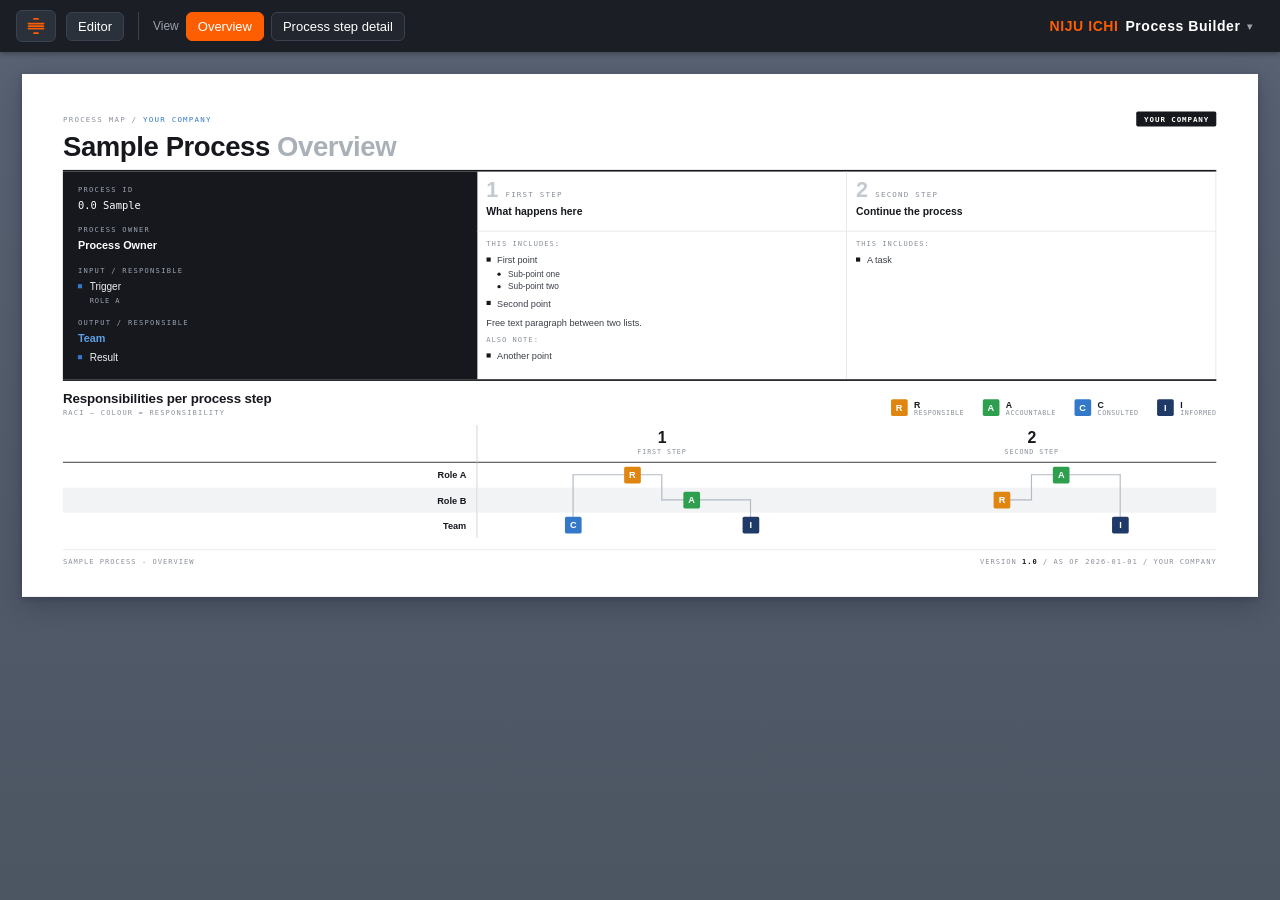
==== niju-ichi/modules/process-builder/index.html @ 5164ace5 "Add AI exports: Markdown + native Confluence storage format - Markdown export (single/batch + manife" ====
<!DOCTYPE html>
<html lang="en">
<head>
<meta charset="UTF-8">
<meta name="viewport" content="width=device-width, initial-scale=1.0">
<title>NIJU ICHI Process Builder — RACI Process Overview</title>
<link rel="stylesheet" href="../../shared/css/base.css">
<script src="../../shared/js/i18n.js"></script>
<script src="../../shared/lang/en.js"></script>
<script src="../../shared/lang/de.js"></script>
<script src="../../shared/lang/ja.js"></script>
<script src="../../shared/js/modules.js"></script>
<script src="../../shared/js/nav.js"></script>
<script src="../../shared/js/design.js"></script>
<script src="../../shared/design/swiss-modular.js"></script>
<script src="../../shared/design/teal-soft.js"></script>
<script src="../../shared/design/mono-slate.js"></script>
<script src="../../shared/design/strategy-editorial.js"></script>
<script src="../../shared/design/executive-dark.js"></script>
<script src="../../shared/js/config.js"></script>
<script src="../../shared/js/backup.js"></script>
<script src="../../shared/js/org.js"></script>
<style>
  /* ============================================================
     NIJU ICHI Process Builder — Layout "Swiss Modular"
     Komplett offline, kein Build-Schritt, keine externen Quellen.
     ============================================================ */

  :root {
    /* RACI-Badge-Farben (gemäß Vorlage) */
    --raci-R: #e0850f;   --raci-R-text: #ffffff;  /* orange  = Responsible */
    --raci-A: #2e9e4f;   --raci-A-text: #ffffff;  /* grün    = Accountable */
    --raci-C: #3479c9;   --raci-C-text: #ffffff;  /* blau    = Consulted   */
    --raci-I: #1f3a66;   --raci-I-text: #ffffff;  /* navy    = Informed    */

    --ink:        #16181d;   /* Headlines, Regeln, Chip, dunkle Seitenleiste */
    --paper:      #ffffff;
    --sidebar:    #16181d;   /* dunkle Meta-Seitenleiste */
    --muted:      #8b919b;   /* Mikro-Labels auf Weiß */
    --muted-dark: #9aa3b1;   /* Mikro-Labels auf Dunkel */
    --body:       #3a3f47;   /* Fließtext */
    --akzent:     #3479c9;   /* Akzentblau (Chip-Wort, Output-Owner, Bullets) */

    --rule:        #e3e6ea;  /* feine Linien (Spalten/Zeilen) */
    --rule-mid:    #c7ccd3;  /* Rollen-/Meta-Trenner */
    --rule-strong: #16181d;  /* schwere schwarze Trennregeln */
    --zebra:       #f1f3f5;
    --num-soft:    #c4c9d0;  /* große, dezente Schrittnummer (Prozessbereich) */
    --verbinder:   #b3bbc5;  /* RACI-Verbinderlinien */

    --mono: ui-monospace, "SF Mono", "Roboto Mono", Menlo, Consolas, monospace;
    --sans: "Helvetica Neue", Helvetica, Arial, "Segoe UI", sans-serif;

    /* UI-Akzent (Chrome): aktive Buttons, SATS-Menü, NIJU-ICHI-Schriftzug.
       Marken-Orange aus der Startgrafik — getrennt vom RACI-„R"-Badge. */
    --ui-akzent: #fd5e02;  --ui-akzent-text: #ffffff;
  }

  * { box-sizing: border-box; }

  html, body {
    margin: 0; padding: 0;
    color: var(--ink);
    font-family: var(--sans);
    font-size: 14px;
    -webkit-font-smoothing: antialiased;
    text-rendering: optimizeLegibility;
  }
  body {
    height: 100vh; overflow: hidden;
    display: flex; flex-direction: column;
  }
  /* Arbeitsbereich: optionales Editor-Panel links, Vorschau rechts */
  .app { flex: 1; display: flex; min-height: 0; }

  /* ---------- Werkzeugleiste (nur Bildschirm) ---------- */
  .toolbar {
    position: sticky; top: 0; z-index: 50;
    display: flex; align-items: center; gap: 10px; flex-wrap: wrap;
    padding: 10px 16px; background: #1b1f25; color: #fff;
    box-shadow: 0 2px 6px rgba(0,0,0,.3);
  }
  .toolbar .spacer { flex: 1; }
  .btn {
    appearance: none; border: 1px solid #3a4250; background: #2a313b; color: #fff;
    padding: 6px 11px; border-radius: 6px; cursor: pointer; font-size: 13px; font-family: inherit;
    white-space: nowrap;
  }
  .btn:hover { background: #353d48; }
  /* Aktiver/hervorgehobener Button = Marken-Orange (UI-Akzent) */
  .btn.primary { background: var(--ui-akzent); border-color: var(--ui-akzent); }
  .btn.primary:hover { filter: brightness(1.08); }
  .toolbar .marke { font-size: 14px; font-weight: 700; letter-spacing: .04em; color: #fff; white-space: nowrap; }
  .toolbar .marke-akz { color: var(--ui-akzent); }

  /* Hamburger-Menü oben links */
  .menu-wrap { position: relative; display: flex; }
  .btn.icon { padding: 5px 9px; line-height: 0; color: var(--ui-akzent); }
  .sats-icon { display: block; }
  .menu-dropdown {
    position: absolute; top: calc(100% + 6px); left: 0; z-index: 60;
    background: #2a313b; border: 1px solid #3a4250; border-radius: 8px;
    box-shadow: 0 8px 24px rgba(0,0,0,.4); padding: 6px; min-width: 170px;
    display: flex; flex-direction: column; gap: 3px;
  }
  .menu-dropdown[hidden] { display: none; }
  .menu-item {
    appearance: none; text-align: left; background: transparent; border: 0; color: #fff;
    padding: 8px 11px; border-radius: 6px; cursor: pointer; font-size: 13px; font-family: inherit;
  }
  .menu-item:hover { background: #353d48; }
  /* Untermenüs (Flyout nach rechts) */
  .menu-sub { position: relative; display: flex; flex-direction: column; }
  .menu-item.has-sub { display: flex; align-items: center; justify-content: space-between; gap: 12px; }
  .menu-item.has-sub::after { content: "▸"; font-size: 11px; color: #9aa1ad; }
  .submenu {
    position: absolute; left: 100%; top: -6px; z-index: 70;
    background: #2a313b; border: 1px solid #3a4250; border-radius: 8px;
    box-shadow: 0 8px 24px rgba(0,0,0,.4); padding: 6px; min-width: 150px;
    display: none; flex-direction: column; gap: 3px;
  }
  .menu-sub:hover > .submenu, .menu-sub.auf > .submenu { display: flex; }

  /* Ansichts-Navigation + Schritt-Dropdown */
  .tb-trenner { width: 1px; align-self: stretch; background: #3a4250; margin: 2px 4px; }
  .tb-nav { display: flex; align-items: center; gap: 7px; }
  .tb-lab { font-size: 12px; color: #9aa1ad; white-space: nowrap; }
  .btn.seg { background: #22272f; }
  .btn.seg.aktiv { background: var(--ui-akzent); border-color: var(--ui-akzent); }
  .toolbar select {
    appearance: none; background: #2a313b; color: #fff; border: 1px solid #3a4250;
    border-radius: 6px; padding: 6px 10px; font-size: 13px; font-family: inherit; max-width: 230px;
  }
  .toolbar select:disabled { opacity: .4; cursor: default; }

  /* ---------- Bühne / Blatt ---------- */
  .buehne {
    flex: 1; min-width: 0;
    padding: 22px; overflow: auto;
    background: linear-gradient(180deg,#586272 0%,#4c5562 100%);
  }

  /* Skalierungs-Hülle: nimmt die *skalierte* Größe ein (per JS gesetzt),
     zentriert das Blatt und vermeidet Layout-Überlauf. */
  .blatt-wrap { position: relative; margin: 0 auto; }

  /* A3 quer; Inhalt oben ausgerichtet, viel Weißraum (Swiss-Stil).
     Bildschirm-Skalierung über transform:scale (browserstabil, skaliert
     das SVG der Verbinder 1:1 mit) statt des nicht-standardisierten zoom. */
  .blatt {
    background: var(--paper);
    width: 392mm;
    min-height: 120mm;
    position: absolute; top: 0; left: 0;
    padding: 12mm 13mm 10mm;
    box-shadow: 0 10px 30px rgba(15,23,42,.28), 0 2px 6px rgba(15,23,42,.18);
    display: flex; flex-direction: column;
    transform-origin: top left;
  }

  /* SVG-Ebene mit den RACI-Verbindern (über den Feldern, unter den Badges). */
  #verbinder {
    position: absolute; inset: 0; width: 100%; height: 100%;
    z-index: 1; pointer-events: none; overflow: visible;
  }
  #verbinder line {
    stroke: var(--verbinder); stroke-width: 1.4; stroke-linecap: round;
    vector-effect: non-scaling-stroke;
  }

  /* ---------- Eyebrow / Top-Strip ---------- */
  .topbar {
    display: flex; align-items: center; justify-content: space-between;
    font-family: var(--mono);
    font-size: 9px; letter-spacing: .16em; text-transform: uppercase;
    color: var(--muted);
    padding-bottom: 7px;
    position: relative;  /* Anker für absolut positioniertes Firma-Logo */
  }
  .topbar .ak { color: var(--akzent); }
  .topbar .tb-r { display: flex; align-items: center; gap: 14px; }
  .topbar .vinfo b { color: var(--ink); font-weight: 700; }
  .topbar .chip {
    background: var(--sidebar); color: #fff; font-weight: 700;
    letter-spacing: .12em; padding: 4px 9px; border-radius: 2px;
  }

  /* ---------- Titel ---------- */
  .titel { border-bottom: 2.5px solid var(--ink); padding-bottom: 10px; margin-bottom: 0; }
  .titel h1 { margin: 0; font-size: 33px; font-weight: 800; letter-spacing: -.015em; line-height: 1.04; }
  .titel .t1 { color: var(--ink); }
  .titel .t2 { color: #aab0b8; font-weight: 700; }

  /* ============================================================
     Haupt-Raster
     ============================================================ */
  .raster { display: grid; }  /* Spalten per JS */

  .zelle { padding: 9px 11px; overflow-wrap: anywhere; }

  /* ----- dunkle Meta-Seitenleiste -----
     Ein durchgehendes Panel über beide Bänder (grid-row 1/3).
     Die vier Gruppen (ID, Owner, Input, Output) werden über die volle
     Höhe verteilt -> kein Leerraum am unteren Ende, gleichmäßiger Rhythmus. */
  .meta {
    background: var(--sidebar); color: #fff;
    padding: 17px 18px;
    display: flex; flex-direction: column;
    justify-content: space-between; gap: 16px;
  }
  .mgroup { display: block; }
  .mlabel {
    font-family: var(--mono);
    font-size: 8.5px; letter-spacing: .18em; text-transform: uppercase;
    color: var(--muted-dark); margin: 0 0 5px;
  }
  .mval-id { font-family: var(--mono); font-size: 12.5px; color: #fff; line-height: 1.4; }
  .mval { font-size: 13px; font-weight: 700; color: #fff; line-height: 1.35; }
  .mval.akzent { color: #5fa0e6; margin-bottom: 6px; }

  ul.mliste { list-style: none; margin: 0; padding: 0; }
  ul.mliste > li { position: relative; padding-left: 14px; margin-bottom: 9px; }
  ul.mliste > li:last-child { margin-bottom: 0; }
  ul.mliste > li::before {
    content: ""; position: absolute; left: 0; top: .46em;
    width: 5px; height: 5px; background: var(--akzent);
  }
  ul.mliste .mtext { font-size: 12px; color: #eef1f5; line-height: 1.4; }
  ul.mliste .mtag {
    display: block; font-family: var(--mono); font-size: 8.5px;
    letter-spacing: .12em; text-transform: uppercase; color: var(--muted-dark); margin-top: 3px;
  }

  /* ----- Schritt-Kopf ----- */
  .schritt-kopf {
    border-right: 1px solid var(--rule);
    border-bottom: 1px solid var(--rule);
    padding-bottom: 9px;
  }
  .sk-top { display: flex; align-items: baseline; gap: 9px; }
  .sk-num { font-size: 26px; font-weight: 800; color: var(--num-soft); line-height: 1; letter-spacing: -.02em; }
  .sk-lab { font-family: var(--mono); font-size: 9px; letter-spacing: .16em; text-transform: uppercase; color: var(--muted); }
  .sk-sub { margin-top: 6px; font-size: 12.5px; font-weight: 700; color: var(--ink); line-height: 1.22; }

  /* ----- Schritt-Inhalt ----- */
  .schritt-inhalt { border-right: 1px solid var(--rule); }
  .si-lab {
    font-family: var(--mono); font-size: 8.5px; letter-spacing: .14em;
    text-transform: uppercase; color: var(--muted); margin-bottom: 6px;
  }
  ul.liste { list-style: none; margin: 0; padding: 0; }
  ul.liste > li { position: relative; padding-left: 13px; margin-bottom: 5px; }
  ul.liste > li::before {
    content: ""; position: absolute; left: 0; top: .42em;
    width: 5px; height: 5px; background: var(--ink);
  }
  ul.liste > li > .txt { font-size: 11px; color: var(--body); line-height: 1.32; }
  ul.liste ul { list-style: none; margin: 3px 0 0; padding: 0; }
  ul.liste ul li { position: relative; padding-left: 13px; margin-bottom: 2px; }
  ul.liste ul li::before {
    content: ""; position: absolute; left: 0; top: .45em;
    width: 4px; height: 4px; border-radius: 50%; background: var(--ink);
  }
  ul.liste ul li { font-size: 10px; color: var(--body); line-height: 1.3; }
  /* Block-Folge im Schritt (Phase B): Abstand zwischen Blöcken + freier Textabsatz */
  .si-block + .si-block { margin-top: 8px; }
  .si-absatz { font-size: 11px; color: var(--body); line-height: 1.32; }

  /* ============================================================
     RACI-Bereich
     ============================================================ */
  .raci-head {
    grid-column: 1 / -1;
    border-top: 2.5px solid var(--ink);
    padding: 12px 0 10px;
    display: flex; align-items: flex-end; justify-content: space-between; gap: 24px;
  }
  .rh-titel { font-size: 16px; font-weight: 800; color: var(--ink); letter-spacing: -.01em; }
  .rh-sub {
    display: block; margin-top: 3px;
    font-family: var(--mono); font-size: 8.5px; letter-spacing: .16em;
    text-transform: uppercase; color: var(--muted); font-weight: 400;
  }
  .legende { display: flex; gap: 22px; flex-wrap: wrap; }
  .legende .leg-item { display: flex; align-items: center; gap: 8px; }
  .legende .leg-txt { display: flex; flex-direction: column; line-height: 1.15; }
  .legende .leg-txt b { font-size: 10.5px; font-weight: 700; color: var(--ink); }
  .legende .leg-txt i {
    font-family: var(--mono); font-style: normal; font-size: 8px;
    letter-spacing: .08em; text-transform: uppercase; color: var(--muted);
  }

  /* RACI-Spaltenkopf (00–04 schwarz) */
  .raci-num {
    text-align: center; padding: 6px 4px 7px;
    border-bottom: 1.5px solid var(--ink);
  }
  .rn-num { display: block; font-size: 19px; font-weight: 800; color: var(--ink); line-height: 1; letter-spacing: -.02em; }
  .rn-lab { display: block; margin-top: 3px; font-family: var(--mono); font-size: 8px; letter-spacing: .14em; text-transform: uppercase; color: var(--muted); }
  .raci-corner { border-bottom: 1.5px solid var(--ink); border-right: 1px solid var(--rule-mid); }

  /* Rollen-Spalte + Matrix-Zellen */
  .raci-rolle {
    display: flex; align-items: center; justify-content: flex-end; text-align: right;
    font-size: 11px; font-weight: 700; color: var(--ink);
    padding: 0 12px; border-right: 1px solid var(--rule-mid);
  }
  .raci-zelle { position: relative; min-height: 30px; padding: 0; }
  .rrow-1 .raci-zelle, .raci-zelle.rrow-1 { background: var(--zebra); }
  .rrow-1.raci-rolle { background: var(--zebra); }

  /* Badges (quadratisch, flach) */
  .badge {
    display: inline-flex; align-items: center; justify-content: center;
    width: 20px; height: 20px; border-radius: 2px;
    font-size: 11px; font-weight: 700; line-height: 1;
  }
  .raci-zelle .badge { position: absolute; top: 50%; transform: translate(-50%, -50%); z-index: 3; }
  .raci-zelle .slot-C { left: 26%; }
  .raci-zelle .slot-R { left: 42%; }
  .raci-zelle .slot-A { left: 58%; }
  .raci-zelle .slot-I { left: 74%; }
  .badge-R { background: var(--raci-R); color: var(--raci-R-text); }
  .badge-A { background: var(--raci-A); color: var(--raci-A-text); }
  .badge-C { background: var(--raci-C); color: var(--raci-C-text); }
  .badge-I { background: var(--raci-I); color: var(--raci-I-text); }

  /* ---------- Fuß ---------- */
  .footer {
    margin-top: 14px; padding-top: 8px; border-top: 1px solid var(--rule);
    display: flex; align-items: center; justify-content: space-between; gap: 16px;
    font-family: var(--mono); font-size: 8.5px; letter-spacing: .14em;
    text-transform: uppercase; color: var(--muted);
  }
  .footer b { color: var(--ink); font-weight: 700; }

  .leer-hinweis { text-align: center; color: var(--muted); padding: 60px 20px; font-size: 15px; }

  /* ============================================================
     Editor-Panel (nur Bildschirm)
     ============================================================ */
  .editor {
    flex: 0 0 440px; width: 440px; overflow-y: auto;
    background: #eef1f4; border-right: 1px solid #cfd5dc;
    color: var(--ink); font-size: 13px;
    /* Editor-Formular ist Bedienoberfläche auf hellem Grund: Standard-Ink
       beibehalten, auch wenn ein dunkles Design --ink global auf hell setzt
       (das Blatt #blatt liegt außerhalb von .editor und folgt dem Design). */
    --ink: #16181d;
  }
  .editor[hidden] { display: none; }
  body.bearbeiten .btn#btnBearbeiten { background: var(--ui-akzent); border-color: var(--ui-akzent); }

  .ed-inner { padding: 14px 16px 60px; }
  .ed-section { margin-bottom: 18px; border: 1px solid #d6dbe1; border-radius: 8px; background: #fff; overflow: hidden; }
  .ed-h {
    margin: 0; padding: 9px 12px; cursor: pointer;
    font-size: 11px; letter-spacing: .1em; text-transform: uppercase; font-weight: 700;
    color: #fff; background: var(--sidebar);
    display: flex; align-items: center; justify-content: space-between;
  }
  .ed-h .pfeil { transition: transform .15s; font-size: 10px; }
  .ed-section.zu .pfeil { transform: rotate(-90deg); }
  .ed-section.zu .ed-body { display: none; }
  .ed-body { padding: 12px; }

  .ed-field { margin-bottom: 10px; }
  .ed-field:last-child { margin-bottom: 0; }
  .ed-field > label {
    display: block; margin-bottom: 3px;
    font-size: 10px; letter-spacing: .08em; text-transform: uppercase; color: var(--muted);
  }
  .ed-field input[type=text], .ed-field textarea {
    width: 100%; padding: 6px 8px; border: 1px solid #c7ccd3; border-radius: 5px;
    font-family: inherit; font-size: 13px; color: var(--ink); background: #fff;
  }
  .ed-field input:focus, .ed-field textarea:focus, .ed-select:focus { outline: none; border-color: var(--akzent); }
  .ed-field textarea { resize: vertical; min-height: 34px; line-height: 1.35; }
  .ed-select {
    width: 100%; padding: 6px 8px; border: 1px solid #c7ccd3; border-radius: 5px;
    font-family: inherit; font-size: 13px; color: var(--ink); background: #fff;
  }
  .ed-check { display: flex; align-items: center; gap: 7px; font-size: 11px; color: var(--muted); margin: 4px 0 8px; cursor: pointer; }
  .ed-file { width: 100%; font-size: 12px; }
  .logo-vorschau { display: flex; align-items: center; gap: 12px; margin-top: 8px; }
  .logo-vorschau img { max-height: 44px; max-width: 150px; border: 1px solid #d6dbe1; border-radius: 4px; background: #fff; padding: 3px; object-fit: contain; }

  /* Firma-Logo oben rechts in der Kopfzeile (Blatt)
     Absolut positioniert → nimmt keinen Platz im Flex-Flow ein, das Seiten-Layout
     (Titel, Raster usw.) wird nicht verschoben.
     - right:0 → bündig mit der rechten Inhaltskante.
     - Höhe bewusst kleiner als die Kopfzeile; per top-Offset so platziert, dass die
       UNTERKANTE des Logos mit der Unterkante des Titels (h1) fluchtet, ohne darüber
       hinauszuragen. Übersicht: Titelunterkante liegt 60 px unter der Topbar-Oberkante
       → top:16 + height:44 = 60. Detail: 55 px → top:15 + height:40 = 55.
     - object-fit:contain + object-position:right top → nicht-quadratische Logos werden
       ohne Verzerrung oben/rechts ausgerichtet (Rest-Weißraum fällt nach unten/links). */
  .topbar .firma-logo {
    position: absolute; right: 0; top: 16px;
    height: 44px; width: 44px;
    display: block; object-fit: contain; object-position: right top;
  }
  .blatt.detail .topbar .firma-logo { top: 15px; height: 40px; width: 40px; }

  /* ============================================================
     draw.io-Import — Bestätigungs-Dialog (nur Bildschirm)
     ============================================================ */
  .import-overlay {
    position: fixed; inset: 0; z-index: 300; background: rgba(20,24,30,.55);
    display: flex; align-items: center; justify-content: center; padding: 24px;
  }
  .import-overlay[hidden] { display: none; }
  .import-dialog {
    background: #fff; border-radius: 12px; width: min(960px, 94vw); max-height: 88vh;
    display: flex; flex-direction: column; box-shadow: 0 20px 60px rgba(0,0,0,.4); color: var(--ink);
  }
  .import-kopf { padding: 16px 22px; border-bottom: 1px solid var(--rule); }
  .import-kopf h2 { margin: 0; font-size: 18px; font-weight: 800; }
  .import-kopf p { margin: 6px 0 0; font-size: 12.5px; color: var(--muted); line-height: 1.4; }
  .import-body { padding: 6px 22px 12px; overflow: auto; }
  .import-tabelle { width: 100%; border-collapse: collapse; font-size: 12.5px; }
  .import-tabelle th {
    text-align: left; position: sticky; top: 0; background: #fff; z-index: 1;
    font-size: 10px; letter-spacing: .08em; text-transform: uppercase; color: var(--muted);
    padding: 8px 8px; border-bottom: 1.5px solid var(--ink);
  }
  .import-tabelle td { border-bottom: 1px solid var(--rule); padding: 6px 8px; vertical-align: middle; }
  .import-tabelle td.pos { font-family: var(--mono); font-size: 11px; color: var(--muted); white-space: nowrap; }
  .import-tabelle td.txt { max-width: 360px; overflow-wrap: anywhere; }
  .import-tabelle tr.ist-raci td.txt { font-weight: 700; }
  .import-fuss { padding: 14px 22px; border-top: 1px solid var(--rule); display: flex; align-items: center; gap: 10px; }
  .import-fuss .summe { flex: 1; font-size: 12px; color: var(--muted); }
  .import-fuss .btn-akt {
    appearance: none; border: 1px solid var(--ui-akzent); background: var(--ui-akzent); color: #fff;
    padding: 8px 16px; border-radius: 6px; cursor: pointer; font-size: 13px; font-weight: 700; font-family: inherit;
  }
  .import-fuss .btn-akt:hover { filter: brightness(1.08); }
  .import-fuss .btn-sek {
    appearance: none; border: 1px solid #c7ccd3; background: #f5f7f9; color: var(--ink);
    padding: 8px 16px; border-radius: 6px; cursor: pointer; font-size: 13px; font-family: inherit;
  }
  .import-fuss .btn-sek:hover { background: #e7ebef; }

  /* HTML-Stapel-Auswahl (Liste mit Checkboxen) */
  .batch-liste { max-height: 46vh; overflow: auto; border: 1px solid var(--rule); border-radius: 7px; }
  .batch-row {
    display: flex; align-items: center; gap: 11px; padding: 9px 12px; cursor: pointer;
    border-bottom: 1px solid var(--rule);
  }
  .batch-row:last-child { border-bottom: 0; }
  .batch-row:hover { background: #f5f7f9; }
  .batch-row input[type=checkbox] { width: 16px; height: 16px; flex: none; }
  .batch-txt { min-width: 0; }
  .batch-titel { font-size: 13px; font-weight: 700; color: var(--ink); line-height: 1.25; overflow: hidden; text-overflow: ellipsis; white-space: nowrap; }
  .batch-datei { font-family: var(--mono); font-size: 10.5px; color: var(--muted); margin-top: 1px; overflow: hidden; text-overflow: ellipsis; white-space: nowrap; }

  .ed-row { display: flex; gap: 6px; align-items: flex-start; margin-bottom: 6px; }
  .ed-row .grow { flex: 1; min-width: 0; }
  .ed-2col { display: flex; gap: 8px; }
  .ed-2col > * { flex: 1; }

  .mini {
    appearance: none; border: 1px solid #c7ccd3; background: #f5f7f9; color: var(--ink);
    border-radius: 5px; cursor: pointer; font-size: 12px; font-family: inherit;
    padding: 5px 9px; line-height: 1; white-space: nowrap;
  }
  .mini:hover { background: #e7ebef; }
  .mini.del { color: #b3261e; border-color: #e3b9b5; background: #fbeeed; }
  .mini.del:hover { background: #f6dedb; }
  .mini.add { color: var(--akzent); border-color: #b8d0ec; background: #eef5fc; font-weight: 600; }
  .mini.add:hover { background: #e0edfa; }
  .mini:disabled { opacity: .35; cursor: default; }

  .ed-item { border: 1px solid #dfe3e8; border-radius: 7px; padding: 10px; margin-bottom: 10px; background: #fafbfc; }
  .ed-item-kopf { display: flex; align-items: center; justify-content: space-between; margin-bottom: 8px; }
  .ed-item-kopf .titel { font-size: 11px; font-weight: 700; letter-spacing: .06em; text-transform: uppercase; color: var(--akzent); }
  .ed-item-kopf .werkz { display: flex; gap: 4px; }

  .ed-punkt { border-left: 2px solid #d6dbe1; padding-left: 8px; margin-bottom: 8px; }
  .ed-unter { margin: 4px 0 0 10px; }
  .ed-unter .ed-row input { font-size: 12px; }
  .ed-hint { font-size: 11px; color: var(--muted); margin: 2px 0 8px; }

  /* RACI im Blatt anklickbar machen */
  .blatt.bearbeiten .raci-zelle.editierbar {
    cursor: pointer; box-shadow: inset 0 0 0 1px transparent;
  }
  .blatt.bearbeiten .raci-zelle.editierbar:hover { background: #eaf2fc; box-shadow: inset 0 0 0 1px var(--akzent); }

  /* RACI-Popover */
  .raci-menu {
    position: fixed; z-index: 200; background: #fff; border: 1px solid #c7ccd3;
    border-radius: 8px; box-shadow: 0 8px 24px rgba(15,23,42,.22); padding: 8px;
    display: flex; gap: 6px;
  }
  .raci-menu .rm-btn {
    width: 34px; height: 34px; border-radius: 6px; border: 2px solid transparent;
    cursor: pointer; font-weight: 700; font-size: 13px; color: #fff; opacity: .32;
    font-family: inherit; transition: opacity .1s;
  }
  .raci-menu .rm-btn:hover { opacity: .7; }
  .raci-menu .rm-btn.an { opacity: 1; border-color: var(--ink); }
  .raci-menu .rm-R { background: var(--raci-R); }
  .raci-menu .rm-A { background: var(--raci-A); }
  .raci-menu .rm-C { background: var(--raci-C); }
  .raci-menu .rm-I { background: var(--raci-I); }

  /* ============================================================
     Detailseite (A4 quer) — alles unter .blatt.detail gescoped,
     damit es nicht mit dem Übersichts-Layout kollidiert.
     ============================================================ */
  .blatt.detail {
    width: 281mm; min-height: 188mm; padding: 9mm 13mm 7mm;
  }
  .blatt.detail .titel { padding-bottom: 8px; }
  .blatt.detail .titel h1 {
    font-size: 28px; font-weight: 800; letter-spacing: -.015em; line-height: 1.05; color: var(--ink);
  }
  .blatt.detail .badge { width: 22px; height: 22px; font-size: 12px; }

  .koerper {
    flex: 1; display: grid;
    grid-template-columns: minmax(0, 0.86fr) minmax(0, 1.14fr);
    margin-top: 11px;
  }
  .spalte-links  { padding-right: 26px; display: flex; flex-direction: column; }
  .spalte-rechts { padding-left: 28px; border-left: 1.5px solid var(--ink); }

  .abschnitt-lab {
    font-family: var(--mono); font-size: 9px; letter-spacing: .16em;
    text-transform: uppercase; color: var(--akzent); margin-bottom: 11px;
  }
  .abschnitt-lab .dim { color: var(--muted); }

  .raci-matrix { position: relative; display: grid; grid-template-columns: minmax(110px, 1fr) minmax(150px, 1.15fr); }
  .rm-corner { border-bottom: 1.5px solid var(--ink); }
  .rm-kopf { text-align: center; padding: 2px 4px 7px; border-bottom: 1.5px solid var(--ink); }
  .rm-rolle {
    display: flex; align-items: center; justify-content: flex-end; text-align: right;
    font-size: 11.5px; font-weight: 700; color: var(--ink);
    padding: 0 14px; border-right: 1px solid var(--rule-mid);
  }
  .rm-zelle { position: relative; min-height: 38px; }
  .rm-rolle.stripe, .rm-zelle.stripe { background: var(--zebra); }
  .rm-zelle .badge { position: absolute; top: 50%; transform: translate(-50%, -50%); z-index: 3; }
  .rm-zelle .slot-C { left: 26%; }
  .rm-zelle .slot-R { left: 42%; }
  .rm-zelle .slot-A { left: 58%; }
  .rm-zelle .slot-I { left: 74%; }

  .blatt.detail.bearbeiten .rm-zelle.editierbar { cursor: pointer; box-shadow: inset 0 0 0 1px transparent; }
  .blatt.detail.bearbeiten .rm-zelle.editierbar:hover { background: #eaf2fc; box-shadow: inset 0 0 0 1px var(--akzent); }

  .leg-trenner { border: 0; border-top: 1px solid var(--rule); margin: auto 0 14px; }
  .blatt.detail .legende { display: grid; grid-template-columns: 1fr 1fr; gap: 12px 22px; }
  .blatt.detail .legende .leg-item { align-items: flex-start; gap: 9px; }
  .blatt.detail .legende .leg-txt b { font-size: 11px; }
  .blatt.detail .legende .leg-txt i { font-size: 8.5px; letter-spacing: .04em; text-transform: none; }

  .beschr-block { display: grid; grid-template-columns: 46px 1fr; gap: 16px; padding: 11px 0; }
  .beschr-block:first-of-type { padding-top: 0; }
  .beschr-block + .beschr-block { border-top: 1px solid var(--rule); }
  .bb-badge {
    width: 38px; height: 38px; border-radius: 3px;
    display: flex; align-items: center; justify-content: center;
    font-size: 21px; font-weight: 800; line-height: 1;
  }
  .bb-badge.R { background: var(--raci-R); color: var(--raci-R-text); }
  .bb-badge.A { background: var(--raci-A); color: var(--raci-A-text); }
  .bb-badge.C { background: var(--raci-C); color: var(--raci-C-text); }
  .bb-badge.I { background: var(--raci-I); color: var(--raci-I-text); }
  .bb-eyebrow { font-family: var(--mono); font-size: 8.5px; letter-spacing: .14em; text-transform: uppercase; margin-bottom: 4px; }
  .bb-eyebrow.R { color: var(--raci-R); } .bb-eyebrow.A { color: var(--raci-A); }
  .bb-eyebrow.C { color: var(--raci-C); } .bb-eyebrow.I { color: var(--raci-I); }
  .bb-eyebrow .dim { color: var(--muted); }
  .bb-titel { font-size: 15.5px; font-weight: 800; color: var(--ink); letter-spacing: -.01em; line-height: 1.12; margin-bottom: 5px; }
  .bb-p { font-size: 11px; color: var(--body); line-height: 1.4; margin: 0 0 5px; }
  .bb-p:last-child { margin-bottom: 0; }
  .bb-p strong { color: var(--ink); font-weight: 700; }
  ul.bb-liste { list-style: none; margin: 4px 0 7px; padding: 0; }
  ul.bb-liste.spalten2 { column-count: 2; column-gap: 26px; }
  ul.bb-liste > li { position: relative; padding-left: 14px; margin-bottom: 4px; break-inside: avoid; font-size: 11px; color: var(--body); line-height: 1.34; }
  ul.bb-liste > li::before { content: ""; position: absolute; left: 0; top: .42em; width: 5px; height: 5px; background: var(--ink); }
  ul.bb-liste ul { list-style: none; margin: 2px 0 0; padding: 0; }
  ul.bb-liste ul li { position: relative; padding-left: 13px; margin-bottom: 2px; font-size: 10px; color: var(--body); line-height: 1.3; }
  ul.bb-liste ul li::before { content: ""; position: absolute; left: 0; top: .45em; width: 4px; height: 4px; border-radius: 50%; background: var(--ink); }

  /* ============================================================
     Druck / PDF — Seitengröße wird per JS gesetzt (#druckGroesse):
     Übersicht = A3 quer, Detail = A4 quer.
     ============================================================ */
  @media print {
    html, body { background: #fff; height: auto; overflow: visible; display: block; }
    .toolbar, .editor, .raci-menu { display: none !important; }
    .app { display: block; min-height: 0; }
    .buehne { padding: 0; overflow: visible; background: #fff; }
    /* Im Druck: natürliche Größe, kein transform/keine Hüllen-Maße. */
    .blatt-wrap { width: auto !important; height: auto !important; overflow: visible; }
    .blatt {
      position: static !important; transform: none !important;
      box-shadow: none; min-height: auto;
    }
    * { -webkit-print-color-adjust: exact !important; print-color-adjust: exact !important; }
    .raster, .beschr-block { break-inside: avoid; }
  }
</style>
<style id="druckGroesse">@page { size: A3 landscape; margin: 8mm; }</style>
</head>
<body>

  <div class="toolbar">
    <div class="menu-wrap">
      <button class="btn icon" id="btnMenu" data-i18n-aria="menu.aria" aria-label="Menu" aria-expanded="false">
        <svg class="sats-icon" viewBox="0 0 24 24" width="20" height="20" aria-hidden="true">
          <g stroke="currentColor" stroke-width="2.1" stroke-linecap="round">
            <line x1="9.5" y1="3.5" x2="14.5" y2="3.5"/>
            <line x1="3" y1="9" x2="21" y2="9"/>
            <line x1="3" y1="12" x2="21" y2="12"/>
            <line x1="3" y1="15" x2="21" y2="15"/>
            <line x1="9.5" y1="20.5" x2="14.5" y2="20.5"/>
          </g>
        </svg>
      </button>
      <div class="menu-dropdown" id="menuDropdown" hidden>
        <button class="menu-item" id="btnAbout" data-i18n="menu.about">About</button>
        <hr class="menu-sep">
        <button class="menu-item" id="btnNeu" data-i18n="menu.new">New process</button>
        <button class="menu-item" id="btnLaden" data-i18n="menu.open">Open</button>
        <button class="menu-item" id="btnSave" data-i18n="menu.download">Download</button>
        <button class="menu-item" id="btnSaveAs" data-i18n="menu.saveAs">Save as…</button>
        <div class="menu-sub">
          <button class="menu-item has-sub" type="button" data-i18n="menu.template">Template</button>
          <div class="submenu">
            <button class="menu-item" id="btnTemplateLaden" data-i18n="menu.templateLoad">Load template…</button>
            <button class="menu-item" id="btnTemplateSpeichern" data-i18n="menu.templateSave">Save as template…</button>
          </div>
        </div>
        <div class="menu-sub">
          <button class="menu-item has-sub" type="button" data-i18n="menu.import">Import</button>
          <div class="submenu">
            <button class="menu-item" id="btnImport" data-i18n="menu.importDrawio">Draw.io</button>
            <button class="menu-item" id="btnLadeOrg" data-i18n="org.menuLoadOrg">Load organisation…</button>
          </div>
        </div>
        <div class="menu-sub">
          <button class="menu-item has-sub" type="button" data-i18n="menu.export">Export</button>
          <div class="submenu">
            <button class="menu-item" id="btnDrucken" data-i18n="menu.exportPdf">PDF / Print</button>
            <button class="menu-item" id="btnSpeichern" data-i18n="menu.exportJson">JSON</button>
            <button class="menu-item" id="btnJpeg" data-i18n="menu.exportJpeg">JPEG</button>
            <div class="menu-sub">
              <button class="menu-item has-sub" type="button" data-i18n="menu.exportHtml">HTML</button>
              <div class="submenu">
                <button class="menu-item" id="btnHtml" data-i18n="menu.exportHtmlPage">HTML page</button>
                <button class="menu-item" id="btnHtmlBatch" data-i18n="menu.exportHtmlBatch">HTML batch</button>
              </div>
            </div>
            <div class="menu-sub">
              <button class="menu-item has-sub" type="button" data-i18n="menu.exportCf">Confluence (AI)</button>
              <div class="submenu">
                <button class="menu-item" id="btnCf" data-i18n="menu.exportCfPage">Confluence page</button>
                <button class="menu-item" id="btnCfBatch" data-i18n="menu.exportCfBatch">Confluence batch</button>
              </div>
            </div>
            <div class="menu-sub">
              <button class="menu-item has-sub" type="button" data-i18n="menu.exportMd">Markdown (AI)</button>
              <div class="submenu">
                <button class="menu-item" id="btnMd" data-i18n="menu.exportMdPage">Markdown page</button>
                <button class="menu-item" id="btnMdBatch" data-i18n="menu.exportMdBatch">Markdown batch</button>
              </div>
            </div>
          </div>
        </div>
        <button class="menu-item" id="btnConfig" data-i18n="menu.config">Configuration</button>
      </div>
    </div>
    <button class="btn" id="btnBearbeiten" data-i18n="toolbar.edit">Edit</button>
    <input type="file" id="dateiInput" accept=".json,application/json" style="display:none">
    <input type="file" id="templateInput" accept=".json,application/json" style="display:none">
    <input type="file" id="drawioInput" accept=".drawio,.xml,application/xml,text/xml" style="display:none">
    <input type="file" id="orgInput" accept=".json,application/json" style="display:none">
    <input type="file" id="htmlBatchInput" multiple accept=".json,application/json" style="display:none">
    <input type="file" id="mdBatchInput" multiple accept=".json,application/json" style="display:none">
    <input type="file" id="confluenceBatchInput" multiple accept=".json,application/json" style="display:none">
    <datalist id="orgNamen"></datalist>

    <span class="tb-trenner"></span>
    <div class="tb-nav">
      <span class="tb-lab" data-i18n="toolbar.view">View</span>
      <button class="btn seg" id="btnAnsichtUebersicht" data-i18n="toolbar.overview">Overview</button>
      <button class="btn seg" id="btnAnsichtDetail" data-i18n="toolbar.stepDetail">Process step detail</button>
      <label class="tb-lab" for="schrittWahl" id="schrittLab" data-i18n="toolbar.step">Step:</label>
      <select id="schrittWahl"></select>
    </div>

    <span class="spacer"></span>
    <div class="nav-wrap" id="navWrap"></div>
  </div>

  <div class="app">
    <aside class="editor" id="editor" hidden></aside>
    <div class="buehne">
      <div class="blatt-wrap" id="blattWrap">
        <div class="blatt" id="blatt">
          <div class="leer-hinweis" data-i18n="empty.loadHint">Load a process JSON…</div>
        </div>
      </div>
    </div>
    <div class="stage cfg-stage" id="cfgHost" hidden></div>
  </div>

<script>
/* Kurzform für Übersetzungen (UI-Texte); Inhalte des Nutzers werden NIE übersetzt. */
const t = (k, vars) => NIJU.I18N.t(k, vars);

/* ============================================================
   Embedded sample data (neutral default — released build)
   ============================================================ */
const BEISPIEL_DATEN = {
  "meta": {
    "titel": "Sample Process - Overview",
    "firma": "Your Company",
    "firmaModus": "text",
    "logo": "",
    "prozessId": "0.0 Sample",
    "version": "1.0",
    "datum": "2026-01-01",
    "processOwner": "Process Owner",
    "fusstext": "Sample process - overview"
  },
  "input": {
    "label": "Input [Responsible]",
    "punkte": [
      "Trigger [Role A]"
    ]
  },
  "output": {
    "label": "Output [Responsible]",
    "verantwortlich": "Team",
    "punkte": [
      "Result"
    ]
  },
  "schritte": [
    {
      "id": "step1",
      "kopfId": "1",
      "titel": "First step",
      "untertitel": "What happens here",
      "bloecke": [
        {
          "typ": "liste",
          "stil": "eckig",
          "ueberschrift": "This includes:",
          "punkte": [
            {
              "text": "First point",
              "unterpunkte": [
                "Sub-point one",
                "Sub-point two"
              ]
            },
            {
              "text": "Second point"
            }
          ]
        },
        {
          "typ": "absatz",
          "text": "Free text paragraph between two lists."
        },
        {
          "typ": "liste",
          "stil": "eckig",
          "ueberschrift": "Also note:",
          "punkte": [
            {
              "text": "Another point"
            }
          ]
        }
      ],
      "beschreibung": []
    },
    {
      "id": "step2",
      "kopfId": "2",
      "titel": "Second step",
      "untertitel": "Continue the process",
      "bloecke": [
        {
          "typ": "liste",
          "stil": "eckig",
          "ueberschrift": "This includes:",
          "punkte": [
            {
              "text": "A task"
            }
          ]
        }
      ],
      "beschreibung": []
    }
  ],
  "rollen": [
    "Role A",
    "Role B",
    "Team"
  ],
  "raci": {
    "step1": {
      "Role A": [
        "R"
      ],
      "Role B": [
        "A"
      ],
      "Team": [
        "C",
        "I"
      ]
    },
    "step2": {
      "Role A": [
        "A"
      ],
      "Role B": [
        "R"
      ],
      "Team": [
        "I"
      ]
    }
  },
  "legende": {
    "R": "Responsible",
    "A": "Accountable",
    "C": "Consulted",
    "I": "Informed"
  }
};

/* Eingebettetes Standard-Template (inhaltsgleich zu data/templates/standard.json),
   damit "Neuer Prozess" auch per Doppelklick ohne Server offline funktioniert.
   Bei Änderungen beide synchron halten. */
const TEMPLATE_LEER = {
  "meta": { "titel": "New process overview", "firma": "", "firmaModus": "text", "logo": "", "prozessId": "", "version": "1.0", "datum": "", "processOwner": "", "fusstext": "" },
  "input": { "label": "Input [Responsible]", "punkte": [""] },
  "output": { "label": "Output [Responsible]", "verantwortlich": "", "punkte": [""] },
  "schritte": [
    { "id": "standards", "kopfId": "", "titel": "Standards", "untertitel": "", "punkteUeberschrift": "Standards to develop:", "punkte": [{ "text": "" }], "beschreibung": [] },
    { "id": "schritt1", "kopfId": "", "titel": "Process step 1", "untertitel": "", "punkteUeberschrift": "This includes:", "punkte": [{ "text": "" }], "beschreibung": [] },
    { "id": "schritt2", "kopfId": "", "titel": "Process step 2", "untertitel": "", "punkteUeberschrift": "This includes:", "punkte": [{ "text": "" }], "beschreibung": [] },
    { "id": "schritt3", "kopfId": "", "titel": "Process step 3", "untertitel": "", "punkteUeberschrift": "This includes:", "punkte": [{ "text": "" }], "beschreibung": [] },
    { "id": "schritt4", "kopfId": "", "titel": "Process step 4", "untertitel": "", "punkteUeberschrift": "This includes:", "punkte": [{ "text": "" }], "beschreibung": [] }
  ],
  "rollen": [],
  "raci": { "standards": {}, "schritt1": {}, "schritt2": {}, "schritt3": {}, "schritt4": {} },
  "legende": {
    "R": "Concept responsibility (Responsible)",
    "A": "Decision responsibility (Accountable)",
    "C": "Contribution responsibility (Consulted)",
    "I": "Right to be informed (Informed)"
  }
};

const RACI_REIHENFOLGE = ["R", "A", "C", "I"];   /* Legende-Reihenfolge */
const SLOT_REIHENFOLGE = ["C", "R", "A", "I"];   /* feste Plätze im RACI-Feld */
const SVG_NS = "http://www.w3.org/2000/svg";

/* Zentraler Zustand: die aktuell bearbeiteten Daten + Editor-Modus + Ansicht.
   ansicht: "uebersicht" | "detail"; detailIndex = angezeigter Schritt im Detail. */
const STATE = { daten: null, bearbeiten: false, zuKlappen: {}, ansicht: "uebersicht", detailIndex: 0 };

function tiefKopie(obj) { return JSON.parse(JSON.stringify(obj)); }

/* Daten setzen = Vorschau rendern und (falls offen) Editor neu aufbauen. */
function setDaten(daten) {
  STATE.daten = daten;
  render(STATE.daten);
  if (STATE.bearbeiten) baueEditor();
}

/* ---------- kleine Helfer ---------- */
function el(tag, klasse, text) {
  const e = document.createElement(tag);
  if (klasse) e.className = klasse;
  if (text !== undefined && text !== null) e.textContent = text;
  return e;
}
/* Im Badge angezeigter Text je RACI-Buchstabe (aus dem aktiven/Prozess-Design;
   Fallback = Buchstabe selbst). So lassen sich die Badges im Design umbenennen. */
function raciLabel(b) { return (window.NIJU && NIJU.DESIGN && NIJU.DESIGN.labelFor) ? NIJU.DESIGN.labelFor(b) : b; }
function badge(buchstabe) { return el("span", "badge badge-" + buchstabe, raciLabel(buchstabe)); }

/* "Input [Verantwortlich]" -> "INPUT / VERANTWORTLICH" */
function labelFormat(text) {
  return (text || "").toUpperCase().replace(/\s*\[/, " / ").replace(/\]/g, "");
}
/* "Unternehmensstrategie [CEO]" -> {text, tag} */
function tagSplit(s) {
  const m = String(s).match(/^(.*?)\s*\[([^\]]+)\]\s*$/);
  if (m) return { text: m[1], tag: m[2] };
  return { text: String(s), tag: null };
}
/* "Konzeptverantwortung (Responsible)" -> {titel:"Responsible", sub:"Konzeptverantwortung"} */
function legendeTeile(text) {
  const m = String(text).match(/^(.*?)\s*\(([^)]+)\)\s*$/);
  if (m) return { sub: m[1], titel: m[2] };
  return { sub: text, titel: "" };
}
/* "1.4.3 Organisationsentwicklung" -> {num:"1.4.3", name:"Organisationsentwicklung"} */
function prozessIdTeile(text) {
  const m = String(text || "").match(/^\s*([\d.]+)\s+(.*)$/);
  if (m) return { num: m[1], name: m[2] };
  return { num: "", name: String(text || "") };
}
/* Sichere Rich-Text-Ausgabe (Detailseite): HTML escapen, **fett** zulassen */
function richHTML(s) {
  const esc = String(s).replace(/&/g, "&amp;").replace(/</g, "&lt;").replace(/>/g, "&gt;");
  return esc.replace(/\*\*(.+?)\*\*/g, "<strong>$1</strong>");
}

/* Firma oben rechts in der Kopfzeile: als Text-Chip oder als Logo-Bild.
   meta.firmaModus = "text" | "logo"; meta.logo = Data-URL (PNG/JPEG). */
function firmaElement(m) {
  if (m.firmaModus === "logo" && m.logo) {
    const img = el("img", "firma-logo");
    img.src = m.logo;
    img.alt = m.firma || "Logo";
    return img;
  }
  if (m.firma) return el("span", "chip", m.firma);
  return null;
}

/* Aufzählung für die dunkle Meta-Seitenleiste (mit [Tag]-Unterzeile) */
function metaListe(punkte) {
  const ul = el("ul", "mliste");
  (punkte || []).forEach(p => {
    const { text, tag } = tagSplit(typeof p === "string" ? p : (p.text || ""));
    const li = el("li");
    li.appendChild(el("span", "mtext", text));
    if (tag) li.appendChild(el("span", "mtag", tag));
    ul.appendChild(li);
  });
  return ul;
}

/* Aufzählung für Schritt-Inhalt (mit optionalen Unterpunkten) */
function punkteListe(punkte) {
  const ul = el("ul", "liste");
  (punkte || []).forEach(p => {
    const li = el("li");
    const text = (typeof p === "string") ? p : (p.text || "");
    li.appendChild(el("span", "txt", text));
    const unter = (typeof p === "object" && p.unterpunkte) ? p.unterpunkte : null;
    if (unter && unter.length) {
      const subUl = el("ul");
      unter.forEach(u => subUl.appendChild(el("li", null, u)));
      li.appendChild(subUl);
    }
    ul.appendChild(li);
  });
  return ul;
}

/* ---- Schritt-Inhalt: flexibles Block-Modell (Phase B) ----------------------
   Ein Schritt hat eine geordnete Block-Folge `bloecke[]`:
     { typ:"liste", stil:"eckig", ueberschrift?, punkte:[{text,unterpunkte?}] }
     { typ:"absatz", text }
   Das alte Modell (punkteUeberschrift + punkte) wird beim Laden migriert.
   `schrittBloecke` liest beide Modelle (Fallback, ohne zu mutieren) — so
   funktionieren Renderer/Export auch ohne vorherige Migration. -------------- */
function schrittBloecke(s) {
  if (s && Array.isArray(s.bloecke)) return s.bloecke;
  return [{ typ: "liste", stil: "eckig", ueberschrift: (s && s.punkteUeberschrift) || "", punkte: (s && s.punkte) || [] }];
}
function normalisiereSchritte(daten) {
  ((daten && daten.schritte) || []).forEach(s => {
    if (Array.isArray(s.bloecke)) return;            /* schon migriert */
    const bl = [];
    if ((s.punkteUeberschrift && String(s.punkteUeberschrift).trim()) || (s.punkte && s.punkte.length)) {
      bl.push({ typ: "liste", stil: "eckig", ueberschrift: s.punkteUeberschrift || "", punkte: s.punkte || [] });
    }
    s.bloecke = bl;
    delete s.punkteUeberschrift; delete s.punkte;    /* eine Quelle der Wahrheit */
  });
  return daten;
}
/* Ersten eckigen Listen-Block liefern (Glue für den noch unveränderten Editor;
   der volle Block-Editor mit Drag&Drop kommt in Phase C). */
function ersterListenBlock(s) {
  if (!Array.isArray(s.bloecke)) s.bloecke = [];
  let b = s.bloecke.find(x => x && x.typ === "liste");
  if (!b) { b = { typ: "liste", stil: "eckig", ueberschrift: "", punkte: [] }; s.bloecke.unshift(b); }
  if (!Array.isArray(b.punkte)) b.punkte = [];
  return b;
}

/* ============================================================
   Render-Dispatcher: wählt Übersicht oder Detailseite
   ============================================================ */
function render(daten) {
  normalisiereSchritte(daten);
  const blatt = document.getElementById("blatt");
  if (window.NIJU.DESIGN) window.NIJU.DESIGN.applyForProcess(daten);
  blatt.classList.toggle("detail", STATE.ansicht === "detail");
  if (STATE.ansicht === "detail") renderDetail(daten);
  else renderUebersicht(daten);
  aktualisiereSchrittWahl();
}

/* ============================================================
   Render-Funktion: Prozessübersicht (A3 quer)
   ============================================================ */
function renderUebersicht(daten) {
  const blatt = document.getElementById("blatt");
  blatt.innerHTML = "";
  blatt.classList.toggle("bearbeiten", STATE.bearbeiten);
  if (!daten || !daten.meta) {
    blatt.innerHTML = '<div class="leer-hinweis"></div>'; blatt.firstChild.textContent = t("msg.invalidData");
    return;
  }

  const m = daten.meta;
  const schritte = daten.schritte || [];
  const rollen = daten.rollen || [];
  const n = schritte.length;
  const versStand = "VERSION " + " "; // Platzhalter (wird unten zusammengebaut)

  /* ----- Eyebrow / Top-Strip ----- */
  const topbar = el("div", "topbar");
  const tbl = el("div", "tb-l");
  tbl.appendChild(document.createTextNode(t("render.processMap") + " "));
  if (m.firma) { tbl.appendChild(document.createTextNode("/ ")); tbl.appendChild(el("span", "ak", m.firma)); }
  topbar.appendChild(tbl);
  const tbr = el("div", "tb-r");
  const firmaEl = firmaElement(m);   /* Firma oben rechts: Text-Chip oder Logo */
  if (firmaEl) tbr.appendChild(firmaEl);
  topbar.appendChild(tbr);
  blatt.appendChild(topbar);

  /* ----- Titel (zweifarbig: vor "-" fett, danach hell) ----- */
  const titelWrap = el("div", "titel");
  const h1 = el("h1");
  const teile = (m.titel || "").split(/\s[-–]\s/);
  h1.appendChild(el("span", "t1", teile[0] || ""));
  if (teile.length > 1) { h1.appendChild(document.createTextNode(" ")); h1.appendChild(el("span", "t2", teile.slice(1).join(" – "))); }
  titelWrap.appendChild(h1);
  blatt.appendChild(titelWrap);

  /* ----- Raster ----- */
  const raster = el("div", "raster");
  raster.style.gridTemplateColumns = "minmax(205px, 1.12fr) repeat(" + n + ", 1fr)";

  /* Dunkles Meta-Panel: ein Block über Band 1 + 2 (grid-row 1/3).
     Vier Gruppen werden über die volle Höhe gleichmäßig verteilt. */
  const meta = el("div", "zelle meta");
  meta.style.gridColumn = "1";
  meta.style.gridRow = "1 / span 2";
  const mgruppe = (bauen) => { const g = el("div", "mgroup"); bauen(g); meta.appendChild(g); };
  mgruppe(g => {
    g.appendChild(el("div", "mlabel", t("field.processId")));
    g.appendChild(el("div", "mval-id", m.prozessId || "—"));
  });
  mgruppe(g => {
    g.appendChild(el("div", "mlabel", t("field.processOwner")));
    g.appendChild(el("div", "mval", m.processOwner || "—"));
  });
  if (daten.input) mgruppe(g => {
    g.appendChild(el("div", "mlabel", labelFormat(daten.input.label || t("field.input"))));
    g.appendChild(metaListe(daten.input.punkte));
  });
  if (daten.output) mgruppe(g => {
    g.appendChild(el("div", "mlabel", labelFormat(daten.output.label || t("field.output"))));
    if (daten.output.verantwortlich) g.appendChild(el("div", "mval akzent", daten.output.verantwortlich));
    g.appendChild(metaListe(daten.output.punkte));
  });
  raster.appendChild(meta);

  /* Band 1: Schritt-Köpfe (Zeile 1) */
  schritte.forEach((s, i) => {
    const k = el("div", "zelle schritt-kopf");
    k.style.gridColumn = String(i + 2);
    k.style.gridRow = "1";
    const top = el("div", "sk-top");
    /* Spaltenkopf-ID (frei wählbar). Ohne ID beginnt der Titel linksbündig. */
    if (s.kopfId) top.appendChild(el("span", "sk-num", s.kopfId));
    top.appendChild(el("span", "sk-lab", (s.titel || "").toUpperCase()));
    k.appendChild(top);
    if (s.untertitel) k.appendChild(el("div", "sk-sub", s.untertitel));
    raster.appendChild(k);
  });

  /* Band 2: Schritt-Inhalte (Zeile 2) */
  schritte.forEach((s, i) => {
    const c = el("div", "zelle schritt-inhalt");
    c.style.gridColumn = String(i + 2);
    c.style.gridRow = "2";
    schrittBloecke(s).forEach(block => {
      const bd = el("div", "si-block");
      if (block.typ === "absatz") {
        const p = el("div", "si-absatz"); p.innerHTML = richHTML(block.text || ""); bd.appendChild(p);
      } else {
        if (block.ueberschrift) bd.appendChild(el("div", "si-lab", block.ueberschrift));
        bd.appendChild(punkteListe(block.punkte));
      }
      c.appendChild(bd);
    });
    raster.appendChild(c);
  });

  /* ----- RACI: Kopf mit Titel + Legende (volle Breite) ----- */
  const rhead = el("div", "raci-head");
  const rht = el("div");
  rht.appendChild(el("div", "rh-titel", t("render.raciTitle")));
  rht.appendChild(el("span", "rh-sub", t("render.raciSub")));
  rhead.appendChild(rht);
  const legende = el("div", "legende");
  const leg = daten.legende || {};
  RACI_REIHENFOLGE.forEach(b => {
    if (!leg[b]) return;
    const t = legendeTeile(leg[b]);
    const item = el("div", "leg-item");
    item.appendChild(badge(b));
    const txt = el("div", "leg-txt");
    txt.appendChild(el("b", null, t.titel || raciLabel(b)));
    if (t.sub) txt.appendChild(el("i", null, t.sub));
    item.appendChild(txt);
    legende.appendChild(item);
  });
  rhead.appendChild(legende);
  raster.appendChild(rhead);

  /* ----- RACI: Spaltenkopf (00–04) ----- */
  raster.appendChild(el("div", "raci-corner"));
  schritte.forEach((s, i) => {
    const c = el("div", "raci-num");
    if (s.kopfId) c.appendChild(el("span", "rn-num", s.kopfId));
    c.appendChild(el("span", "rn-lab", (s.titel || "").toUpperCase()));
    raster.appendChild(c);
  });

  /* ----- RACI: Matrix-Zeilen ----- */
  rollen.forEach((rolle, ri) => {
    const stripe = "rrow-" + (ri % 2);
    raster.appendChild(el("div", "raci-rolle " + stripe, rolle));
    schritte.forEach(s => {
      const zelle = el("div", "raci-zelle " + stripe);
      const eintrag = (daten.raci && daten.raci[s.id]) ? daten.raci[s.id][rolle] : null;
      if (eintrag && eintrag.length) {
        SLOT_REIHENFOLGE.forEach(b => {
          if (eintrag.includes(b)) {
            const bel = badge(b);
            bel.classList.add("slot-" + b);
            bel.dataset.step = s.id;
            bel.dataset.letter = b;
            zelle.appendChild(bel);
          }
        });
      }
      if (STATE.bearbeiten) {
        zelle.classList.add("editierbar");
        zelle.title = t("raci.clickHint");
        zelle.addEventListener("click", (ev) => { ev.stopPropagation(); oeffneRaciMenu(zelle, s.id, rolle); });
      }
      raster.appendChild(zelle);
    });
  });

  blatt.appendChild(raster);

  /* ----- Fuß ----- */
  const footer = el("div", "footer");
  footer.appendChild(el("div", "f-l", m.fusstext || ""));
  const fr = el("div", "f-r");
  if (m.version) { fr.appendChild(document.createTextNode(t("render.version") + " ")); fr.appendChild(el("b", null, m.version)); }
  if (m.datum)   fr.appendChild(document.createTextNode("  /  " + t("render.asOf") + " " + m.datum));
  if (m.firma)   fr.appendChild(document.createTextNode("  /  " + m.firma));
  footer.appendChild(fr);
  blatt.appendChild(footer);

  requestAnimationFrame(() => { zeichneVerbinder(); passeBildschirmEin(); });
}

/* ============================================================
   RACI-Verbinder zeichnen — Dispatcher je Ansicht
   ============================================================ */
function zeichneVerbinder() {
  if (STATE.ansicht === "detail") zeichneVerbinderDetail();
  else zeichneVerbinderUebersicht();
}

/* ----- Verbinder für die Übersicht (alle Schritt-Spalten) ----- */
function zeichneVerbinderUebersicht() {
  const blatt = document.getElementById("blatt");
  if (!blatt) return;
  /* Während der Messung das transform:scale neutralisieren, damit
     getBoundingClientRect natürliche (unskalierte) Koordinaten liefert. */
  const altTransform = blatt.style.transform;
  blatt.style.transform = "none";

  let svg = document.getElementById("verbinder");
  if (!svg) { svg = document.createElementNS(SVG_NS, "svg"); svg.id = "verbinder"; blatt.appendChild(svg); }
  while (svg.firstChild) svg.removeChild(svg.firstChild);

  const bRect = blatt.getBoundingClientRect();
  const w = blatt.clientWidth, h = blatt.clientHeight;
  svg.setAttribute("viewBox", "0 0 " + w + " " + h);
  svg.setAttribute("preserveAspectRatio", "none");

  function linie(x1, y1, x2, y2) {
    const l = document.createElementNS(SVG_NS, "line");
    l.setAttribute("x1", x1); l.setAttribute("y1", y1);
    l.setAttribute("x2", x2); l.setAttribute("y2", y2);
    svg.appendChild(l);
  }
  function elbow(x1, y1, x2, y2) {
    if (Math.abs(y1 - y2) < 0.5) { linie(x1, y1, x2, y2); return; }
    const xm = (x1 + x2) / 2;
    linie(x1, y1, xm, y1); linie(xm, y1, xm, y2); linie(xm, y2, x2, y2);
  }
  const zentrum = (b) => {
    const r = b.getBoundingClientRect();
    return { x: r.left + r.width / 2 - bRect.left, y: r.top + r.height / 2 - bRect.top };
  };

  const proSchritt = {};
  Array.from(blatt.querySelectorAll(".raci-zelle .badge")).forEach(b => {
    (proSchritt[b.dataset.step] = proSchritt[b.dataset.step] || []).push(b);
  });

  Object.keys(proSchritt).forEach(stepId => {
    const cs = [], is = []; let R = null, A = null;
    proSchritt[stepId].forEach(b => {
      const p = zentrum(b), L = b.dataset.letter;
      if (L === "C") cs.push(p); else if (L === "I") is.push(p);
      else if (L === "R") R = p; else if (L === "A") A = p;
    });
    cs.sort((a, b) => a.y - b.y); is.sort((a, b) => a.y - b.y);
    const xC = cs.length ? cs[0].x : null;
    const xI = is.length ? is[0].x : null;
    const cExtra = [], iExtra = [];

    let prev = null;
    if (xC != null) prev = { kind: "col", x: xC, extra: cExtra };
    if (R) {
      if (prev && prev.kind === "col") { linie(prev.x, R.y, R.x, R.y); prev.extra.push(R.y); }
      prev = { kind: "pt", x: R.x, y: R.y };
    }
    if (A) {
      if (prev && prev.kind === "pt") elbow(prev.x, prev.y, A.x, A.y);
      else if (prev && prev.kind === "col") { linie(prev.x, A.y, A.x, A.y); prev.extra.push(A.y); }
      prev = { kind: "pt", x: A.x, y: A.y };
    }
    if (xI != null) {
      if (prev && prev.kind === "pt") { linie(prev.x, prev.y, xI, prev.y); iExtra.push(prev.y); }
      else if (prev && prev.kind === "col") { const y = cs[0].y; linie(prev.x, y, xI, y); iExtra.push(y); prev.extra.push(y); }
    }

    function vert(items, x, extra) {
      if (x == null) return;
      const ys = items.map(p => p.y).concat(extra);
      if (ys.length < 2) return;
      const y1 = Math.min.apply(null, ys), y2 = Math.max.apply(null, ys);
      if (y2 - y1 > 0.5) linie(x, y1, x, y2);
    }
    vert(cs, xC, cExtra);
    vert(is, xI, iExtra);
  });

  blatt.style.transform = altTransform;
}

/* ============================================================
   Render-Funktion: Prozessschritt-Detailseite (A4 quer)
   Liest dieselben Daten wie die Übersicht; die RACI-Matrix zeigt
   die Spalte dieses Schritts und ist damit 1:1 gespiegelt.
   ============================================================ */
function renderDetail(daten) {
  const blatt = document.getElementById("blatt");
  blatt.innerHTML = "";
  blatt.classList.toggle("bearbeiten", STATE.bearbeiten);
  if (!daten || !daten.meta || !daten.schritte || !daten.schritte.length) {
    blatt.innerHTML = '<div class="leer-hinweis"></div>'; blatt.firstChild.textContent = t("msg.invalidData");
    return;
  }
  const index = Math.max(0, Math.min(STATE.detailIndex || 0, daten.schritte.length - 1));
  STATE.detailIndex = index;

  const m = daten.meta;
  const schritt = daten.schritte[index];
  const rollen = daten.rollen || [];
  const leg = daten.legende || {};
  const pid = prozessIdTeile(m.prozessId);
  const nr = String(index).padStart(2, "0");

  /* ----- Eyebrow / Top-Strip ----- */
  const topbar = el("div", "topbar");
  const tbl = el("div", "tb-l");
  tbl.appendChild(document.createTextNode((pid.name || "").toUpperCase() + (pid.num ? "  ·  " + pid.num + "  /  " : "  /  ")));
  tbl.appendChild(el("span", "ak", t("render.processStep") + " " + nr));
  topbar.appendChild(tbl);
  const tbr = el("div", "tb-r");
  const firmaEl = firmaElement(m);   /* Firma oben rechts: Text-Chip oder Logo */
  if (firmaEl) tbr.appendChild(firmaEl);
  topbar.appendChild(tbr);
  blatt.appendChild(topbar);

  /* ----- Titel = Untertitel des Schritts ----- */
  const titelWrap = el("div", "titel");
  titelWrap.appendChild(el("h1", null, schritt.untertitel || schritt.titel || t("render.stepFallback", { n: index })));
  blatt.appendChild(titelWrap);

  /* ----- Körper: zwei Spalten ----- */
  const koerper = el("div", "koerper");
  koerper.appendChild(baueDetailLinks(daten, schritt, rollen, leg));
  koerper.appendChild(baueDetailRechts(schritt, leg));
  blatt.appendChild(koerper);

  /* ----- Fuß ----- */
  const footer = el("div", "footer");
  footer.appendChild(el("div", "f-l", m.fusstext || ""));
  const fr = el("div", "f-r");
  if (m.version) { fr.appendChild(document.createTextNode(t("render.version") + " ")); fr.appendChild(el("b", null, m.version)); }
  if (m.datum)   fr.appendChild(document.createTextNode("  /  " + t("render.asOf") + " " + m.datum));
  if (m.firma)   fr.appendChild(document.createTextNode("  /  " + m.firma));
  footer.appendChild(fr);
  blatt.appendChild(footer);

  requestAnimationFrame(() => { zeichneVerbinder(); passeBildschirmEin(); });
}

/* ---------- Detail: linke Spalte — RACI-Mini-Matrix + Legende ---------- */
function baueDetailLinks(daten, schritt, rollen, leg) {
  const sp = el("div", "spalte-links");
  const lab = el("div", "abschnitt-lab");
  lab.appendChild(document.createTextNode(t("detail.responsibilities") + " "));
  lab.appendChild(el("span", "dim", t("detail.raciThisStep")));
  sp.appendChild(lab);

  const matrix = el("div", "raci-matrix");
  matrix.appendChild(el("div", "rm-corner"));
  matrix.appendChild(el("div", "rm-kopf"));

  const eintragProRolle = (daten.raci && daten.raci[schritt.id]) ? daten.raci[schritt.id] : {};
  rollen.forEach((rolle, ri) => {
    const stripe = (ri % 2 === 0) ? " stripe" : "";
    matrix.appendChild(el("div", "rm-rolle" + stripe, rolle));
    const zelle = el("div", "rm-zelle" + stripe);
    const eintrag = eintragProRolle[rolle];
    if (eintrag && eintrag.length) {
      SLOT_REIHENFOLGE.forEach(b => {
        if (eintrag.includes(b)) {
          const bel = badge(b);
          bel.classList.add("slot-" + b);
          bel.dataset.letter = b;
          zelle.appendChild(bel);
        }
      });
    }
    if (STATE.bearbeiten) {
      zelle.classList.add("editierbar");
      zelle.title = t("raci.clickHint");
      zelle.addEventListener("click", (ev) => { ev.stopPropagation(); oeffneRaciMenu(zelle, schritt.id, rolle); });
    }
    matrix.appendChild(zelle);
  });
  sp.appendChild(matrix);

  sp.appendChild(el("hr", "leg-trenner"));
  const legende = el("div", "legende");
  RACI_REIHENFOLGE.forEach(b => {
    if (!leg[b]) return;
    const t = legendeTeile(leg[b]);
    const item = el("div", "leg-item");
    item.appendChild(badge(b));
    const txt = el("div", "leg-txt");
    txt.appendChild(el("b", null, t.titel || raciLabel(b)));
    if (t.sub) txt.appendChild(el("i", null, t.sub));
    item.appendChild(txt);
    legende.appendChild(item);
  });
  sp.appendChild(legende);
  return sp;
}

/* ---------- Detail: rechte Spalte — Beschreibungs-Blöcke je RACI-Buchstabe ---------- */
function baueDetailRechts(schritt, leg) {
  const sp = el("div", "spalte-rechts");
  const lab = el("div", "abschnitt-lab");
  lab.appendChild(document.createTextNode(t("detail.description") + " "));
  lab.appendChild(el("span", "dim", t("detail.assignmentRaci")));
  sp.appendChild(lab);

  const bloecke = schritt.beschreibung || [];
  if (!bloecke.length) {
    sp.appendChild(el("div", "leer-hinweis", t("detail.noDescription")));
    return sp;
  }

  bloecke.forEach(block => {
    const b = (block.raci || "").toUpperCase();
    const wrap = el("div", "beschr-block");
    wrap.appendChild(el("div", "bb-badge " + b, raciLabel(b)));
    const inhalt = el("div", "bb-inhalt");
    const t = legendeTeile(leg[b] || "");
    const eyebrow = el("div", "bb-eyebrow " + b);
    eyebrow.appendChild(document.createTextNode((t.titel || raciLabel(b)).toUpperCase() + " "));
    if (t.sub) eyebrow.appendChild(el("span", "dim", "· " + t.sub.toUpperCase()));
    inhalt.appendChild(eyebrow);
    if (block.titel) inhalt.appendChild(el("div", "bb-titel", block.titel));
    (block.inhalt || []).forEach(teil => {
      if (typeof teil === "string") {
        const p = el("p", "bb-p");
        p.innerHTML = richHTML(teil);
        inhalt.appendChild(p);
      } else if (teil && teil.liste) {
        const ul = el("ul", "bb-liste" + (teil.spalten === 2 ? " spalten2" : ""));
        teil.liste.forEach(li => {
          const item = el("li");
          const txt = (typeof li === "string") ? li : (li.text || "");
          item.innerHTML = richHTML(txt);
          const unter = (typeof li === "object" && li && li.unterpunkte) ? li.unterpunkte : null;
          if (unter && unter.length) {
            const sub = el("ul");
            unter.forEach(u => { const sl = el("li"); sl.innerHTML = richHTML(u); sub.appendChild(sl); });
            item.appendChild(sub);
          }
          ul.appendChild(item);
        });
        inhalt.appendChild(ul);
      }
    });
    wrap.appendChild(inhalt);
    sp.appendChild(wrap);
  });
  return sp;
}

/* ----- Verbinder für die Detail-Mini-Matrix (eine Schritt-Spalte) ----- */
function zeichneVerbinderDetail() {
  const matrix = document.querySelector(".raci-matrix");
  const blatt = document.getElementById("blatt");
  if (!matrix || !blatt) return;
  const altTransform = blatt.style.transform;
  blatt.style.transform = "none";

  let svg = document.getElementById("verbinder");
  if (!svg) { svg = document.createElementNS(SVG_NS, "svg"); svg.id = "verbinder"; matrix.appendChild(svg); }
  while (svg.firstChild) svg.removeChild(svg.firstChild);

  const mRect = matrix.getBoundingClientRect();
  const w = matrix.clientWidth, h = matrix.clientHeight;
  svg.setAttribute("viewBox", "0 0 " + w + " " + h);
  svg.setAttribute("preserveAspectRatio", "none");

  function linie(x1, y1, x2, y2) {
    const l = document.createElementNS(SVG_NS, "line");
    l.setAttribute("x1", x1); l.setAttribute("y1", y1);
    l.setAttribute("x2", x2); l.setAttribute("y2", y2);
    svg.appendChild(l);
  }
  function elbow(x1, y1, x2, y2) {
    if (Math.abs(y1 - y2) < 0.5) { linie(x1, y1, x2, y2); return; }
    const xm = (x1 + x2) / 2;
    linie(x1, y1, xm, y1); linie(xm, y1, xm, y2); linie(xm, y2, x2, y2);
  }
  const zentrum = (b) => {
    const r = b.getBoundingClientRect();
    return { x: r.left + r.width / 2 - mRect.left, y: r.top + r.height / 2 - mRect.top };
  };

  const badges = Array.from(matrix.querySelectorAll(".rm-zelle .badge"));
  const cs = [], is = []; let R = null, A = null;
  badges.forEach(b => {
    const p = zentrum(b), L = b.dataset.letter;
    if (L === "C") cs.push(p); else if (L === "I") is.push(p);
    else if (L === "R") R = p; else if (L === "A") A = p;
  });
  cs.sort((a, b) => a.y - b.y); is.sort((a, b) => a.y - b.y);
  const xC = cs.length ? cs[0].x : null;
  const xI = is.length ? is[0].x : null;
  const cExtra = [], iExtra = [];

  let prev = null;
  if (xC != null) prev = { kind: "col", x: xC, extra: cExtra };
  if (R) {
    if (prev && prev.kind === "col") { linie(prev.x, R.y, R.x, R.y); prev.extra.push(R.y); }
    prev = { kind: "pt", x: R.x, y: R.y };
  }
  if (A) {
    if (prev && prev.kind === "pt") elbow(prev.x, prev.y, A.x, A.y);
    else if (prev && prev.kind === "col") { linie(prev.x, A.y, A.x, A.y); prev.extra.push(A.y); }
    prev = { kind: "pt", x: A.x, y: A.y };
  }
  if (xI != null) {
    if (prev && prev.kind === "pt") { linie(prev.x, prev.y, xI, prev.y); iExtra.push(prev.y); }
    else if (prev && prev.kind === "col") { const y = cs[0].y; linie(prev.x, y, xI, y); iExtra.push(y); prev.extra.push(y); }
  }

  function vert(items, x, extra) {
    if (x == null) return;
    const ys = items.map(p => p.y).concat(extra);
    if (ys.length < 2) return;
    const y1 = Math.min.apply(null, ys), y2 = Math.max.apply(null, ys);
    if (y2 - y1 > 0.5) linie(x, y1, x, y2);
  }
  vert(cs, xC, cExtra);
  vert(is, xI, iExtra);

  blatt.style.transform = altTransform;
}

/* ----- Schritt-Dropdown (Detail-Navigation) füllen/aktualisieren ----- */
function aktualisiereSchrittWahl() {
  const sel = document.getElementById("schrittWahl");
  if (!sel) return;
  const schritte = (STATE.daten && STATE.daten.schritte) || [];
  sel.innerHTML = "";
  schritte.forEach((s, i) => {
    const o = el("option", null, String(i).padStart(2, "0") + " — " + (s.untertitel || s.titel || t("render.stepFallback", { n: i })));
    o.value = String(i);
    sel.appendChild(o);
  });
  sel.value = String(STATE.detailIndex);
  sel.disabled = (STATE.ansicht !== "detail");
}

/* ============================================================
   Bildschirm-Einpassung (komplett sichtbar, kein Scrollen)
   Skalierung über transform:scale + Hülle, die die skalierte
   Größe einnimmt. Das SVG der Verbinder skaliert 1:1 mit.
   ============================================================ */
function passeBildschirmEin() {
  const blatt = document.getElementById("blatt");
  const wrap  = document.getElementById("blattWrap");
  if (!blatt || !wrap) return;
  const buehne = document.querySelector(".buehne");
  const stil = getComputedStyle(buehne);
  const padX = parseFloat(stil.paddingLeft) + parseFloat(stil.paddingRight);
  const padY = parseFloat(stil.paddingTop) + parseFloat(stil.paddingBottom);
  /* Verfügbarer Platz = innere Maße der Bühne (berücksichtigt das Editor-Panel
     automatisch, da die Bühne der Flex-Rest ist). */
  const verfBreite = buehne.clientWidth - padX;
  const verfHoehe  = buehne.clientHeight - padY;

  blatt.style.transform = "none";              // natürliche Maße messen
  const w = blatt.offsetWidth, h = blatt.offsetHeight;
  let skala = Math.min(verfBreite / w, verfHoehe / h, 1);
  if (!(skala > 0)) skala = 1;

  blatt.style.transform = "scale(" + skala + ")";
  wrap.style.width  = (w * skala) + "px";
  wrap.style.height = (h * skala) + "px";
}

let _einpassTimer = null;
window.addEventListener("resize", () => {
  clearTimeout(_einpassTimer);
  _einpassTimer = setTimeout(passeBildschirmEin, 120);
});

/* ============================================================
   Editor (Phase 2) — Formular, RACI-Klick, Neu, Speichern
   ============================================================ */

/* Nach einer Struktur-Änderung (hinzufügen/entfernen/umsortieren):
   Vorschau neu rendern UND das Formular neu aufbauen. */
function nachStruktur() { render(STATE.daten); baueEditor(); }

/* ----- DOM-Helfer für Formularfelder ----- */
function feld(label, wert, onChange, opts) {
  opts = opts || {};
  const f = el("div", "ed-field");
  if (label) f.appendChild(el("label", null, label));
  const inp = opts.mehrzeilig ? document.createElement("textarea") : document.createElement("input");
  if (!opts.mehrzeilig) inp.type = "text";
  inp.value = (wert == null) ? "" : wert;
  if (opts.platzhalter) inp.placeholder = opts.platzhalter;
  inp.addEventListener("input", () => onChange(inp.value));
  f.appendChild(inp);
  return f;
}
function knopf(text, klasse, onClick, titel) {
  const b = el("button", "mini " + (klasse || ""), text);
  if (titel) b.title = titel;
  b.addEventListener("click", (e) => { e.preventDefault(); onClick(); });
  return b;
}
function pfeilWerkzeuge(arr, i, struktur) {
  const w = el("div"); w.style.display = "flex"; w.style.gap = "4px";
  const up = knopf("↑", "", () => { if (i > 0) { [arr[i-1], arr[i]] = [arr[i], arr[i-1]]; struktur(); } }, t("editor.moveUpLeft"));
  const dn = knopf("↓", "", () => { if (i < arr.length-1) { [arr[i+1], arr[i]] = [arr[i], arr[i+1]]; struktur(); } }, t("editor.moveDownRight"));
  if (i === 0) up.disabled = true;
  if (i === arr.length-1) dn.disabled = true;
  w.appendChild(up); w.appendChild(dn);
  return w;
}

/* aufklappbarer Abschnitt */
function abschnitt(titel, key, bauen) {
  const sec = el("div", "ed-section");
  if (STATE.zuKlappen[key]) sec.classList.add("zu");
  const h = el("h3", "ed-h");
  h.appendChild(el("span", null, titel));
  h.appendChild(el("span", "pfeil", "▾"));
  h.addEventListener("click", () => {
    sec.classList.toggle("zu");
    STATE.zuKlappen[key] = sec.classList.contains("zu");
  });
  const body = el("div", "ed-body");
  bauen(body);
  sec.appendChild(h); sec.appendChild(body);
  return sec;
}

/* ----- Gemeinsame Editor-Abschnitte (Kopf-/Fußzeile) für beide Ansichten ----- */

/* Kopfzeile: Firma oben rechts als Text oder Logo wählen */
function firmaAnzeigeEditor(m) {
  const box = el("div");
  box.appendChild(auswahl(t("editor.companyDisplayAs"),
    [["text", t("editor.companyText")], ["logo", t("editor.companyLogo")]],
    m.firmaModus || "text",
    v => { m.firmaModus = v; render(STATE.daten); baueEditor(); }));

  if ((m.firmaModus || "text") === "logo") {
    const f = el("div", "ed-field");
    f.appendChild(el("label", null, t("editor.logoUpload")));
    const inp = document.createElement("input");
    inp.type = "file"; inp.accept = "image/png,image/jpeg,image/jpg"; inp.className = "ed-file";
    inp.addEventListener("change", () => {
      const datei = inp.files[0];
      if (!datei) return;
      const r = new FileReader();
      r.onload = e => { m.logo = e.target.result; render(STATE.daten); baueEditor(); };
      r.readAsDataURL(datei);
    });
    f.appendChild(inp);
    box.appendChild(f);

    if (m.logo) {
      const prev = el("div", "logo-vorschau");
      const img = document.createElement("img"); img.src = m.logo; img.alt = t("editor.logoPreview");
      prev.appendChild(img);
      prev.appendChild(knopf(t("editor.logoRemove"), "del", () => { m.logo = ""; render(STATE.daten); baueEditor(); }));
      box.appendChild(prev);
    } else {
      box.appendChild(el("div", "ed-hint", t("editor.logoNone")));
    }
  }
  return box;
}

function abschnittKopfzeile() {
  return abschnitt(t("editor.secHeader"), "kopf", body => {
    body.appendChild(el("div", "ed-hint", t("editor.headerHint")));
    body.appendChild(firmaAnzeigeEditor(STATE.daten.meta));
  });
}

function abschnittFusszeile() {
  return abschnitt(t("editor.secFooter"), "fuss", body => {
    body.appendChild(el("div", "ed-hint", t("editor.footerHint")));
    body.appendChild(feld(t("editor.footerText"), STATE.daten.meta.fusstext, v => { STATE.daten.meta.fusstext = v; render(STATE.daten); }));
  });
}

/* Editor für eine einfache String-Liste (Input-/Output-Punkte) */
function stringListe(arr, addLabel) {
  const wrap = el("div");
  arr.forEach((s, i) => {
    const row = el("div", "ed-row");
    const inp = document.createElement("input");
    inp.type = "text"; inp.className = "grow"; inp.value = s || "";
    inp.addEventListener("input", () => { arr[i] = inp.value; render(STATE.daten); });
    row.appendChild(inp);
    row.appendChild(knopf("✕", "del", () => { arr.splice(i, 1); nachStruktur(); }, t("editor.remove")));
    wrap.appendChild(row);
  });
  wrap.appendChild(knopf("+ " + addLabel, "add", () => { arr.push(""); nachStruktur(); }));
  return wrap;
}

/* Editor für die Aufzählungspunkte (inkl. Unterpunkten) EINES Listen-Blocks.
   Phase-B-Glue: arbeitet auf block.punkte (erster Listen-Block des Schritts).
   Der volle Block-Editor (mehrere Blöcke, Drag&Drop) folgt in Phase C. */
function punkteEditor(block) {
  const wrap = el("div");
  (block.punkte || []).forEach((p, pi) => {
    const pbox = el("div", "ed-punkt");
    const row = el("div", "ed-row");
    const ta = document.createElement("textarea");
    ta.className = "grow"; ta.value = p.text || ""; ta.rows = 2;
    ta.addEventListener("input", () => { p.text = ta.value; render(STATE.daten); });
    row.appendChild(ta);
    const w = el("div"); w.style.display = "flex"; w.style.flexDirection = "column"; w.style.gap = "4px";
    const up = knopf("↑", "", () => { if (pi > 0) { [block.punkte[pi-1], block.punkte[pi]] = [block.punkte[pi], block.punkte[pi-1]]; nachStruktur(); } }, t("editor.moveUp"));
    const dn = knopf("↓", "", () => { if (pi < block.punkte.length-1) { [block.punkte[pi+1], block.punkte[pi]] = [block.punkte[pi], block.punkte[pi+1]]; nachStruktur(); } }, t("editor.moveDown"));
    if (pi === 0) up.disabled = true;
    if (pi === block.punkte.length-1) dn.disabled = true;
    w.appendChild(up); w.appendChild(dn);
    w.appendChild(knopf("✕", "del", () => { block.punkte.splice(pi, 1); nachStruktur(); }, t("editor.removePoint")));
    row.appendChild(w);
    pbox.appendChild(row);

    const ubox = el("div", "ed-unter");
    const unter = p.unterpunkte || [];
    unter.forEach((u, ui) => {
      const urow = el("div", "ed-row");
      const uin = document.createElement("input");
      uin.type = "text"; uin.className = "grow"; uin.value = u;
      uin.addEventListener("input", () => { p.unterpunkte[ui] = uin.value; render(STATE.daten); });
      urow.appendChild(uin);
      urow.appendChild(knopf("✕", "del", () => {
        p.unterpunkte.splice(ui, 1);
        if (!p.unterpunkte.length) delete p.unterpunkte;
        nachStruktur();
      }, t("editor.removeSubpoint")));
      ubox.appendChild(urow);
    });
    ubox.appendChild(knopf(t("editor.addSubpoint"), "add", () => {
      if (!p.unterpunkte) p.unterpunkte = [];
      p.unterpunkte.push(""); nachStruktur();
    }));
    pbox.appendChild(ubox);
    wrap.appendChild(pbox);
  });
  wrap.appendChild(knopf(t("editor.addPoint"), "add", () => { block.punkte.push({ text: "" }); nachStruktur(); }));
  return wrap;
}

/* neue, eindeutige Schritt-ID */
function neueSchrittId(d) {
  const vorhanden = new Set((d.schritte || []).map(s => s.id));
  let i = 1, id;
  do { id = "schritt_" + Date.now().toString(36) + "_" + (i++); } while (vorhanden.has(id));
  return id;
}

/* ----- Editor-Dispatcher: Übersicht oder Detailseite ----- */
function baueEditor() {
  const ed = document.getElementById("editor");
  ed.innerHTML = "";
  if (!STATE.daten || !STATE.daten.meta) {
    ed.innerHTML = '<div class="ed-inner"></div>'; ed.firstChild.textContent = t("editor.noEditData");
    return;
  }
  if (STATE.ansicht === "detail") baueEditorDetail();
  else baueEditorUebersicht();
  if (typeof aktualisiereOrgNamen === "function") aktualisiereOrgNamen();
}

/* ----- Editor: Prozessübersicht ----- */
function baueEditorUebersicht() {
  const ed = document.getElementById("editor");
  ed.innerHTML = "";
  const d = STATE.daten;
  const m = d.meta;
  const inner = el("div", "ed-inner");

  /* Allgemein / Metadaten */
  inner.appendChild(abschnitt(t("editor.secGeneral"), "meta", body => {
    body.appendChild(feld(t("editor.title"), m.titel, v => { m.titel = v; render(d); }, { platzhalter: t("editor.titlePh") }));
    body.appendChild(el("div", "ed-hint", t("editor.titleHint")));
    const z1 = el("div", "ed-2col");
    z1.appendChild(feld(t("editor.company"), m.firma, v => { m.firma = v; render(d); }));
    z1.appendChild(feld(t("editor.version"), m.version, v => { m.version = v; render(d); }));
    body.appendChild(z1);
    const z2 = el("div", "ed-2col");
    z2.appendChild(feld(t("field.processId"), m.prozessId, v => { m.prozessId = v; render(d); }));
    z2.appendChild(feld(t("editor.date"), m.datum, v => { m.datum = v; render(d); }));
    body.appendChild(z2);
    body.appendChild(feld(t("field.processOwner"), m.processOwner, v => { m.processOwner = v; render(d); }));
  }));

  /* Kopfzeile (Firma als Text/Logo) */
  inner.appendChild(abschnittKopfzeile());

  /* Input */
  inner.appendChild(abschnitt(t("editor.secInput"), "input", body => {
    if (!d.input) d.input = { label: "Input [Responsible]", punkte: [] };
    body.appendChild(feld(t("editor.label"), d.input.label, v => { d.input.label = v; render(d); }));
    body.appendChild(el("div", "ed-hint", t("editor.inputHint")));
    if (!d.input.punkte) d.input.punkte = [];
    body.appendChild(stringListe(d.input.punkte, t("editor.inputPoint")));
  }));

  /* Output */
  inner.appendChild(abschnitt(t("editor.secOutput"), "output", body => {
    if (!d.output) d.output = { label: "Output [Responsible]", verantwortlich: "", punkte: [] };
    body.appendChild(feld(t("editor.label"), d.output.label, v => { d.output.label = v; render(d); }));
    body.appendChild(feld(t("editor.responsible"), d.output.verantwortlich, v => { d.output.verantwortlich = v; render(d); }));
    if (!d.output.punkte) d.output.punkte = [];
    body.appendChild(stringListe(d.output.punkte, t("editor.outputPoint")));
  }));

  /* Prozessschritte (Spalten) */
  inner.appendChild(abschnitt(t("editor.secSteps", { n: d.schritte.length }), "schritte", body => {
    d.schritte.forEach((s, si) => {
      const it = el("div", "ed-item");
      const kopf = el("div", "ed-item-kopf");
      kopf.appendChild(el("span", "titel", t("editor.stepSection", { n: si + 1 })));
      const werkz = el("div", "werkz");
      const pf = pfeilWerkzeuge(d.schritte, si, nachStruktur);
      Array.from(pf.children).forEach(c => werkz.appendChild(c));
      werkz.appendChild(knopf("✕", "del", () => {
        if (confirm(t("msg.confirmDeleteStep", { titel: s.titel || "" }))) {
          const id = s.id;
          d.schritte.splice(si, 1);
          if (d.raci) delete d.raci[id];
          nachStruktur();
        }
      }, t("editor.deleteStep")));
      kopf.appendChild(werkz);
      it.appendChild(kopf);
      it.appendChild(feld(t("editor.colId"), s.kopfId || "", v => { s.kopfId = v; render(d); }, { platzhalter: t("editor.colIdPh") }));
      it.appendChild(feld(t("editor.colTitle"), s.titel, v => { s.titel = v; render(d); }));
      it.appendChild(feld(t("editor.subtitle"), s.untertitel, v => { s.untertitel = v; render(d); }));
      const b0 = ersterListenBlock(s);   /* Phase-B-Glue: Editor bearbeitet den ersten Listen-Block */
      it.appendChild(feld(t("editor.listHeading"), b0.ueberschrift, v => { b0.ueberschrift = v; render(d); }));
      it.appendChild(el("div", "ed-hint", t("editor.bulletPoints")));
      it.appendChild(punkteEditor(b0));
      body.appendChild(it);
    });
    body.appendChild(knopf(t("editor.addStep"), "add", () => {
      const id = neueSchrittId(d);
      /* beschreibung[] = automatische Detailseite für den neuen Schritt */
      d.schritte.push({ id: id, kopfId: "", titel: t("content.newStep"), untertitel: "", bloecke: [{ typ: "liste", stil: "eckig", ueberschrift: t("content.thisIncludes"), punkte: [{ text: "" }] }], beschreibung: [] });
      if (!d.raci) d.raci = {};
      d.raci[id] = {};
      nachStruktur();
    }));
  }));

  /* Rollen (Zeilen) */
  inner.appendChild(abschnitt(t("editor.secRoles", { n: d.rollen.length }), "rollen", body => {
    body.appendChild(el("div", "ed-hint", t("editor.rolesHint")));
    d.rollen.forEach((r, ri) => {
      const row = el("div", "ed-row");
      const inp = document.createElement("input");
      inp.type = "text"; inp.className = "grow"; inp.value = r;
      inp.setAttribute("list", "orgNamen");   /* Vorschläge aus Organisation + Prozess */
      inp.addEventListener("input", () => {
        const alt = d.rollen[ri], neu = inp.value;
        d.rollen[ri] = neu;
        if (alt !== neu && d.raci) {
          Object.keys(d.raci).forEach(sid => {
            const zeile = d.raci[sid];
            if (zeile && Object.prototype.hasOwnProperty.call(zeile, alt)) { zeile[neu] = zeile[alt]; delete zeile[alt]; }
          });
        }
        render(d);
      });
      row.appendChild(inp);
      const pf = pfeilWerkzeuge(d.rollen, ri, nachStruktur);
      Array.from(pf.children).forEach(c => row.appendChild(c));
      row.appendChild(knopf("✕", "del", () => {
        const name = d.rollen[ri];
        d.rollen.splice(ri, 1);
        if (d.raci) Object.keys(d.raci).forEach(sid => { if (d.raci[sid]) delete d.raci[sid][name]; });
        nachStruktur();
      }, t("editor.removeRole")));
      body.appendChild(row);
    });
    body.appendChild(knopf(t("editor.addRole"), "add", () => { d.rollen.push(t("content.newRole")); nachStruktur(); }));
  }));

  /* RACI-Hinweis (Bearbeitung erfolgt direkt in der Vorschau) */
  inner.appendChild(abschnitt(t("editor.secRaci"), "raci", body => {
    body.appendChild(el("div", "ed-hint", t("editor.raciHintOverview")));
  }));

  /* Legende */
  inner.appendChild(abschnitt(t("editor.secLegend"), "legende", body => {
    if (!d.legende) d.legende = {};
    RACI_REIHENFOLGE.forEach(b => {
      body.appendChild(feld(t("editor.legendMeaning", { b: b }), d.legende[b] || "", v => { d.legende[b] = v; render(d); }, { platzhalter: t("editor.legendPh") }));
    });
  }));

  /* Fußzeile (Freitext unten links) */
  inner.appendChild(abschnittFusszeile());

  ed.appendChild(inner);
}

/* Auswahl-Feld (Dropdown) für den Editor */
function auswahl(label, optionen, wert, onChange) {
  const f = el("div", "ed-field");
  if (label) f.appendChild(el("label", null, label));
  const sel = document.createElement("select");
  sel.className = "ed-select";
  optionen.forEach(o => { const op = document.createElement("option"); op.value = o[0]; op.textContent = o[1]; sel.appendChild(op); });
  sel.value = (wert == null) ? "" : wert;
  sel.addEventListener("change", () => onChange(sel.value));
  f.appendChild(sel);
  return f;
}

/* ----- Editor: Prozessschritt-Detailseite ----- */
function baueEditorDetail() {
  const ed = document.getElementById("editor");
  ed.innerHTML = "";
  const d = STATE.daten;
  const schritte = d.schritte || [];
  if (!schritte.length) { ed.innerHTML = '<div class="ed-inner"></div>'; ed.firstChild.textContent = t("editor.noSteps"); return; }
  const index = Math.max(0, Math.min(STATE.detailIndex || 0, schritte.length - 1));
  const s = schritte[index];
  const inner = el("div", "ed-inner");

  /* Schritt-Kopf */
  inner.appendChild(abschnitt(t("editor.stepSection", { n: index + 1 }), "d-schritt", body => {
    body.appendChild(el("div", "ed-hint", t("editor.detailHint")));
    body.appendChild(feld(t("editor.colId"), s.kopfId || "", v => { s.kopfId = v; render(d); }, { platzhalter: t("editor.colIdPh") }));
    body.appendChild(feld(t("editor.colTitle"), s.titel, v => { s.titel = v; render(d); }));
    body.appendChild(feld(t("editor.subtitlePage"), s.untertitel, v => { s.untertitel = v; render(d); }));
  }));

  /* Kopfzeile (Firma als Text/Logo) */
  inner.appendChild(abschnittKopfzeile());

  /* RACI-Hinweis (Bearbeitung in der Vorschau, gespiegelt zur Übersicht) */
  inner.appendChild(abschnitt(t("editor.secRaci"), "d-raci", body => {
    body.appendChild(el("div", "ed-hint", t("editor.raciHintDetail")));
  }));

  /* Beschreibungs-Blöcke (eine Detailseite) */
  inner.appendChild(abschnitt(t("editor.secDescription", { n: (s.beschreibung || []).length }), "d-beschr", body => {
    if (!s.beschreibung) s.beschreibung = [];
    body.appendChild(el("div", "ed-hint", t("editor.descHint")));
    s.beschreibung.forEach((block, bi) => body.appendChild(beschreibungBlockEditor(s, block, bi)));
    body.appendChild(knopf(t("editor.addDescBlock"), "add", () => {
      s.beschreibung.push({ raci: "R", titel: "", inhalt: [""] });
      nachStruktur();
    }));
  }));

  /* Fußzeile (Freitext unten links) */
  inner.appendChild(abschnittFusszeile());

  ed.appendChild(inner);
}

/* Editor für einen Beschreibungs-Block (RACI-Buchstabe, Titel, Inhalt) */
function beschreibungBlockEditor(schritt, block, bi) {
  const d = STATE.daten;
  const liste = schritt.beschreibung;
  const it = el("div", "ed-item");
  const kopf = el("div", "ed-item-kopf");
  kopf.appendChild(el("span", "titel", t("editor.block", { n: bi + 1, raci: block.raci || "?" })));
  const werkz = el("div", "werkz");
  const pf = pfeilWerkzeuge(liste, bi, nachStruktur);
  Array.from(pf.children).forEach(c => werkz.appendChild(c));
  werkz.appendChild(knopf("✕", "del", () => { liste.splice(bi, 1); nachStruktur(); }, t("editor.removeBlock")));
  kopf.appendChild(werkz);
  it.appendChild(kopf);

  const opt = RACI_REIHENFOLGE.map(b => {
    const teile = legendeTeile((d.legende && d.legende[b]) || "");
    return [b, b + " — " + (teile.titel || b)];
  });
  it.appendChild(auswahl(t("editor.responsibilityRaci"), opt, block.raci, v => { block.raci = v; render(d); }));
  it.appendChild(feld(t("editor.heading"), block.titel, v => { block.titel = v; render(d); }));
  it.appendChild(el("div", "ed-hint", t("editor.contentHint")));
  it.appendChild(inhaltEditor(block));
  return it;
}

/* Editor für den gemischten Inhalt eines Blocks (String=Absatz | {liste,spalten}) */
function inhaltEditor(block) {
  const wrap = el("div");
  if (!block.inhalt) block.inhalt = [];
  block.inhalt.forEach((teil, ti) => {
    const istListe = (typeof teil === "object" && teil && teil.liste);
    const box = el("div", "ed-punkt");
    const kopf = el("div", "ed-row");
    kopf.appendChild(el("span", "ed-hint", istListe ? t("editor.list") : t("editor.paragraph")));
    const sp = el("div"); sp.style.flex = "1"; kopf.appendChild(sp);
    const pf = pfeilWerkzeuge(block.inhalt, ti, nachStruktur);
    Array.from(pf.children).forEach(c => kopf.appendChild(c));
    kopf.appendChild(knopf("✕", "del", () => { block.inhalt.splice(ti, 1); nachStruktur(); }, t("editor.remove")));
    box.appendChild(kopf);

    if (istListe) {
      const optRow = el("label", "ed-check");
      const chk = document.createElement("input"); chk.type = "checkbox"; chk.checked = (teil.spalten === 2);
      chk.addEventListener("change", () => { teil.spalten = chk.checked ? 2 : 1; render(STATE.daten); });
      optRow.appendChild(chk); optRow.appendChild(document.createTextNode(t("editor.twoColumns")));
      box.appendChild(optRow);
      if (!teil.liste) teil.liste = [];
      teil.liste.forEach((li, lii) => {
        const row = el("div", "ed-row");
        const inp = document.createElement("input"); inp.type = "text"; inp.className = "grow"; inp.value = li;
        inp.addEventListener("input", () => { teil.liste[lii] = inp.value; render(STATE.daten); });
        row.appendChild(inp);
        row.appendChild(knopf("✕", "del", () => { teil.liste.splice(lii, 1); nachStruktur(); }, t("editor.removeListItem")));
        box.appendChild(row);
      });
      box.appendChild(knopf(t("editor.addListItem"), "add", () => { teil.liste.push(""); nachStruktur(); }));
    } else {
      const ta = document.createElement("textarea");
      ta.className = "grow"; ta.value = (typeof teil === "string" ? teil : ""); ta.rows = 3; ta.style.width = "100%";
      ta.addEventListener("input", () => { block.inhalt[ti] = ta.value; render(STATE.daten); });
      box.appendChild(ta);
    }
    wrap.appendChild(box);
  });
  const addRow = el("div", "ed-row");
  addRow.appendChild(knopf(t("editor.addParagraph"), "add", () => { block.inhalt.push(""); nachStruktur(); }));
  addRow.appendChild(knopf(t("editor.addList"), "add", () => { block.inhalt.push({ liste: [""], spalten: 1 }); nachStruktur(); }));
  wrap.appendChild(addRow);
  return wrap;
}

/* ----- RACI-Popover (Vorschau) ----- */
function schliesseRaciMenu() {
  const m = document.querySelector(".raci-menu");
  if (m) m.remove();
  document.removeEventListener("click", schliesseRaciMenu);
}
function toggleRaci(stepId, rolle, letter) {
  const d = STATE.daten;
  if (!d.raci) d.raci = {};
  const zeile = d.raci[stepId] || (d.raci[stepId] = {});
  let arr = zeile[rolle] ? zeile[rolle].slice() : [];
  if (arr.includes(letter)) arr = arr.filter(x => x !== letter);
  else arr.push(letter);
  arr.sort((a, b) => RACI_REIHENFOLGE.indexOf(a) - RACI_REIHENFOLGE.indexOf(b));
  if (arr.length) zeile[rolle] = arr; else delete zeile[rolle];
  render(d);
}
function oeffneRaciMenu(zelle, stepId, rolle) {
  schliesseRaciMenu();
  const d = STATE.daten;
  const menu = el("div", "raci-menu");
  RACI_REIHENFOLGE.forEach(b => {
    const btn = el("button", "rm-btn rm-" + b, raciLabel(b));
    const aktiv = d.raci && d.raci[stepId] && d.raci[stepId][rolle] && d.raci[stepId][rolle].includes(b);
    if (aktiv) btn.classList.add("an");
    btn.addEventListener("click", (e) => {
      e.stopPropagation();
      toggleRaci(stepId, rolle, b);
      btn.classList.toggle("an");
    });
    menu.appendChild(btn);
  });
  menu.addEventListener("click", (e) => e.stopPropagation());
  document.body.appendChild(menu);
  const r = zelle.getBoundingClientRect();
  let left = r.left, top = r.bottom + 6;
  const mw = menu.offsetWidth, mh = menu.offsetHeight;
  if (left + mw > window.innerWidth - 8) left = window.innerWidth - 8 - mw;
  if (top + mh > window.innerHeight - 8) top = r.top - 6 - mh;
  menu.style.left = Math.max(8, left) + "px";
  menu.style.top = Math.max(8, top) + "px";
  setTimeout(() => document.addEventListener("click", schliesseRaciMenu), 0);
}

/* ----- Bearbeiten-Modus an/aus ----- */
function setzeBearbeiten(an) {
  STATE.bearbeiten = an;
  document.body.classList.toggle("bearbeiten", an);
  const ed = document.getElementById("editor");
  ed.hidden = !an;
  if (an) baueEditor();
  else { ed.innerHTML = ""; schliesseRaciMenu(); }
  render(STATE.daten);
  requestAnimationFrame(passeBildschirmEin);
}

/* ----- Speichern (JSON-Download) ----- */
function dateiName() {
  const m = (STATE.daten && STATE.daten.meta) || {};
  let basis = m.prozessId || m.titel || "prozess";
  basis = basis.toLowerCase().replace(/[^a-z0-9äöüß]+/gi, "-").replace(/^-+|-+$/g, "");
  return (basis || "prozess") + ".json";
}
function dateiNameTemplate() {
  const m = (STATE.daten && STATE.daten.meta) || {};
  let basis = m.titel || "template";
  basis = basis.toLowerCase().replace(/[^a-z0-9äöüß]+/gi, "-").replace(/^-+|-+$/g, "");
  return (basis || "template") + ".json";
}

/* JSON-Text der aktuellen Daten + Design-Snapshot (reist mit der Datei, Hub). */
function baueJsonText() {
  if (window.NIJU.DESIGN) STATE.daten.design = STATE.daten.design || window.NIJU.DESIGN.effektiv();
  return JSON.stringify(STATE.daten, null, 2);
}

/* ---- Zuletzt benutzte Speicherorte merken (FileSystem-Handle in IndexedDB) ----
   Separate Schlüssel für Prozesse ("proc") und Templates ("tpl"), damit der
   Speichern-Dialog beim nächsten Mal wieder im passenden Ordner aufgeht.
   Alles defensiv: schlägt etwas fehl (z. B. file://-IndexedDB), läuft die
   Funktion ohne Merken weiter. */
function idbHandleLaden(key) {
  return new Promise(res => {
    try {
      const r = indexedDB.open("niju", 1);
      r.onupgradeneeded = () => { try { r.result.createObjectStore("handles"); } catch (e) {} };
      r.onsuccess = () => {
        try {
          const req = r.result.transaction("handles", "readonly").objectStore("handles").get(key);
          req.onsuccess = () => res(req.result || null);
          req.onerror = () => res(null);
        } catch (e) { res(null); }
      };
      r.onerror = () => res(null);
    } catch (e) { res(null); }
  });
}
function idbHandleSpeichern(key, val) {
  try {
    const r = indexedDB.open("niju", 1);
    r.onupgradeneeded = () => { try { r.result.createObjectStore("handles"); } catch (e) {} };
    r.onsuccess = () => { try { r.result.transaction("handles", "readwrite").objectStore("handles").put(val, key); } catch (e) {} };
  } catch (e) {}
}

/* Klassischer Download in den Download-Ordner (Fallback). */
function downloadJson(txt, name) {
  const blob = new Blob([txt], { type: "application/json" });
  const url = URL.createObjectURL(blob);
  const a = document.createElement("a");
  a.href = url; a.download = name;
  document.body.appendChild(a); a.click(); a.remove();
  setTimeout(() => URL.revokeObjectURL(url), 1000);
}

/* Speichern über den Datei-Dialog (File System Access API, wo verfügbar).
   startIn = zuletzt gespeicherte Datei desselben Typs → Dialog öffnet im
   gemerkten Ordner. Rückgabe: true = erledigt (gespeichert ODER abgebrochen),
   false = API nicht verfügbar → Aufrufer soll downloaden. */
async function speichereMitDialog(txt, suggestedName, key) {
  if (!window.showSaveFilePicker) return false;
  const opts = { suggestedName: suggestedName, types: [{ description: "JSON", accept: { "application/json": [".json"] } }] };
  try { const last = await idbHandleLaden(key); if (last) opts.startIn = last; } catch (e) {}
  try {
    const handle = await window.showSaveFilePicker(opts);
    const w = await handle.createWritable();
    await w.write(txt);
    await w.close();
    idbHandleSpeichern(key, handle);   /* Ordner für nächstes Mal merken */
    return true;
  } catch (e) {
    if (e && e.name === "AbortError") return true;   /* Nutzer hat abgebrochen */
    return false;                                    /* sonst Download-Fallback */
  }
}

/* Klassischer Download (Menü: Export → JSON). */
function speichern() {
  if (!STATE.daten) { alert(t("msg.noSaveData")); return; }
  downloadJson(baueJsonText(), dateiName());
}
/* "Speichern…": Ordner-/Dateiauswahl, sonst Download. */
async function speichernAls() {
  if (!STATE.daten) { alert(t("msg.noSaveData")); return; }
  const txt = baueJsonText();
  if (!await speichereMitDialog(txt, dateiName(), "proc")) downloadJson(txt, dateiName());
}
/* "Als Vorlage speichern…": wie Speichern, aber eigener Ordner-Merker (tpl)
   und Template-Dateiname. Dieselbe JSON-Struktur wie ein Prozess. */
async function templateSpeichern() {
  if (!STATE.daten) { alert(t("msg.noSaveData")); return; }
  const txt = baueJsonText();
  if (!await speichereMitDialog(txt, dateiNameTemplate(), "tpl")) downloadJson(txt, dateiNameTemplate());
}

/* ============================================================
   JPEG-Export (offline, ohne Bibliothek)
   Das Blatt wird über ein SVG-<foreignObject> in ein Bild gerendert
   (kein fetch/D3/html2canvas) und auf einer Canvas in der gewünschten
   Pixelgröße als JPEG ausgegeben. Die DPI-Zahl wird in den JFIF-Header
   geschrieben (Druckauflösung). Speicherort: File-System-Access-Dialog,
   sonst klassischer Download.
   ============================================================ */
function jpegName() {
  const m = (STATE.daten && STATE.daten.meta) || {};
  let basis = m.prozessId || m.titel || "prozess";
  basis = basis.toLowerCase().replace(/[^a-z0-9äöüß]+/gi, "-").replace(/^-+|-+$/g, "");
  return (basis || "prozess") + (STATE.ansicht === "detail" ? "-detail" : "") + ".jpg";
}

/* Alle Seiten-CSS einsammeln: die eingebetteten <style>-Blöcke (enthalten das
   komplette Blatt-Layout inkl. ::before-Aufzählungspunkte) + die aktiven
   Design-Variablen von :root. base.css (nur Toolbar/Chrome) wird nicht benötigt. */
function sammleSeitenCss() {
  let css = "";
  document.querySelectorAll("style").forEach(s => { css += s.textContent + "\n"; });
  const rs = getComputedStyle(document.documentElement);
  const vars = ["--ink","--paper","--muted","--akzent","--rule","--rule-mid","--rule-strong",
    "--sidebar","--body","--zebra","--verbinder","--num-soft","--sans","--mono",
    "--raci-R","--raci-R-text","--raci-A","--raci-A-text","--raci-C","--raci-C-text","--raci-I","--raci-I-text"];
  let root = ":root{";
  vars.forEach(v => { const val = rs.getPropertyValue(v); if (val) root += v + ":" + val + ";"; });
  root += "}";
  return root + "\n" + css;
}

/* Rendert das aktuelle Blatt als JPEG-Blob in (outW × outH) Pixeln. */
function blattAlsJpeg(outW, outH, dpi, quality) {
  return new Promise((resolve, reject) => {
    const blatt = document.getElementById("blatt");
    if (!blatt) { reject(new Error("no sheet")); return; }
    const natW = blatt.offsetWidth, natH = blatt.offsetHeight;

    /* Klon ohne Bildschirm-Transform/Schatten, an 0/0 in natürlicher Größe */
    const klon = blatt.cloneNode(true);
    klon.style.transform = "none";
    klon.style.boxShadow = "none";
    klon.style.margin = "0";
    klon.style.position = "static";
    klon.style.width = natW + "px";

    const wrap = document.createElement("div");
    wrap.setAttribute("xmlns", "http://www.w3.org/1999/xhtml");
    wrap.style.width = natW + "px"; wrap.style.height = natH + "px"; wrap.style.background = "#ffffff";
    const styleEl = document.createElement("style");
    styleEl.textContent = sammleSeitenCss();
    wrap.appendChild(styleEl);
    wrap.appendChild(klon);

    const xhtml = new XMLSerializer().serializeToString(wrap);
    const svg = '<svg xmlns="http://www.w3.org/2000/svg" width="' + natW + '" height="' + natH + '">' +
                '<foreignObject x="0" y="0" width="' + natW + '" height="' + natH + '">' + xhtml +
                '</foreignObject></svg>';
    const url = "data:image/svg+xml;charset=utf-8," + encodeURIComponent(svg);

    const img = new Image();
    img.onload = function () {
      try {
        const cv = document.createElement("canvas");
        cv.width = outW; cv.height = outH;
        const ctx = cv.getContext("2d");
        ctx.fillStyle = "#ffffff"; ctx.fillRect(0, 0, outW, outH);
        ctx.drawImage(img, 0, 0, outW, outH);
        cv.toBlob(function (blob) {
          if (!blob) { reject(new Error("toBlob failed")); return; }
          blob.arrayBuffer().then(buf => {
            const bytes = setJpegDpi(new Uint8Array(buf), dpi);
            resolve(new Blob([bytes], { type: "image/jpeg" }));
          }).catch(reject);
        }, "image/jpeg", quality);
      } catch (e) { reject(e); }
    };
    img.onerror = function () { reject(new Error("SVG image load failed")); };
    img.src = url;
  });
}

/* DPI in den JFIF-APP0-Header schreiben (units=1 = dots per inch). */
function setJpegDpi(bytes, dpi) {
  if (bytes[0] !== 0xFF || bytes[1] !== 0xD8) return bytes; /* kein JPEG */
  for (let i = 2; i < bytes.length - 1; i++) {
    if (bytes[i] === 0xFF && bytes[i + 1] === 0xE0) { /* APP0 */
      const seg = i + 4; /* nach Marker(2)+Länge(2): "JFIF\0"(5) version(2) units(1) X(2) Y(2) */
      if (bytes[seg] === 0x4A && bytes[seg + 1] === 0x46 && bytes[seg + 2] === 0x49 && bytes[seg + 3] === 0x46) {
        const u = seg + 7;
        bytes[u] = 1;                          /* units = DPI */
        bytes[u + 1] = (dpi >> 8) & 0xFF; bytes[u + 2] = dpi & 0xFF;   /* Xdensity */
        bytes[u + 3] = (dpi >> 8) & 0xFF; bytes[u + 4] = dpi & 0xFF;   /* Ydensity */
      }
      break;
    }
  }
  return bytes;
}

/* Blob über den Datei-Dialog speichern (FSA), sonst Download. */
async function speichereBlobMitDialog(blob, suggestedName, key) {
  if (window.showSaveFilePicker) {
    const opts = { suggestedName: suggestedName, types: [{ description: "JPEG", accept: { "image/jpeg": [".jpg", ".jpeg"] } }] };
    try { const last = await idbHandleLaden(key); if (last) opts.startIn = last; } catch (e) {}
    try {
      const handle = await window.showSaveFilePicker(opts);
      const w = await handle.createWritable(); await w.write(blob); await w.close();
      idbHandleSpeichern(key, handle);
      return true;
    } catch (e) { if (e && e.name === "AbortError") return true; /* sonst Download */ }
  }
  const url = URL.createObjectURL(blob);
  const a = document.createElement("a"); a.href = url; a.download = suggestedName;
  document.body.appendChild(a); a.click(); a.remove();
  setTimeout(() => URL.revokeObjectURL(url), 1000);
  return true;
}

/* Dialog: Breite/Höhe (px) + DPI, dann exportieren + Speicherort wählen. */
function zeigeJpegDialog() {
  if (!STATE.daten) { alert(t("msg.noSaveData")); return; }
  const blatt = document.getElementById("blatt");
  if (!blatt) { alert(t("msg.invalidData")); return; }
  const natW = Math.round(blatt.offsetWidth), natH = Math.round(blatt.offsetHeight);
  const ratio = natW / natH;
  const alt = document.getElementById("jpegOverlay"); if (alt) alt.remove();

  const overlay = el("div", "import-overlay"); overlay.id = "jpegOverlay";
  const dialog = el("div", "import-dialog"); dialog.style.width = "min(440px, 94vw)";
  const kopf = el("div", "import-kopf");
  kopf.appendChild(el("h2", null, t("jpeg.title")));
  kopf.appendChild(el("p", null, t("jpeg.intro")));
  dialog.appendChild(kopf);

  const body = el("div", "import-body");
  function num(labelKey, val) {
    const f = el("div", "ed-field"); f.style.marginBottom = "12px";
    f.appendChild(el("label", null, t(labelKey)));
    const inp = document.createElement("input"); inp.type = "number"; inp.min = "1"; inp.value = String(val);
    f.appendChild(inp); body.appendChild(f); return inp;
  }
  const inW = num("jpeg.width", natW);
  const inH = num("jpeg.height", natH);
  const inDpi = num("jpeg.dpi", 150);
  inDpi.min = "1";
  const inQ = num("jpeg.quality", 92); inQ.min = "10"; inQ.max = "100";

  /* Seitenverhältnis koppeln */
  const ratioWrap = el("label", "ed-check");
  const chk = document.createElement("input"); chk.type = "checkbox"; chk.checked = true;
  ratioWrap.appendChild(chk); ratioWrap.appendChild(document.createTextNode(" " + t("jpeg.keepRatio")));
  body.appendChild(ratioWrap);
  inW.addEventListener("input", () => { if (chk.checked) { const w = parseFloat(inW.value); if (w > 0) inH.value = String(Math.round(w / ratio)); } });
  inH.addEventListener("input", () => { if (chk.checked) { const h = parseFloat(inH.value); if (h > 0) inW.value = String(Math.round(h * ratio)); } });
  dialog.appendChild(body);

  const fuss = el("div", "import-fuss");
  const hinweis = el("div", "summe"); fuss.appendChild(hinweis);
  const abbrechen = el("button", "btn-sek", t("jpeg.cancel"));
  abbrechen.addEventListener("click", () => overlay.remove());
  const exportieren = el("button", "btn-akt", t("jpeg.export"));
  exportieren.addEventListener("click", async () => {
    const w = parseInt(inW.value, 10), h = parseInt(inH.value, 10), dpi = parseInt(inDpi.value, 10);
    let q = parseInt(inQ.value, 10); if (!(q > 0)) q = 92; q = Math.max(10, Math.min(100, q));
    if (!(w > 0) || !(h > 0) || !(dpi > 0)) { alert(t("jpeg.badSize")); return; }
    exportieren.disabled = true; abbrechen.disabled = true; hinweis.textContent = t("jpeg.rendering");
    try {
      const blob = await blattAlsJpeg(w, h, dpi, q / 100);
      overlay.remove();
      await speichereBlobMitDialog(blob, jpegName(), "jpeg");
    } catch (e) {
      exportieren.disabled = false; abbrechen.disabled = false; hinweis.textContent = "";
      alert(t("jpeg.failed", { err: (e && e.message) || String(e) }));
    }
  });
  fuss.appendChild(abbrechen); fuss.appendChild(exportieren);
  dialog.appendChild(fuss);

  overlay.appendChild(dialog);
  document.body.appendChild(overlay);
}

/* ============================================================
   HTML-Export (offline, statisch — ohne JavaScript zum Anzeigen)
   Erzeugt EINE in sich geschlossene .html-Datei: Prozessübersicht +
   ALLE Detailseiten, fertig gerendert wie im NIJU-Viewer. Kein JS, kein
   Nachladen — Blatt-CSS inline, Logos als Data-URL, RACI-Verbinder als
   eingebackenes SVG, das aktive Design als :root-Variablen. Zusätzlich ist
   die Original-JSON eingebettet (verlustfreier Rück-Import). Jede Seite wird
   als ECHTES HTML ausgegeben (KEIN SVG-<foreignObject> — das verrutscht in
   Safari/Firefox/Chrome, v. a. Badges + Verbinder) → rendert 1:1 mit der CSS-
   Engine wie im Viewer. Ein winziges Inline-Skript skaliert jede Seite per
   transform:scale auf die Spaltenbreite (wie der Viewer-„fit"); ohne Skript
   zeigt sie sich in natürlicher Größe (scrollbar) — Inhalt bleibt vollständig.
   Einbetten: Datei anhängen und per iframe einbinden, oder standalone öffnen.
   ============================================================ */
function htmlName(daten) {
  const m = ((daten || STATE.daten) || {}).meta || {};
  let basis = m.prozessId || m.titel || "prozess";
  basis = basis.toLowerCase().replace(/[^a-z0-9äöüß]+/gi, "-").replace(/^-+|-+$/g, "");
  return (basis || "prozess") + ".html";
}

/* Aktuelles #blatt klonen → HTML-String. KEINE festen Pixel-Maße einbacken:
   das Blatt behält seine mm-Breite (über Browser konstant) und natürliche Höhe.
   Größe + Verbinder werden im Export pro Browser frisch gemessen/gezeichnet —
   so passen Layout und RACI-Linien überall (auch Safari), nicht nur im Browser,
   in dem exportiert wurde. */
function blattSeiteSerialisieren() {
  const blatt = document.getElementById("blatt");
  const klon = blatt.cloneNode(true);
  klon.style.transform = "none";
  klon.style.boxShadow = "none";
  klon.style.margin = "0";
  /* relative (NICHT static): #verbinder ist position:absolute;inset:0 und muss
     das Blatt als positionierten Vorfahren überlagern (sonst verrutschen die
     RACI-Verbinderlinien). top/left=0 = normaler Fluss-Platz. */
  klon.style.position = "relative";
  klon.style.left = "0"; klon.style.top = "0";
  return klon.outerHTML;
}

/* Vollständiges, statisches HTML-Dokument bauen (Übersicht + alle Details).
   zielDaten = zu exportierender Prozess (Default: aktueller). Für den Stapel
   wird STATE.daten kurz auf den Zielprozess umgeschaltet und danach wieder
   zurückgesetzt — der Editor-Zustand bleibt unverändert. */
function baueHtmlDokument(zielDaten) {
  const daten = zielDaten || STATE.daten;
  const sichern = { daten: STATE.daten, ansicht: STATE.ansicht, idx: STATE.detailIndex, bearb: STATE.bearbeiten };
  STATE.daten = daten;
  STATE.bearbeiten = false;   /* read-only Look (keine Editier-Affordances) */

  const seiten = [];
  /* Übersicht */
  STATE.ansicht = "uebersicht";
  render(daten); zeichneVerbinder();
  seiten.push(blattSeiteSerialisieren());
  /* alle Detailseiten */
  const n = (daten.schritte || []).length;
  for (let i = 0; i < n; i++) {
    STATE.ansicht = "detail"; STATE.detailIndex = i;
    render(daten); zeichneVerbinder();
    seiten.push(blattSeiteSerialisieren());
  }

  /* ALLES, was den Live-Zustand liest (Design am :root, body-Klassen, JSON des
     Zielprozesses), VOR dem Restore erfassen — sonst bekäme der Stapel das
     Design/JSON des falschen (zurückgesetzten) Prozesses. */
  const sheetCss = sammleSeitenCss();
  const optClasses = Array.from(document.body.classList).filter(c => /^opt-/.test(c)).join(" ");
  const rs = getComputedStyle(document.documentElement);
  const designVars = ["--ink","--paper","--muted","--akzent","--rule","--rule-mid","--rule-strong",
    "--sidebar","--body","--zebra","--verbinder","--num-soft","--sans","--mono",
    "--raci-R","--raci-R-text","--raci-A","--raci-A-text","--raci-C","--raci-C-text","--raci-I","--raci-I-text"];
  let rootStyle = "";
  designVars.forEach(v => { const val = rs.getPropertyValue(v); if (val) rootStyle += v + ":" + val.trim() + ";"; });
  /* Original-JSON als Daten-Insel (nicht ausgeführt) → Rück-Import / Datenträger */
  const jsonText = baueJsonText().replace(/<\//g, "<\\/");

  /* Zustand wiederherstellen (Daten + Ansicht) */
  STATE.daten = sichern.daten; STATE.bearbeiten = sichern.bearb;
  setAnsicht(sichern.ansicht === "detail" ? "detail" : "uebersicht", sichern.idx);

  /* Design-Options-Regeln (liegen sonst in base.css = Chrome, hier nicht geladen) */
  const optRules =
    "body.opt-no-connectors #verbinder{display:none!important}" +
    "body.opt-badge-round .badge,body.opt-badge-round .bb-badge{border-radius:50%}" +
    "body.opt-no-zebra .rrow-1 .raci-zelle,body.opt-no-zebra .raci-zelle.rrow-1," +
    "body.opt-no-zebra .rrow-1.raci-rolle,body.opt-no-zebra .rm-rolle.stripe," +
    "body.opt-no-zebra .rm-zelle.stripe{background:transparent!important}";
  /* Dokument-Layout. WICHTIG: das eingebettete Builder-CSS setzt
     body{height:100vh;overflow:hidden;display:flex} (App-Shell) — unten
     überschrieben. .niju-doc-scale = inline-block, schrumpft auf die natürliche
     Blattgröße; das Skript skaliert sie per transform und setzt die Seitengröße.
     Ohne Skript: natürliche Größe, .niju-doc-page scrollt statt zu beschneiden. */
  const docCss =
    "html{margin:0;padding:0}" +
    "body{margin:0;padding:0;display:block;height:auto;min-height:0;overflow:visible;" +
      "background:#e9ecef;font-family:var(--sans,\"Helvetica Neue\",Arial,sans-serif)}" +
    ".niju-doc{display:block;box-sizing:border-box;max-width:1200px;margin:0 auto;padding:20px 14px 44px}" +
    ".niju-doc-page{box-sizing:content-box;margin:0 auto 22px;background:var(--paper,#fff);" +
      "box-shadow:0 6px 22px rgba(15,23,42,.20);border-radius:4px;overflow:auto}" +
    ".niju-doc-page:last-child{margin-bottom:0}" +
    ".niju-doc-scale{display:inline-block;vertical-align:top;transform-origin:top left}" +
    "@media print{body{background:#fff}@page{size:A3 landscape;margin:6mm}" +
    ".niju-doc{max-width:none;margin:0;padding:0}" +
    ".niju-doc-page{margin:0;width:auto!important;height:auto!important;overflow:visible;" +
    "box-shadow:none;border-radius:0;break-after:page}" +
    ".niju-doc-page:last-child{break-after:auto}" +
    ".niju-doc-scale{transform:none!important}}";
  const css = sheetCss + "\n" + optRules + "\n" + docCss;

  const seitenHtml = seiten.map(h =>
    '<div class="niju-doc-page"><div class="niju-doc-scale">' + h + '</div></div>'
  ).join("\n");

  /* Inline-Skript: (1) zeichnet die RACI-Verbinder im Export-Browser NEU gegen
     die echten Badge-Positionen (1:1, in jedem Browser deckungsgleich), (2)
     skaliert jede Seite per transform:scale auf die Spaltenbreite (wie der
     Viewer-„fit"). Wird bei jedem fit() in natürlicher Größe gemessen → robust
     gegen Font-/Reflow-Unterschiede. Inhalt steht auch ohne das Skript. */
  const fitScript =
    '<script>(function(){' +
    'var NS="http://www.w3.org/2000/svg";' +
    'function draw(blatt){' +
      'var svg=blatt.querySelector("#verbinder");if(!svg)return;' +
      'var ref=svg.parentNode;while(svg.firstChild)svg.removeChild(svg.firstChild);' +
      'var w=ref.clientWidth,h=ref.clientHeight;' +
      'svg.setAttribute("viewBox","0 0 "+w+" "+h);svg.setAttribute("preserveAspectRatio","none");' +
      'var rr=ref.getBoundingClientRect();' +
      'function L(a,b,c,d){var l=document.createElementNS(NS,"line");l.setAttribute("x1",a);l.setAttribute("y1",b);l.setAttribute("x2",c);l.setAttribute("y2",d);svg.appendChild(l);}' +
      'function E(a,b,c,d){if(Math.abs(b-d)<0.5){L(a,b,c,d);return;}var xm=(a+c)/2;L(a,b,xm,b);L(xm,b,xm,d);L(xm,d,c,d);}' +
      'function C(el){var r=el.getBoundingClientRect();return{x:r.left+r.width/2-rr.left,y:r.top+r.height/2-rr.top};}' +
      'function tree(bs){var cs=[],is=[],R=null,A=null,i;' +
        'for(i=0;i<bs.length;i++){var p=C(bs[i]),l=bs[i].getAttribute("data-letter");' +
          'if(l==="C")cs.push(p);else if(l==="I")is.push(p);else if(l==="R")R=p;else if(l==="A")A=p;}' +
        'cs.sort(function(a,b){return a.y-b.y;});is.sort(function(a,b){return a.y-b.y;});' +
        'var xC=cs.length?cs[0].x:null,xI=is.length?is[0].x:null,cE=[],iE=[],prev=null;' +
        'if(xC!=null)prev={k:"col",x:xC,e:cE};' +
        'if(R){if(prev&&prev.k==="col"){L(prev.x,R.y,R.x,R.y);prev.e.push(R.y);}prev={k:"pt",x:R.x,y:R.y};}' +
        'if(A){if(prev&&prev.k==="pt")E(prev.x,prev.y,A.x,A.y);else if(prev&&prev.k==="col"){L(prev.x,A.y,A.x,A.y);prev.e.push(A.y);}prev={k:"pt",x:A.x,y:A.y};}' +
        'if(xI!=null){if(prev&&prev.k==="pt"){L(prev.x,prev.y,xI,prev.y);iE.push(prev.y);}else if(prev&&prev.k==="col"){var y=cs[0].y;L(prev.x,y,xI,y);iE.push(y);prev.e.push(y);}}' +
        'function V(items,x,e){if(x==null)return;var ys=[],i;for(i=0;i<items.length;i++)ys.push(items[i].y);ys=ys.concat(e);if(ys.length<2)return;var y1=Math.min.apply(null,ys),y2=Math.max.apply(null,ys);if(y2-y1>0.5)L(x,y1,x,y2);}' +
        'V(cs,xC,cE);V(is,xI,iE);}' +
      'if(blatt.className.indexOf("detail")>=0){tree([].slice.call(ref.querySelectorAll(".rm-zelle .badge")));}' +
      'else{var g={},bs=blatt.querySelectorAll(".raci-zelle .badge"),i;' +
        'for(i=0;i<bs.length;i++){var st=bs[i].getAttribute("data-step")||"";(g[st]=g[st]||[]).push(bs[i]);}' +
        'for(var k in g)if(g.hasOwnProperty(k))tree(g[k]);}' +
    '}' +
    'function fit(){var doc=document.querySelector(".niju-doc");if(!doc)return;' +
      'var avail=doc.clientWidth-28;if(avail<1)return;' +
      'var ps=document.querySelectorAll(".niju-doc-page"),i;' +
      'for(i=0;i<ps.length;i++){var p=ps[i],sc=p.firstElementChild;if(!sc)continue;' +
        'sc.style.transform="none";' +
        'var bl=sc.querySelector(".blatt");if(bl)draw(bl);' +
        'var w=sc.offsetWidth,h=sc.offsetHeight;var s=avail/w;if(s>1)s=1;' +
        'sc.style.transform="scale("+s+")";' +
        'p.style.width=Math.round(w*s)+"px";p.style.height=Math.round(h*s)+"px";p.style.overflow="hidden";}}' +
    'if(document.readyState!=="loading")fit();else document.addEventListener("DOMContentLoaded",fit);' +
    'window.addEventListener("load",fit);window.addEventListener("resize",fit);' +
    '})();</scr' + 'ipt>';

  const m = daten.meta || {};
  const esc = s => String(s == null ? "" : s).replace(/[<>&"]/g, c => ({ "<": "&lt;", ">": "&gt;", "&": "&amp;", '"': "&quot;" }[c]));
  const lang = (window.NIJU.I18N && NIJU.I18N.get()) || "en";

  return '<!DOCTYPE html>\n<html lang="' + esc(lang) + '" style="' + esc(rootStyle) + '">\n<head>\n<meta charset="utf-8">\n' +
    '<meta name="viewport" content="width=device-width, initial-scale=1">\n' +
    '<meta name="generator" content="NIJU ICHI Process Builder">\n' +
    '<title>' + esc(m.titel || "Prozess") + '</title>\n' +
    '<style>\n' + css + '\n</style>\n</head>\n' +
    '<body class="' + optClasses + '">\n' +
    '<div class="niju-doc">\n' + seitenHtml + '\n</div>\n' +
    fitScript + '\n' +
    '<script type="application/json" id="niju-process">' + jsonText + '</scr' + 'ipt>\n' +
    '</body>\n</html>\n';
}

/* Klassischer HTML-Download (Blob, text/html). */
function downloadHtml(html, name) {
  const blob = new Blob([html], { type: "text/html;charset=utf-8" });
  const url = URL.createObjectURL(blob);
  const a = document.createElement("a");
  a.href = url; a.download = name;
  document.body.appendChild(a); a.click(); a.remove();
  setTimeout(() => URL.revokeObjectURL(url), 1500);
}

/* „HTML page": aktueller Prozess → eine HTML-Datei. */
function exportiereHtml() {
  if (!STATE.daten || !STATE.daten.meta) { alert(t("msg.noSaveData")); return; }
  let html;
  try { html = baueHtmlDokument(STATE.daten); }
  catch (e) { alert(t("html.failed", { err: (e && e.message) || String(e) })); return; }
  downloadHtml(html, htmlName(STATE.daten));
}

/* ============================================================
   „HTML batch": mehrere Prozessdateien wählen → Auswahlfenster →
   pro ausgewähltem Prozess EINE HTML-Datei. Quelle = vom Nutzer
   gewählte JSON-Dateien (Mehrfachauswahl), nichts wird wahllos
   exportiert. Ausgabe: Zielordner (File System Access) oder Downloads.
   ============================================================ */
const htmlBatchInput = document.getElementById("htmlBatchInput");
function htmlBatchStart() { htmlBatchInput.value = ""; htmlBatchInput.click(); }

htmlBatchInput.addEventListener("change", (ev) => {
  const files = Array.from(ev.target.files || []);
  if (!files.length) return;
  const kandidaten = [];
  let rest = files.length;
  const fertig = () => { if (--rest === 0) zeigeHtmlBatchDialog(kandidaten); };
  files.forEach(f => {
    const r = new FileReader();
    r.onload = e => {
      try {
        const d = JSON.parse(e.target.result);
        if (d && d.meta && Array.isArray(d.schritte)) kandidaten.push({ file: f.name, daten: d });
      } catch (err) {}
      fertig();
    };
    r.onerror = fertig;
    r.readAsText(f, "utf-8");
  });
});

function batchTitel(k) { return (k.daten.meta && k.daten.meta.titel) || k.file; }

function zeigeHtmlBatchDialog(kandidaten) {
  const alt = document.getElementById("htmlBatchOverlay"); if (alt) alt.remove();
  if (!kandidaten.length) { alert(t("htmlBatch.none")); return; }
  kandidaten.sort((a, b) => batchTitel(a).localeCompare(batchTitel(b)));

  const overlay = el("div", "import-overlay"); overlay.id = "htmlBatchOverlay";
  const dialog = el("div", "import-dialog"); dialog.style.width = "min(540px, 94vw)";
  const kopf = el("div", "import-kopf");
  kopf.appendChild(el("h2", null, t("htmlBatch.title")));
  kopf.appendChild(el("p", null, t("htmlBatch.intro")));
  dialog.appendChild(kopf);

  const body = el("div", "import-body");
  const liste = el("div", "batch-liste");
  const checks = [];
  kandidaten.forEach(k => {
    const row = el("label", "batch-row");
    const cb = document.createElement("input"); cb.type = "checkbox"; cb.checked = true;
    cb.addEventListener("change", aktualisiere);
    const txt = el("div", "batch-txt");
    txt.appendChild(el("div", "batch-titel", batchTitel(k)));
    txt.appendChild(el("div", "batch-datei", k.file));
    row.appendChild(cb); row.appendChild(txt);
    liste.appendChild(row);
    checks.push({ cb: cb, k: k });
  });
  body.appendChild(liste);
  dialog.appendChild(body);

  const fuss = el("div", "import-fuss");
  const summe = el("div", "summe"); fuss.appendChild(summe);
  const alleBtn = el("button", "btn-sek", "");
  alleBtn.addEventListener("click", () => {
    const an = checks.some(c => !c.cb.checked);
    checks.forEach(c => c.cb.checked = an); aktualisiere();
  });
  const abbrechen = el("button", "btn-sek", t("htmlBatch.cancel"));
  abbrechen.addEventListener("click", () => overlay.remove());
  const exportBtn = el("button", "btn-akt", "");
  exportBtn.addEventListener("click", async () => {
    const auswahl = checks.filter(c => c.cb.checked).map(c => c.k);
    if (!auswahl.length) return;
    exportBtn.disabled = abbrechen.disabled = alleBtn.disabled = true;
    summe.textContent = t("htmlBatch.working");
    try {
      const res = await fuehreHtmlBatchAus(auswahl);
      overlay.remove();
      if (res && !res.aborted) {
        alert(res.folder ? t("htmlBatch.writtenFolder", { n: res.written })
                         : t("htmlBatch.done", { n: res.written }));
      }
    } catch (e) {
      exportBtn.disabled = abbrechen.disabled = alleBtn.disabled = false;
      summe.textContent = "";
      alert(t("html.failed", { err: (e && e.message) || String(e) }));
    }
  });

  function aktualisiere() {
    const n = checks.filter(c => c.cb.checked).length;
    summe.textContent = t("htmlBatch.count", { n: n });
    exportBtn.textContent = t("htmlBatch.export", { n: n });
    exportBtn.disabled = (n === 0);
    alleBtn.textContent = checks.some(c => !c.cb.checked) ? t("htmlBatch.selectAll") : t("htmlBatch.deselectAll");
  }

  fuss.appendChild(alleBtn); fuss.appendChild(abbrechen); fuss.appendChild(exportBtn);
  dialog.appendChild(fuss);
  overlay.appendChild(dialog);
  document.body.appendChild(overlay);
  aktualisiere();
}

function htmlDelay(ms) { return new Promise(r => setTimeout(r, ms)); }

async function fuehreHtmlBatchAus(auswahl) {
  /* Pro Prozess eine Datei bauen; bei Namensgleichheit eindeutig machen. */
  const gesehen = {};
  const dateien = auswahl.map(k => {
    let name = htmlName(k.daten);
    if (gesehen[name]) { const basis = name.replace(/\.html$/, ""); let i = 2; while (gesehen[basis + "-" + i + ".html"]) i++; name = basis + "-" + i + ".html"; }
    gesehen[name] = true;
    return { name: name, html: baueHtmlDokument(k.daten) };
  });
  return await batchSpeichern(dateien);
}

/* Ausgabe: bevorzugt Zielordner (File System Access), sonst Einzel-Downloads. */
async function batchSpeichern(dateien) {
  if (window.showDirectoryPicker) {
    let dir = null;
    try {
      const opts = { mode: "readwrite" };
      try { const last = await idbHandleLaden("htmlout"); if (last) opts.startIn = last; } catch (e) {}
      dir = await window.showDirectoryPicker(opts);
    } catch (e) { if (e && e.name === "AbortError") return { aborted: true }; }
    if (dir) {
      for (const d of dateien) {
        const fh = await dir.getFileHandle(d.name, { create: true });
        const w = await fh.createWritable(); await w.write(d.html); await w.close();
      }
      idbHandleSpeichern("htmlout", dir);
      return { written: dateien.length, folder: true };
    }
  }
  for (const d of dateien) { downloadHtml(d.html, d.name); await htmlDelay(180); }
  return { written: dateien.length, folder: false };
}

/* ============================================================
   Markdown-Export („Markdown (AI)") — maschinenlesbare Prosa-Fassung
   für KI/RAG (M365-Copilot, Atlassian-Rovo, Custom-RAG). REIN ADDITIV:
   nutzt dieselben Prozessdaten wie der JSON-/HTML-Export und ändert KEINE
   bestehende Funktion. Inhalt je Prozess: YAML-Front-Matter (Metadaten) ·
   Steckbrief · Input/Output · je Schritt Klartext + ausgeschriebenes RACI +
   stabiler Anker · konsolidierte RACI-Matrix (Tabelle) · Glossar (aus der
   prozess-eigenen Legende). RACI-Buchstaben werden in Klartext-Sätze
   aufgelöst — genau das, was ein Retrieval-System (RAG) lesen kann.
   - „Markdown page": aktueller Prozess → eine .md-Datei (Download).
   - „Markdown batch": gewählte JSON-Dateien → je eine .md + manifest.json
     (Korpus-Index) in einen Zielordner (File System Access) oder Downloads.
   ============================================================ */

/* Lokalisierte STRUKTUR-Labels (nur das Gerüst, KEIN Nutzer-Inhalt — der
   bleibt unübersetzt). Fällt auf Englisch zurück. */
const MD_LABELS = {
  en: { step: "Step", input: "Input", output: "Output", responsible: "Responsible",
        owner: "Process owner", version: "Version", date: "Date", company: "Company",
        id: "Process ID", anchor: "Anchor", profile: "At a glance",
        raciHead: "RACI for this step", matrix: "RACI matrix (roles × steps)",
        role: "Role", glossary: "Glossary",
        R: "Responsible (R)", A: "Accountable (A)", C: "Consulted (C)", I: "Informed (I)",
        legend: { R: "Responsible — does the work",
                  A: "Accountable — owns the decision / sign-off",
                  C: "Consulted — gives input", I: "Informed — kept up to date" } },
  de: { step: "Schritt", input: "Input", output: "Output", responsible: "Verantwortlich",
        owner: "Process Owner", version: "Version", date: "Stand", company: "Firma",
        id: "Prozess-ID", anchor: "Anker", profile: "Steckbrief",
        raciHead: "RACI für diesen Schritt", matrix: "RACI-Matrix (Rollen × Schritte)",
        role: "Rolle", glossary: "Glossar",
        R: "Verantwortlich (R)", A: "Rechenschaftspflichtig (A)", C: "Konsultiert (C)", I: "Informiert (I)",
        legend: { R: "Verantwortlich — führt die Arbeit aus",
                  A: "Rechenschaftspflichtig — trägt Entscheidung / Freigabe",
                  C: "Konsultiert — wird um Input gebeten", I: "Informiert — wird auf dem Laufenden gehalten" } },
  ja: { step: "ステップ", input: "インプット", output: "アウトプット", responsible: "担当",
        owner: "プロセスオーナー", version: "バージョン", date: "日付", company: "会社",
        id: "プロセスID", anchor: "アンカー", profile: "概要",
        raciHead: "このステップのRACI", matrix: "RACIマトリクス（役割 × ステップ）",
        role: "役割", glossary: "用語集",
        R: "実行責任 (R)", A: "説明責任 (A)", C: "協業 (C)", I: "報告 (I)",
        legend: { R: "実行責任 — 作業を行う",
                  A: "説明責任 — 決定・承認を持つ",
                  C: "協業 — 意見を提供する", I: "報告 — 情報を共有される" } }
};
function mdLabels() {
  const lang = (window.NIJU && NIJU.I18N && NIJU.I18N.get && NIJU.I18N.get()) || "en";
  return MD_LABELS[lang] || MD_LABELS.en;
}

/* slug aus beliebigem Text — für Dateiname + Anker (stabiler Deep-Link). */
function mdSlug(s) {
  return String(s || "").toLowerCase().replace(/[^a-z0-9äöüß]+/gi, "-").replace(/^-+|-+$/g, "");
}
function mdName(daten) {
  const m = ((daten || STATE.daten) || {}).meta || {};
  return (mdSlug(m.prozessId || m.titel) || "prozess") + ".md";
}
/* YAML-Wert sicher quoten. */
function mdYaml(v) {
  return '"' + String(v == null ? "" : v).replace(/\\/g, "\\\\").replace(/"/g, '\\"') + '"';
}
/* Tabellenzelle: Pipe maskieren, Zeilenumbrüche zu Leerzeichen. */
function mdCell(v) {
  return String(v == null ? "" : v).replace(/\|/g, "\\|").replace(/\s*\n\s*/g, " ").trim();
}

/* RACI eines Schritts nach Buchstabe gruppieren → { R:[rollen], A:[…], C:[…], I:[…] }. */
function mdRaciGruppen(daten, stepId) {
  const out = { R: [], A: [], C: [], I: [] };
  const row = (daten.raci && daten.raci[stepId]) || {};
  (daten.rollen || []).forEach(rolle => {
    (row[rolle] || []).forEach(b => { if (out[b]) out[b].push(rolle); });
  });
  return out;
}
/* Aufzählungspunkte eines Schritts (mit optionalen Unterpunkten). */
function mdPunkte(punkte) {
  let s = "";
  (punkte || []).forEach(p => {
    const text = (typeof p === "string") ? p : (p.text || "");
    s += "- " + String(text).trim() + "\n";
    const unter = (typeof p === "object" && p && p.unterpunkte) ? p.unterpunkte : null;
    if (unter && unter.length) unter.forEach(u => { s += "  - " + String(u).trim() + "\n"; });
  });
  return s;
}
/* Optionale RACI-gruppierte Narrative („beschreibung"). **fett** bleibt erhalten. */
function mdBeschreibung(beschr, L) {
  let s = "";
  (beschr || []).forEach(b => {
    const tag = L[b.raci] || b.raci || "";
    s += "\n**" + (tag ? tag + " · " : "") + String(b.titel || "").replace(/\n/g, " ") + "**\n\n";
    (b.inhalt || []).forEach(it => {
      if (typeof it === "string") { s += String(it).trim() + "\n\n"; }
      else if (it && it.liste) {
        it.liste.forEach(li => { s += "- " + String(li).trim() + "\n"; });
        s += "\n";
      }
    });
  });
  return s;
}

/* KERN: ein Prozess-Objekt → vollständiges Markdown (rein, ohne Seiteneffekte). */
function prozessNachMarkdown(daten, L, heute) {
  if (!daten) return "";
  const m = daten.meta || {};
  const schritte = daten.schritte || [];
  const rollen = daten.rollen || [];
  const leg = daten.legende || {};
  const NL = "\n";
  let s = "";

  /* --- YAML-Front-Matter (Metadaten für Retrieval) --- */
  s += "---" + NL;
  s += "prozess_id: " + mdYaml(m.prozessId || "") + NL;
  s += "titel: " + mdYaml(m.titel || "") + NL;
  s += "owner: " + mdYaml(m.processOwner || "") + NL;
  s += "version: " + mdYaml(m.version || "") + NL;
  s += "stand: " + mdYaml(m.datum || "") + NL;
  if (m.firma) s += "firma: " + mdYaml(m.firma) + NL;
  s += "schritte: " + schritte.length + NL;
  s += "rollen: [" + rollen.map(mdYaml).join(", ") + "]" + NL;
  s += "quelle: " + mdYaml("") + NL;
  s += "generator: " + mdYaml("NIJU ICHI Process Builder") + NL;
  s += "exportiert: " + mdYaml(heute) + NL;
  s += "---" + NL + NL;

  /* --- Titel + Steckbrief --- */
  s += "# " + (m.titel || "Prozess") + NL + NL;
  const steck = [];
  if (m.prozessId) steck.push(L.id + ": " + m.prozessId);
  if (m.processOwner) steck.push(L.owner + ": " + m.processOwner);
  if (m.version) steck.push(L.version + ": " + m.version);
  if (m.datum) steck.push(L.date + ": " + m.datum);
  if (steck.length) s += "**" + L.profile + ":** " + steck.join(" · ") + NL + NL;

  /* --- Input --- */
  const inp = (daten.input && daten.input.punkte) || [];
  if (inp.length) {
    s += "## " + L.input + NL + NL;
    inp.forEach(p => { s += "- " + String(typeof p === "string" ? p : (p.text || "")).trim() + NL; });
    s += NL;
  }

  /* --- Schritte: Klartext + ausgeschriebenes RACI + stabiler Anker --- */
  schritte.forEach((sch, i) => {
    const anker = "schritt-" + (sch.id ? mdSlug(sch.id) : (i + 1));
    s += "## " + L.step + " " + (i + 1) + ": " + String(sch.titel || "").trim() + NL;
    if (sch.untertitel) s += "*" + String(sch.untertitel).trim() + "*" + NL;
    s += NL + "`" + L.anchor + ": #" + anker + "`" + NL + NL;

    schrittBloecke(sch).forEach(block => {
      if (block.typ === "absatz") {
        if (block.text && String(block.text).trim()) s += String(block.text).trim() + NL + NL;
      } else {
        if (block.ueberschrift) s += "**" + String(block.ueberschrift).trim() + "**" + NL + NL;
        const pk = mdPunkte(block.punkte);
        if (pk) s += pk + NL;
      }
    });

    const g = mdRaciGruppen(daten, sch.id);
    const zeilen = ["R", "A", "C", "I"].filter(k => g[k].length);
    if (zeilen.length) {
      s += "**" + L.raciHead + ":**" + NL + NL;
      zeilen.forEach(k => { s += "- **" + L[k] + ":** " + g[k].join(", ") + NL; });
      s += NL;
    }
    if (sch.beschreibung && sch.beschreibung.length) s += mdBeschreibung(sch.beschreibung, L);
  });

  /* --- Output --- */
  const outp = (daten.output && daten.output.punkte) || [];
  if (outp.length) {
    s += "## " + L.output + NL + NL;
    if (daten.output.verantwortlich) s += "**" + L.responsible + ":** " + daten.output.verantwortlich + NL + NL;
    outp.forEach(p => { s += "- " + String(typeof p === "string" ? p : (p.text || "")).trim() + NL; });
    s += NL;
  }

  /* --- Konsolidierte RACI-Matrix als Tabelle (LLM-freundlich) --- */
  if (rollen.length && schritte.length) {
    s += "## " + L.matrix + NL + NL;
    s += "| " + L.role + " | " + schritte.map((sc, i) => "S" + (i + 1)).join(" | ") + " |" + NL;
    s += "| --- |" + schritte.map(() => " :-: |").join("") + NL;
    rollen.forEach(rolle => {
      const cells = schritte.map(sc => {
        const b = (daten.raci && daten.raci[sc.id] && daten.raci[sc.id][rolle]) || [];
        return b.join(", ") || "–";
      });
      s += "| " + mdCell(rolle) + " | " + cells.join(" | ") + " |" + NL;
    });
    s += NL;
    s += schritte.map((sc, i) => "S" + (i + 1) + " = " + String(sc.titel || sc.id || "")).join(" · ") + NL + NL;
  }

  /* --- Glossar: prozess-eigene Legende (sonst Default) → gibt der KI den Rahmen --- */
  s += "## " + L.glossary + NL + NL;
  ["R", "A", "C", "I"].forEach(k => {
    const def = leg[k] || (L.legend && L.legend[k]) || "";
    s += "- **" + k + "** — " + def + NL;
  });
  s += NL;

  if (m.fusstext) s += "---" + NL + NL + "*" + m.fusstext + "*" + NL;
  return s;
}

/* Wrapper: aktueller/Ziel-Prozess → Markdown-Text (wählt Sprache + Datum). */
function baueMarkdownDokument(zielDaten) {
  return prozessNachMarkdown(zielDaten || STATE.daten, mdLabels(), new Date().toISOString().slice(0, 10));
}
/* Klassischer Download (text/markdown). */
function downloadMd(text, name) {
  const blob = new Blob([text], { type: "text/markdown;charset=utf-8" });
  const url = URL.createObjectURL(blob);
  const a = document.createElement("a");
  a.href = url; a.download = name;
  document.body.appendChild(a); a.click(); a.remove();
  setTimeout(() => URL.revokeObjectURL(url), 1500);
}
/* „Markdown page": aktueller Prozess → eine .md-Datei. */
function exportiereMarkdown() {
  if (!STATE.daten || !STATE.daten.meta) { alert(t("msg.noSaveData")); return; }
  let md;
  try { md = baueMarkdownDokument(STATE.daten); }
  catch (e) { alert(t("html.failed", { err: (e && e.message) || String(e) })); return; }
  downloadMd(md, mdName(STATE.daten));
}

/* ---- „Markdown batch": gewählte JSONs → je .md + manifest.json ---- */
const mdBatchInput = document.getElementById("mdBatchInput");
function mdBatchStart() { mdBatchInput.value = ""; mdBatchInput.click(); }
mdBatchInput.addEventListener("change", (ev) => {
  const files = Array.from(ev.target.files || []);
  if (!files.length) return;
  const kandidaten = [];
  let rest = files.length;
  const fertig = () => { if (--rest === 0) zeigeMdBatchDialog(kandidaten); };
  files.forEach(f => {
    const r = new FileReader();
    r.onload = e => {
      try {
        const d = JSON.parse(e.target.result);
        if (d && d.meta && Array.isArray(d.schritte)) kandidaten.push({ file: f.name, daten: d });
      } catch (err) {}
      fertig();
    };
    r.onerror = fertig;
    r.readAsText(f, "utf-8");
  });
});

/* manifest.json = Korpus-Index für die RAG-Pipeline (eine Zeile je Prozess). */
function baueManifest(dateien, heute) {
  return JSON.stringify({
    "niju.manifest": 1,
    generator: "NIJU ICHI Process Builder",
    erstellt: heute,
    anzahl: dateien.length,
    prozesse: dateien.map(d => {
      const m = d.daten.meta || {};
      return {
        datei: d.name,
        prozessId: m.prozessId || "",
        titel: m.titel || "",
        owner: m.processOwner || "",
        version: m.version || "",
        stand: m.datum || "",
        schritte: (d.daten.schritte || []).length,
        rollen: d.daten.rollen || []
      };
    })
  }, null, 2);
}

async function fuehreMdBatchAus(auswahl) {
  const heute = new Date().toISOString().slice(0, 10);
  const L = mdLabels();
  const gesehen = {};
  const dateien = auswahl.map(k => {
    let name = mdName(k.daten);
    if (gesehen[name]) { const basis = name.replace(/\.md$/, ""); let i = 2; while (gesehen[basis + "-" + i + ".md"]) i++; name = basis + "-" + i + ".md"; }
    gesehen[name] = true;
    return { name: name, text: prozessNachMarkdown(k.daten, L, heute), daten: k.daten };
  });
  return await batchSpeichernMd(dateien, heute);
}

/* Ausgabe: bevorzugt Zielordner (File System Access) inkl. manifest.json,
   sonst Einzel-Downloads (+ manifest.json). Eigener Ordner-Merker „mdout". */
async function batchSpeichernMd(dateien, heute) {
  const manifest = baueManifest(dateien, heute);
  if (window.showDirectoryPicker) {
    let dir = null;
    try {
      const opts = { mode: "readwrite" };
      try { const last = await idbHandleLaden("mdout"); if (last) opts.startIn = last; } catch (e) {}
      dir = await window.showDirectoryPicker(opts);
    } catch (e) { if (e && e.name === "AbortError") return { aborted: true }; }
    if (dir) {
      for (const d of dateien) {
        const fh = await dir.getFileHandle(d.name, { create: true });
        const w = await fh.createWritable(); await w.write(d.text); await w.close();
      }
      const mh = await dir.getFileHandle("manifest.json", { create: true });
      const mw = await mh.createWritable(); await mw.write(manifest); await mw.close();
      idbHandleSpeichern("mdout", dir);
      return { written: dateien.length, folder: true };
    }
  }
  for (const d of dateien) { downloadMd(d.text, d.name); await htmlDelay(180); }
  downloadMd(manifest, "manifest.json");
  return { written: dateien.length, folder: false };
}

/* Auswahl-Dialog (eigenständig — lässt die HTML-Stapel-Variante unberührt). */
function zeigeMdBatchDialog(kandidaten) {
  const alt = document.getElementById("mdBatchOverlay"); if (alt) alt.remove();
  if (!kandidaten.length) { alert(t("mdBatch.none")); return; }
  kandidaten.sort((a, b) => batchTitel(a).localeCompare(batchTitel(b)));

  const overlay = el("div", "import-overlay"); overlay.id = "mdBatchOverlay";
  const dialog = el("div", "import-dialog"); dialog.style.width = "min(540px, 94vw)";
  const kopf = el("div", "import-kopf");
  kopf.appendChild(el("h2", null, t("mdBatch.title")));
  kopf.appendChild(el("p", null, t("mdBatch.intro")));
  dialog.appendChild(kopf);

  const body = el("div", "import-body");
  const liste = el("div", "batch-liste");
  const checks = [];
  kandidaten.forEach(k => {
    const row = el("label", "batch-row");
    const cb = document.createElement("input"); cb.type = "checkbox"; cb.checked = true;
    cb.addEventListener("change", aktualisiere);
    const txt = el("div", "batch-txt");
    txt.appendChild(el("div", "batch-titel", batchTitel(k)));
    txt.appendChild(el("div", "batch-datei", k.file));
    row.appendChild(cb); row.appendChild(txt);
    liste.appendChild(row);
    checks.push({ cb: cb, k: k });
  });
  body.appendChild(liste);
  dialog.appendChild(body);

  const fuss = el("div", "import-fuss");
  const summe = el("div", "summe"); fuss.appendChild(summe);
  const alleBtn = el("button", "btn-sek", "");
  alleBtn.addEventListener("click", () => {
    const an = checks.some(c => !c.cb.checked);
    checks.forEach(c => c.cb.checked = an); aktualisiere();
  });
  const abbrechen = el("button", "btn-sek", t("mdBatch.cancel"));
  abbrechen.addEventListener("click", () => overlay.remove());
  const exportBtn = el("button", "btn-akt", "");
  exportBtn.addEventListener("click", async () => {
    const auswahl = checks.filter(c => c.cb.checked).map(c => c.k);
    if (!auswahl.length) return;
    exportBtn.disabled = abbrechen.disabled = alleBtn.disabled = true;
    summe.textContent = t("mdBatch.working");
    try {
      const res = await fuehreMdBatchAus(auswahl);
      overlay.remove();
      if (res && !res.aborted) {
        alert(res.folder ? t("mdBatch.writtenFolder", { n: res.written })
                         : t("mdBatch.done", { n: res.written }));
      }
    } catch (e) {
      exportBtn.disabled = abbrechen.disabled = alleBtn.disabled = false;
      summe.textContent = "";
      alert(t("html.failed", { err: (e && e.message) || String(e) }));
    }
  });

  function aktualisiere() {
    const nn = checks.filter(c => c.cb.checked).length;
    summe.textContent = t("mdBatch.count", { n: nn });
    exportBtn.textContent = t("mdBatch.export", { n: nn });
    exportBtn.disabled = (nn === 0);
    alleBtn.textContent = checks.some(c => !c.cb.checked) ? t("mdBatch.selectAll") : t("mdBatch.deselectAll");
  }

  fuss.appendChild(alleBtn); fuss.appendChild(abbrechen); fuss.appendChild(exportBtn);
  dialog.appendChild(fuss);
  overlay.appendChild(dialog);
  document.body.appendChild(overlay);
  aktualisiere();
}

/* ============================================================
   Confluence-Export („Confluence (AI)") — NATIVE Confluence-Seiten im
   Storage-Format (XHTML + ac:-Makros) statt eingebettetem HTML-Blob.
   Der Inhalt wird so Teil des INDEXIERTEN, durchsuchbaren Seitenkörpers
   (Confluence-Suche + M365-Copilot-Connector + Atlassian Rovo lesen echten
   Text — keine iframe-/Attachment-Blackbox). REIN ADDITIV; teilt die
   lokalisierten Labels (MD_LABELS/mdLabels) und Helfer (mdSlug,
   mdRaciGruppen, idbHandle*, htmlDelay, batchTitel) mit dem Markdown-Export.
   Ausgabe je Prozess: <slug>.confluence.xml = der Wert für `body.storage.value`
   der Confluence-REST-API (POST /wiki/rest/api/content). Inhalt: TOC-Makro,
   Info-Panel (Metadaten), je Schritt Anker-Makro + Überschrift + Punkte +
   ausgeschriebenes RACI + Narrative, echte RACI-Matrix als <table> mit <th>,
   Glossar. „Confluence page" = aktueller Prozess; „Confluence batch" = je
   .xml + manifest.json (Seiten-/Korpus-Index für das Hochladen).
   ============================================================ */

/* XML-/XHTML-Escape für Text-Inhalt. */
function cfEsc(s) { return String(s == null ? "" : s).replace(/&/g, "&amp;").replace(/</g, "&lt;").replace(/>/g, "&gt;"); }
/* Wie cfEsc, aber **fett** → <strong> (Confluence-XHTML). */
function cfRich(s) { return cfEsc(s).replace(/\*\*(.+?)\*\*/g, "<strong>$1</strong>"); }
/* Confluence-Anker-Makro: stabiler Deep-Link, unabhängig vom Überschriftstext. */
function cfAnchor(name) {
  return '<ac:structured-macro ac:name="anchor" ac:schema-version="1"><ac:parameter ac:name="">' + cfEsc(name) + '</ac:parameter></ac:structured-macro>';
}
function confluenceName(daten) {
  const m = ((daten || STATE.daten) || {}).meta || {};
  return (mdSlug(m.prozessId || m.titel) || "prozess") + ".confluence.xml";
}
/* Aufzählung (mit optionalen Unterpunkten) → <ul>. */
function cfPunkte(punkte) {
  let s = "";
  (punkte || []).forEach(p => {
    const text = (typeof p === "string") ? p : (p.text || "");
    const unter = (typeof p === "object" && p && p.unterpunkte) ? p.unterpunkte : null;
    s += "<li>" + cfRich(String(text).trim());
    if (unter && unter.length) { s += "<ul>"; unter.forEach(u => { s += "<li>" + cfRich(String(u).trim()) + "</li>"; }); s += "</ul>"; }
    s += "</li>";
  });
  return s ? ("<ul>" + s + "</ul>") : "";
}
/* Optionale RACI-gruppierte Narrative („beschreibung") → Absätze/Listen. */
function cfBeschreibung(beschr, L) {
  let s = "";
  (beschr || []).forEach(b => {
    const tag = L[b.raci] || b.raci || "";
    s += "<p><strong>" + cfEsc((tag ? tag + " · " : "") + String(b.titel || "").replace(/\n/g, " ")) + "</strong></p>";
    (b.inhalt || []).forEach(it => {
      if (typeof it === "string") { s += "<p>" + cfRich(String(it).trim()) + "</p>"; }
      else if (it && it.liste) { s += "<ul>"; it.liste.forEach(li => { s += "<li>" + cfRich(String(li).trim()) + "</li>"; }); s += "</ul>"; }
    });
  });
  return s;
}

/* KERN: ein Prozess-Objekt → Confluence-Storage-XHTML (rein, ohne Seiteneffekte). */
function prozessNachConfluence(daten, L, heute) {
  if (!daten) return "";
  const m = daten.meta || {};
  const schritte = daten.schritte || [];
  const rollen = daten.rollen || [];
  const leg = daten.legende || {};
  let s = "";

  /* Inhaltsverzeichnis-Makro (listet die Schritt-Überschriften nativ). */
  s += '<ac:structured-macro ac:name="toc" ac:schema-version="1"/>';

  /* Metadaten als Info-Panel (sichtbar + durchsuchbar/indexierbar). */
  const info = [];
  if (m.prozessId)   info.push("<strong>" + cfEsc(L.id) + ":</strong> " + cfEsc(m.prozessId));
  if (m.processOwner) info.push("<strong>" + cfEsc(L.owner) + ":</strong> " + cfEsc(m.processOwner));
  if (m.version)     info.push("<strong>" + cfEsc(L.version) + ":</strong> " + cfEsc(m.version));
  if (m.datum)       info.push("<strong>" + cfEsc(L.date) + ":</strong> " + cfEsc(m.datum));
  if (m.firma)       info.push("<strong>" + cfEsc(L.company) + ":</strong> " + cfEsc(m.firma));
  if (info.length) s += '<ac:structured-macro ac:name="info" ac:schema-version="1"><ac:rich-text-body><p>' + info.join("<br/>") + '</p></ac:rich-text-body></ac:structured-macro>';

  /* Input */
  const inp = (daten.input && daten.input.punkte) || [];
  if (inp.length) s += "<h2>" + cfEsc(L.input) + "</h2>" + cfPunkte(inp);

  /* Schritte: Anker + Überschrift + Punkte + ausgeschriebenes RACI + Narrative */
  schritte.forEach((sch, i) => {
    const anker = "schritt-" + (sch.id ? mdSlug(sch.id) : (i + 1));
    s += cfAnchor(anker);
    s += "<h2>" + cfEsc(L.step + " " + (i + 1) + ": " + String(sch.titel || "").trim()) + "</h2>";
    if (sch.untertitel) s += "<p><em>" + cfEsc(String(sch.untertitel).trim()) + "</em></p>";
    schrittBloecke(sch).forEach(block => {
      if (block.typ === "absatz") {
        if (block.text && String(block.text).trim()) s += "<p>" + cfRich(String(block.text).trim()) + "</p>";
      } else {
        if (block.ueberschrift) s += "<p><strong>" + cfEsc(String(block.ueberschrift).trim()) + "</strong></p>";
        s += cfPunkte(block.punkte);
      }
    });
    const g = mdRaciGruppen(daten, sch.id);
    const zeilen = ["R", "A", "C", "I"].filter(k => g[k].length);
    if (zeilen.length) {
      s += "<p><strong>" + cfEsc(L.raciHead) + ":</strong></p><ul>";
      zeilen.forEach(k => { s += "<li><strong>" + cfEsc(L[k]) + ":</strong> " + cfEsc(g[k].join(", ")) + "</li>"; });
      s += "</ul>";
    }
    if (sch.beschreibung && sch.beschreibung.length) s += cfBeschreibung(sch.beschreibung, L);
  });

  /* Output */
  const outp = (daten.output && daten.output.punkte) || [];
  if (outp.length) {
    s += "<h2>" + cfEsc(L.output) + "</h2>";
    if (daten.output.verantwortlich) s += "<p><strong>" + cfEsc(L.responsible) + ":</strong> " + cfEsc(daten.output.verantwortlich) + "</p>";
    s += cfPunkte(outp);
  }

  /* Konsolidierte RACI-Matrix als echte Confluence-Tabelle (mit Kopfzellen). */
  if (rollen.length && schritte.length) {
    s += "<h2>" + cfEsc(L.matrix) + "</h2><table><tbody><tr><th>" + cfEsc(L.role) + "</th>";
    schritte.forEach(sc => { s += "<th>" + cfEsc(String(sc.titel || sc.id || "").trim()) + "</th>"; });
    s += "</tr>";
    rollen.forEach(rolle => {
      s += "<tr><th>" + cfEsc(rolle) + "</th>";
      schritte.forEach(sc => {
        const b = (daten.raci && daten.raci[sc.id] && daten.raci[sc.id][rolle]) || [];
        s += "<td>" + cfEsc(b.join(", ") || "–") + "</td>";
      });
      s += "</tr>";
    });
    s += "</tbody></table>";
  }

  /* Glossar aus der prozess-eigenen Legende (sonst Default). */
  s += "<h2>" + cfEsc(L.glossary) + "</h2><ul>";
  ["R", "A", "C", "I"].forEach(k => { s += "<li><strong>" + cfEsc(k) + "</strong> — " + cfEsc(leg[k] || (L.legend && L.legend[k]) || "") + "</li>"; });
  s += "</ul>";

  if (m.fusstext) s += "<hr/><p><em>" + cfEsc(m.fusstext) + "</em></p>";
  return s;
}

/* Wrapper: aktueller/Ziel-Prozess → Storage-XHTML (Sprache + Datum). */
function baueConfluenceDokument(zielDaten) {
  return prozessNachConfluence(zielDaten || STATE.daten, mdLabels(), new Date().toISOString().slice(0, 10));
}
/* Klassischer Download (application/xml). */
function downloadCf(text, name) {
  const blob = new Blob([text], { type: "application/xml;charset=utf-8" });
  const url = URL.createObjectURL(blob);
  const a = document.createElement("a");
  a.href = url; a.download = name;
  document.body.appendChild(a); a.click(); a.remove();
  setTimeout(() => URL.revokeObjectURL(url), 1500);
}
/* „Confluence page": aktueller Prozess → eine .confluence.xml. */
function exportiereConfluence() {
  if (!STATE.daten || !STATE.daten.meta) { alert(t("msg.noSaveData")); return; }
  let xml;
  try { xml = baueConfluenceDokument(STATE.daten); }
  catch (e) { alert(t("html.failed", { err: (e && e.message) || String(e) })); return; }
  downloadCf(xml, confluenceName(STATE.daten));
}

/* ---- „Confluence batch": gewählte JSONs → je .confluence.xml + manifest.json ---- */
const confluenceBatchInput = document.getElementById("confluenceBatchInput");
function confluenceBatchStart() { confluenceBatchInput.value = ""; confluenceBatchInput.click(); }
confluenceBatchInput.addEventListener("change", (ev) => {
  const files = Array.from(ev.target.files || []);
  if (!files.length) return;
  const kandidaten = [];
  let rest = files.length;
  const fertig = () => { if (--rest === 0) zeigeCfBatchDialog(kandidaten); };
  files.forEach(f => {
    const r = new FileReader();
    r.onload = e => {
      try {
        const d = JSON.parse(e.target.result);
        if (d && d.meta && Array.isArray(d.schritte)) kandidaten.push({ file: f.name, daten: d });
      } catch (err) {}
      fertig();
    };
    r.onerror = fertig;
    r.readAsText(f, "utf-8");
  });
});

/* manifest.json = Seiten-/Korpus-Index für das Hochladen via Confluence-REST-API. */
function baueCfManifest(dateien, heute) {
  return JSON.stringify({
    "niju.manifest": 1,
    format: "confluence-storage",
    generator: "NIJU ICHI Process Builder",
    erstellt: heute,
    anzahl: dateien.length,
    prozesse: dateien.map(d => {
      const m = d.daten.meta || {};
      return {
        datei: d.name,
        titel: m.titel || "",
        prozessId: m.prozessId || "",
        owner: m.processOwner || "",
        version: m.version || "",
        stand: m.datum || "",
        schritte: (d.daten.schritte || []).length,
        rollen: d.daten.rollen || []
      };
    })
  }, null, 2);
}

async function fuehreCfBatchAus(auswahl) {
  const heute = new Date().toISOString().slice(0, 10);
  const L = mdLabels();
  const gesehen = {};
  const dateien = auswahl.map(k => {
    let name = confluenceName(k.daten);
    if (gesehen[name]) { const basis = name.replace(/\.confluence\.xml$/, ""); let i = 2; while (gesehen[basis + "-" + i + ".confluence.xml"]) i++; name = basis + "-" + i + ".confluence.xml"; }
    gesehen[name] = true;
    return { name: name, text: prozessNachConfluence(k.daten, L, heute), daten: k.daten };
  });
  return await batchSpeichernCf(dateien, heute);
}

/* Ausgabe: bevorzugt Zielordner (File System Access) inkl. manifest.json,
   sonst Einzel-Downloads (+ manifest.json). Eigener Ordner-Merker „cfout". */
async function batchSpeichernCf(dateien, heute) {
  const manifest = baueCfManifest(dateien, heute);
  if (window.showDirectoryPicker) {
    let dir = null;
    try {
      const opts = { mode: "readwrite" };
      try { const last = await idbHandleLaden("cfout"); if (last) opts.startIn = last; } catch (e) {}
      dir = await window.showDirectoryPicker(opts);
    } catch (e) { if (e && e.name === "AbortError") return { aborted: true }; }
    if (dir) {
      for (const d of dateien) {
        const fh = await dir.getFileHandle(d.name, { create: true });
        const w = await fh.createWritable(); await w.write(d.text); await w.close();
      }
      const mh = await dir.getFileHandle("manifest.json", { create: true });
      const mw = await mh.createWritable(); await mw.write(manifest); await mw.close();
      idbHandleSpeichern("cfout", dir);
      return { written: dateien.length, folder: true };
    }
  }
  for (const d of dateien) { downloadCf(d.text, d.name); await htmlDelay(180); }
  downloadCf(manifest, "manifest.json");
  return { written: dateien.length, folder: false };
}

/* Auswahl-Dialog (eigenständig — lässt HTML-/Markdown-Stapel unberührt). */
function zeigeCfBatchDialog(kandidaten) {
  const alt = document.getElementById("cfBatchOverlay"); if (alt) alt.remove();
  if (!kandidaten.length) { alert(t("cfBatch.none")); return; }
  kandidaten.sort((a, b) => batchTitel(a).localeCompare(batchTitel(b)));

  const overlay = el("div", "import-overlay"); overlay.id = "cfBatchOverlay";
  const dialog = el("div", "import-dialog"); dialog.style.width = "min(540px, 94vw)";
  const kopf = el("div", "import-kopf");
  kopf.appendChild(el("h2", null, t("cfBatch.title")));
  kopf.appendChild(el("p", null, t("cfBatch.intro")));
  dialog.appendChild(kopf);

  const body = el("div", "import-body");
  const liste = el("div", "batch-liste");
  const checks = [];
  kandidaten.forEach(k => {
    const row = el("label", "batch-row");
    const cb = document.createElement("input"); cb.type = "checkbox"; cb.checked = true;
    cb.addEventListener("change", aktualisiere);
    const txt = el("div", "batch-txt");
    txt.appendChild(el("div", "batch-titel", batchTitel(k)));
    txt.appendChild(el("div", "batch-datei", k.file));
    row.appendChild(cb); row.appendChild(txt);
    liste.appendChild(row);
    checks.push({ cb: cb, k: k });
  });
  body.appendChild(liste);
  dialog.appendChild(body);

  const fuss = el("div", "import-fuss");
  const summe = el("div", "summe"); fuss.appendChild(summe);
  const alleBtn = el("button", "btn-sek", "");
  alleBtn.addEventListener("click", () => {
    const an = checks.some(c => !c.cb.checked);
    checks.forEach(c => c.cb.checked = an); aktualisiere();
  });
  const abbrechen = el("button", "btn-sek", t("cfBatch.cancel"));
  abbrechen.addEventListener("click", () => overlay.remove());
  const exportBtn = el("button", "btn-akt", "");
  exportBtn.addEventListener("click", async () => {
    const auswahl = checks.filter(c => c.cb.checked).map(c => c.k);
    if (!auswahl.length) return;
    exportBtn.disabled = abbrechen.disabled = alleBtn.disabled = true;
    summe.textContent = t("cfBatch.working");
    try {
      const res = await fuehreCfBatchAus(auswahl);
      overlay.remove();
      if (res && !res.aborted) {
        alert(res.folder ? t("cfBatch.writtenFolder", { n: res.written })
                         : t("cfBatch.done", { n: res.written }));
      }
    } catch (e) {
      exportBtn.disabled = abbrechen.disabled = alleBtn.disabled = false;
      summe.textContent = "";
      alert(t("html.failed", { err: (e && e.message) || String(e) }));
    }
  });

  function aktualisiere() {
    const nn = checks.filter(c => c.cb.checked).length;
    summe.textContent = t("cfBatch.count", { n: nn });
    exportBtn.textContent = t("cfBatch.export", { n: nn });
    exportBtn.disabled = (nn === 0);
    alleBtn.textContent = checks.some(c => !c.cb.checked) ? t("cfBatch.selectAll") : t("cfBatch.deselectAll");
  }

  fuss.appendChild(alleBtn); fuss.appendChild(abbrechen); fuss.appendChild(exportBtn);
  dialog.appendChild(fuss);
  overlay.appendChild(dialog);
  document.body.appendChild(overlay);
  aktualisiere();
}

/* ============================================================
   Ansicht umschalten (Übersicht / Prozessschritt-Detail)
   ============================================================ */
/* Seitengröße für den Druck setzen: Übersicht = A3, Detail = A4 (je quer). */
function setzeDruckGroesse() {
  const st = document.getElementById("druckGroesse");
  if (st) st.textContent = "@page { size: " + (STATE.ansicht === "detail" ? "A4" : "A3") + " landscape; margin: 8mm; }";
}
function aktualisiereAnsichtKnoepfe() {
  const bu = document.getElementById("btnAnsichtUebersicht");
  const bd = document.getElementById("btnAnsichtDetail");
  if (bu) bu.classList.toggle("aktiv", STATE.ansicht === "uebersicht");
  if (bd) bd.classList.toggle("aktiv", STATE.ansicht === "detail");
  const sichtbar = (STATE.ansicht === "detail");
  const lab = document.getElementById("schrittLab");
  const sel = document.getElementById("schrittWahl");
  if (lab) lab.style.display = sichtbar ? "" : "none";
  if (sel) sel.style.display = sichtbar ? "" : "none";
}
function setAnsicht(name, index) {
  STATE.ansicht = (name === "detail") ? "detail" : "uebersicht";
  if (typeof index === "number") STATE.detailIndex = index;
  setzeDruckGroesse();
  aktualisiereAnsichtKnoepfe();
  schliesseRaciMenu();
  render(STATE.daten);
  if (STATE.bearbeiten) baueEditor();
  requestAnimationFrame(passeBildschirmEin);
}

/* ============================================================
   Hamburger-Menü (oben links): Neu / Laden
   ============================================================ */
const btnMenu = document.getElementById("btnMenu");
const menuDropdown = document.getElementById("menuDropdown");
function schliesseMenu() {
  menuDropdown.hidden = true;
  btnMenu.setAttribute("aria-expanded", "false");
  menuDropdown.querySelectorAll(".menu-sub.auf").forEach(s => s.classList.remove("auf"));
  document.removeEventListener("click", aufMenuAussenklick);
}
function aufMenuAussenklick(e) {
  if (!menuDropdown.contains(e.target) && e.target !== btnMenu) schliesseMenu();
}
btnMenu.addEventListener("click", (e) => {
  e.stopPropagation();
  if (!menuDropdown.hidden) { schliesseMenu(); return; }
  menuDropdown.hidden = false;
  btnMenu.setAttribute("aria-expanded", "true");
  setTimeout(() => document.addEventListener("click", aufMenuAussenklick), 0);
});
/* Untermenüs (Import/Export) per Klick auf-/zuklappen */
Array.from(menuDropdown.querySelectorAll(".has-sub")).forEach(btn => {
  btn.addEventListener("click", (e) => {
    e.stopPropagation();
    const sub = btn.parentElement;
    const auf = sub.classList.contains("auf");
    menuDropdown.querySelectorAll(".menu-sub.auf").forEach(s => s.classList.remove("auf"));
    if (!auf) sub.classList.add("auf");
  });
});

/* ============================================================
   draw.io-Import (Phase 3) — .drawio / .xml (mxGraph)
   Liest alle Textfelder + Koordinaten, schlägt eine Zuordnung vor
   und zeigt einen Bestätigungs-Dialog (semi-automatisch).
   ============================================================ */

/* draw.io-Wert (oft HTML) → reiner Text mit Zeilenumbrüchen */
function textAusWert(wert) {
  if (wert == null) return "";
  let s = String(wert).replace(/<br\s*\/?>/gi, "\n").replace(/<\/p>/gi, "\n").replace(/<\/div>/gi, "\n");
  const tmp = document.createElement("div");
  tmp.innerHTML = s;
  let txt = tmp.textContent || "";
  return txt.replace(/ /g, " ").replace(/[ \t]+/g, " ").replace(/\s*\n\s*/g, "\n").replace(/\n{2,}/g, "\n").trim();
}

/* Base64 → Uint8Array */
function base64ZuBytes(b64) {
  const bin = atob(b64.replace(/\s+/g, ""));
  const a = new Uint8Array(bin.length);
  for (let i = 0; i < bin.length; i++) a[i] = bin.charCodeAt(i);
  return a;
}

/* Raw-Deflate entpacken über die Browser-API (offline, ohne Bibliothek) */
async function entpackeRaw(bytes) {
  if (typeof DecompressionStream === "undefined") throw new Error(t("msg.decompressUnsupported"));
  const ds = new DecompressionStream("deflate-raw");
  const stream = new Blob([bytes]).stream().pipeThrough(ds);
  const buf = await new Response(stream).arrayBuffer();
  return new TextDecoder().decode(new Uint8Array(buf));
}

/* Geometrie einer Zelle (eigene, relativ zum Eltern) */
function geomVon(cell) {
  const g = Array.from(cell.children).find(ch => ch.nodeName === "mxGeometry");
  if (!g) return null;
  const num = a => { const v = parseFloat(g.getAttribute(a)); return isNaN(v) ? 0 : v; };
  return { x: num("x"), y: num("y"), w: num("width"), h: num("height") };
}
/* Absolute Position (Eltern-Gruppen aufsummieren) */
function absPos(cell, byId) {
  let x = 0, y = 0, cur = cell;
  while (cur && cur.getAttribute && cur.getAttribute("vertex") === "1") {
    const g = geomVon(cur); if (g) { x += g.x; y += g.y; }
    cur = byId[cur.getAttribute("parent")];
  }
  return { x, y };
}

/* Datei-Text → Liste von Text-Knoten {text,x,y,w,h,cx,cy} (async wegen Entpacken) */
async function leseDrawio(text) {
  let xmlText = text;
  if (!/<mxGraphModel/i.test(xmlText)) {
    const m = xmlText.match(/<diagram[^>]*>([\s\S]*?)<\/diagram>/i);
    if (m && m[1].trim()) {
      xmlText = decodeURIComponent(await entpackeRaw(base64ZuBytes(m[1].trim())));
    }
  }
  const doc = new DOMParser().parseFromString(xmlText, "text/xml");
  if (doc.querySelector("parsererror")) throw new Error(t("msg.notXml"));
  const cells = Array.from(doc.getElementsByTagName("mxCell"));
  const byId = {};
  cells.forEach(c => { byId[c.getAttribute("id")] = c; });
  const nodes = [];
  cells.forEach(c => {
    if (c.getAttribute("vertex") !== "1") return;
    const txt = textAusWert(c.getAttribute("value") || "");
    if (!txt) return;
    const g = geomVon(c); if (!g) return;
    const p = absPos(c, byId);
    nodes.push({ id: c.getAttribute("id"), text: txt, x: p.x, y: p.y, w: g.w, h: g.h, cx: p.x + g.w / 2, cy: p.y + g.h / 2 });
  });
  return nodes;
}

/* Heuristische Erst-Zuordnung anhand der Lage */
function klassifiziere(nodes) {
  const raciRe = /^[\s]*[raciRACI]([\s,\/.;|·]*[raciRACI])*[\s]*$/;
  nodes.forEach(n => { n.kat = (raciRe.test(n.text) && n.text.length <= 14) ? "raci" : null; });
  const raci = nodes.filter(n => n.kat === "raci");
  const rest = nodes.filter(n => n.kat !== "raci");
  if (rest.length) {
    let titel = rest[0];
    rest.forEach(n => { if (n.y < titel.y - 2 || (Math.abs(n.y - titel.y) <= 2 && n.w > titel.w)) titel = n; });
    titel.kat = "titel";
  }
  if (raci.length) {
    const minX = Math.min.apply(null, raci.map(n => n.x));
    const maxX = Math.max.apply(null, raci.map(n => n.x + n.w));
    const minY = Math.min.apply(null, raci.map(n => n.y));
    const maxY = Math.max.apply(null, raci.map(n => n.y + n.h));
    nodes.forEach(n => {
      if (n.kat) return;
      if (n.cy >= minY - 6 && n.cy <= maxY + 6 && n.cx < minX) n.kat = "rolle";
      else if (n.cx >= minX - 6 && n.cx <= maxX + 6 && n.cy < minY) n.kat = "schritt";
    });
  }
  nodes.forEach(n => { if (!n.kat) n.kat = "ignore"; });
}

/* Kategorien für die Dropdowns */
const IMPORT_KATEGORIEN = [
  ["ignore", "import.catIgnore"],
  ["titel", "import.catTitle"],
  ["prozessId", "import.catProcessId"],
  ["firma", "import.catCompany"],
  ["owner", "import.catOwner"],
  ["schritt", "import.catStep"],
  ["rolle", "import.catRole"],
  ["raci", "import.catRaci"],
  ["input", "import.catInput"],
  ["output", "import.catOutput"],
  ["legende", "import.catLegend"]
];

/* Aus den (vom Nutzer bestätigten) Knoten das Prozess-JSON bauen */
function baueDatenAusNodes(nodes) {
  const get = k => nodes.filter(n => n.kat === k);
  const einzeilig = n => n.text.replace(/\n+/g, " ").trim();
  const meta = { titel: "", firma: "", firmaModus: "text", logo: "", prozessId: "", version: "1.0", datum: "", processOwner: "", fusstext: "" };
  if (get("titel")[0]) meta.titel = einzeilig(get("titel")[0]);
  if (get("prozessId")[0]) meta.prozessId = einzeilig(get("prozessId")[0]);
  if (get("firma")[0]) meta.firma = einzeilig(get("firma")[0]);
  if (get("owner")[0]) meta.processOwner = einzeilig(get("owner")[0]);

  const schrittNodes = get("schritt").sort((a, b) => a.cx - b.cx);
  const schritte = schrittNodes.map((n, i) => {
    const zeilen = n.text.split("\n").map(s => s.trim()).filter(Boolean);
    return { id: "schritt_imp_" + i, titel: zeilen[0] || t("render.stepFallback", { n: i }), untertitel: zeilen.slice(1).join(" "), punkteUeberschrift: "", punkte: [], beschreibung: [] };
  });
  const rolleNodes = get("rolle").sort((a, b) => a.cy - b.cy);
  const rollen = rolleNodes.map(einzeilig);

  const raci = {};
  schritte.forEach(s => { raci[s.id] = {}; });
  get("raci").forEach(n => {
    if (!schrittNodes.length || !rolleNodes.length) return;
    let si = 0, best = Infinity;
    schrittNodes.forEach((s, i) => { const d = Math.abs(s.cx - n.cx); if (d < best) { best = d; si = i; } });
    let ri = 0; best = Infinity;
    rolleNodes.forEach((r, i) => { const d = Math.abs(r.cy - n.cy); if (d < best) { best = d; ri = i; } });
    const vorhanden = (n.text.toUpperCase().match(/[RACI]/g) || []);
    const buchstaben = ["R", "A", "C", "I"].filter(L => vorhanden.includes(L));
    if (buchstaben.length) raci[schritte[si].id][rollen[ri]] = buchstaben;
  });

  const input = { label: "Input [Responsible]", punkte: get("input").sort((a, b) => a.cy - b.cy).map(einzeilig) };
  const output = { label: "Output [Responsible]", verantwortlich: "", punkte: get("output").sort((a, b) => a.cy - b.cy).map(einzeilig) };
  const legende = {
    "R": "Concept responsibility (Responsible)", "A": "Decision responsibility (Accountable)",
    "C": "Contribution responsibility (Consulted)", "I": "Right to be informed (Informed)"
  };
  return { meta, input, output, schritte, rollen, raci, legende };
}

/* Bestätigungs-Dialog anzeigen */
function zeigeImportDialog(nodes) {
  const alt = document.getElementById("importOverlay");
  if (alt) alt.remove();

  const overlay = el("div", "import-overlay"); overlay.id = "importOverlay";
  const dialog = el("div", "import-dialog");

  const kopf = el("div", "import-kopf");
  kopf.appendChild(el("h2", null, t("import.dialogTitle")));
  kopf.appendChild(el("p", null, t("import.dialogIntro")));
  dialog.appendChild(kopf);

  const body = el("div", "import-body");
  const tab = el("table", "import-tabelle");
  const thead = el("tr");
  ["import.colText", "import.colPosition", "import.colCategory"].forEach(k => thead.appendChild(el("th", null, t(k))));
  tab.appendChild(thead);

  const sortiert = nodes.slice().sort((a, b) => (a.y - b.y) || (a.x - b.x));
  const summeAktualisieren = () => {
    const z = {}; nodes.forEach(n => { z[n.kat] = (z[n.kat] || 0) + 1; });
    summe.textContent = t("import.summary", { steps: (z.schritt || 0), roles: (z.rolle || 0), raci: (z.raci || 0), input: (z.input || 0), output: (z.output || 0) });
  };

  sortiert.forEach(n => {
    const tr = el("tr");
    if (n.kat === "raci") tr.classList.add("ist-raci");
    tr.appendChild(el("td", "txt", n.text.replace(/\n/g, " ⏎ ")));
    tr.appendChild(el("td", "pos", "x " + Math.round(n.x) + " · y " + Math.round(n.y)));
    const tdK = el("td");
    const sel = document.createElement("select"); sel.className = "ed-select";
    IMPORT_KATEGORIEN.forEach(([v, key]) => { const o = document.createElement("option"); o.value = v; o.textContent = t(key); sel.appendChild(o); });
    sel.value = n.kat;
    sel.addEventListener("change", () => { n.kat = sel.value; tr.classList.toggle("ist-raci", n.kat === "raci"); summeAktualisieren(); });
    tdK.appendChild(sel);
    tr.appendChild(tdK);
    tab.appendChild(tr);
  });
  body.appendChild(tab);
  dialog.appendChild(body);

  const fuss = el("div", "import-fuss");
  const summe = el("div", "summe");
  fuss.appendChild(summe);
  const abbrechen = el("button", "btn-sek", t("import.cancel"));
  abbrechen.addEventListener("click", () => overlay.remove());
  const uebernehmen = el("button", "btn-akt", t("import.apply"));
  uebernehmen.addEventListener("click", () => {
    const daten = baueDatenAusNodes(nodes);
    overlay.remove();
    setDaten(daten);
    setAnsicht("uebersicht");
    if (!STATE.bearbeiten) setzeBearbeiten(true);
  });
  fuss.appendChild(abbrechen);
  fuss.appendChild(uebernehmen);
  dialog.appendChild(fuss);

  overlay.appendChild(dialog);
  document.body.appendChild(overlay);
  summeAktualisieren();
}

/* Import-Datei wählen + verarbeiten */
document.getElementById("btnImport").addEventListener("click", () => { schliesseMenu(); document.getElementById("drawioInput").click(); });
document.getElementById("drawioInput").addEventListener("change", (ev) => {
  const datei = ev.target.files[0];
  if (!datei) return;
  const reader = new FileReader();
  reader.onload = async (e) => {
    try {
      const nodes = await leseDrawio(e.target.result);
      if (!nodes.length) { alert(t("msg.noTextFields")); return; }
      klassifiziere(nodes);
      zeigeImportDialog(nodes);
    } catch (err) {
      alert(t("msg.importFailed", { err: err.message }));
    }
  };
  reader.readAsText(datei, "utf-8");
  ev.target.value = "";
});

/* ============================================================
   Datei laden + Drucken
   ============================================================ */
document.getElementById("btnLaden").addEventListener("click", () => { schliesseMenu(); document.getElementById("dateiInput").click(); });
document.getElementById("dateiInput").addEventListener("change", (ev) => {
  const datei = ev.target.files[0];
  if (!datei) return;
  const reader = new FileReader();
  reader.onload = (e) => {
    try { setDaten(JSON.parse(e.target.result)); }
    catch (err) { alert(t("msg.jsonReadFailed", { err: err.message })); }
  };
  reader.readAsText(datei, "utf-8");
  ev.target.value = "";
});

/* ---- Autocomplete: Funktions-/Rollennamen aus der Organisation ----
   Quelle 1: per "Organisation laden…" eingelesene index.json/organisation.json.
   Quelle 2: die im aktuellen Prozess bereits vorhandenen Rollen.
   Beides füllt das <datalist id="orgNamen"> für alle Rollen-Eingaben. */
let ORG_NAMEN = [];
function aktualisiereOrgNamen() {
  const liste = document.getElementById("orgNamen");
  if (!liste) return;
  const set = {}, out = [];
  ORG_NAMEN.forEach((n) => { n = (n || "").trim(); if (n && !set[n]) { set[n] = 1; out.push(n); } });
  ((STATE.daten && STATE.daten.rollen) || []).forEach((n) => { n = (n || "").trim(); if (n && !set[n]) { set[n] = 1; out.push(n); } });
  out.sort((a, b) => a.localeCompare(b));
  liste.innerHTML = "";
  out.forEach((n) => { const o = document.createElement("option"); o.value = n; liste.appendChild(o); });
}
document.getElementById("btnLadeOrg").addEventListener("click", () => { schliesseMenu(); document.getElementById("orgInput").click(); });
document.getElementById("orgInput").addEventListener("change", (ev) => {
  const datei = ev.target.files[0];
  if (!datei) return;
  const reader = new FileReader();
  reader.onload = (e) => {
    let obj = null;
    try { obj = JSON.parse(e.target.result); } catch (err) { alert(t("msg.jsonReadFailed", { err: err.message })); return; }
    /* Datei kann das ganze index.json sein (.organisation) oder direkt eine organisation */
    const org = (obj && obj.organisation) ? obj.organisation : obj;
    if (!org || !Array.isArray(org.knoten)) { alert(t("org.loadInvalid")); return; }
    ORG_NAMEN = NIJU.ORG.alleNamen(NIJU.ORG.normalize(org));
    aktualisiereOrgNamen();
    alert(t("org.loadedNames", { n: ORG_NAMEN.length }));
  };
  reader.readAsText(datei, "utf-8");
  ev.target.value = "";
});

/* Neuer Prozess aus dem eingebetteten Standard-Template */
document.getElementById("btnNeu").addEventListener("click", () => {
  schliesseMenu();
  if (STATE.daten && !confirm(t("msg.confirmNew"))) return;
  setDaten(tiefKopie(TEMPLATE_LEER));
  if (!STATE.bearbeiten) setzeBearbeiten(true);
});

/* Vorlage laden (eigene Inhalts-Vorlage als Startpunkt; gleiches JSON-Format) */
document.getElementById("btnTemplateLaden").addEventListener("click", () => {
  schliesseMenu();
  if (STATE.daten && !confirm(t("msg.confirmLoadTemplate"))) return;
  document.getElementById("templateInput").click();
});
document.getElementById("templateInput").addEventListener("change", (ev) => {
  const datei = ev.target.files[0];
  if (!datei) return;
  const reader = new FileReader();
  reader.onload = (e) => {
    try {
      setDaten(JSON.parse(e.target.result));
      if (!STATE.bearbeiten) setzeBearbeiten(true);
    } catch (err) { alert(t("msg.jsonReadFailed", { err: err.message })); }
  };
  reader.readAsText(datei, "utf-8");
  ev.target.value = "";
});
/* Als Vorlage speichern (Dialog, gemerkter Template-Ordner) */
document.getElementById("btnTemplateSpeichern").addEventListener("click", () => { schliesseMenu(); templateSpeichern(); });

/* Bearbeiten-Modus umschalten */
document.getElementById("btnBearbeiten").addEventListener("click", () => setzeBearbeiten(!STATE.bearbeiten));

/* Download (Menü oben: klassischer Download in den Download-Ordner) */
document.getElementById("btnSave").addEventListener("click", () => { schliesseMenu(); speichern(); });
/* Speichern unter… (Menü oben: Ordner-/Dateiauswahl mit editierbarem Namen, sonst Download) */
document.getElementById("btnSaveAs").addEventListener("click", () => { schliesseMenu(); speichernAls(); });
/* Speichern als JSON-Datei (Menü: Export → JSON, klassischer Download) */
document.getElementById("btnSpeichern").addEventListener("click", () => { schliesseMenu(); speichern(); });
/* JPEG-Export (Menü: Export → JPEG) */
document.getElementById("btnJpeg").addEventListener("click", () => { schliesseMenu(); zeigeJpegDialog(); });
document.getElementById("btnHtml").addEventListener("click", () => { schliesseMenu(); exportiereHtml(); });
document.getElementById("btnHtmlBatch").addEventListener("click", () => { schliesseMenu(); htmlBatchStart(); });
/* Confluence-Export (Menü: Export → Confluence (AI)) */
document.getElementById("btnCf").addEventListener("click", () => { schliesseMenu(); exportiereConfluence(); });
document.getElementById("btnCfBatch").addEventListener("click", () => { schliesseMenu(); confluenceBatchStart(); });
/* Markdown-Export (Menü: Export → Markdown (AI)) */
document.getElementById("btnMd").addEventListener("click", () => { schliesseMenu(); exportiereMarkdown(); });
document.getElementById("btnMdBatch").addEventListener("click", () => { schliesseMenu(); mdBatchStart(); });

/* Ansicht-Navigation */
document.getElementById("btnAnsichtUebersicht").addEventListener("click", () => setAnsicht("uebersicht"));
document.getElementById("btnAnsichtDetail").addEventListener("click", () => setAnsicht("detail"));
document.getElementById("schrittWahl").addEventListener("change", (ev) => {
  const idx = parseInt(ev.target.value, 10) || 0;
  setAnsicht("detail", idx);
});

/* Druck: natürliche Größe (das @media-print-CSS erzwingt transform:none
   und neutralisiert die Hülle). Vorher Seitengröße passend zur Ansicht setzen
   und die Verbinder bei natürlichen Koordinaten frisch zeichnen. */
window.addEventListener("beforeprint", () => { setzeDruckGroesse(); zeichneVerbinder(); });
window.addEventListener("afterprint", () => passeBildschirmEin());
document.getElementById("btnDrucken").addEventListener("click", () => { schliesseMenu(); window.print(); });

/* Beim Schließen des Popovers bei Fenster-Resize/Scroll aufräumen. */
window.addEventListener("resize", schliesseRaciMenu);
document.querySelector(".buehne").addEventListener("scroll", schliesseRaciMenu);

/* ============================================================
   Configuration-Ansicht (eingebettet in die Bühne)
   ============================================================ */
function oeffneKonfiguration() {
  schliesseMenu();
  schliesseRaciMenu();
  const buehne = document.querySelector(".buehne");
  const editor = document.getElementById("editor");
  const host = document.getElementById("cfgHost");
  buehne.hidden = true;
  editor.hidden = true;
  host.hidden = false;
  NIJU.CONFIG.open(host, {
    design: true,
    backup: {
      getData: function () {
        if (!STATE.daten) return { prozesse: {}, index: null };
        const m = STATE.daten.meta || {};
        let fn = (m.prozessId || m.titel || "process").replace(/[/\\:*?"<>|]/g, "-").replace(/\s+/g, "-").toLowerCase();
        if (!fn) fn = "process";
        const prz = {};
        prz[fn + ".json"] = { data: STATE.daten, titel: m.titel || fn };
        return { prozesse: prz, index: null, name: "niju-builder-backup" };
      },
      onRestore: function (result) {
        if (result.settings) NIJU.BACKUP.applySettings(result.settings);
        NIJU.DESIGN.init(); NIJU.I18N.init();
        const keys = Object.keys(result.prozesse || {});
        if (keys.length) {
          const first = result.prozesse[keys[0]];
          setDaten((first && first.data) ? first.data : first);
        }
      }
    },
    onClose: () => {
      host.hidden = true; host.innerHTML = "";
      buehne.hidden = false;
      if (STATE.bearbeiten) editor.hidden = false;
      render(STATE.daten);
      requestAnimationFrame(passeBildschirmEin);
    }
  });
}
document.getElementById("btnConfig").addEventListener("click", oeffneKonfiguration);
document.getElementById("btnAbout").addEventListener("click", function() {
  schliesseMenu(); schliesseRaciMenu();
  var buehne = document.querySelector(".buehne"), editor = document.getElementById("editor"), host = document.getElementById("cfgHost");
  buehne.hidden = true; editor.hidden = true; host.hidden = false;
  NIJU.CONFIG.open(host, { aboutOnly: true, onClose: function() { host.hidden = true; host.innerHTML = ""; buehne.hidden = false; if (STATE.bearbeiten) editor.hidden = false; render(STATE.daten); requestAnimationFrame(passeBildschirmEin); } });
});

/* ============================================================
   Mehrsprachigkeit + Modul-Umschalter starten
   ============================================================ */
NIJU.I18N.init();                       /* gespeicherte Sprache laden + statische Labels setzen */
NIJU.DESIGN.init();                     /* gespeichertes Design + Anpassungen laden + anwenden */
/* Design-Änderung (aus der Configuration): Effektiv-Snapshot in die Daten
   stempeln, damit Speichern den aktuellen Look mitnimmt. */
NIJU.DESIGN.onChange(() => { if (STATE.daten) STATE.daten.design = NIJU.DESIGN.effektiv(); });
NIJU.NAV.mount("navWrap", "builder");   /* Marke oben rechts → Modul-Dropdown */

/* Beim Start: Beispiel rendern (Übersicht). */
setzeDruckGroesse();
aktualisiereAnsichtKnoepfe();
setDaten(BEISPIEL_DATEN);

/* Bei Sprachwechsel die dynamisch erzeugten Teile neu beschriften
   (Inhalte des Nutzers bleiben unverändert). */
NIJU.I18N.onChange(() => {
  render(STATE.daten);
  if (STATE.bearbeiten) baueEditor();
  aktualisiereAnsichtKnoepfe();
});
</script>
</body>
</html>
---- niju-ichi/shared/css/base.css ----
/* ============================================================
   NIJU ICHI — gemeinsames "Chrome" (shared)
   Toolbar, Menü, Modul-Umschalter, Configuration-Ansicht, Launcher.
   Im Process Builder wird diese Datei VOR dem seitenspezifischen
   <style> geladen — dort definierte Regeln gewinnen also.
   ============================================================ */
:root {
  --raci-R: #e0850f;  --raci-R-text: #ffffff;
  --raci-A: #2e9e4f;  --raci-A-text: #ffffff;
  --raci-C: #3479c9;  --raci-C-text: #ffffff;
  --raci-I: #1f3a66;  --raci-I-text: #ffffff;
  --ink: #16181d;     --paper: #ffffff;
  --muted: #8b919b;   --akzent: #3479c9;
  --rule: #e3e6ea;
  /* UI-Akzent (Chrome): aktive Buttons, SATS-Menü, NIJU-ICHI-Schriftzug.
     Entkoppelt vom RACI-„R"-Badge (--raci-R) und von der Design-Engine,
     damit der Marken-Orangeton aus der Startgrafik überall konstant bleibt. */
  --ui-akzent: #fd5e02;  --ui-akzent-text: #ffffff;
  --sans: "Helvetica Neue", Helvetica, Arial, "Segoe UI", sans-serif;
  --mono: ui-monospace, "SF Mono", "Roboto Mono", Menlo, Consolas, monospace;
}
* { box-sizing: border-box; }

/* Chrome-Container (Config-Panel, Strukturbaum, Karten-Inspektor, Stubs) behalten
   ihre Standard-Textfarbe, auch wenn ein dunkles Prozess-Design --ink global auf
   hell setzt. Das Design soll nur das Blatt/die Vorschau umfärben, nicht die
   Bedienoberfläche auf hellem Grund. Per Variablen-Vererbung deckt EIN Eintrag
   alle Nachfahren ab; die Live-Design-Vorschau (.cfg-prev) nutzt --ink nicht. */
.cfg-wrap, .niju-tree-pane, .nm-inspector, .stub { --ink: #16181d; --paper: #ffffff; --rule: #e3e6ea; --muted: #8b919b; }

/* ---------- Toolbar + Buttons (für Stubs/Launcher) ---------- */
.toolbar {
  position: sticky; top: 0; z-index: 50;
  display: flex; align-items: center; gap: 10px; flex-wrap: wrap;
  padding: 10px 16px; background: #1b1f25; color: #fff;
  box-shadow: 0 2px 6px rgba(0,0,0,.3);
}
.toolbar .spacer { flex: 1; }
.btn {
  appearance: none; border: 1px solid #3a4250; background: #2a313b; color: #fff;
  padding: 6px 11px; border-radius: 6px; cursor: pointer; font-size: 13px; font-family: inherit;
  white-space: nowrap;
}
.btn:hover { background: #353d48; }
.btn.primary { background: var(--ui-akzent); border-color: var(--ui-akzent); }
.btn.primary:hover { filter: brightness(1.08); }
.btn.icon { padding: 5px 9px; line-height: 0; color: var(--ui-akzent); }
.btn.seg { background: #22272f; }
.btn.seg.aktiv { background: var(--ui-akzent); border-color: var(--ui-akzent); }
.toolbar .tb-seg { display: flex; gap: 6px; }
.toolbar .tb-trenner { width: 1px; align-self: stretch; background: #3a4250; margin: 2px 4px; }
.sats-icon { display: block; }

/* ---------- Hamburger-Menü ---------- */
.menu-wrap { position: relative; display: flex; }
.menu-dropdown {
  position: absolute; top: calc(100% + 6px); left: 0; z-index: 60;
  background: #2a313b; border: 1px solid #3a4250; border-radius: 8px;
  box-shadow: 0 8px 24px rgba(0,0,0,.4); padding: 6px; min-width: 180px;
  display: flex; flex-direction: column; gap: 3px;
}
.menu-dropdown[hidden] { display: none; }
.menu-item {
  appearance: none; text-align: left; background: transparent; border: 0; color: #fff;
  padding: 8px 11px; border-radius: 6px; cursor: pointer; font-size: 13px; font-family: inherit;
}
.menu-item:hover { background: #353d48; }
.menu-sub { position: relative; display: flex; flex-direction: column; }
.menu-item.has-sub { display: flex; align-items: center; justify-content: space-between; gap: 12px; }
.menu-item.has-sub::after { content: "\25B8"; font-size: 11px; color: #9aa1ad; }
.submenu {
  position: absolute; left: 100%; top: -6px; z-index: 70;
  background: #2a313b; border: 1px solid #3a4250; border-radius: 8px;
  box-shadow: 0 8px 24px rgba(0,0,0,.4); padding: 6px; min-width: 150px;
  display: none; flex-direction: column; gap: 3px;
}
.menu-sub:hover > .submenu, .menu-sub.auf > .submenu { display: flex; }

/* ---------- Modul-Umschalter (oben rechts) ---------- */
.nav-wrap { position: relative; display: flex; }
.nav-marke {
  appearance: none; background: transparent; border: 1px solid transparent; color: #fff;
  font-family: inherit; font-size: 14px; font-weight: 700; letter-spacing: .04em;
  cursor: pointer; padding: 6px 10px; border-radius: 6px; white-space: nowrap;
  display: flex; align-items: center; gap: 7px;
}
.nav-marke:hover { background: #2a313b; border-color: #3a4250; }
.nav-marke .marke-akz { color: var(--ui-akzent); }
.nav-caret { font-size: 10px; color: #9aa1ad; }
.nav-dropdown {
  position: absolute; top: calc(100% + 6px); right: 0; z-index: 60;
  background: #2a313b; border: 1px solid #3a4250; border-radius: 8px;
  box-shadow: 0 8px 24px rgba(0,0,0,.4); padding: 6px; min-width: 210px;
  display: flex; flex-direction: column; gap: 3px;
}
.nav-dropdown[hidden] { display: none; }
.nav-item {
  appearance: none; text-align: left; background: transparent; border: 0; color: #fff;
  padding: 9px 12px; border-radius: 6px; cursor: pointer; font-size: 13px; font-family: inherit;
}
.nav-item:hover:not(.disabled) { background: #353d48; }
.nav-item.aktiv { color: var(--ui-akzent); font-weight: 700; }
.nav-item.disabled { opacity: .38; cursor: default; }

/* ---------- Configuration-Ansicht (in der Bühne) ---------- */
.cfg-wrap {
  background: #fff; color: var(--ink); border-radius: 10px;
  width: min(1000px, 96%); margin: 0 auto; box-shadow: 0 8px 30px rgba(15,23,42,.18);
  display: flex; flex-direction: column; overflow: hidden; max-height: 100%;
}
.cfg-kopf {
  display: flex; align-items: center; justify-content: space-between;
  padding: 14px 20px; border-bottom: 1px solid var(--rule);
}
.cfg-titel { margin: 0; font-size: 17px; font-weight: 800; }
.cfg-close {
  appearance: none; border: 1px solid #c7ccd3; background: #f5f7f9; color: var(--ink);
  padding: 7px 14px; border-radius: 6px; cursor: pointer; font-size: 13px; font-family: inherit;
}
.cfg-close:hover { background: #e7ebef; }
.cfg-body { display: flex; min-height: 320px; }
.cfg-nav {
  flex: 0 0 210px; border-right: 1px solid var(--rule); padding: 12px;
  display: flex; flex-direction: column; gap: 4px; background: #f7f9fb;
}
.cfg-cat {
  appearance: none; text-align: left; background: transparent; border: 0; color: var(--ink);
  padding: 10px 12px; border-radius: 7px; cursor: pointer; font-size: 13.5px; font-family: inherit;
}
.cfg-cat:hover { background: #eceff3; }
.cfg-cat.aktiv { background: var(--ink); color: #fff; font-weight: 700; }
.cfg-nav-sep { border: 0; border-top: 1px solid var(--rule); margin: 6px 0; }
.menu-sep { border: 0; border-top: 1px solid var(--rule); margin: 4px 0; }
.cfg-pane { flex: 1; padding: 20px 24px; overflow: auto; }
.cfg-h { margin: 0 0 8px; font-size: 14px; font-weight: 800; }
.cfg-text { margin: 0 0 14px; font-size: 13px; color: #51585f; line-height: 1.45; }

/* ---------- About / manifesto pane ---------- */
.about { max-width: 660px; color: var(--ink); font-size: 13.5px; line-height: 1.6; }
.about-lead {
  margin: 2px 0 24px; padding-left: 16px;
  border-left: 3px solid var(--ui-akzent);
  font-size: 19px; line-height: 1.4; font-weight: 800; letter-spacing: -.01em;
  color: var(--ink);
}
.about-h {
  margin: 24px 0 8px; font-size: 11.5px; font-weight: 800;
  text-transform: uppercase; letter-spacing: .13em; color: var(--ui-akzent);
}
.about-p { margin: 0 0 14px; color: #41474f; line-height: 1.62; }
.about-values { list-style: none; margin: 2px 0 16px; padding: 0; display: flex; flex-direction: column; gap: 9px; }
.about-value {
  position: relative; padding: 10px 14px 10px 34px;
  background: #f7f9fb; border: 1px solid var(--rule); border-radius: 9px;
  color: #41474f; line-height: 1.5;
}
.about-value::before {
  content: ""; position: absolute; left: 15px; top: 16px;
  width: 7px; height: 7px; border-radius: 50%; background: var(--ui-akzent);
}
.about-value-lead { color: var(--ink); font-weight: 800; }
.about-mail {
  display: inline-block; margin: 2px 0 4px;
  font-family: var(--mono); font-size: 14px; font-weight: 700;
  color: var(--ui-akzent); text-decoration: none;
  padding: 8px 14px; background: #f7f9fb; border: 1px solid var(--rule); border-radius: 8px;
}
.about-mail:hover { border-color: var(--ui-akzent); }
.about-closing {
  margin: 26px 0 2px; padding-top: 16px; border-top: 1px solid var(--rule);
  font-size: 15px; font-weight: 800; font-style: italic; letter-spacing: .01em;
  color: var(--ink);
}
.cfg-trenner { border: 0; border-top: 1px solid var(--rule); margin: 22px 0; }
.cfg-langs { display: flex; flex-direction: column; gap: 6px; margin-bottom: 6px; }
.cfg-lang {
  display: flex; align-items: center; gap: 10px;
  padding: 9px 11px; border: 1px solid var(--rule); border-radius: 8px; cursor: pointer;
}
.cfg-lang:hover { background: #f7f9fb; }
.cfg-lang-name { font-size: 13.5px; font-weight: 600; }
.cfg-lang-tag {
  font-family: var(--mono); font-size: 9px; letter-spacing: .1em; text-transform: uppercase;
  color: var(--muted); border: 1px solid var(--rule); border-radius: 4px; padding: 2px 6px;
}
.cfg-lang .cfg-mini { margin-left: auto; }
.cfg-mini {
  appearance: none; border: 1px solid #c7ccd3; background: #f5f7f9; color: var(--ink);
  border-radius: 5px; cursor: pointer; font-size: 12px; font-family: inherit; padding: 5px 9px;
}
.cfg-mini.del { color: #b3261e; border-color: #e3b9b5; background: #fbeeed; }
.cfg-btnrow { display: flex; gap: 10px; flex-wrap: wrap; }
/* Process Manager option-list editor */
.cfg-h4 { font-size: 12.5px; font-weight: 700; color: var(--ink); margin: 12px 0 6px; letter-spacing: .01em; }
.cfg-opt-list { display: flex; flex-direction: column; gap: 5px; margin-bottom: 10px; }
.cfg-opt-row, .cfg-opt-add { display: flex; gap: 6px; align-items: center; }
.cfg-opt-label { flex: 1; border: 1px solid var(--rule); border-radius: 6px; padding: 6px 9px; font-size: 13px; font-family: var(--sans); color: var(--ink); background: var(--paper); }
.cfg-opt-label:focus { border-color: var(--akzent); outline: none; }
.cfg-mini.add { color: #2e9e4f; border-color: #a8d5b5; background: #edf7f1; }
/* Backup & Restore info box */
.cfg-info-box { background: #f0f4fa; border: 1px solid #c7d8ef; border-radius: 8px; padding: 10px 14px; margin: 10px 0 6px; }
.cfg-info-box p { margin: 0 0 6px; font-size: 13px; }
.cfg-path-hint { display: block; font-family: var(--mono); font-size: 12px; background: var(--paper); border: 1px solid var(--rule); border-radius: 5px; padding: 5px 10px; color: var(--ink); }
.cfg-btn {
  appearance: none; border: 1px solid #c7ccd3; background: #f5f7f9; color: var(--ink);
  padding: 9px 15px; border-radius: 7px; cursor: pointer; font-size: 13px; font-family: inherit;
}
.cfg-btn:hover { background: #e7ebef; }
.cfg-btn.primary { background: var(--ui-akzent); border-color: var(--ui-akzent); color: #fff; }
.cfg-btn.primary:hover { filter: brightness(1.08); }

/* ---------- Launcher (niju-ichi.html) ---------- */
/* Komplett schwarzer Startbildschirm: Startgrafik oben, Sprachen frei in der
   oberen Ecke, die drei Module im unteren Drittel. Look an die Grafik angelehnt
   (Schwarz + Marken-Orange, scharfe Kanten). */
.launch-body {
  margin: 0; min-height: 100vh; background: #000;
  font-family: var(--sans); color: #fff; display: flex; flex-direction: column;
}

/* Startgrafik — oben, mit Luft nach oben für die Sprach-Buttons.
   padding-bottom 0, damit der erste Flow-Pfeil gleich weit von Grafik
   und Brain entfernt sitzt (space-evenly in .launch-mid). */
.launch-banner {
  flex: 0 0 auto; padding: 64px 28px 0; display: flex; justify-content: center;
}
.launch-banner img {
  display: block; width: 100%; max-width: 1180px; height: auto; max-height: 42vh; object-fit: contain;
  border-radius: 6px; box-shadow: 0 14px 50px rgba(0,0,0,.6);
}

/* Sprachwahl oben rechts */
.launch-lang { position: absolute; top: 22px; right: 26px; display: flex; gap: 8px; z-index: 5; }
.launch-lang button {
  appearance: none; background: rgba(255,255,255,.04); border: 1px solid rgba(255,255,255,.22);
  color: #e8eaed; border-radius: 4px; padding: 6px 14px; cursor: pointer;
  font-size: 12.5px; font-weight: 600; letter-spacing: .02em; font-family: inherit;
  transition: border-color .15s, background .15s, color .15s;
}
.launch-lang button:hover { border-color: var(--ui-akzent); color: #fff; }
.launch-lang button.aktiv {
  background: var(--ui-akzent); border-color: var(--ui-akzent); color: #fff;
  box-shadow: 0 0 0 1px var(--ui-akzent), 0 4px 14px rgba(253,94,2,.35);
}

/* Brain mittig zwischen Grafik und Modul-Reihe. Fester, gleicher Abstand
   (--flow-gap) oben angedockt → der ganze Block sitzt nahe der Grafik
   (Module weiter oben). Grafik↕Pfeil↕Brain↕Pfeil↕Reihe sind alle gleich:
   Banner padding-bottom 0 + .launch-mid padding-top = gap = mid-gap =
   row margin-top. */
:root { --flow-gap: 20px; }
/* Brain + die beiden ↑-Pfeile sitzen eine Pfeillänge höher: kein oberer Abstand
   (rückt die Gruppe näher an die Grafik), dafür doppelter Abstand zur Modul-Reihe.
   Die Modul-Reihe bleibt dadurch an ihrer Position. */
.launch-mid {
  flex: 0 0 auto; display: flex; flex-direction: column;
  align-items: center; gap: var(--flow-gap);
  width: 100%; padding: 0 28px 0; box-sizing: border-box;
}
.launch-mid .launch-card { width: 300px; max-width: 80vw; }

/* Module — untere Reihe, alle drei nebeneinander, direkt unter Brain */
.launch-row {
  flex: 0 0 auto; display: flex; align-items: stretch; justify-content: center;
  gap: 22px; width: 100%; max-width: 1100px; margin: calc(var(--flow-gap) * 2) auto 0;
  padding: 0 28px 44px; box-sizing: border-box;
}
.launch-row .launch-card { flex: 1 1 0; min-width: 200px; max-width: 300px; }

/* Flow-Pfeile (Marken-Orange) */
.lc-arrow { color: var(--ui-akzent); display: flex; align-items: center; justify-content: center; flex: 0 0 auto; }
.lc-arrow svg { width: 22px; height: 22px; display: block; }
.lc-arrow.up svg { width: 20px; height: 20px; }

.launch-card {
  position: relative; background: #121317; color: #fff;
  border: 1px solid #26282f; border-top: 2px solid #3a3d46; border-radius: 8px;
  /* gleiche horizontale + vertikale Polsterung → Text-zu-Kante == Button-zu-Kante */
  padding: 16px 18px; display: flex; flex-direction: row; align-items: flex-end;
  justify-content: space-between; gap: 14px;
  text-decoration: none; overflow: visible;
  transition: transform .16s ease, border-color .16s, box-shadow .16s, background .16s;
}
.launch-card .lc-text { display: flex; flex-direction: column; gap: 5px; min-width: 0; }
.launch-card:not(.disabled):hover {
  transform: translateY(-4px); background: #16181d;
  border-color: #3a3d46; border-top-color: var(--ui-akzent);
  box-shadow: 0 12px 34px rgba(0,0,0,.55), 0 0 0 1px rgba(253,94,2,.25);
}
.launch-card.disabled { opacity: .42; }
.launch-card .lc-eyebrow {
  font-size: 10px; font-weight: 800; letter-spacing: .16em; text-transform: uppercase;
  color: var(--ui-akzent);
}
.launch-card .lc-name { font-size: 19px; font-weight: 800; letter-spacing: .01em; color: #fff; }
.launch-card .lc-go {
  margin: 0; align-self: flex-end; flex: none; display: inline-flex; align-items: center; gap: 6px;
  background: var(--ui-akzent); color: #fff; border: 0; border-radius: 5px;
  padding: 8px 16px; font-size: 12.5px; font-weight: 700; cursor: pointer; font-family: inherit;
}
.launch-card:not(.disabled):hover .lc-go { filter: brightness(1.08); }
.launch-card .lc-soon {
  margin: 0; align-self: flex-end; flex: none; font-family: var(--mono); font-size: 9px;
  letter-spacing: .1em; text-transform: uppercase; color: var(--muted);
  border: 1px solid #2c2f37; border-radius: 4px; padding: 4px 8px;
}
/* Beschreibung als Mouse-over-Tooltip (statt fester Text im Kasten) */
.launch-card .lc-tip {
  position: absolute; left: 18px; right: 18px; bottom: calc(100% + 10px); z-index: 10;
  background: #1c1f26; color: #d9dde3; border: 1px solid var(--ui-akzent); border-radius: 7px;
  padding: 10px 13px; font-size: 12.5px; line-height: 1.5; font-weight: 400;
  box-shadow: 0 12px 30px rgba(0,0,0,.6);
  opacity: 0; visibility: hidden; transform: translateY(4px);
  transition: opacity .16s ease, transform .16s ease, visibility .16s;
  pointer-events: none;
}
.launch-card .lc-tip::after {
  content: ""; position: absolute; top: 100%; left: 26px; width: 10px; height: 10px;
  background: #1c1f26; border-right: 1px solid var(--ui-akzent); border-bottom: 1px solid var(--ui-akzent);
  transform: translateY(-5px) rotate(45deg);
}
.launch-card:hover .lc-tip { opacity: 1; visibility: visible; transform: translateY(0); }

@media (max-width: 760px) {
  .launch-row { flex-direction: column; max-width: 420px; }
  .launch-row .launch-card, .launch-mid .launch-card { width: 100%; max-width: none; }
  /* im einspaltigen Layout zeigen die Reihen-Pfeile nach unten (Flow von oben) */
  .lc-arrow.right, .lc-arrow.left { transform: rotate(90deg); }
  .launch-banner { padding-top: 72px; }
}

/* ---------- Bühne / Platzhalter (Stubs) ---------- */
.stage {
  flex: 1; min-width: 0; padding: 22px; overflow: auto;
  background: linear-gradient(180deg,#586272 0%,#4c5562 100%);
}
.stub {
  background: #fff; color: var(--ink); border-radius: 10px;
  width: min(720px, 94%); margin: 6vh auto 0; padding: 34px 32px;
  box-shadow: 0 8px 30px rgba(15,23,42,.18); text-align: center;
}
.stub h1 { margin: 0 0 10px; font-size: 22px; font-weight: 800; }
.stub p { margin: 0 auto 16px; font-size: 14px; color: #51585f; line-height: 1.5; max-width: 48ch; }
.stub .stub-soon {
  display: inline-block; font-family: var(--mono); font-size: 9px; letter-spacing: .12em;
  text-transform: uppercase; color: var(--muted); border: 1px solid var(--rule);
  border-radius: 4px; padding: 4px 9px; margin-bottom: 18px;
}
.stub .btn { background: var(--ui-akzent); border-color: var(--ui-akzent); }

/* ---------- Zwei-Spalten-Layout (Management / Hub): Baum links, Vorschau rechts ---------- */
.mod-app { flex: 1; display: flex; min-height: 0; }
.mod-app[hidden] { display: none; }
.niju-tree-pane {
  flex: 0 0 320px; width: 320px; overflow-y: auto;
  background: #eef1f4; border-right: 1px solid #cfd5dc; color: var(--ink);
}
.niju-tree-titel {
  padding: 12px 14px 8px; font-size: 11px; letter-spacing: .08em; text-transform: uppercase;
  font-weight: 700; color: var(--muted);
}
.mod-hint { padding: 0 14px 10px; font-size: 11.5px; color: #6b727b; line-height: 1.4; }

/* ---------- Strukturbaum ---------- */
.niju-tree { padding: 6px 10px 30px; font-size: 13px; }
.nt-toolbar { padding: 4px 4px 8px; }
.nt-btn {
  appearance: none; border: 1px solid #c7ccd3; background: #f5f7f9; color: var(--ink);
  border-radius: 5px; cursor: pointer; font-size: 12px; font-family: inherit; padding: 3px 7px; line-height: 1;
}
.nt-btn:hover { background: #e7ebef; }
.nt-btn.add { color: var(--akzent); border-color: #b8d0ec; background: #eef5fc; font-weight: 600; }
.nt-btn.del { color: #b3261e; border-color: #e3b9b5; background: #fbeeed; }
.nt-cluster { margin: 2px 0; }
.nt-cluster-head {
  display: flex; align-items: center; gap: 7px; padding: 6px 8px; border-radius: 6px; cursor: pointer;
}
.nt-cluster-head:hover { background: #e3e8ee; }
.nt-folder-ic { font-size: 10px; color: var(--muted); transition: transform .12s; }
.nt-cluster.zu > .nt-cluster-head .nt-folder-ic { transform: rotate(0deg); }
.nt-cluster:not(.zu) > .nt-cluster-head .nt-folder-ic { transform: rotate(90deg); }
.nt-folder-name { font-weight: 700; flex: 1; min-width: 0; overflow: hidden; text-overflow: ellipsis; white-space: nowrap; }
.nt-count { font-family: var(--mono); font-size: 10px; color: var(--muted); background: #dde2e8; border-radius: 9px; padding: 1px 7px; }
.nt-cluster-body { margin-left: 14px; border-left: 1px solid #d6dbe1; padding-left: 8px; }
.nt-cluster.zu > .nt-cluster-body { display: none; }
.nt-lose > .nt-cluster-head .nt-folder-name { color: var(--muted); font-style: italic; }
.nt-empty { font-size: 11px; color: #aab0b8; padding: 4px 8px; }
.nt-proc {
  display: flex; align-items: center; gap: 6px; padding: 6px 8px; border-radius: 6px; cursor: pointer;
}
.nt-proc:hover { background: #e3e8ee; }
.nt-proc.sel { background: var(--ink); color: #fff; }
.nt-proc-name { flex: 1; min-width: 0; overflow: hidden; text-overflow: ellipsis; white-space: nowrap; }
.nt-proc-name.nt-fehler { color: #b3261e; }
.nt-proc.sel .nt-proc-name { color: #fff; }
.nt-tools { display: none; align-items: center; gap: 3px; }
.nt-cluster-head:hover .nt-tools, .nt-proc:hover .nt-tools { display: flex; }
.nt-move { font-family: inherit; font-size: 11px; border: 1px solid #c7ccd3; border-radius: 5px; padding: 2px 4px; max-width: 96px; }

/* Map-Nodes im Strukturbaum */
.nt-master-map { margin: 0 0 8px; }
.nt-master-map-head {
  display: flex; align-items: center; gap: 6px; padding: 5px 8px;
  border-radius: 5px; cursor: pointer; background: #eef5fc; border: 1px dashed #b8d0ec;
}
.nt-master-map-head:hover { background: #ddeaf8; }
.nt-master-map-head .nt-map-ic { font-size: 14px; color: var(--akzent); }
.nt-master-map-head .nt-map-name { font-weight: 700; color: var(--akzent); flex: 1; font-size: 13px; }
.nt-map-node > .nt-cluster-head { background: #f5f8ff; }
.nt-map-node > .nt-cluster-head:hover { background: #e8eefb; }
.nt-map-node > .nt-cluster-head .nt-folder-ic { color: var(--akzent); transform: none !important; }
.nt-map-node > .nt-cluster-head .nt-folder-name { color: var(--akzent); }
/* DnD */
.nt-proc.nt-drag { opacity: .35; }
.nt-drop-active { background: #ddeaf8 !important; border-radius: 5px; outline: 2px dashed #3479c9; outline-offset: -2px; min-height: 28px; }
/* Inspector: Karten-Auswahl */
.nm-map-sel { padding: 0 0 10px; border-bottom: 1px solid var(--rule); margin-bottom: 10px; }
.nm-map-sel label { display: block; font-size: 11px; font-weight: 700; letter-spacing: .06em; text-transform: uppercase; color: var(--muted); margin-bottom: 5px; }
.nm-map-sel select { width: 100%; font-family: inherit; font-size: 13px; padding: 6px 8px; border: 1px solid var(--rule); border-radius: 6px; background: var(--paper); color: var(--ink); cursor: pointer; }

/* ---------- Vorschau-Kopf (Übersicht/Detail-Umschalter) ---------- */
.mod-view-head {
  display: flex; align-items: center; gap: 8px; padding: 8px 12px;
  background: #1b1f25; color: #fff; flex-wrap: wrap;
}
.mod-view-head .tb-lab { font-size: 12px; color: #9aa1ad; }
.mod-view-head .btn.seg { background: #22272f; }
.mod-view-head .btn.seg.aktiv { background: var(--ui-akzent); border-color: var(--ui-akzent); }
.mod-view-head select {
  appearance: none; background: #2a313b; color: #fff; border: 1px solid #3a4250;
  border-radius: 6px; padding: 5px 9px; font-size: 13px; font-family: inherit; max-width: 260px;
}
.mod-right { flex: 1; min-width: 0; display: flex; flex-direction: column; }
.mod-right .leer-hinweis { text-align: center; color: #cfd6df; padding: 60px 20px; font-size: 14px; margin: auto; }

/* ---------- Prozesslandkarte ---------- */
.niju-map-stage {
  flex: 1; min-width: 0; padding: 22px; overflow: auto;
  background: linear-gradient(180deg,#586272 0%,#4c5562 100%);
  display: flex; align-items: flex-start; justify-content: center;
}
.niju-map {
  position: relative; width: 100%; max-width: 1100px; max-height: 100%;
  background: #fff; box-shadow: 0 10px 30px rgba(15,23,42,.28); border-radius: 4px;
  overflow: hidden;
}
.nm-img { position: absolute; inset: 0; width: 100%; height: 100%; object-fit: contain; pointer-events: none; background: #fff; }
.nm-box {
  position: absolute; box-sizing: border-box; display: flex; align-items: center; justify-content: center;
}
/* Form-Ebene: traegt das Aussehen (Fuellung/Rahmen) + die Form, damit Label
   und Resize-Griff NICHT beschnitten werden. form-rect|circle|chevron. */
.nm-shape { position: absolute; inset: 0; z-index: 0; border-radius: 6px; }
.nm-box.form-circle .nm-shape { border-radius: 50%; }
.nm-box.form-chevron .nm-shape { border-radius: 0; clip-path: polygon(0 0, 78% 0, 100% 50%, 78% 100%, 0 100%, 22% 50%); }
.nm-box .nm-label {
  position: relative; z-index: 1;
  font-family: var(--sans); font-size: 12px; font-weight: 700; line-height: 1.15; text-align: center;
  padding: 2px 6px; max-width: 100%; max-height: 100%; overflow: hidden;
}
/* overlay = sichtbare Chips */
.nm-box.overlay .nm-shape { box-shadow: 0 2px 6px rgba(15,23,42,.25); }
.nm-box.overlay .nm-label { color: #fff; }
/* hotspot = transparente Klickflächen (im Hub) */
.nm-box.hotspot .nm-shape { background: transparent; border: 0; }
.nm-box.hotspot .nm-label { display: none; }
/* Editor-Sicht: Kästen immer sichtbar machen */
.niju-map-stage.editor .nm-box { cursor: move; }
.niju-map-stage.editor .nm-box.hotspot .nm-shape { border: 1.5px dashed #3479c9; background: rgba(52,121,201,.12); }
.niju-map-stage.editor .nm-box.hotspot .nm-label { display: block; color: #1f3a66; }
.niju-map-stage:not(.editor) .nm-box { cursor: pointer; }
.nm-box.sel { outline: 2px solid var(--ui-akzent); outline-offset: 1px; }
.nm-handle {
  position: absolute; right: -1px; bottom: -1px; width: 14px; height: 14px;
  background: var(--ui-akzent); border: 2px solid #fff; border-radius: 3px; cursor: nwse-resize; z-index: 5;
}

/* Inspector-Panel (Management, Landkarte-Modus) */
.nm-inspector { padding: 12px 14px 30px; font-size: 13px; color: var(--ink); }
.nm-insp-h { font-size: 11px; letter-spacing: .08em; text-transform: uppercase; font-weight: 700; color: var(--muted); margin: 14px 0 6px; }
.nm-insp-h:first-child { margin-top: 0; }
.nm-row { display: flex; gap: 8px; align-items: center; flex-wrap: wrap; margin-bottom: 8px; }
.nm-field { display: block; margin-bottom: 8px; }
.nm-field > label { display: block; font-size: 10px; letter-spacing: .06em; text-transform: uppercase; color: var(--muted); margin-bottom: 3px; }
.nm-field input[type=text], .nm-field select { width: 100%; padding: 6px 8px; border: 1px solid #c7ccd3; border-radius: 5px; font-family: inherit; font-size: 13px; background: #fff; color: var(--ink); }
.nm-field input[type=color] { width: 44px; height: 30px; border: 1px solid #c7ccd3; border-radius: 5px; background: #fff; cursor: pointer; padding: 2px; }
.nm-none { font-size: 12px; color: var(--muted); }
.nm-seg { display: flex; gap: 4px; }
.nm-seg .btn { flex: 1; }
.nm-seg .btn.aktiv { background: var(--ui-akzent); border-color: var(--ui-akzent); }

/* Image-Style: Form-Auswahl (Icons in Objektform) */
.nm-shape-seg { display: flex; gap: 6px; margin: 2px 0 6px; }
.nm-shape-btn {
  flex: 1; height: 40px; display: flex; align-items: center; justify-content: center;
  background: #f5f7f9; border: 1px solid #c7ccd3; border-radius: 6px; cursor: pointer; color: #5a6472; padding: 7px 8px;
}
.nm-shape-btn:hover { background: #eef1f4; }
.nm-shape-btn svg { display: block; width: 100%; height: 100%; max-height: 22px; fill: currentColor; }
.nm-shape-btn.aktiv { background: var(--ui-akzent); border-color: var(--ui-akzent); color: #fff; }

/* ============================================================
   Design-Optionen (Phase 7) — als Body-Klassen, von NIJU.DESIGN
   gesetzt. Wirken uniform in Builder, Hub, Management-Vorschau und
   im Druck; Farben/Schriften laufen über die CSS-Variablen.
   ============================================================ */
body.opt-no-connectors #verbinder { display: none !important; }
body.opt-badge-round .badge,
body.opt-badge-round .bb-badge,
body.opt-badge-round .raci-menu .rm-btn { border-radius: 50%; }
body.opt-no-zebra .rrow-1 .raci-zelle,
body.opt-no-zebra .raci-zelle.rrow-1,
body.opt-no-zebra .rrow-1.raci-rolle,
body.opt-no-zebra .rm-rolle.stripe,
body.opt-no-zebra .rm-zelle.stripe { background: transparent !important; }

/* ---------- Configuration → Kategorie „Design" ---------- */
.cfg-design-grid { display: grid; grid-template-columns: 1fr 1fr; gap: 10px 22px; }
.cfg-design-grid .cfg-h { grid-column: 1 / -1; }
.cfg-color { display: flex; align-items: center; gap: 9px; margin-bottom: 6px; }
.cfg-color > label { flex: 1; font-size: 13px; color: var(--ink); }
.cfg-color input[type=color] { width: 40px; height: 28px; border: 1px solid #c7ccd3; border-radius: 5px; background: #fff; cursor: pointer; padding: 2px; }
.cfg-color .cfg-hex { width: 86px; font-family: var(--mono); font-size: 12px; padding: 5px 7px; border: 1px solid #c7ccd3; border-radius: 5px; color: var(--ink); }
.cfg-toggle { display: flex; align-items: center; gap: 8px; margin: 6px 0; font-size: 13px; color: var(--ink); }
.cfg-toggle input { width: 16px; height: 16px; }
.cfg-seg { display: inline-flex; gap: 6px; margin: 4px 0 2px; }
.cfg-design-row { display: flex; align-items: center; gap: 10px; margin-bottom: 7px; }
.cfg-design-row .cfg-design-name { flex: 1; font-weight: 700; color: var(--ink); }

/* Live-Vorschau in der Design-Pane (reagiert über CSS-Variablen + Body-Klassen) */
.cfg-prev { margin-top: 8px; padding: 16px; border: 1px solid var(--rule); border-radius: 10px; background: var(--paper); }
.cfg-prev .cfg-prev-badges { display: flex; align-items: center; gap: 14px; }
.cfg-prev .badge { display: inline-flex; align-items: center; justify-content: center; width: 26px; height: 26px; border-radius: 2px; font-size: 13px; font-weight: 700; }
.cfg-prev .cfg-prev-conn { flex: 1; height: 0; border-top: 1.6px solid var(--verbinder); min-width: 40px; }
body.opt-no-connectors .cfg-prev .cfg-prev-conn { visibility: hidden; }
.cfg-prev .cfg-prev-zebra { display: flex; gap: 0; margin-top: 12px; border: 1px solid var(--rule); border-radius: 4px; overflow: hidden; }
.cfg-prev .cfg-prev-zebra > div { flex: 1; height: 22px; font-family: var(--mono); font-size: 9px; color: var(--muted); display: flex; align-items: center; padding-left: 8px; letter-spacing: .1em; text-transform: uppercase; }
.cfg-prev .cfg-prev-zebra > div.z { background: var(--zebra); }
body.opt-no-zebra .cfg-prev .cfg-prev-zebra > div.z { background: transparent; }
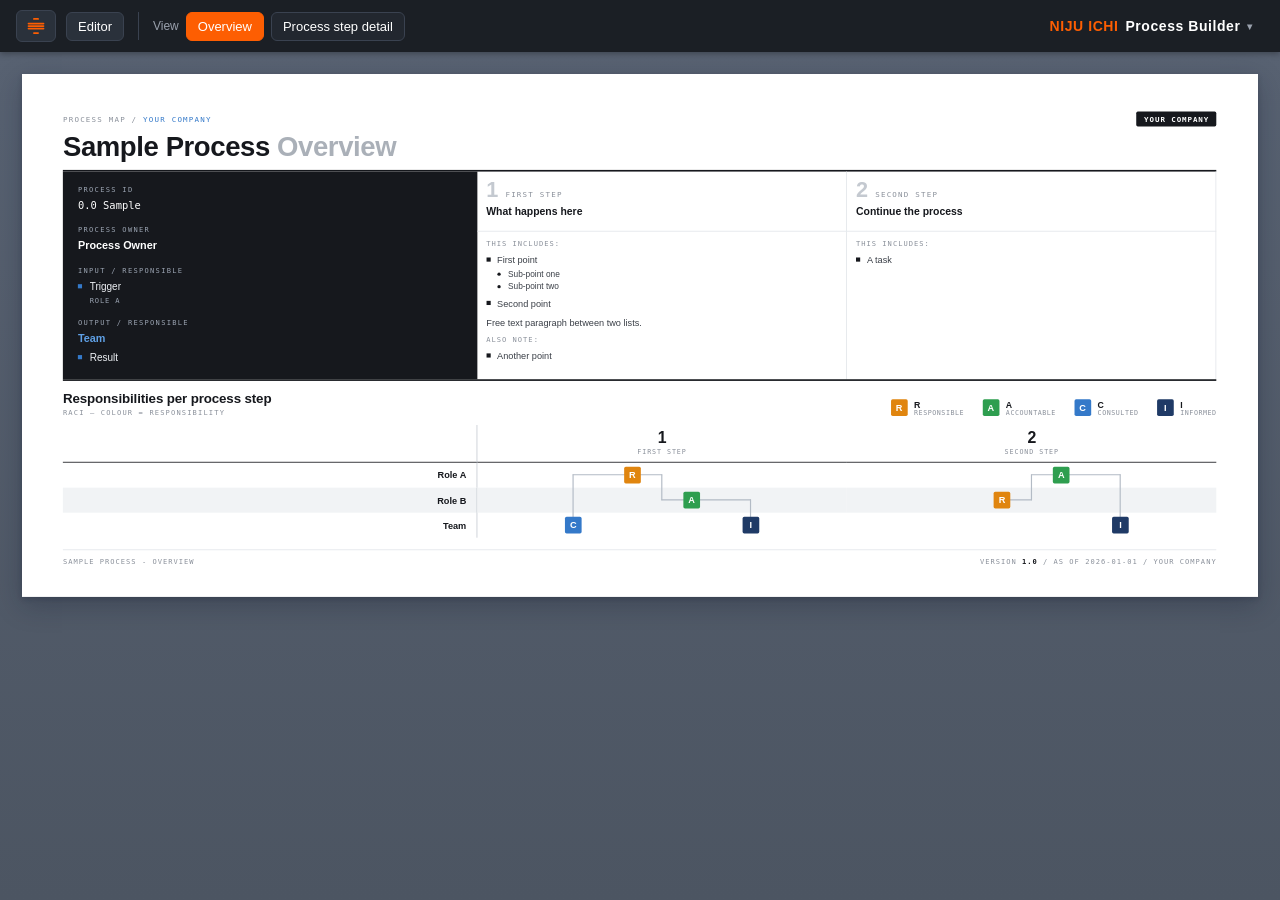
==== commit d3b7ea3d: "Process Builder Detailseite: +25% Breite (nur rechte Spalte) + Unterpunkte je Listenpunkt im Detail-" ====
--- a/niju-ichi/modules/process-builder/index.html
+++ b/niju-ichi/modules/process-builder/index.html
@@ -510,7 +510,12 @@
      damit es nicht mit dem Übersichts-Layout kollidiert.
      ============================================================ */
   .blatt.detail {
-    width: 281mm; min-height: 188mm; padding: 9mm 13mm 7mm;
+    /* +25 % Blattbreite (281mm → 351mm). Die Mehrbreite geht KOMPLETT in die
+       rechte (Text-)Spalte: linke Spalte (RACI-Matrix + Legende), vertikale
+       Trennlinie und der rechte Außenrand bleiben unverändert. --detail-links =
+       bisherige Breite der linken Spalte (war 0.86fr von 255mm). */
+    --detail-links: 109.54mm;
+    width: 351mm; min-height: 188mm; padding: 9mm 13mm 7mm;
   }
   .blatt.detail .titel { padding-bottom: 8px; }
   .blatt.detail .titel h1 {
@@ -520,7 +525,7 @@
 
   .koerper {
     flex: 1; display: grid;
-    grid-template-columns: minmax(0, 0.86fr) minmax(0, 1.14fr);
+    grid-template-columns: var(--detail-links, 109.54mm) minmax(0, 1fr);
     margin-top: 11px;
   }
   .spalte-links  { padding-right: 26px; display: flex; flex-direction: column; }
@@ -988,6 +993,29 @@
   });
   return daten;
 }
+/* RACI-Werte robust normalisieren: jede belegte Zelle wird zu einem Array
+   gültiger, eindeutiger, kanonisch sortierter Buchstaben. Schützt vor von Hand
+   geschriebenen JSONs mit String-Werten ("A" statt ["A"]) oder Mehrbuchstaben-
+   Strings ("CI"): die rendern zwar (.includes greift auf Strings), würden aber
+   beim ersten Klick auf eine Matrix-Zelle crashen, weil toggleRaci() .slice()/
+   .push() auf einem String aufruft. Idempotent; persistiert beim Speichern
+   automatisch saubere Arrays in die Datei. */
+function normalisiereRaci(daten) {
+  const raci = daten && daten.raci;
+  if (!raci || typeof raci !== "object") return daten;
+  Object.keys(raci).forEach(sid => {
+    const zeile = raci[sid];
+    if (!zeile || typeof zeile !== "object") { delete raci[sid]; return; }
+    Object.keys(zeile).forEach(rolle => {
+      const roh = zeile[rolle];
+      if (roh == null) { delete zeile[rolle]; return; }
+      const flach = (Array.isArray(roh) ? roh.join("") : String(roh)).toUpperCase();
+      const arr = RACI_REIHENFOLGE.filter(b => flach.indexOf(b) >= 0);
+      if (arr.length) zeile[rolle] = arr; else delete zeile[rolle];
+    });
+  });
+  return daten;
+}
 /* Ersten eckigen Listen-Block liefern (Glue für den noch unveränderten Editor;
    der volle Block-Editor mit Drag&Drop kommt in Phase C). */
 function ersterListenBlock(s) {
@@ -1003,6 +1031,7 @@
    ============================================================ */
 function render(daten) {
   normalisiereSchritte(daten);
+  normalisiereRaci(daten);
   const blatt = document.getElementById("blatt");
   if (window.NIJU.DESIGN) window.NIJU.DESIGN.applyForProcess(daten);
   blatt.classList.toggle("detail", STATE.ansicht === "detail");
@@ -1992,12 +2021,45 @@
       box.appendChild(optRow);
       if (!teil.liste) teil.liste = [];
       teil.liste.forEach((li, lii) => {
+        /* Ein Listenpunkt darf String ODER { text, unterpunkte[] } sein — Detail-
+           Render und Export (md/Confluence/HTML) verstehen beides. Unterpunkte =
+           eingerückte Punkte mit schwarzem Punkt, wie in der Übersicht. */
+        const istObj = (typeof li === "object" && li);
         const row = el("div", "ed-row");
-        const inp = document.createElement("input"); inp.type = "text"; inp.className = "grow"; inp.value = li;
-        inp.addEventListener("input", () => { teil.liste[lii] = inp.value; render(STATE.daten); });
+        const inp = document.createElement("input"); inp.type = "text"; inp.className = "grow";
+        inp.value = istObj ? (li.text || "") : (li || "");
+        inp.addEventListener("input", () => {
+          const cur = teil.liste[lii];
+          if (typeof cur === "object" && cur) cur.text = inp.value; else teil.liste[lii] = inp.value;
+          render(STATE.daten);
+        });
         row.appendChild(inp);
         row.appendChild(knopf("✕", "del", () => { teil.liste.splice(lii, 1); nachStruktur(); }, t("editor.removeListItem")));
         box.appendChild(row);
+
+        /* eingerückte Unterpunkte + „+ Sub-point" (gleiches Muster wie punkteEditor) */
+        const ubox = el("div", "ed-unter");
+        const unter = (istObj && li.unterpunkte) ? li.unterpunkte : [];
+        unter.forEach((u, ui) => {
+          const urow = el("div", "ed-row");
+          const uin = document.createElement("input"); uin.type = "text"; uin.className = "grow"; uin.value = u;
+          uin.addEventListener("input", () => { teil.liste[lii].unterpunkte[ui] = uin.value; render(STATE.daten); });
+          urow.appendChild(uin);
+          urow.appendChild(knopf("✕", "del", () => {
+            teil.liste[lii].unterpunkte.splice(ui, 1);
+            if (!teil.liste[lii].unterpunkte.length) delete teil.liste[lii].unterpunkte;
+            nachStruktur();
+          }, t("editor.removeSubpoint")));
+          ubox.appendChild(urow);
+        });
+        ubox.appendChild(knopf(t("editor.addSubpoint"), "add", () => {
+          /* Punkt bei Bedarf von String → Objekt anheben, damit er Unterpunkte tragen kann */
+          let item = teil.liste[lii];
+          if (typeof item !== "object" || !item) { item = { text: item || "" }; teil.liste[lii] = item; }
+          if (!item.unterpunkte) item.unterpunkte = [];
+          item.unterpunkte.push(""); nachStruktur();
+        }));
+        box.appendChild(ubox);
       });
       box.appendChild(knopf(t("editor.addListItem"), "add", () => { teil.liste.push(""); nachStruktur(); }));
     } else {
@@ -2784,7 +2846,12 @@
     (b.inhalt || []).forEach(it => {
       if (typeof it === "string") { s += String(it).trim() + "\n\n"; }
       else if (it && it.liste) {
-        it.liste.forEach(li => { s += "- " + String(li).trim() + "\n"; });
+        it.liste.forEach(li => {
+          const text = (typeof li === "string") ? li : (li.text || "");
+          s += "- " + String(text).trim() + "\n";
+          const unter = (typeof li === "object" && li && li.unterpunkte) ? li.unterpunkte : null;
+          if (unter && unter.length) unter.forEach(u => { s += "  - " + String(u).trim() + "\n"; });
+        });
         s += "\n";
       }
     });
@@ -3128,7 +3195,17 @@
     s += "<p><strong>" + cfEsc((tag ? tag + " · " : "") + String(b.titel || "").replace(/\n/g, " ")) + "</strong></p>";
     (b.inhalt || []).forEach(it => {
       if (typeof it === "string") { s += "<p>" + cfRich(String(it).trim()) + "</p>"; }
-      else if (it && it.liste) { s += "<ul>"; it.liste.forEach(li => { s += "<li>" + cfRich(String(li).trim()) + "</li>"; }); s += "</ul>"; }
+      else if (it && it.liste) {
+        s += "<ul>";
+        it.liste.forEach(li => {
+          const text = (typeof li === "string") ? li : (li.text || "");
+          const unter = (typeof li === "object" && li && li.unterpunkte) ? li.unterpunkte : null;
+          s += "<li>" + cfRich(String(text).trim());
+          if (unter && unter.length) { s += "<ul>"; unter.forEach(u => { s += "<li>" + cfRich(String(u).trim()) + "</li>"; }); s += "</ul>"; }
+          s += "</li>";
+        });
+        s += "</ul>";
+      }
     });
   });
   return s;
@@ -3405,7 +3482,9 @@
 /* Seitengröße für den Druck setzen: Übersicht = A3, Detail = A4 (je quer). */
 function setzeDruckGroesse() {
   const st = document.getElementById("druckGroesse");
-  if (st) st.textContent = "@page { size: " + (STATE.ansicht === "detail" ? "A4" : "A3") + " landscape; margin: 8mm; }";
+  /* Detailseite ist jetzt 351mm breit (+25 %) → passt nicht mehr auf A4 quer
+     (297mm). Beide Ansichten drucken auf A3 quer (deckt sich mit dem HTML-Export). */
+  if (st) st.textContent = "@page { size: A3 landscape; margin: 8mm; }";
 }
 function aktualisiereAnsichtKnoepfe() {
   const bu = document.getElementById("btnAnsichtUebersicht");
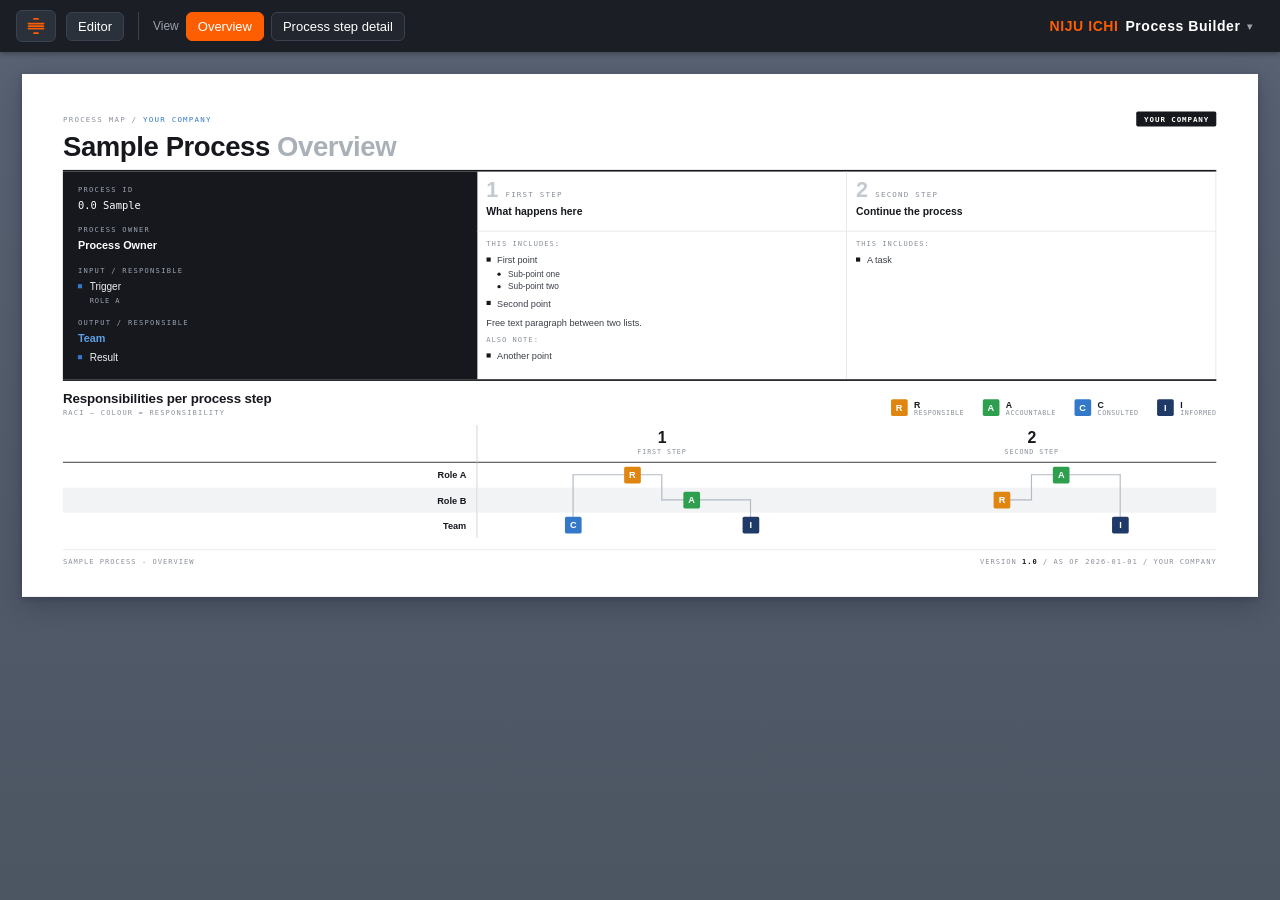
==== commit 32dc42f1: "Process Builder update: detail page handling" ====
--- a/niju-ichi/modules/process-builder/index.html
+++ b/niju-ichi/modules/process-builder/index.html
@@ -481,6 +481,100 @@
   .ed-unter .ed-row input { font-size: 12px; }
   .ed-hint { font-size: 11px; color: var(--muted); margin: 2px 0 8px; }
 
+  /* ============================================================
+     Editor redesign — icon buttons, hover-reveal, block headers,
+     popover menus, segment toggle. Themed via the design variables.
+     ============================================================ */
+  .ic { width: 16px; height: 16px; display: inline-block; flex: none; pointer-events: none; }
+
+  /* 28x28 icon button: transparent, muted → ink on hover (per spec §5.3). */
+  .ed-iconbtn {
+    appearance: none; border: 0; background: transparent; color: var(--muted);
+    width: 28px; height: 28px; padding: 0; border-radius: 6px; cursor: pointer;
+    display: inline-flex; align-items: center; justify-content: center;
+    transition: background .12s, color .12s, opacity .12s;
+  }
+  .ed-iconbtn:hover { background: var(--zebra); color: var(--ink); }
+  .ed-iconbtn:focus-visible { outline: 2px solid var(--akzent); outline-offset: 1px; color: var(--ink); }
+  .ed-iconbtn:disabled { opacity: .3 !important; cursor: default; pointer-events: none; }
+  .ed-tools { display: inline-flex; align-items: center; gap: 1px; flex: none; }
+
+  /* Hover-Reveal: Griff + Aktionen erst bei :hover ODER :focus-within sichtbar
+     (Tastatur-Nutzer!). Im Ruhezustand unsichtbar und nicht klickbar. */
+  .ed-row .ed-reveal, .ed-item-kopf .ed-reveal, .ed-block-h .ed-reveal {
+    opacity: 0; pointer-events: none;
+  }
+  .ed-row:hover .ed-reveal, .ed-row:focus-within .ed-reveal,
+  .ed-item-kopf:hover .ed-reveal, .ed-item-kopf:focus-within .ed-reveal,
+  .ed-block-h:hover .ed-reveal, .ed-block-h:focus-within .ed-reveal,
+  .ed-block:focus-within > .ed-block-h .ed-reveal {
+    opacity: 1; pointer-events: auto;
+  }
+
+  /* Drag-Griff */
+  .ed-grip { cursor: grab; color: var(--muted); }
+  .ed-grip:active { cursor: grabbing; }
+  .ed-row.ed-dragging, .ed-block.ed-dragging { opacity: .45; }
+  .ed-drop-before { box-shadow: inset 0 2px 0 0 var(--akzent); }
+  .ed-drop-after  { box-shadow: inset 0 -2px 0 0 var(--akzent); }
+
+  /* Inhaltsblock mit Header-Streifen (Absatz / Liste / Zwischenüberschrift) */
+  .ed-block { border: 1px solid var(--rule); border-radius: 8px; background: var(--paper); margin-bottom: 8px; }
+  .ed-block-h { display: flex; align-items: center; gap: 5px; padding: 4px 5px 4px 2px; }
+  .ed-chev { color: var(--muted); }
+  .ed-typebadge {
+    font-family: var(--mono); font-size: 8.5px; letter-spacing: .1em; text-transform: uppercase;
+    color: var(--muted); background: var(--zebra); border-radius: 4px; padding: 2px 6px; flex: none;
+  }
+  .ed-block-sum { flex: 1; min-width: 0; font-size: 11.5px; color: var(--muted);
+    overflow: hidden; text-overflow: ellipsis; white-space: nowrap; }
+  .ed-block-body { padding: 4px 8px 9px; }
+  .ed-block.zu .ed-block-body { display: none; }
+  .ed-block.zu .ed-block-sum { display: block; }
+  .ed-block:not(.zu) .ed-block-sum { visibility: hidden; }
+
+  /* Popover-Menü (⋯ Overflow, + Block) — einfaches positioniertes div, kein Framework */
+  .ed-pop {
+    position: absolute; z-index: 60; min-width: 168px; padding: 4px;
+    background: var(--paper); border: 1px solid var(--rule); border-radius: 8px;
+    box-shadow: 0 10px 28px rgba(15,23,42,.22);
+  }
+  .ed-pop button {
+    display: flex; align-items: center; gap: 9px; width: 100%; text-align: left;
+    appearance: none; border: 0; background: transparent; color: var(--ink);
+    font-family: inherit; font-size: 12.5px; padding: 7px 9px; border-radius: 5px; cursor: pointer;
+  }
+  .ed-pop button .ic { color: var(--muted); }
+  .ed-pop button:hover { background: var(--zebra); }
+  .ed-pop hr { border: 0; border-top: 1px solid var(--rule); margin: 4px 2px; }
+
+  /* Segment-Toggle (2 Spalten | 1) */
+  .ed-seg { display: inline-flex; border: 1px solid var(--rule); border-radius: 6px; overflow: hidden; flex: none; }
+  .ed-seg button {
+    appearance: none; border: 0; background: transparent; color: var(--muted);
+    font-family: inherit; font-size: 10.5px; letter-spacing: .02em; padding: 3px 8px; cursor: pointer;
+  }
+  .ed-seg button + button { border-left: 1px solid var(--rule); }
+  .ed-seg button.an { background: var(--akzent); color: #fff; }
+
+  /* Dezente Ghost-Aktion am Listenende / „+ Block hinzufügen" */
+  .ed-ghost {
+    appearance: none; width: 100%; text-align: left; cursor: pointer;
+    border: 1px dashed var(--rule-strong, var(--rule)); border-radius: 6px; background: transparent;
+    color: var(--muted); font-family: inherit; font-size: 12px; padding: 7px 10px;
+    display: inline-flex; align-items: center; gap: 8px; transition: color .12s, border-color .12s;
+  }
+  .ed-ghost:hover { color: var(--akzent); border-color: var(--akzent); }
+  .ed-ghost .kbd { margin-left: auto; font-family: var(--mono); font-size: 9.5px; color: var(--muted); }
+
+  /* Auto-grow Textarea (Absatz): Höhe = Inhalt */
+  textarea.ed-grow { overflow: hidden; resize: none; }
+
+  /* Listenpunkt-Zeilen im Block-Body + eingerückte Unterpunkte (max. 2 Ebenen) */
+  .ed-block-body .ed-row { margin-bottom: 4px; align-items: center; }
+  .ed-block-body .ed-sub { margin-left: 22px; }
+  .ed-block-body .ed-ghost { margin-top: 2px; }
+
   /* RACI im Blatt anklickbar machen */
   .blatt.bearbeiten .raci-zelle.editierbar {
     cursor: pointer; box-shadow: inset 0 0 0 1px transparent;
@@ -510,10 +604,10 @@
      damit es nicht mit dem Übersichts-Layout kollidiert.
      ============================================================ */
   .blatt.detail {
-    /* +25 % Blattbreite (281mm → 351mm). Die Mehrbreite geht KOMPLETT in die
-       rechte (Text-)Spalte: linke Spalte (RACI-Matrix + Legende), vertikale
-       Trennlinie und der rechte Außenrand bleiben unverändert. --detail-links =
-       bisherige Breite der linken Spalte (war 0.86fr von 255mm). */
+    /* +25% sheet width (281mm → 351mm). The extra width goes ENTIRELY into the
+       right (text) column: the left column (RACI matrix + legend), the vertical
+       divider and the right outer margin stay unchanged. --detail-links =
+       previous width of the left column (was 0.86fr of 255mm). */
     --detail-links: 109.54mm;
     width: 351mm; min-height: 188mm; padding: 9mm 13mm 7mm;
   }
@@ -612,6 +706,24 @@
 <style id="druckGroesse">@page { size: A3 landscape; margin: 8mm; }</style>
 </head>
 <body>
+
+  <!-- Local icon sprite (offline, no webfont/CDN). 16x16, currentColor, slim outline.
+       Use via <svg class="ic"><use href="#ic-…"></use></svg>. -->
+  <svg width="0" height="0" style="position:absolute" aria-hidden="true" focusable="false"><defs>
+    <symbol id="ic-grip" viewBox="0 0 16 16"><g fill="currentColor"><circle cx="6" cy="4" r="1.3"/><circle cx="10" cy="4" r="1.3"/><circle cx="6" cy="8" r="1.3"/><circle cx="10" cy="8" r="1.3"/><circle cx="6" cy="12" r="1.3"/><circle cx="10" cy="12" r="1.3"/></g></symbol>
+    <symbol id="ic-chevron-down" viewBox="0 0 16 16"><path d="M4 6l4 4 4-4" fill="none" stroke="currentColor" stroke-width="1.6" stroke-linecap="round" stroke-linejoin="round"/></symbol>
+    <symbol id="ic-chevron-right" viewBox="0 0 16 16"><path d="M6 4l4 4-4 4" fill="none" stroke="currentColor" stroke-width="1.6" stroke-linecap="round" stroke-linejoin="round"/></symbol>
+    <symbol id="ic-trash" viewBox="0 0 16 16"><g fill="none" stroke="currentColor" stroke-width="1.4" stroke-linecap="round" stroke-linejoin="round"><path d="M3 4.5h10"/><path d="M6.5 4.5V3h3v1.5"/><path d="M4.6 4.5l.6 8.5h5.6l.6-8.5"/><path d="M6.8 7v3.6M9.2 7v3.6"/></g></symbol>
+    <symbol id="ic-indent" viewBox="0 0 16 16"><g fill="none" stroke="currentColor" stroke-width="1.4" stroke-linecap="round" stroke-linejoin="round"><path d="M5 4v5h6"/><path d="M9 7l2.2 2-2.2 2"/></g></symbol>
+    <symbol id="ic-dots-vertical" viewBox="0 0 16 16"><g fill="currentColor"><circle cx="8" cy="3.5" r="1.35"/><circle cx="8" cy="8" r="1.35"/><circle cx="8" cy="12.5" r="1.35"/></g></symbol>
+    <symbol id="ic-plus" viewBox="0 0 16 16"><path d="M8 3.2v9.6M3.2 8h9.6" fill="none" stroke="currentColor" stroke-width="1.6" stroke-linecap="round"/></symbol>
+    <symbol id="ic-duplicate" viewBox="0 0 16 16"><g fill="none" stroke="currentColor" stroke-width="1.4" stroke-linecap="round" stroke-linejoin="round"><rect x="5.5" y="5.5" width="7.5" height="7.5" rx="1.4"/><path d="M10.5 3H3v7.5"/></g></symbol>
+    <symbol id="ic-arrow-up" viewBox="0 0 16 16"><path d="M8 12.5V3.5M4.5 7L8 3.5 11.5 7" fill="none" stroke="currentColor" stroke-width="1.5" stroke-linecap="round" stroke-linejoin="round"/></symbol>
+    <symbol id="ic-arrow-down" viewBox="0 0 16 16"><path d="M8 3.5v9M4.5 9l3.5 3.5L11.5 9" fill="none" stroke="currentColor" stroke-width="1.5" stroke-linecap="round" stroke-linejoin="round"/></symbol>
+    <symbol id="ic-paragraph" viewBox="0 0 16 16"><path d="M3 4.5h10M3 8h10M3 11.5h6" fill="none" stroke="currentColor" stroke-width="1.4" stroke-linecap="round"/></symbol>
+    <symbol id="ic-list" viewBox="0 0 16 16"><g stroke="currentColor" stroke-width="1.4" stroke-linecap="round"><path d="M6 4.5h7M6 8h7M6 11.5h7" fill="none"/></g><g fill="currentColor"><circle cx="3.2" cy="4.5" r="1"/><circle cx="3.2" cy="8" r="1"/><circle cx="3.2" cy="11.5" r="1"/></g></symbol>
+    <symbol id="ic-heading" viewBox="0 0 16 16"><path d="M4 3.5v9M11 3.5v9M4 8h7" fill="none" stroke="currentColor" stroke-width="1.7" stroke-linecap="round"/></symbol>
+  </defs></svg>
 
   <div class="toolbar">
     <div class="menu-wrap">
@@ -1628,6 +1740,191 @@
   return w;
 }
 
+/* ============================================================
+   Editor redesign — shared building blocks (detail-page editor).
+   Local icons, hover-reveal icon buttons, popover menus, collapse
+   view-state, keyboard-driven list editing. All offline, no deps.
+   ============================================================ */
+const SVG_NS_ED = "http://www.w3.org/2000/svg";
+/* Local SVG icon, referencing the inline sprite at the top of <body>. */
+function ic(name) {
+  const svg = document.createElementNS(SVG_NS_ED, "svg");
+  svg.setAttribute("class", "ic"); svg.setAttribute("aria-hidden", "true");
+  const use = document.createElementNS(SVG_NS_ED, "use");
+  use.setAttribute("href", "#" + name);
+  svg.appendChild(use);
+  return svg;
+}
+function setIc(host, name) { const u = host.querySelector("use"); if (u) u.setAttribute("href", "#" + name); }
+/* 28x28 icon button. label → aria-label + title (a11y §6).
+   opts: { reveal:hover-reveal, grip:drag handle, klasse, disabled }. */
+function iconBtn(name, label, onClick, opts) {
+  opts = opts || {};
+  const b = document.createElement("button");
+  b.type = "button";
+  b.className = "ed-iconbtn" + (opts.reveal ? " ed-reveal" : "") + (opts.grip ? " ed-grip" : "") + (opts.klasse ? " " + opts.klasse : "");
+  b.setAttribute("aria-label", label); b.title = label;
+  b.appendChild(ic(name));
+  if (opts.disabled) b.disabled = true;
+  if (onClick) b.addEventListener("click", function (e) { e.preventDefault(); e.stopPropagation(); onClick(e); });
+  return b;
+}
+
+/* ----- Popover menu (⋯ overflow, + block). Plain positioned div, closes on
+   outside-click / Esc. items: { icon, label, onClick, disabled } or "-". ----- */
+let _edPop = null;
+function _edPopAussen(e) { if (_edPop && !_edPop.contains(e.target)) schliessePop(); }
+function _edPopTaste(e) { if (e.key === "Escape") schliessePop(); }
+function schliessePop() {
+  if (_edPop) { _edPop.remove(); _edPop = null; }
+  document.removeEventListener("mousedown", _edPopAussen, true);
+  document.removeEventListener("keydown", _edPopTaste, true);
+}
+function oeffnePop(anchor, items) {
+  schliessePop();
+  const pop = el("div", "ed-pop");
+  items.forEach(function (it) {
+    if (it === "-") { pop.appendChild(document.createElement("hr")); return; }
+    const b = document.createElement("button"); b.type = "button";
+    b.appendChild(ic(it.icon || "ic-dots-vertical"));
+    b.appendChild(el("span", null, it.label));
+    if (it.disabled) b.disabled = true;
+    else b.addEventListener("click", function (e) { e.preventDefault(); e.stopPropagation(); schliessePop(); it.onClick(); });
+    pop.appendChild(b);
+  });
+  document.body.appendChild(pop);
+  pop.style.position = "fixed";
+  const r = anchor.getBoundingClientRect();
+  let left = r.right - pop.offsetWidth, top = r.bottom + 4;
+  if (left < 6) left = 6;
+  if (top + pop.offsetHeight > window.innerHeight - 6) top = r.top - pop.offsetHeight - 4;
+  pop.style.left = Math.round(left) + "px";
+  pop.style.top = Math.round(Math.max(6, top)) + "px";
+  _edPop = pop;
+  setTimeout(function () {
+    document.addEventListener("mousedown", _edPopAussen, true);
+    document.addEventListener("keydown", _edPopTaste, true);
+  }, 0);
+}
+
+/* ----- Collapse view-state — NEVER written to the JSON (§4). WeakMap keyed by
+   the (stable) description-block object → Set of collapsed content-part indices.
+   Toggling only flips a CSS class (no rebuild), so the index stays valid. ----- */
+const ED_COLLAPSE = new WeakMap();
+function istZu(block, ti) { const s = ED_COLLAPSE.get(block); return !!(s && s.has(ti)); }
+function setZu(block, ti, zu) {
+  let s = ED_COLLAPSE.get(block);
+  if (!s) { s = new Set(); ED_COLLAPSE.set(block, s); }
+  if (zu) s.add(ti); else s.delete(ti);
+}
+
+/* Read a list item's text whether it is a plain string or { text, unterpunkte }. */
+function itemText(li) { return (typeof li === "object" && li) ? (li.text || "") : (li || ""); }
+function klonTeil(teil) { return (typeof teil === "object" && teil) ? JSON.parse(JSON.stringify(teil)) : teil; }
+/* Collapsed one-line summary of a content part (§5.1). */
+function blockKurz(teil) {
+  if (typeof teil === "string") {
+    const s = teil.trim().replace(/\s+/g, " ");
+    return s ? (s.length > 60 ? s.slice(0, 60) + "…" : s) : t("editor.paragraph");
+  }
+  if (teil && teil.liste) {
+    const n = teil.liste.length;
+    const f = n ? String(itemText(teil.liste[0])).trim().replace(/\s+/g, " ") : "";
+    return f ? (f + (n > 1 ? "  ·  +" + (n - 1) : "")) : t("editor.list");
+  }
+  return "";
+}
+/* Auto-grow textarea (§5.9): height = content. */
+function autoGrow(ta) { ta.style.height = "auto"; ta.style.height = ta.scrollHeight + "px"; }
+
+/* 2-column segment toggle for a list part (§5.8) — same data effect as before. */
+function segmentToggle(teil) {
+  const seg = el("div", "ed-seg"); seg.setAttribute("role", "group");
+  [["2", 2], ["1", 1]].forEach(function (o) {
+    const b = document.createElement("button"); b.type = "button"; b.textContent = o[0];
+    if ((teil.spalten === 2 ? 2 : 1) === o[1]) b.classList.add("an");
+    b.title = (o[1] === 2) ? t("editor.twoColumns") : "1";
+    b.addEventListener("click", function (e) {
+      e.preventDefault(); e.stopPropagation();
+      teil.spalten = o[1]; render(STATE.daten);
+      Array.from(seg.children).forEach(function (c) { c.classList.remove("an"); });
+      b.classList.add("an");
+    });
+    seg.appendChild(b);
+  });
+  return seg;
+}
+
+/* ----- Keyboard model focus restoration across editor rebuilds (§5.5).
+   List inputs carry data-bi/ti/lii/ui; after a structural change we re-focus the
+   intended cell. ui = "x" for a top-level item, a number for a sub-point. ----- */
+let _edFokus = null;
+function nachFokus(tok) { _edFokus = tok; nachStruktur(); stelleFokusHer(); }
+function stelleFokusHer() {
+  if (!_edFokus) return;
+  const f = _edFokus; _edFokus = null;
+  const ui = (f.ui == null) ? "x" : f.ui;
+  const inp = document.querySelector('#editor input[data-bi="' + f.bi + '"][data-ti="' + f.ti + '"][data-lii="' + f.lii + '"][data-ui="' + ui + '"]');
+  if (inp) { inp.focus(); const p = (f.caret == null) ? inp.value.length : f.caret; try { inp.setSelectionRange(p, p); } catch (e) {} }
+}
+/* The row visually above (lii,ui) — for Backspace focus handoff. */
+function vorigeZeile(teil, lii, ui) {
+  if (ui != null) return (ui > 0) ? { lii: lii, ui: ui - 1 } : { lii: lii, ui: "x" };
+  if (lii === 0) return null;
+  const prev = teil.liste[lii - 1];
+  const subs = (typeof prev === "object" && prev && prev.unterpunkte) ? prev.unterpunkte : null;
+  return subs && subs.length ? { lii: lii - 1, ui: subs.length - 1 } : { lii: lii - 1, ui: "x" };
+}
+
+/* Move an array entry from index `from` to insertion index `to` (both on the
+   original array). Shared by drag-reorder and the ⋯ menu. */
+function arrVerschieben(arr, from, to) {
+  if (from < 0 || from >= arr.length) return;
+  const it = arr.splice(from, 1)[0];
+  if (from < to) to--;
+  if (to < 0) to = 0; if (to > arr.length) to = arr.length;
+  arr.splice(to, 0, it);
+}
+
+/* ----- Drag-reorder via the grip (HTML5 native DnD, file://-safe, §5.4).
+   The grip flips draggable on while pressed; drops only land inside the same
+   sibling group (`gruppe`); a thin --akzent line marks the insertion point.
+   reorder(from, to) mutates the array and re-renders. ----- */
+let _edDrag = null;
+function _edDropPutzen() {
+  Array.prototype.forEach.call(document.querySelectorAll(".ed-drop-before,.ed-drop-after"),
+    function (x) { x.classList.remove("ed-drop-before", "ed-drop-after"); });
+}
+function dragWire(grip, itemEl, gruppe, index, reorder) {
+  grip.addEventListener("pointerdown", function () { itemEl.draggable = true; });
+  grip.addEventListener("pointerup", function () { itemEl.draggable = false; });
+  itemEl.addEventListener("dragstart", function (e) {
+    if (!itemEl.draggable) { e.preventDefault(); return; }
+    _edDrag = { gruppe: gruppe, von: index, reorder: reorder };
+    e.dataTransfer.effectAllowed = "move";
+    try { e.dataTransfer.setData("text/plain", String(index)); } catch (_) {}
+    setTimeout(function () { itemEl.classList.add("ed-dragging"); }, 0);
+  });
+  itemEl.addEventListener("dragend", function () {
+    itemEl.draggable = false; itemEl.classList.remove("ed-dragging"); _edDropPutzen(); _edDrag = null;
+  });
+  itemEl.addEventListener("dragover", function (e) {
+    if (!_edDrag || _edDrag.gruppe !== gruppe) return;
+    e.preventDefault(); e.stopPropagation(); e.dataTransfer.dropEffect = "move";
+    const r = itemEl.getBoundingClientRect(); const after = (e.clientY - r.top) > r.height / 2;
+    _edDropPutzen();
+    itemEl.classList.add(after ? "ed-drop-after" : "ed-drop-before");
+  });
+  itemEl.addEventListener("drop", function (e) {
+    if (!_edDrag || _edDrag.gruppe !== gruppe) return;
+    e.preventDefault(); e.stopPropagation();
+    const r = itemEl.getBoundingClientRect(); const after = (e.clientY - r.top) > r.height / 2;
+    const von = _edDrag.von, ziel = index + (after ? 1 : 0), reord = _edDrag.reorder;
+    _edDropPutzen(); _edDrag = null;
+    if (von !== ziel) reord(von, ziel);
+  });
+}
+
 /* aufklappbarer Abschnitt */
 function abschnitt(titel, key, bauen) {
   const sec = el("div", "ed-section");
@@ -1980,10 +2277,22 @@
   const it = el("div", "ed-item");
   const kopf = el("div", "ed-item-kopf");
   kopf.appendChild(el("span", "titel", t("editor.block", { n: bi + 1, raci: block.raci || "?" })));
-  const werkz = el("div", "werkz");
-  const pf = pfeilWerkzeuge(liste, bi, nachStruktur);
-  Array.from(pf.children).forEach(c => werkz.appendChild(c));
-  werkz.appendChild(knopf("✕", "del", () => { liste.splice(bi, 1); nachStruktur(); }, t("editor.removeBlock")));
+  const sp = el("div"); sp.style.flex = "1"; kopf.appendChild(sp);
+  /* Hover-reveal tools instead of always-visible ↑ ↓ ✕ (§5.2): grip + ⋯ menu. */
+  const werkz = el("div", "ed-tools");
+  const gripB = iconBtn("ic-grip", t("editor.dragMove"), null, { reveal: true, grip: true });
+  werkz.appendChild(gripB);
+  dragWire(gripB, it, "besch", bi, function (from, to) { arrVerschieben(liste, from, to); nachStruktur(); });
+  const moreB = iconBtn("ic-dots-vertical", t("editor.more"), function () {
+    oeffnePop(moreB, [
+      { icon: "ic-duplicate", label: t("editor.duplicate"), onClick: function () { liste.splice(bi + 1, 0, JSON.parse(JSON.stringify(block))); nachStruktur(); } },
+      { icon: "ic-arrow-up", label: t("editor.moveUp"), disabled: bi === 0, onClick: function () { const x = liste[bi - 1]; liste[bi - 1] = liste[bi]; liste[bi] = x; nachStruktur(); } },
+      { icon: "ic-arrow-down", label: t("editor.moveDown"), disabled: bi === liste.length - 1, onClick: function () { const x = liste[bi + 1]; liste[bi + 1] = liste[bi]; liste[bi] = x; nachStruktur(); } },
+      "-",
+      { icon: "ic-trash", label: t("editor.removeBlock"), onClick: function () { liste.splice(bi, 1); nachStruktur(); } }
+    ]);
+  }, { reveal: true });
+  werkz.appendChild(moreB);
   kopf.appendChild(werkz);
   it.appendChild(kopf);
 
@@ -1993,88 +2302,209 @@
   });
   it.appendChild(auswahl(t("editor.responsibilityRaci"), opt, block.raci, v => { block.raci = v; render(d); }));
   it.appendChild(feld(t("editor.heading"), block.titel, v => { block.titel = v; render(d); }));
-  it.appendChild(el("div", "ed-hint", t("editor.contentHint")));
-  it.appendChild(inhaltEditor(block));
+  it.appendChild(inhaltEditor(block, bi));
   return it;
 }
 
-/* Editor für den gemischten Inhalt eines Blocks (String=Absatz | {liste,spalten}) */
-function inhaltEditor(block) {
+/* Editor for a description block's mixed content. Each content part (paragraph |
+   list) is a collapsible block with a header strip [chevron][type][summary] …
+   [2-col toggle][grip][⋯] (§5.1). Lists are edited with the keyboard model
+   (§5.5); the three add-buttons collapse into one "+ Add block" menu (§5.6). */
+function inhaltEditor(block, bi) {
   const wrap = el("div");
   if (!block.inhalt) block.inhalt = [];
-  block.inhalt.forEach((teil, ti) => {
+  block.inhalt.forEach(function (teil, ti) {
     const istListe = (typeof teil === "object" && teil && teil.liste);
-    const box = el("div", "ed-punkt");
-    const kopf = el("div", "ed-row");
-    kopf.appendChild(el("span", "ed-hint", istListe ? t("editor.list") : t("editor.paragraph")));
-    const sp = el("div"); sp.style.flex = "1"; kopf.appendChild(sp);
-    const pf = pfeilWerkzeuge(block.inhalt, ti, nachStruktur);
-    Array.from(pf.children).forEach(c => kopf.appendChild(c));
-    kopf.appendChild(knopf("✕", "del", () => { block.inhalt.splice(ti, 1); nachStruktur(); }, t("editor.remove")));
-    box.appendChild(kopf);
-
+    const bl = el("div", "ed-block"); if (istZu(block, ti)) bl.classList.add("zu");
+
+    /* ---- header strip ---- */
+    const h = el("div", "ed-block-h");
+    const chev = iconBtn(istZu(block, ti) ? "ic-chevron-right" : "ic-chevron-down", t("editor.collapse"), null, { klasse: "ed-chev" });
+    chev.addEventListener("click", function (e) {
+      e.preventDefault(); e.stopPropagation();
+      const zu = !bl.classList.contains("zu");
+      bl.classList.toggle("zu", zu); setZu(block, ti, zu); setIc(chev, zu ? "ic-chevron-right" : "ic-chevron-down");
+    });
+    h.appendChild(chev);
+    h.appendChild(el("span", "ed-typebadge", istListe ? t("editor.list") : t("editor.paragraph")));
+    h.appendChild(el("span", "ed-block-sum", blockKurz(teil)));
+    if (istListe) h.appendChild(segmentToggle(teil));
+    const gripB = iconBtn("ic-grip", t("editor.dragMove"), null, { reveal: true, grip: true });
+    h.appendChild(gripB);
+    dragWire(gripB, bl, "inh:" + bi, ti, function (from, to) { arrVerschieben(block.inhalt, from, to); nachStruktur(); });
+    const moreB = iconBtn("ic-dots-vertical", t("editor.more"), function () {
+      oeffnePop(moreB, [
+        { icon: "ic-duplicate", label: t("editor.duplicate"), onClick: function () { block.inhalt.splice(ti + 1, 0, klonTeil(teil)); nachStruktur(); } },
+        { icon: "ic-arrow-up", label: t("editor.moveUp"), disabled: ti === 0, onClick: function () { const a = block.inhalt, x = a[ti - 1]; a[ti - 1] = a[ti]; a[ti] = x; nachStruktur(); } },
+        { icon: "ic-arrow-down", label: t("editor.moveDown"), disabled: ti === block.inhalt.length - 1, onClick: function () { const a = block.inhalt, x = a[ti + 1]; a[ti + 1] = a[ti]; a[ti] = x; nachStruktur(); } },
+        "-",
+        { icon: "ic-trash", label: t("editor.remove"), onClick: function () { block.inhalt.splice(ti, 1); nachStruktur(); } }
+      ]);
+    }, { reveal: true });
+    h.appendChild(moreB);
+    bl.appendChild(h);
+
+    /* ---- body ---- */
+    const body = el("div", "ed-block-body");
     if (istListe) {
-      const optRow = el("label", "ed-check");
-      const chk = document.createElement("input"); chk.type = "checkbox"; chk.checked = (teil.spalten === 2);
-      chk.addEventListener("change", () => { teil.spalten = chk.checked ? 2 : 1; render(STATE.daten); });
-      optRow.appendChild(chk); optRow.appendChild(document.createTextNode(t("editor.twoColumns")));
-      box.appendChild(optRow);
       if (!teil.liste) teil.liste = [];
-      teil.liste.forEach((li, lii) => {
-        /* Ein Listenpunkt darf String ODER { text, unterpunkte[] } sein — Detail-
-           Render und Export (md/Confluence/HTML) verstehen beides. Unterpunkte =
-           eingerückte Punkte mit schwarzem Punkt, wie in der Übersicht. */
-        const istObj = (typeof li === "object" && li);
-        const row = el("div", "ed-row");
-        const inp = document.createElement("input"); inp.type = "text"; inp.className = "grow";
-        inp.value = istObj ? (li.text || "") : (li || "");
-        inp.addEventListener("input", () => {
-          const cur = teil.liste[lii];
-          if (typeof cur === "object" && cur) cur.text = inp.value; else teil.liste[lii] = inp.value;
-          render(STATE.daten);
-        });
-        row.appendChild(inp);
-        row.appendChild(knopf("✕", "del", () => { teil.liste.splice(lii, 1); nachStruktur(); }, t("editor.removeListItem")));
-        box.appendChild(row);
-
-        /* eingerückte Unterpunkte + „+ Sub-point" (gleiches Muster wie punkteEditor) */
-        const ubox = el("div", "ed-unter");
-        const unter = (istObj && li.unterpunkte) ? li.unterpunkte : [];
-        unter.forEach((u, ui) => {
-          const urow = el("div", "ed-row");
-          const uin = document.createElement("input"); uin.type = "text"; uin.className = "grow"; uin.value = u;
-          uin.addEventListener("input", () => { teil.liste[lii].unterpunkte[ui] = uin.value; render(STATE.daten); });
-          urow.appendChild(uin);
-          urow.appendChild(knopf("✕", "del", () => {
-            teil.liste[lii].unterpunkte.splice(ui, 1);
-            if (!teil.liste[lii].unterpunkte.length) delete teil.liste[lii].unterpunkte;
-            nachStruktur();
-          }, t("editor.removeSubpoint")));
-          ubox.appendChild(urow);
-        });
-        ubox.appendChild(knopf(t("editor.addSubpoint"), "add", () => {
-          /* Punkt bei Bedarf von String → Objekt anheben, damit er Unterpunkte tragen kann */
-          let item = teil.liste[lii];
-          if (typeof item !== "object" || !item) { item = { text: item || "" }; teil.liste[lii] = item; }
-          if (!item.unterpunkte) item.unterpunkte = [];
-          item.unterpunkte.push(""); nachStruktur();
-        }));
-        box.appendChild(ubox);
-      });
-      box.appendChild(knopf(t("editor.addListItem"), "add", () => { teil.liste.push(""); nachStruktur(); }));
+      listenKoerper(body, teil, block, bi, ti);
     } else {
       const ta = document.createElement("textarea");
-      ta.className = "grow"; ta.value = (typeof teil === "string" ? teil : ""); ta.rows = 3; ta.style.width = "100%";
-      ta.addEventListener("input", () => { block.inhalt[ti] = ta.value; render(STATE.daten); });
-      box.appendChild(ta);
+      ta.className = "grow ed-grow"; ta.value = (typeof teil === "string" ? teil : ""); ta.rows = 2;
+      ta.addEventListener("input", function () {
+        block.inhalt[ti] = ta.value; autoGrow(ta);
+        const sum = h.querySelector(".ed-block-sum"); if (sum) sum.textContent = blockKurz(ta.value);
+        render(STATE.daten);
+      });
+      body.appendChild(ta);
+      requestAnimationFrame(function () { autoGrow(ta); });
     }
-    wrap.appendChild(box);
-  });
-  const addRow = el("div", "ed-row");
-  addRow.appendChild(knopf(t("editor.addParagraph"), "add", () => { block.inhalt.push(""); nachStruktur(); }));
-  addRow.appendChild(knopf(t("editor.addList"), "add", () => { block.inhalt.push({ liste: [""], spalten: 1 }); nachStruktur(); }));
-  wrap.appendChild(addRow);
+    bl.appendChild(body);
+    wrap.appendChild(bl);
+  });
+
+  /* ---- one "+ Add block" menu replaces the +Paragraph / +List buttons (§5.6) ---- */
+  const add = el("button", "ed-ghost"); add.type = "button";
+  add.appendChild(ic("ic-plus"));
+  add.appendChild(el("span", null, t("editor.addContentBlock")));
+  const chv = ic("ic-chevron-down"); chv.style.marginLeft = "auto"; add.appendChild(chv);
+  add.addEventListener("click", function (e) {
+    e.preventDefault();
+    oeffnePop(add, [
+      { icon: "ic-paragraph", label: t("editor.paragraph"), onClick: function () { block.inhalt.push(""); nachStruktur(); } },
+      { icon: "ic-list", label: t("editor.list"), onClick: function () { block.inhalt.push({ liste: [""], spalten: 1 }); nachStruktur(); } },
+      { icon: "ic-heading", label: t("editor.heading") + " (" + t("editor.blockSoon") + ")", disabled: true }
+    ]);
+  });
+  wrap.appendChild(add);
   return wrap;
+}
+
+/* List body: one single-line input per point, sub-points indented one level.
+   Editing is keyboard-first (§5.5); a single ghost "+ point" sits at the end. */
+function listenKoerper(body, teil, block, bi, ti) {
+  teil.liste.forEach(function (li, lii) {
+    body.appendChild(punktRow(teil, bi, ti, lii, null));
+    const unter = (typeof li === "object" && li && li.unterpunkte) ? li.unterpunkte : [];
+    unter.forEach(function (u, ui) { body.appendChild(punktRow(teil, bi, ti, lii, ui)); });
+  });
+  const ghost = el("button", "ed-ghost"); ghost.type = "button";
+  ghost.appendChild(ic("ic-plus")); ghost.appendChild(el("span", null, t("editor.addPoint")));
+  ghost.appendChild(el("span", "kbd", "Enter"));
+  ghost.addEventListener("click", function (e) {
+    e.preventDefault();
+    teil.liste.push(""); nachFokus({ bi: bi, ti: ti, lii: teil.liste.length - 1, ui: "x", caret: 0 });
+  });
+  body.appendChild(ghost);
+}
+
+/* One editable point row. ui == null → top-level item, else a sub-point. */
+function punktRow(teil, bi, ti, lii, ui) {
+  const liste = teil.liste;
+  const istSub = (ui != null);
+  const row = el("div", "ed-row" + (istSub ? " ed-sub" : ""));
+  const inp = document.createElement("input");
+  inp.type = "text"; inp.className = "grow";
+  inp.value = istSub ? (liste[lii].unterpunkte[ui] || "") : itemText(liste[lii]);
+  inp.dataset.bi = bi; inp.dataset.ti = ti; inp.dataset.lii = lii; inp.dataset.ui = (ui == null ? "x" : ui);
+  inp.addEventListener("input", function () {
+    if (istSub) liste[lii].unterpunkte[ui] = inp.value;
+    else { const cur = liste[lii]; if (typeof cur === "object" && cur) cur.text = inp.value; else liste[lii] = inp.value; }
+    render(STATE.daten);
+  });
+  inp.addEventListener("keydown", function (e) { punktTaste(e, inp, teil, bi, ti, lii, ui); });
+  row.appendChild(inp);
+
+  const tools = el("div", "ed-tools");
+  const grip = iconBtn("ic-grip", t("editor.dragMove"), null, { reveal: true, grip: true });
+  tools.appendChild(grip);
+  /* Drag among siblings only: top-level points share one group, a parent's
+     sub-points share their own group (sub-points never cross parents, §5.4). */
+  dragWire(grip, row, istSub ? ("sub:" + bi + ":" + ti + ":" + lii) : ("pts:" + bi + ":" + ti), istSub ? ui : lii,
+    function (from, to) { arrVerschieben(istSub ? liste[lii].unterpunkte : liste, from, to); nachStruktur(); });
+  if (!istSub && lii > 0) tools.appendChild(iconBtn("ic-indent", t("editor.makeSubpoint"), function () { punktEinruecken(teil, bi, ti, lii); }, { reveal: true }));
+  tools.appendChild(iconBtn("ic-trash", t("editor.remove"), function () { punktLoeschen(teil, bi, ti, lii, ui, true); }, { reveal: true }));
+  const moreB = iconBtn("ic-dots-vertical", t("editor.more"), function () {
+    oeffnePop(moreB, [
+      { icon: "ic-arrow-up", label: t("editor.moveUp"), onClick: function () { punktBewegen(teil, bi, ti, lii, ui, -1); } },
+      { icon: "ic-arrow-down", label: t("editor.moveDown"), onClick: function () { punktBewegen(teil, bi, ti, lii, ui, 1); } },
+      { icon: "ic-duplicate", label: t("editor.duplicate"), onClick: function () { punktDuplizieren(teil, bi, ti, lii, ui); } },
+      "-",
+      { icon: "ic-trash", label: t("editor.remove"), onClick: function () { punktLoeschen(teil, bi, ti, lii, ui, false); } }
+    ]);
+  }, { reveal: true });
+  tools.appendChild(moreB);
+  row.appendChild(tools);
+  return row;
+}
+
+/* ----- Point operations (keyboard model §5.5 + ⋯ menu). All mutate the array
+   and rebuild via nachFokus so focus lands on the intended cell. ----- */
+function punktBewegen(teil, bi, ti, lii, ui, dir) {
+  if (ui == null) {
+    const a = teil.liste, j = lii + dir; if (j < 0 || j >= a.length) return;
+    const x = a[lii]; a[lii] = a[j]; a[j] = x; nachFokus({ bi: bi, ti: ti, lii: j, ui: "x", caret: null });
+  } else {
+    const a = teil.liste[lii].unterpunkte, j = ui + dir; if (j < 0 || j >= a.length) return;
+    const x = a[ui]; a[ui] = a[j]; a[j] = x; nachFokus({ bi: bi, ti: ti, lii: lii, ui: j, caret: null });
+  }
+}
+function punktLoeschen(teil, bi, ti, lii, ui, fokusVorig) {
+  const prev = fokusVorig ? vorigeZeile(teil, lii, ui) : null;
+  if (ui == null) teil.liste.splice(lii, 1);
+  else { teil.liste[lii].unterpunkte.splice(ui, 1); if (!teil.liste[lii].unterpunkte.length) delete teil.liste[lii].unterpunkte; }
+  if (prev) nachFokus({ bi: bi, ti: ti, lii: prev.lii, ui: prev.ui, caret: null });
+  else nachStruktur();
+}
+function punktDuplizieren(teil, bi, ti, lii, ui) {
+  if (ui == null) { teil.liste.splice(lii + 1, 0, klonTeil(teil.liste[lii])); nachFokus({ bi: bi, ti: ti, lii: lii + 1, ui: "x", caret: null }); }
+  else { const a = teil.liste[lii].unterpunkte; a.splice(ui + 1, 0, a[ui]); nachFokus({ bi: bi, ti: ti, lii: lii, ui: ui + 1, caret: null }); }
+}
+/* Indent a top-level item to become sub-point(s) of the previous item (max 2 levels). */
+function punktEinruecken(teil, bi, ti, lii) {
+  if (lii <= 0) return;
+  const liste = teil.liste, cur = liste[lii], text = itemText(cur);
+  const ownSubs = (typeof cur === "object" && cur && cur.unterpunkte) ? cur.unterpunkte.slice() : [];
+  let prev = liste[lii - 1];
+  if (typeof prev !== "object" || !prev) { prev = { text: prev || "" }; liste[lii - 1] = prev; }
+  if (!prev.unterpunkte) prev.unterpunkte = [];
+  const at = prev.unterpunkte.length;
+  prev.unterpunkte.push(text);
+  ownSubs.forEach(function (u) { prev.unterpunkte.push(u); });
+  liste.splice(lii, 1);
+  nachFokus({ bi: bi, ti: ti, lii: lii - 1, ui: at, caret: null });
+}
+/* Outdent a sub-point back to a top-level item right after its parent. */
+function punktAusruecken(teil, bi, ti, lii, ui) {
+  const parent = teil.liste[lii];
+  if (typeof parent !== "object" || !parent || !parent.unterpunkte) return;
+  const text = parent.unterpunkte[ui];
+  parent.unterpunkte.splice(ui, 1);
+  if (!parent.unterpunkte.length) delete parent.unterpunkte;
+  teil.liste.splice(lii + 1, 0, text);
+  nachFokus({ bi: bi, ti: ti, lii: lii + 1, ui: "x", caret: null });
+}
+function punktTaste(e, inp, teil, bi, ti, lii, ui) {
+  if (e.key === "Enter") {
+    e.preventDefault();
+    if (ui == null) { teil.liste.splice(lii + 1, 0, ""); nachFokus({ bi: bi, ti: ti, lii: lii + 1, ui: "x", caret: 0 }); }
+    else { teil.liste[lii].unterpunkte.splice(ui + 1, 0, ""); nachFokus({ bi: bi, ti: ti, lii: lii, ui: ui + 1, caret: 0 }); }
+  } else if (e.key === "Tab" && !e.shiftKey) {
+    if (ui == null && lii > 0) { e.preventDefault(); punktEinruecken(teil, bi, ti, lii); }
+  } else if (e.key === "Tab" && e.shiftKey) {
+    if (ui != null) { e.preventDefault(); punktAusruecken(teil, bi, ti, lii, ui); }
+  } else if (e.key === "Backspace" && inp.value === "") {
+    if (ui == null) {
+      const cur = teil.liste[lii];
+      if (typeof cur === "object" && cur && cur.unterpunkte && cur.unterpunkte.length) return;  /* keep a parent that still has sub-points */
+    }
+    e.preventDefault();
+    punktLoeschen(teil, bi, ti, lii, ui, true);
+  } else if (e.altKey && (e.key === "ArrowUp" || e.key === "ArrowDown")) {
+    e.preventDefault();
+    punktBewegen(teil, bi, ti, lii, ui, e.key === "ArrowUp" ? -1 : 1);
+  }
 }
 
 /* ----- RACI-Popover (Vorschau) ----- */
@@ -3482,8 +3912,8 @@
 /* Seitengröße für den Druck setzen: Übersicht = A3, Detail = A4 (je quer). */
 function setzeDruckGroesse() {
   const st = document.getElementById("druckGroesse");
-  /* Detailseite ist jetzt 351mm breit (+25 %) → passt nicht mehr auf A4 quer
-     (297mm). Beide Ansichten drucken auf A3 quer (deckt sich mit dem HTML-Export). */
+  /* The detail page is now 351mm wide (+25%) → no longer fits A4 landscape
+     (297mm). Both views print on A3 landscape (matches the HTML export). */
   if (st) st.textContent = "@page { size: A3 landscape; margin: 8mm; }";
 }
 function aktualisiereAnsichtKnoepfe() {
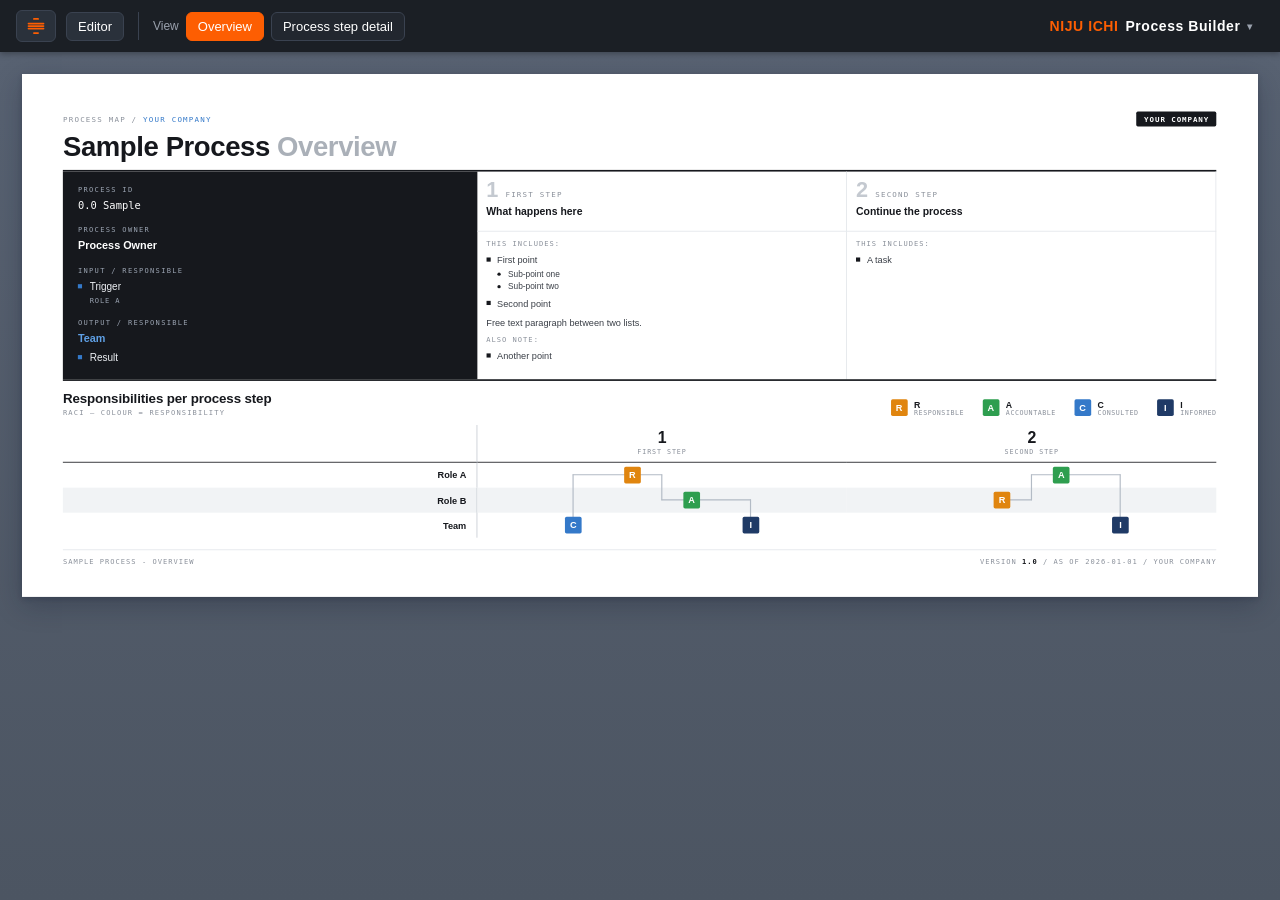
==== commit 239a9d8b: "Process Builder - editor optimizations" ====
--- a/niju-ichi/modules/process-builder/index.html
+++ b/niju-ichi/modules/process-builder/index.html
@@ -571,9 +571,10 @@
   textarea.ed-grow { overflow: hidden; resize: none; }
 
   /* Listenpunkt-Zeilen im Block-Body + eingerückte Unterpunkte (max. 2 Ebenen) */
-  .ed-block-body .ed-row { margin-bottom: 4px; align-items: center; }
-  .ed-block-body .ed-sub { margin-left: 22px; }
-  .ed-block-body .ed-ghost { margin-top: 2px; }
+  .ed-row { align-items: center; }
+  .ed-sub { margin-left: 22px; }
+  .ed-block-body .ed-row, .ed-item .ed-row { margin-bottom: 4px; }
+  .ed-block-body .ed-ghost, .ed-item .ed-ghost { margin-top: 2px; }
 
   /* RACI im Blatt anklickbar machen */
   .blatt.bearbeiten .raci-zelle.editierbar {
@@ -1128,15 +1129,6 @@
   });
   return daten;
 }
-/* Ersten eckigen Listen-Block liefern (Glue für den noch unveränderten Editor;
-   der volle Block-Editor mit Drag&Drop kommt in Phase C). */
-function ersterListenBlock(s) {
-  if (!Array.isArray(s.bloecke)) s.bloecke = [];
-  let b = s.bloecke.find(x => x && x.typ === "liste");
-  if (!b) { b = { typ: "liste", stil: "eckig", ueberschrift: "", punkte: [] }; s.bloecke.unshift(b); }
-  if (!Array.isArray(b.punkte)) b.punkte = [];
-  return b;
-}
 
 /* ============================================================
    Render-Dispatcher: wählt Übersicht oder Detailseite
@@ -1730,15 +1722,6 @@
   b.addEventListener("click", (e) => { e.preventDefault(); onClick(); });
   return b;
 }
-function pfeilWerkzeuge(arr, i, struktur) {
-  const w = el("div"); w.style.display = "flex"; w.style.gap = "4px";
-  const up = knopf("↑", "", () => { if (i > 0) { [arr[i-1], arr[i]] = [arr[i], arr[i-1]]; struktur(); } }, t("editor.moveUpLeft"));
-  const dn = knopf("↓", "", () => { if (i < arr.length-1) { [arr[i+1], arr[i]] = [arr[i], arr[i+1]]; struktur(); } }, t("editor.moveDownRight"));
-  if (i === 0) up.disabled = true;
-  if (i === arr.length-1) dn.disabled = true;
-  w.appendChild(up); w.appendChild(dn);
-  return w;
-}
 
 /* ============================================================
    Editor redesign — shared building blocks (detail-page editor).
@@ -1856,22 +1839,23 @@
 }
 
 /* ----- Keyboard model focus restoration across editor rebuilds (§5.5).
-   List inputs carry data-bi/ti/lii/ui; after a structural change we re-focus the
-   intended cell. ui = "x" for a top-level item, a number for a sub-point. ----- */
+   List inputs carry data-listid/lii/ui; after a structural change we re-focus the
+   intended cell. `listid` identifies the point-list (detail: "d:<bi>:<ti>",
+   overview: "o:<si>"); ui = "x" for a top-level item, a number for a sub-point. ----- */
 let _edFokus = null;
 function nachFokus(tok) { _edFokus = tok; nachStruktur(); stelleFokusHer(); }
 function stelleFokusHer() {
   if (!_edFokus) return;
   const f = _edFokus; _edFokus = null;
   const ui = (f.ui == null) ? "x" : f.ui;
-  const inp = document.querySelector('#editor input[data-bi="' + f.bi + '"][data-ti="' + f.ti + '"][data-lii="' + f.lii + '"][data-ui="' + ui + '"]');
+  const inp = document.querySelector('#editor input[data-listid="' + f.listid + '"][data-lii="' + f.lii + '"][data-ui="' + ui + '"]');
   if (inp) { inp.focus(); const p = (f.caret == null) ? inp.value.length : f.caret; try { inp.setSelectionRange(p, p); } catch (e) {} }
 }
 /* The row visually above (lii,ui) — for Backspace focus handoff. */
-function vorigeZeile(teil, lii, ui) {
+function vorigeZeile(liste, lii, ui) {
   if (ui != null) return (ui > 0) ? { lii: lii, ui: ui - 1 } : { lii: lii, ui: "x" };
   if (lii === 0) return null;
-  const prev = teil.liste[lii - 1];
+  const prev = liste[lii - 1];
   const subs = (typeof prev === "object" && prev && prev.unterpunkte) ? prev.unterpunkte : null;
   return subs && subs.length ? { lii: lii - 1, ui: subs.length - 1 } : { lii: lii - 1, ui: "x" };
 }
@@ -1995,66 +1979,117 @@
 }
 
 /* Editor für eine einfache String-Liste (Input-/Output-Punkte) */
-function stringListe(arr, addLabel) {
+function stringListe(arr, addLabel, gruppe) {
   const wrap = el("div");
-  arr.forEach((s, i) => {
+  arr.forEach(function (s, i) {
     const row = el("div", "ed-row");
     const inp = document.createElement("input");
     inp.type = "text"; inp.className = "grow"; inp.value = s || "";
-    inp.addEventListener("input", () => { arr[i] = inp.value; render(STATE.daten); });
+    inp.addEventListener("input", function () { arr[i] = inp.value; render(STATE.daten); });
     row.appendChild(inp);
-    row.appendChild(knopf("✕", "del", () => { arr.splice(i, 1); nachStruktur(); }, t("editor.remove")));
+    const tools = el("div", "ed-tools");
+    const grip = iconBtn("ic-grip", t("editor.dragMove"), null, { reveal: true, grip: true });
+    tools.appendChild(grip);
+    /* unique group per list ("str:input"/"str:output") so items never cross lists */
+    dragWire(grip, row, "str:" + (gruppe || "x"), i, function (from, to) { arrVerschieben(arr, from, to); nachStruktur(); });
+    tools.appendChild(iconBtn("ic-trash", t("editor.remove"), function () { arr.splice(i, 1); nachStruktur(); }, { reveal: true }));
+    row.appendChild(tools);
     wrap.appendChild(row);
   });
-  wrap.appendChild(knopf("+ " + addLabel, "add", () => { arr.push(""); nachStruktur(); }));
+  const ghost = el("button", "ed-ghost"); ghost.type = "button";
+  ghost.appendChild(ic("ic-plus")); ghost.appendChild(el("span", null, addLabel));
+  ghost.addEventListener("click", function (e) { e.preventDefault(); arr.push(""); nachStruktur(); });
+  wrap.appendChild(ghost);
   return wrap;
 }
 
 /* Editor für die Aufzählungspunkte (inkl. Unterpunkten) EINES Listen-Blocks.
    Phase-B-Glue: arbeitet auf block.punkte (erster Listen-Block des Schritts).
    Der volle Block-Editor (mehrere Blöcke, Drag&Drop) folgt in Phase C. */
-function punkteEditor(block) {
+/* Collapsed one-line summary of an overview content block (list | paragraph). */
+function bloeckeKurz(block) {
+  if (block.typ === "absatz") {
+    const s = String(block.text || "").trim().replace(/\s+/g, " ");
+    return s ? (s.length > 60 ? s.slice(0, 60) + "…" : s) : t("editor.paragraph");
+  }
+  const head = String(block.ueberschrift || "").trim();
+  if (head) return head;
+  const n = (block.punkte || []).length;
+  const f = n ? String(itemText(block.punkte[0])).trim().replace(/\s+/g, " ") : "";
+  return f ? (f + (n > 1 ? "  ·  +" + (n - 1) : "")) : t("editor.list");
+}
+
+/* Overview: full block editor for a step's content (schritt.bloecke[] — list
+   blocks with a heading + points, or paragraph blocks). Mirrors the detail page's
+   inhaltEditor: collapsible block headers, hover-reveal tools, drag, the shared
+   keyboard list model, and one "+ Add block" menu (§5.1/§5.6). */
+function bloeckeEditor(schritt, si) {
   const wrap = el("div");
-  (block.punkte || []).forEach((p, pi) => {
-    const pbox = el("div", "ed-punkt");
-    const row = el("div", "ed-row");
-    const ta = document.createElement("textarea");
-    ta.className = "grow"; ta.value = p.text || ""; ta.rows = 2;
-    ta.addEventListener("input", () => { p.text = ta.value; render(STATE.daten); });
-    row.appendChild(ta);
-    const w = el("div"); w.style.display = "flex"; w.style.flexDirection = "column"; w.style.gap = "4px";
-    const up = knopf("↑", "", () => { if (pi > 0) { [block.punkte[pi-1], block.punkte[pi]] = [block.punkte[pi], block.punkte[pi-1]]; nachStruktur(); } }, t("editor.moveUp"));
-    const dn = knopf("↓", "", () => { if (pi < block.punkte.length-1) { [block.punkte[pi+1], block.punkte[pi]] = [block.punkte[pi], block.punkte[pi+1]]; nachStruktur(); } }, t("editor.moveDown"));
-    if (pi === 0) up.disabled = true;
-    if (pi === block.punkte.length-1) dn.disabled = true;
-    w.appendChild(up); w.appendChild(dn);
-    w.appendChild(knopf("✕", "del", () => { block.punkte.splice(pi, 1); nachStruktur(); }, t("editor.removePoint")));
-    row.appendChild(w);
-    pbox.appendChild(row);
-
-    const ubox = el("div", "ed-unter");
-    const unter = p.unterpunkte || [];
-    unter.forEach((u, ui) => {
-      const urow = el("div", "ed-row");
-      const uin = document.createElement("input");
-      uin.type = "text"; uin.className = "grow"; uin.value = u;
-      uin.addEventListener("input", () => { p.unterpunkte[ui] = uin.value; render(STATE.daten); });
-      urow.appendChild(uin);
-      urow.appendChild(knopf("✕", "del", () => {
-        p.unterpunkte.splice(ui, 1);
-        if (!p.unterpunkte.length) delete p.unterpunkte;
-        nachStruktur();
-      }, t("editor.removeSubpoint")));
-      ubox.appendChild(urow);
+  if (!Array.isArray(schritt.bloecke)) schritt.bloecke = schrittBloecke(schritt);
+  schritt.bloecke.forEach(function (block, ti) {
+    const istListe = (block.typ !== "absatz");
+    const bl = el("div", "ed-block"); if (istZu(schritt, ti)) bl.classList.add("zu");
+
+    const h = el("div", "ed-block-h");
+    const chev = iconBtn(istZu(schritt, ti) ? "ic-chevron-right" : "ic-chevron-down", t("editor.collapse"), null, { klasse: "ed-chev" });
+    chev.addEventListener("click", function (e) {
+      e.preventDefault(); e.stopPropagation();
+      const zu = !bl.classList.contains("zu");
+      bl.classList.toggle("zu", zu); setZu(schritt, ti, zu); setIc(chev, zu ? "ic-chevron-right" : "ic-chevron-down");
     });
-    ubox.appendChild(knopf(t("editor.addSubpoint"), "add", () => {
-      if (!p.unterpunkte) p.unterpunkte = [];
-      p.unterpunkte.push(""); nachStruktur();
-    }));
-    pbox.appendChild(ubox);
-    wrap.appendChild(pbox);
-  });
-  wrap.appendChild(knopf(t("editor.addPoint"), "add", () => { block.punkte.push({ text: "" }); nachStruktur(); }));
+    h.appendChild(chev);
+    h.appendChild(el("span", "ed-typebadge", istListe ? t("editor.list") : t("editor.paragraph")));
+    h.appendChild(el("span", "ed-block-sum", bloeckeKurz(block)));
+    const gripB = iconBtn("ic-grip", t("editor.dragMove"), null, { reveal: true, grip: true });
+    h.appendChild(gripB);
+    dragWire(gripB, bl, "bl:" + si, ti, function (from, to) { arrVerschieben(schritt.bloecke, from, to); nachStruktur(); });
+    const moreB = iconBtn("ic-dots-vertical", t("editor.more"), function () {
+      oeffnePop(moreB, [
+        { icon: "ic-duplicate", label: t("editor.duplicate"), onClick: function () { schritt.bloecke.splice(ti + 1, 0, JSON.parse(JSON.stringify(block))); nachStruktur(); } },
+        { icon: "ic-arrow-up", label: t("editor.moveUp"), disabled: ti === 0, onClick: function () { arrVerschieben(schritt.bloecke, ti, ti - 1); nachStruktur(); } },
+        { icon: "ic-arrow-down", label: t("editor.moveDown"), disabled: ti === schritt.bloecke.length - 1, onClick: function () { arrVerschieben(schritt.bloecke, ti, ti + 2); nachStruktur(); } },
+        "-",
+        { icon: "ic-trash", label: t("editor.remove"), onClick: function () { schritt.bloecke.splice(ti, 1); nachStruktur(); } }
+      ]);
+    }, { reveal: true });
+    h.appendChild(moreB);
+    bl.appendChild(h);
+
+    const body = el("div", "ed-block-body");
+    if (istListe) {
+      if (!Array.isArray(block.punkte)) block.punkte = [];
+      body.appendChild(feld(t("editor.listHeading"), block.ueberschrift, function (v) {
+        block.ueberschrift = v; const sum = h.querySelector(".ed-block-sum"); if (sum) sum.textContent = bloeckeKurz(block); render(STATE.daten);
+      }));
+      listenKoerper(body, block.punkte, "o:" + si + ":" + ti);
+    } else {
+      const ta = document.createElement("textarea");
+      ta.className = "grow ed-grow"; ta.value = block.text || ""; ta.rows = 2;
+      ta.addEventListener("input", function () {
+        block.text = ta.value; autoGrow(ta);
+        const sum = h.querySelector(".ed-block-sum"); if (sum) sum.textContent = bloeckeKurz(block);
+        render(STATE.daten);
+      });
+      body.appendChild(ta);
+      requestAnimationFrame(function () { autoGrow(ta); });
+    }
+    bl.appendChild(body);
+    wrap.appendChild(bl);
+  });
+
+  const add = el("button", "ed-ghost"); add.type = "button";
+  add.appendChild(ic("ic-plus"));
+  add.appendChild(el("span", null, t("editor.addContentBlock")));
+  const chv = ic("ic-chevron-down"); chv.style.marginLeft = "auto"; add.appendChild(chv);
+  add.addEventListener("click", function (e) {
+    e.preventDefault();
+    oeffnePop(add, [
+      { icon: "ic-paragraph", label: t("editor.paragraph"), onClick: function () { schritt.bloecke.push({ typ: "absatz", text: "" }); nachStruktur(); } },
+      { icon: "ic-list", label: t("editor.list"), onClick: function () { schritt.bloecke.push({ typ: "liste", stil: "eckig", ueberschrift: "", punkte: [""] }); nachStruktur(); } },
+      { icon: "ic-heading", label: t("editor.heading") + " (" + t("editor.blockSoon") + ")", disabled: true }
+    ]);
+  });
+  wrap.appendChild(add);
   return wrap;
 }
 
@@ -2111,7 +2146,7 @@
     body.appendChild(feld(t("editor.label"), d.input.label, v => { d.input.label = v; render(d); }));
     body.appendChild(el("div", "ed-hint", t("editor.inputHint")));
     if (!d.input.punkte) d.input.punkte = [];
-    body.appendChild(stringListe(d.input.punkte, t("editor.inputPoint")));
+    body.appendChild(stringListe(d.input.punkte, t("editor.inputPoint"), "input"));
   }));
 
   /* Output */
@@ -2120,7 +2155,7 @@
     body.appendChild(feld(t("editor.label"), d.output.label, v => { d.output.label = v; render(d); }));
     body.appendChild(feld(t("editor.responsible"), d.output.verantwortlich, v => { d.output.verantwortlich = v; render(d); }));
     if (!d.output.punkte) d.output.punkte = [];
-    body.appendChild(stringListe(d.output.punkte, t("editor.outputPoint")));
+    body.appendChild(stringListe(d.output.punkte, t("editor.outputPoint"), "output"));
   }));
 
   /* Prozessschritte (Spalten) */
@@ -2129,26 +2164,32 @@
       const it = el("div", "ed-item");
       const kopf = el("div", "ed-item-kopf");
       kopf.appendChild(el("span", "titel", t("editor.stepSection", { n: si + 1 })));
-      const werkz = el("div", "werkz");
-      const pf = pfeilWerkzeuge(d.schritte, si, nachStruktur);
-      Array.from(pf.children).forEach(c => werkz.appendChild(c));
-      werkz.appendChild(knopf("✕", "del", () => {
-        if (confirm(t("msg.confirmDeleteStep", { titel: s.titel || "" }))) {
-          const id = s.id;
-          d.schritte.splice(si, 1);
-          if (d.raci) delete d.raci[id];
-          nachStruktur();
-        }
-      }, t("editor.deleteStep")));
+      const sp = el("div"); sp.style.flex = "1"; kopf.appendChild(sp);
+      /* Hover-reveal grip + ⋯ menu (mirror of the detail blocks, §5.2/§5.4). */
+      const werkz = el("div", "ed-tools");
+      const gripB = iconBtn("ic-grip", t("editor.dragMove"), null, { reveal: true, grip: true });
+      werkz.appendChild(gripB);
+      dragWire(gripB, it, "schritte", si, function (from, to) { arrVerschieben(d.schritte, from, to); nachStruktur(); });
+      const moreB = iconBtn("ic-dots-vertical", t("editor.more"), function () {
+        oeffnePop(moreB, [
+          { icon: "ic-arrow-up", label: t("editor.moveUp"), disabled: si === 0, onClick: function () { arrVerschieben(d.schritte, si, si - 1); nachStruktur(); } },
+          { icon: "ic-arrow-down", label: t("editor.moveDown"), disabled: si === d.schritte.length - 1, onClick: function () { arrVerschieben(d.schritte, si, si + 2); nachStruktur(); } },
+          "-",
+          { icon: "ic-trash", label: t("editor.deleteStep"), onClick: function () {
+            if (confirm(t("msg.confirmDeleteStep", { titel: s.titel || "" }))) {
+              const id = s.id; d.schritte.splice(si, 1); if (d.raci) delete d.raci[id]; nachStruktur();
+            }
+          } }
+        ]);
+      }, { reveal: true });
+      werkz.appendChild(moreB);
       kopf.appendChild(werkz);
       it.appendChild(kopf);
       it.appendChild(feld(t("editor.colId"), s.kopfId || "", v => { s.kopfId = v; render(d); }, { platzhalter: t("editor.colIdPh") }));
       it.appendChild(feld(t("editor.colTitle"), s.titel, v => { s.titel = v; render(d); }));
       it.appendChild(feld(t("editor.subtitle"), s.untertitel, v => { s.untertitel = v; render(d); }));
-      const b0 = ersterListenBlock(s);   /* Phase-B-Glue: Editor bearbeitet den ersten Listen-Block */
-      it.appendChild(feld(t("editor.listHeading"), b0.ueberschrift, v => { b0.ueberschrift = v; render(d); }));
-      it.appendChild(el("div", "ed-hint", t("editor.bulletPoints")));
-      it.appendChild(punkteEditor(b0));
+      it.appendChild(el("div", "ed-hint", t("editor.contentHint")));
+      it.appendChild(bloeckeEditor(s, si));
       body.appendChild(it);
     });
     body.appendChild(knopf(t("editor.addStep"), "add", () => {
@@ -2181,14 +2222,17 @@
         render(d);
       });
       row.appendChild(inp);
-      const pf = pfeilWerkzeuge(d.rollen, ri, nachStruktur);
-      Array.from(pf.children).forEach(c => row.appendChild(c));
-      row.appendChild(knopf("✕", "del", () => {
+      const tools = el("div", "ed-tools");
+      const gripR = iconBtn("ic-grip", t("editor.dragMove"), null, { reveal: true, grip: true });
+      tools.appendChild(gripR);
+      dragWire(gripR, row, "rollen", ri, function (from, to) { arrVerschieben(d.rollen, from, to); nachStruktur(); });
+      tools.appendChild(iconBtn("ic-trash", t("editor.removeRole"), function () {
         const name = d.rollen[ri];
         d.rollen.splice(ri, 1);
-        if (d.raci) Object.keys(d.raci).forEach(sid => { if (d.raci[sid]) delete d.raci[sid][name]; });
+        if (d.raci) Object.keys(d.raci).forEach(function (sid) { if (d.raci[sid]) delete d.raci[sid][name]; });
         nachStruktur();
-      }, t("editor.removeRole")));
+      }, { reveal: true }));
+      row.appendChild(tools);
       body.appendChild(row);
     });
     body.appendChild(knopf(t("editor.addRole"), "add", () => { d.rollen.push(t("content.newRole")); nachStruktur(); }));
@@ -2348,7 +2392,7 @@
     const body = el("div", "ed-block-body");
     if (istListe) {
       if (!teil.liste) teil.liste = [];
-      listenKoerper(body, teil, block, bi, ti);
+      listenKoerper(body, teil.liste, "d:" + bi + ":" + ti);
     } else {
       const ta = document.createElement("textarea");
       ta.className = "grow ed-grow"; ta.value = (typeof teil === "string" ? teil : ""); ta.rows = 2;
@@ -2383,37 +2427,40 @@
 
 /* List body: one single-line input per point, sub-points indented one level.
    Editing is keyboard-first (§5.5); a single ghost "+ point" sits at the end. */
-function listenKoerper(body, teil, block, bi, ti) {
-  teil.liste.forEach(function (li, lii) {
-    body.appendChild(punktRow(teil, bi, ti, lii, null));
+/* Shared point-list body — used by the detail page (a list block's items) AND
+   the overview (a step's bullet points). `liste` = the points array; `listid`
+   uniquely identifies the list ("d:<bi>:<ti>" | "o:<si>"). Keyboard-first
+   editing (§5.5); a single ghost "+ point" sits at the end. */
+function listenKoerper(body, liste, listid) {
+  liste.forEach(function (li, lii) {
+    body.appendChild(punktRow(liste, listid, lii, null));
     const unter = (typeof li === "object" && li && li.unterpunkte) ? li.unterpunkte : [];
-    unter.forEach(function (u, ui) { body.appendChild(punktRow(teil, bi, ti, lii, ui)); });
+    unter.forEach(function (u, ui) { body.appendChild(punktRow(liste, listid, lii, ui)); });
   });
   const ghost = el("button", "ed-ghost"); ghost.type = "button";
   ghost.appendChild(ic("ic-plus")); ghost.appendChild(el("span", null, t("editor.addPoint")));
   ghost.appendChild(el("span", "kbd", "Enter"));
   ghost.addEventListener("click", function (e) {
     e.preventDefault();
-    teil.liste.push(""); nachFokus({ bi: bi, ti: ti, lii: teil.liste.length - 1, ui: "x", caret: 0 });
+    liste.push(""); nachFokus({ listid: listid, lii: liste.length - 1, ui: "x", caret: 0 });
   });
   body.appendChild(ghost);
 }
 
 /* One editable point row. ui == null → top-level item, else a sub-point. */
-function punktRow(teil, bi, ti, lii, ui) {
-  const liste = teil.liste;
+function punktRow(liste, listid, lii, ui) {
   const istSub = (ui != null);
   const row = el("div", "ed-row" + (istSub ? " ed-sub" : ""));
   const inp = document.createElement("input");
   inp.type = "text"; inp.className = "grow";
   inp.value = istSub ? (liste[lii].unterpunkte[ui] || "") : itemText(liste[lii]);
-  inp.dataset.bi = bi; inp.dataset.ti = ti; inp.dataset.lii = lii; inp.dataset.ui = (ui == null ? "x" : ui);
+  inp.dataset.listid = listid; inp.dataset.lii = lii; inp.dataset.ui = (ui == null ? "x" : ui);
   inp.addEventListener("input", function () {
     if (istSub) liste[lii].unterpunkte[ui] = inp.value;
     else { const cur = liste[lii]; if (typeof cur === "object" && cur) cur.text = inp.value; else liste[lii] = inp.value; }
     render(STATE.daten);
   });
-  inp.addEventListener("keydown", function (e) { punktTaste(e, inp, teil, bi, ti, lii, ui); });
+  inp.addEventListener("keydown", function (e) { punktTaste(e, inp, liste, listid, lii, ui); });
   row.appendChild(inp);
 
   const tools = el("div", "ed-tools");
@@ -2421,17 +2468,17 @@
   tools.appendChild(grip);
   /* Drag among siblings only: top-level points share one group, a parent's
      sub-points share their own group (sub-points never cross parents, §5.4). */
-  dragWire(grip, row, istSub ? ("sub:" + bi + ":" + ti + ":" + lii) : ("pts:" + bi + ":" + ti), istSub ? ui : lii,
+  dragWire(grip, row, istSub ? ("sub:" + listid + ":" + lii) : ("pts:" + listid), istSub ? ui : lii,
     function (from, to) { arrVerschieben(istSub ? liste[lii].unterpunkte : liste, from, to); nachStruktur(); });
-  if (!istSub && lii > 0) tools.appendChild(iconBtn("ic-indent", t("editor.makeSubpoint"), function () { punktEinruecken(teil, bi, ti, lii); }, { reveal: true }));
-  tools.appendChild(iconBtn("ic-trash", t("editor.remove"), function () { punktLoeschen(teil, bi, ti, lii, ui, true); }, { reveal: true }));
+  if (!istSub && lii > 0) tools.appendChild(iconBtn("ic-indent", t("editor.makeSubpoint"), function () { punktEinruecken(liste, listid, lii); }, { reveal: true }));
+  tools.appendChild(iconBtn("ic-trash", t("editor.remove"), function () { punktLoeschen(liste, listid, lii, ui, true); }, { reveal: true }));
   const moreB = iconBtn("ic-dots-vertical", t("editor.more"), function () {
     oeffnePop(moreB, [
-      { icon: "ic-arrow-up", label: t("editor.moveUp"), onClick: function () { punktBewegen(teil, bi, ti, lii, ui, -1); } },
-      { icon: "ic-arrow-down", label: t("editor.moveDown"), onClick: function () { punktBewegen(teil, bi, ti, lii, ui, 1); } },
-      { icon: "ic-duplicate", label: t("editor.duplicate"), onClick: function () { punktDuplizieren(teil, bi, ti, lii, ui); } },
+      { icon: "ic-arrow-up", label: t("editor.moveUp"), onClick: function () { punktBewegen(liste, listid, lii, ui, -1); } },
+      { icon: "ic-arrow-down", label: t("editor.moveDown"), onClick: function () { punktBewegen(liste, listid, lii, ui, 1); } },
+      { icon: "ic-duplicate", label: t("editor.duplicate"), onClick: function () { punktDuplizieren(liste, listid, lii, ui); } },
       "-",
-      { icon: "ic-trash", label: t("editor.remove"), onClick: function () { punktLoeschen(teil, bi, ti, lii, ui, false); } }
+      { icon: "ic-trash", label: t("editor.remove"), onClick: function () { punktLoeschen(liste, listid, lii, ui, false); } }
     ]);
   }, { reveal: true });
   tools.appendChild(moreB);
@@ -2439,32 +2486,32 @@
   return row;
 }
 
-/* ----- Point operations (keyboard model §5.5 + ⋯ menu). All mutate the array
+/* ----- Point operations (keyboard model §5.5 + ⋯ menu). All mutate `liste`
    and rebuild via nachFokus so focus lands on the intended cell. ----- */
-function punktBewegen(teil, bi, ti, lii, ui, dir) {
+function punktBewegen(liste, listid, lii, ui, dir) {
   if (ui == null) {
-    const a = teil.liste, j = lii + dir; if (j < 0 || j >= a.length) return;
-    const x = a[lii]; a[lii] = a[j]; a[j] = x; nachFokus({ bi: bi, ti: ti, lii: j, ui: "x", caret: null });
+    const j = lii + dir; if (j < 0 || j >= liste.length) return;
+    const x = liste[lii]; liste[lii] = liste[j]; liste[j] = x; nachFokus({ listid: listid, lii: j, ui: "x", caret: null });
   } else {
-    const a = teil.liste[lii].unterpunkte, j = ui + dir; if (j < 0 || j >= a.length) return;
-    const x = a[ui]; a[ui] = a[j]; a[j] = x; nachFokus({ bi: bi, ti: ti, lii: lii, ui: j, caret: null });
-  }
-}
-function punktLoeschen(teil, bi, ti, lii, ui, fokusVorig) {
-  const prev = fokusVorig ? vorigeZeile(teil, lii, ui) : null;
-  if (ui == null) teil.liste.splice(lii, 1);
-  else { teil.liste[lii].unterpunkte.splice(ui, 1); if (!teil.liste[lii].unterpunkte.length) delete teil.liste[lii].unterpunkte; }
-  if (prev) nachFokus({ bi: bi, ti: ti, lii: prev.lii, ui: prev.ui, caret: null });
+    const a = liste[lii].unterpunkte, j = ui + dir; if (j < 0 || j >= a.length) return;
+    const x = a[ui]; a[ui] = a[j]; a[j] = x; nachFokus({ listid: listid, lii: lii, ui: j, caret: null });
+  }
+}
+function punktLoeschen(liste, listid, lii, ui, fokusVorig) {
+  const prev = fokusVorig ? vorigeZeile(liste, lii, ui) : null;
+  if (ui == null) liste.splice(lii, 1);
+  else { liste[lii].unterpunkte.splice(ui, 1); if (!liste[lii].unterpunkte.length) delete liste[lii].unterpunkte; }
+  if (prev) nachFokus({ listid: listid, lii: prev.lii, ui: prev.ui, caret: null });
   else nachStruktur();
 }
-function punktDuplizieren(teil, bi, ti, lii, ui) {
-  if (ui == null) { teil.liste.splice(lii + 1, 0, klonTeil(teil.liste[lii])); nachFokus({ bi: bi, ti: ti, lii: lii + 1, ui: "x", caret: null }); }
-  else { const a = teil.liste[lii].unterpunkte; a.splice(ui + 1, 0, a[ui]); nachFokus({ bi: bi, ti: ti, lii: lii, ui: ui + 1, caret: null }); }
+function punktDuplizieren(liste, listid, lii, ui) {
+  if (ui == null) { liste.splice(lii + 1, 0, klonTeil(liste[lii])); nachFokus({ listid: listid, lii: lii + 1, ui: "x", caret: null }); }
+  else { const a = liste[lii].unterpunkte; a.splice(ui + 1, 0, a[ui]); nachFokus({ listid: listid, lii: lii, ui: ui + 1, caret: null }); }
 }
 /* Indent a top-level item to become sub-point(s) of the previous item (max 2 levels). */
-function punktEinruecken(teil, bi, ti, lii) {
+function punktEinruecken(liste, listid, lii) {
   if (lii <= 0) return;
-  const liste = teil.liste, cur = liste[lii], text = itemText(cur);
+  const cur = liste[lii], text = itemText(cur);
   const ownSubs = (typeof cur === "object" && cur && cur.unterpunkte) ? cur.unterpunkte.slice() : [];
   let prev = liste[lii - 1];
   if (typeof prev !== "object" || !prev) { prev = { text: prev || "" }; liste[lii - 1] = prev; }
@@ -2473,37 +2520,37 @@
   prev.unterpunkte.push(text);
   ownSubs.forEach(function (u) { prev.unterpunkte.push(u); });
   liste.splice(lii, 1);
-  nachFokus({ bi: bi, ti: ti, lii: lii - 1, ui: at, caret: null });
+  nachFokus({ listid: listid, lii: lii - 1, ui: at, caret: null });
 }
 /* Outdent a sub-point back to a top-level item right after its parent. */
-function punktAusruecken(teil, bi, ti, lii, ui) {
-  const parent = teil.liste[lii];
+function punktAusruecken(liste, listid, lii, ui) {
+  const parent = liste[lii];
   if (typeof parent !== "object" || !parent || !parent.unterpunkte) return;
   const text = parent.unterpunkte[ui];
   parent.unterpunkte.splice(ui, 1);
   if (!parent.unterpunkte.length) delete parent.unterpunkte;
-  teil.liste.splice(lii + 1, 0, text);
-  nachFokus({ bi: bi, ti: ti, lii: lii + 1, ui: "x", caret: null });
-}
-function punktTaste(e, inp, teil, bi, ti, lii, ui) {
+  liste.splice(lii + 1, 0, text);
+  nachFokus({ listid: listid, lii: lii + 1, ui: "x", caret: null });
+}
+function punktTaste(e, inp, liste, listid, lii, ui) {
   if (e.key === "Enter") {
     e.preventDefault();
-    if (ui == null) { teil.liste.splice(lii + 1, 0, ""); nachFokus({ bi: bi, ti: ti, lii: lii + 1, ui: "x", caret: 0 }); }
-    else { teil.liste[lii].unterpunkte.splice(ui + 1, 0, ""); nachFokus({ bi: bi, ti: ti, lii: lii, ui: ui + 1, caret: 0 }); }
+    if (ui == null) { liste.splice(lii + 1, 0, ""); nachFokus({ listid: listid, lii: lii + 1, ui: "x", caret: 0 }); }
+    else { liste[lii].unterpunkte.splice(ui + 1, 0, ""); nachFokus({ listid: listid, lii: lii, ui: ui + 1, caret: 0 }); }
   } else if (e.key === "Tab" && !e.shiftKey) {
-    if (ui == null && lii > 0) { e.preventDefault(); punktEinruecken(teil, bi, ti, lii); }
+    if (ui == null && lii > 0) { e.preventDefault(); punktEinruecken(liste, listid, lii); }
   } else if (e.key === "Tab" && e.shiftKey) {
-    if (ui != null) { e.preventDefault(); punktAusruecken(teil, bi, ti, lii, ui); }
+    if (ui != null) { e.preventDefault(); punktAusruecken(liste, listid, lii, ui); }
   } else if (e.key === "Backspace" && inp.value === "") {
     if (ui == null) {
-      const cur = teil.liste[lii];
+      const cur = liste[lii];
       if (typeof cur === "object" && cur && cur.unterpunkte && cur.unterpunkte.length) return;  /* keep a parent that still has sub-points */
     }
     e.preventDefault();
-    punktLoeschen(teil, bi, ti, lii, ui, true);
+    punktLoeschen(liste, listid, lii, ui, true);
   } else if (e.altKey && (e.key === "ArrowUp" || e.key === "ArrowDown")) {
     e.preventDefault();
-    punktBewegen(teil, bi, ti, lii, ui, e.key === "ArrowUp" ? -1 : 1);
+    punktBewegen(liste, listid, lii, ui, e.key === "ArrowUp" ? -1 : 1);
   }
 }
 
--- a/niju-ichi/shared/css/base.css
+++ b/niju-ichi/shared/css/base.css
@@ -210,124 +210,70 @@
 .cfg-btn.primary:hover { filter: brightness(1.08); }
 
 /* ---------- Launcher (niju-ichi.html) ---------- */
-/* Komplett schwarzer Startbildschirm: Startgrafik oben, Sprachen frei in der
-   oberen Ecke, die drei Module im unteren Drittel. Look an die Grafik angelehnt
-   (Schwarz + Marken-Orange, scharfe Kanten). */
+/* Full-bleed start screen: the hero artwork (start-hero.png) fills the viewport
+   at its native 1672:941 ratio. The module cards + orange buttons are drawn into
+   the image; we overlay clickable "Open" links exactly on the orange buttons, the
+   language buttons on the dark top-right area, and two horizontal flow arrows
+   between the bottom modules. The image is never cropped or modified. Container-
+   query units (cqh/cqw) scale every overlay 1:1 with the hero. Desktop-only. */
 .launch-body {
   margin: 0; min-height: 100vh; background: #000;
-  font-family: var(--sans); color: #fff; display: flex; flex-direction: column;
-}
-
-/* Startgrafik — oben, mit Luft nach oben für die Sprach-Buttons.
-   padding-bottom 0, damit der erste Flow-Pfeil gleich weit von Grafik
-   und Brain entfernt sitzt (space-evenly in .launch-mid). */
-.launch-banner {
-  flex: 0 0 auto; padding: 64px 28px 0; display: flex; justify-content: center;
-}
-.launch-banner img {
-  display: block; width: 100%; max-width: 1180px; height: auto; max-height: 42vh; object-fit: contain;
-  border-radius: 6px; box-shadow: 0 14px 50px rgba(0,0,0,.6);
-}
-
-/* Sprachwahl oben rechts */
-.launch-lang { position: absolute; top: 22px; right: 26px; display: flex; gap: 8px; z-index: 5; }
+  font-family: var(--sans); color: #fff;
+  display: flex; align-items: center; justify-content: center; overflow: hidden;
+}
+.launch-hero {
+  position: relative;
+  width: min(100vw, calc(100vh * 1672 / 941));
+  aspect-ratio: 1672 / 941;
+  container-type: size;
+}
+.launch-hero > img {
+  display: block; width: 100%; height: 100%; object-fit: cover;
+  user-select: none; -webkit-user-drag: none;
+}
+
+/* Language buttons — on the dark top-right area of the hero */
+.launch-lang { position: absolute; top: 2.4cqh; right: 1.4cqw; display: flex; gap: 0.7cqw; z-index: 6; }
 .launch-lang button {
-  appearance: none; background: rgba(255,255,255,.04); border: 1px solid rgba(255,255,255,.22);
-  color: #e8eaed; border-radius: 4px; padding: 6px 14px; cursor: pointer;
-  font-size: 12.5px; font-weight: 600; letter-spacing: .02em; font-family: inherit;
+  appearance: none; background: rgba(10,12,16,.5); border: 1px solid rgba(255,255,255,.24);
+  color: #e8eaed; border-radius: 0.6cqh; padding: 0.9cqh 1.4cqh; cursor: pointer;
+  font-size: 1.7cqh; font-weight: 600; letter-spacing: .02em; font-family: inherit;
+  -webkit-backdrop-filter: blur(2px); backdrop-filter: blur(2px);
   transition: border-color .15s, background .15s, color .15s;
 }
 .launch-lang button:hover { border-color: var(--ui-akzent); color: #fff; }
 .launch-lang button.aktiv {
   background: var(--ui-akzent); border-color: var(--ui-akzent); color: #fff;
-  box-shadow: 0 0 0 1px var(--ui-akzent), 0 4px 14px rgba(253,94,2,.35);
-}
-
-/* Brain mittig zwischen Grafik und Modul-Reihe. Fester, gleicher Abstand
-   (--flow-gap) oben angedockt → der ganze Block sitzt nahe der Grafik
-   (Module weiter oben). Grafik↕Pfeil↕Brain↕Pfeil↕Reihe sind alle gleich:
-   Banner padding-bottom 0 + .launch-mid padding-top = gap = mid-gap =
-   row margin-top. */
-:root { --flow-gap: 20px; }
-/* Brain + die beiden ↑-Pfeile sitzen eine Pfeillänge höher: kein oberer Abstand
-   (rückt die Gruppe näher an die Grafik), dafür doppelter Abstand zur Modul-Reihe.
-   Die Modul-Reihe bleibt dadurch an ihrer Position. */
-.launch-mid {
-  flex: 0 0 auto; display: flex; flex-direction: column;
-  align-items: center; gap: var(--flow-gap);
-  width: 100%; padding: 0 28px 0; box-sizing: border-box;
-}
-.launch-mid .launch-card { width: 300px; max-width: 80vw; }
-
-/* Module — untere Reihe, alle drei nebeneinander, direkt unter Brain */
-.launch-row {
-  flex: 0 0 auto; display: flex; align-items: stretch; justify-content: center;
-  gap: 22px; width: 100%; max-width: 1100px; margin: calc(var(--flow-gap) * 2) auto 0;
-  padding: 0 28px 44px; box-sizing: border-box;
-}
-.launch-row .launch-card { flex: 1 1 0; min-width: 200px; max-width: 300px; }
-
-/* Flow-Pfeile (Marken-Orange) */
-.lc-arrow { color: var(--ui-akzent); display: flex; align-items: center; justify-content: center; flex: 0 0 auto; }
-.lc-arrow svg { width: 22px; height: 22px; display: block; }
-.lc-arrow.up svg { width: 20px; height: 20px; }
-
-.launch-card {
-  position: relative; background: #121317; color: #fff;
-  border: 1px solid #26282f; border-top: 2px solid #3a3d46; border-radius: 8px;
-  /* gleiche horizontale + vertikale Polsterung → Text-zu-Kante == Button-zu-Kante */
-  padding: 16px 18px; display: flex; flex-direction: row; align-items: flex-end;
-  justify-content: space-between; gap: 14px;
-  text-decoration: none; overflow: visible;
-  transition: transform .16s ease, border-color .16s, box-shadow .16s, background .16s;
-}
-.launch-card .lc-text { display: flex; flex-direction: column; gap: 5px; min-width: 0; }
-.launch-card:not(.disabled):hover {
-  transform: translateY(-4px); background: #16181d;
-  border-color: #3a3d46; border-top-color: var(--ui-akzent);
-  box-shadow: 0 12px 34px rgba(0,0,0,.55), 0 0 0 1px rgba(253,94,2,.25);
-}
-.launch-card.disabled { opacity: .42; }
-.launch-card .lc-eyebrow {
-  font-size: 10px; font-weight: 800; letter-spacing: .16em; text-transform: uppercase;
-  color: var(--ui-akzent);
-}
-.launch-card .lc-name { font-size: 19px; font-weight: 800; letter-spacing: .01em; color: #fff; }
-.launch-card .lc-go {
-  margin: 0; align-self: flex-end; flex: none; display: inline-flex; align-items: center; gap: 6px;
-  background: var(--ui-akzent); color: #fff; border: 0; border-radius: 5px;
-  padding: 8px 16px; font-size: 12.5px; font-weight: 700; cursor: pointer; font-family: inherit;
-}
-.launch-card:not(.disabled):hover .lc-go { filter: brightness(1.08); }
-.launch-card .lc-soon {
-  margin: 0; align-self: flex-end; flex: none; font-family: var(--mono); font-size: 9px;
-  letter-spacing: .1em; text-transform: uppercase; color: var(--muted);
-  border: 1px solid #2c2f37; border-radius: 4px; padding: 4px 8px;
-}
-/* Beschreibung als Mouse-over-Tooltip (statt fester Text im Kasten) */
-.launch-card .lc-tip {
-  position: absolute; left: 18px; right: 18px; bottom: calc(100% + 10px); z-index: 10;
-  background: #1c1f26; color: #d9dde3; border: 1px solid var(--ui-akzent); border-radius: 7px;
-  padding: 10px 13px; font-size: 12.5px; line-height: 1.5; font-weight: 400;
-  box-shadow: 0 12px 30px rgba(0,0,0,.6);
-  opacity: 0; visibility: hidden; transform: translateY(4px);
-  transition: opacity .16s ease, transform .16s ease, visibility .16s;
-  pointer-events: none;
-}
-.launch-card .lc-tip::after {
-  content: ""; position: absolute; top: 100%; left: 26px; width: 10px; height: 10px;
-  background: #1c1f26; border-right: 1px solid var(--ui-akzent); border-bottom: 1px solid var(--ui-akzent);
-  transform: translateY(-5px) rotate(45deg);
-}
-.launch-card:hover .lc-tip { opacity: 1; visibility: visible; transform: translateY(0); }
-
-@media (max-width: 760px) {
-  .launch-row { flex-direction: column; max-width: 420px; }
-  .launch-row .launch-card, .launch-mid .launch-card { width: 100%; max-width: none; }
-  /* im einspaltigen Layout zeigen die Reihen-Pfeile nach unten (Flow von oben) */
-  .lc-arrow.right, .lc-arrow.left { transform: rotate(90deg); }
-  .launch-banner { padding-top: 72px; }
-}
+  box-shadow: 0 0 0 1px var(--ui-akzent), 0 0.4cqh 1.4cqh rgba(253,94,2,.4);
+}
+
+/* Clickable "Open" overlays sitting exactly on the drawn orange buttons */
+.hero-spots { position: absolute; inset: 0; z-index: 5; }
+.hero-spot {
+  position: absolute; display: flex; align-items: center; justify-content: center;
+  text-decoration: none; border-radius: 0.8cqh; cursor: pointer;
+  transition: box-shadow .14s, filter .14s;
+}
+.hero-spot .spot-open {
+  color: #fff; font-weight: 800; font-size: 1.95cqh; letter-spacing: .01em;
+  white-space: nowrap; text-shadow: 0 1px 2px rgba(0,0,0,.4);
+}
+.hero-spot:hover, .hero-spot:focus-visible {
+  outline: none; box-shadow: 0 0 0 0.35cqh rgba(255,255,255,.6); filter: brightness(1.07);
+}
+.hero-spot:hover .spot-open { transform: translateX(1px); }
+.hero-spot.disabled { pointer-events: none; }
+.hero-spot.disabled .spot-open {
+  font-weight: 700; font-size: 1.3cqh; letter-spacing: .08em; text-transform: uppercase;
+}
+
+/* Two horizontal flow arrows between the bottom modules (brand orange) */
+.hero-arrows { position: absolute; inset: 0; z-index: 4; pointer-events: none; }
+.hero-arrow {
+  position: absolute; transform: translate(-50%, -50%);
+  width: 3cqh; height: 3cqh; color: var(--ui-akzent);
+}
+.hero-arrow svg { width: 100%; height: 100%; display: block; }
 
 /* ---------- Bühne / Platzhalter (Stubs) ---------- */
 .stage {
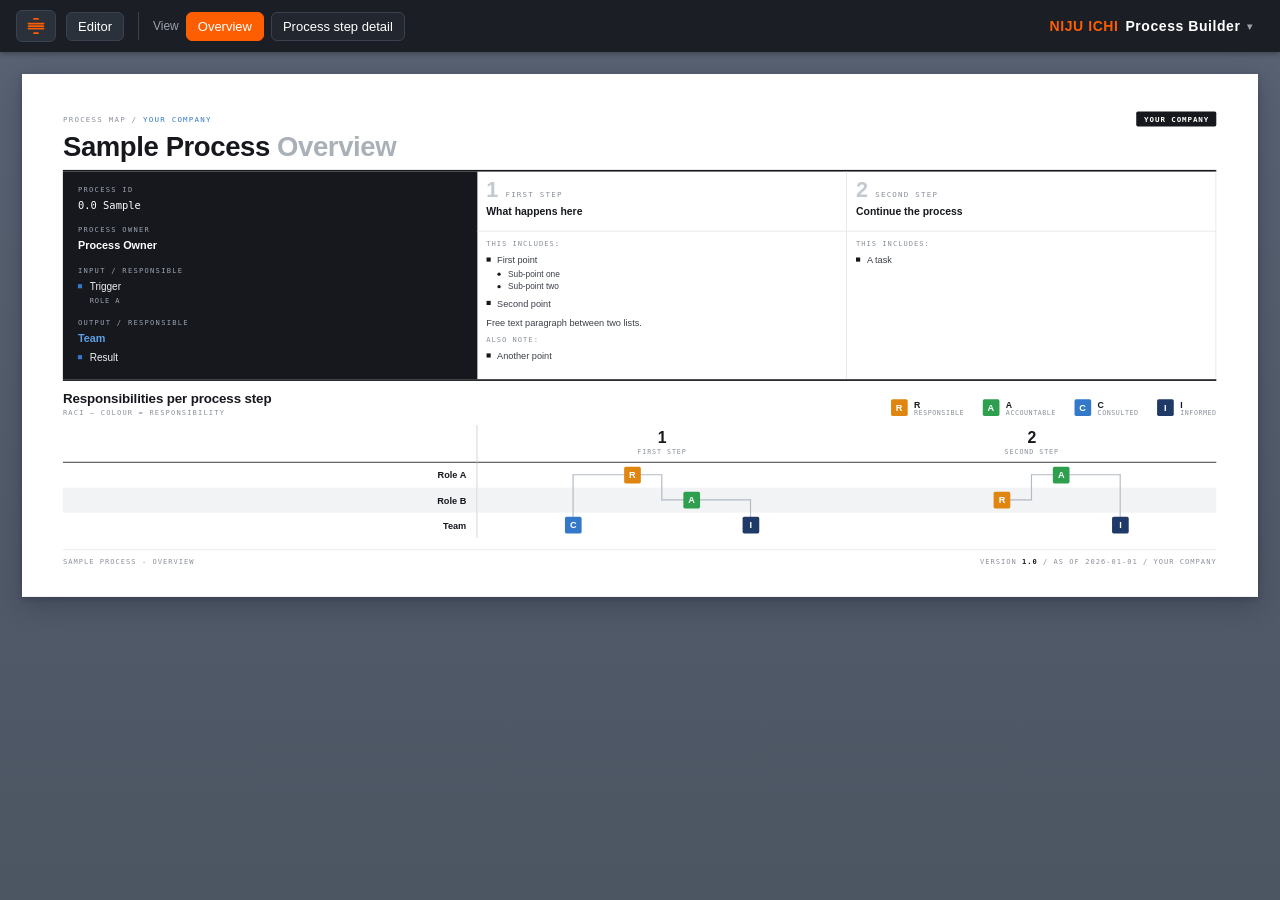
==== commit da0c05e7: "A3 builder modularization" ====
--- a/niju-ichi/modules/process-builder/index.html
+++ b/niju-ichi/modules/process-builder/index.html
@@ -18,6 +18,7 @@
 <script src="../../shared/design/strategy-editorial.js"></script>
 <script src="../../shared/design/executive-dark.js"></script>
 <script src="../../shared/js/config.js"></script>
+<script src="../../shared/js/prozess.js"></script>
 <script src="../../shared/js/backup.js"></script>
 <script src="../../shared/js/org.js"></script>
 <style>
@@ -827,3628 +828,17 @@
     <div class="stage cfg-stage" id="cfgHost" hidden></div>
   </div>
 
-<script>
-/* Kurzform für Übersetzungen (UI-Texte); Inhalte des Nutzers werden NIE übersetzt. */
-const t = (k, vars) => NIJU.I18N.t(k, vars);
-
-/* ============================================================
-   Embedded sample data (neutral default — released build)
-   ============================================================ */
-const BEISPIEL_DATEN = {
-  "meta": {
-    "titel": "Sample Process - Overview",
-    "firma": "Your Company",
-    "firmaModus": "text",
-    "logo": "",
-    "prozessId": "0.0 Sample",
-    "version": "1.0",
-    "datum": "2026-01-01",
-    "processOwner": "Process Owner",
-    "fusstext": "Sample process - overview"
-  },
-  "input": {
-    "label": "Input [Responsible]",
-    "punkte": [
-      "Trigger [Role A]"
-    ]
-  },
-  "output": {
-    "label": "Output [Responsible]",
-    "verantwortlich": "Team",
-    "punkte": [
-      "Result"
-    ]
-  },
-  "schritte": [
-    {
-      "id": "step1",
-      "kopfId": "1",
-      "titel": "First step",
-      "untertitel": "What happens here",
-      "bloecke": [
-        {
-          "typ": "liste",
-          "stil": "eckig",
-          "ueberschrift": "This includes:",
-          "punkte": [
-            {
-              "text": "First point",
-              "unterpunkte": [
-                "Sub-point one",
-                "Sub-point two"
-              ]
-            },
-            {
-              "text": "Second point"
-            }
-          ]
-        },
-        {
-          "typ": "absatz",
-          "text": "Free text paragraph between two lists."
-        },
-        {
-          "typ": "liste",
-          "stil": "eckig",
-          "ueberschrift": "Also note:",
-          "punkte": [
-            {
-              "text": "Another point"
-            }
-          ]
-        }
-      ],
-      "beschreibung": []
-    },
-    {
-      "id": "step2",
-      "kopfId": "2",
-      "titel": "Second step",
-      "untertitel": "Continue the process",
-      "bloecke": [
-        {
-          "typ": "liste",
-          "stil": "eckig",
-          "ueberschrift": "This includes:",
-          "punkte": [
-            {
-              "text": "A task"
-            }
-          ]
-        }
-      ],
-      "beschreibung": []
-    }
-  ],
-  "rollen": [
-    "Role A",
-    "Role B",
-    "Team"
-  ],
-  "raci": {
-    "step1": {
-      "Role A": [
-        "R"
-      ],
-      "Role B": [
-        "A"
-      ],
-      "Team": [
-        "C",
-        "I"
-      ]
-    },
-    "step2": {
-      "Role A": [
-        "A"
-      ],
-      "Role B": [
-        "R"
-      ],
-      "Team": [
-        "I"
-      ]
-    }
-  },
-  "legende": {
-    "R": "Responsible",
-    "A": "Accountable",
-    "C": "Consulted",
-    "I": "Informed"
-  }
-};
-
-/* Eingebettetes Standard-Template (inhaltsgleich zu data/templates/standard.json),
-   damit "Neuer Prozess" auch per Doppelklick ohne Server offline funktioniert.
-   Bei Änderungen beide synchron halten. */
-const TEMPLATE_LEER = {
-  "meta": { "titel": "New process overview", "firma": "", "firmaModus": "text", "logo": "", "prozessId": "", "version": "1.0", "datum": "", "processOwner": "", "fusstext": "" },
-  "input": { "label": "Input [Responsible]", "punkte": [""] },
-  "output": { "label": "Output [Responsible]", "verantwortlich": "", "punkte": [""] },
-  "schritte": [
-    { "id": "standards", "kopfId": "", "titel": "Standards", "untertitel": "", "punkteUeberschrift": "Standards to develop:", "punkte": [{ "text": "" }], "beschreibung": [] },
-    { "id": "schritt1", "kopfId": "", "titel": "Process step 1", "untertitel": "", "punkteUeberschrift": "This includes:", "punkte": [{ "text": "" }], "beschreibung": [] },
-    { "id": "schritt2", "kopfId": "", "titel": "Process step 2", "untertitel": "", "punkteUeberschrift": "This includes:", "punkte": [{ "text": "" }], "beschreibung": [] },
-    { "id": "schritt3", "kopfId": "", "titel": "Process step 3", "untertitel": "", "punkteUeberschrift": "This includes:", "punkte": [{ "text": "" }], "beschreibung": [] },
-    { "id": "schritt4", "kopfId": "", "titel": "Process step 4", "untertitel": "", "punkteUeberschrift": "This includes:", "punkte": [{ "text": "" }], "beschreibung": [] }
-  ],
-  "rollen": [],
-  "raci": { "standards": {}, "schritt1": {}, "schritt2": {}, "schritt3": {}, "schritt4": {} },
-  "legende": {
-    "R": "Concept responsibility (Responsible)",
-    "A": "Decision responsibility (Accountable)",
-    "C": "Contribution responsibility (Consulted)",
-    "I": "Right to be informed (Informed)"
-  }
-};
-
-const RACI_REIHENFOLGE = ["R", "A", "C", "I"];   /* Legende-Reihenfolge */
-const SLOT_REIHENFOLGE = ["C", "R", "A", "I"];   /* feste Plätze im RACI-Feld */
-const SVG_NS = "http://www.w3.org/2000/svg";
-
-/* Zentraler Zustand: die aktuell bearbeiteten Daten + Editor-Modus + Ansicht.
-   ansicht: "uebersicht" | "detail"; detailIndex = angezeigter Schritt im Detail. */
-const STATE = { daten: null, bearbeiten: false, zuKlappen: {}, ansicht: "uebersicht", detailIndex: 0 };
-
-function tiefKopie(obj) { return JSON.parse(JSON.stringify(obj)); }
-
-/* Daten setzen = Vorschau rendern und (falls offen) Editor neu aufbauen. */
-function setDaten(daten) {
-  STATE.daten = daten;
-  render(STATE.daten);
-  if (STATE.bearbeiten) baueEditor();
-}
-
-/* ---------- kleine Helfer ---------- */
-function el(tag, klasse, text) {
-  const e = document.createElement(tag);
-  if (klasse) e.className = klasse;
-  if (text !== undefined && text !== null) e.textContent = text;
-  return e;
-}
-/* Im Badge angezeigter Text je RACI-Buchstabe (aus dem aktiven/Prozess-Design;
-   Fallback = Buchstabe selbst). So lassen sich die Badges im Design umbenennen. */
-function raciLabel(b) { return (window.NIJU && NIJU.DESIGN && NIJU.DESIGN.labelFor) ? NIJU.DESIGN.labelFor(b) : b; }
-function badge(buchstabe) { return el("span", "badge badge-" + buchstabe, raciLabel(buchstabe)); }
-
-/* "Input [Verantwortlich]" -> "INPUT / VERANTWORTLICH" */
-function labelFormat(text) {
-  return (text || "").toUpperCase().replace(/\s*\[/, " / ").replace(/\]/g, "");
-}
-/* "Unternehmensstrategie [CEO]" -> {text, tag} */
-function tagSplit(s) {
-  const m = String(s).match(/^(.*?)\s*\[([^\]]+)\]\s*$/);
-  if (m) return { text: m[1], tag: m[2] };
-  return { text: String(s), tag: null };
-}
-/* "Konzeptverantwortung (Responsible)" -> {titel:"Responsible", sub:"Konzeptverantwortung"} */
-function legendeTeile(text) {
-  const m = String(text).match(/^(.*?)\s*\(([^)]+)\)\s*$/);
-  if (m) return { sub: m[1], titel: m[2] };
-  return { sub: text, titel: "" };
-}
-/* "1.4.3 Organisationsentwicklung" -> {num:"1.4.3", name:"Organisationsentwicklung"} */
-function prozessIdTeile(text) {
-  const m = String(text || "").match(/^\s*([\d.]+)\s+(.*)$/);
-  if (m) return { num: m[1], name: m[2] };
-  return { num: "", name: String(text || "") };
-}
-/* Sichere Rich-Text-Ausgabe (Detailseite): HTML escapen, **fett** zulassen */
-function richHTML(s) {
-  const esc = String(s).replace(/&/g, "&amp;").replace(/</g, "&lt;").replace(/>/g, "&gt;");
-  return esc.replace(/\*\*(.+?)\*\*/g, "<strong>$1</strong>");
-}
-
-/* Firma oben rechts in der Kopfzeile: als Text-Chip oder als Logo-Bild.
-   meta.firmaModus = "text" | "logo"; meta.logo = Data-URL (PNG/JPEG). */
-function firmaElement(m) {
-  if (m.firmaModus === "logo" && m.logo) {
-    const img = el("img", "firma-logo");
-    img.src = m.logo;
-    img.alt = m.firma || "Logo";
-    return img;
-  }
-  if (m.firma) return el("span", "chip", m.firma);
-  return null;
-}
-
-/* Aufzählung für die dunkle Meta-Seitenleiste (mit [Tag]-Unterzeile) */
-function metaListe(punkte) {
-  const ul = el("ul", "mliste");
-  (punkte || []).forEach(p => {
-    const { text, tag } = tagSplit(typeof p === "string" ? p : (p.text || ""));
-    const li = el("li");
-    li.appendChild(el("span", "mtext", text));
-    if (tag) li.appendChild(el("span", "mtag", tag));
-    ul.appendChild(li);
-  });
-  return ul;
-}
-
-/* Aufzählung für Schritt-Inhalt (mit optionalen Unterpunkten) */
-function punkteListe(punkte) {
-  const ul = el("ul", "liste");
-  (punkte || []).forEach(p => {
-    const li = el("li");
-    const text = (typeof p === "string") ? p : (p.text || "");
-    li.appendChild(el("span", "txt", text));
-    const unter = (typeof p === "object" && p.unterpunkte) ? p.unterpunkte : null;
-    if (unter && unter.length) {
-      const subUl = el("ul");
-      unter.forEach(u => subUl.appendChild(el("li", null, u)));
-      li.appendChild(subUl);
-    }
-    ul.appendChild(li);
-  });
-  return ul;
-}
-
-/* ---- Schritt-Inhalt: flexibles Block-Modell (Phase B) ----------------------
-   Ein Schritt hat eine geordnete Block-Folge `bloecke[]`:
-     { typ:"liste", stil:"eckig", ueberschrift?, punkte:[{text,unterpunkte?}] }
-     { typ:"absatz", text }
-   Das alte Modell (punkteUeberschrift + punkte) wird beim Laden migriert.
-   `schrittBloecke` liest beide Modelle (Fallback, ohne zu mutieren) — so
-   funktionieren Renderer/Export auch ohne vorherige Migration. -------------- */
-function schrittBloecke(s) {
-  if (s && Array.isArray(s.bloecke)) return s.bloecke;
-  return [{ typ: "liste", stil: "eckig", ueberschrift: (s && s.punkteUeberschrift) || "", punkte: (s && s.punkte) || [] }];
-}
-function normalisiereSchritte(daten) {
-  ((daten && daten.schritte) || []).forEach(s => {
-    if (Array.isArray(s.bloecke)) return;            /* schon migriert */
-    const bl = [];
-    if ((s.punkteUeberschrift && String(s.punkteUeberschrift).trim()) || (s.punkte && s.punkte.length)) {
-      bl.push({ typ: "liste", stil: "eckig", ueberschrift: s.punkteUeberschrift || "", punkte: s.punkte || [] });
-    }
-    s.bloecke = bl;
-    delete s.punkteUeberschrift; delete s.punkte;    /* eine Quelle der Wahrheit */
-  });
-  return daten;
-}
-/* RACI-Werte robust normalisieren: jede belegte Zelle wird zu einem Array
-   gültiger, eindeutiger, kanonisch sortierter Buchstaben. Schützt vor von Hand
-   geschriebenen JSONs mit String-Werten ("A" statt ["A"]) oder Mehrbuchstaben-
-   Strings ("CI"): die rendern zwar (.includes greift auf Strings), würden aber
-   beim ersten Klick auf eine Matrix-Zelle crashen, weil toggleRaci() .slice()/
-   .push() auf einem String aufruft. Idempotent; persistiert beim Speichern
-   automatisch saubere Arrays in die Datei. */
-function normalisiereRaci(daten) {
-  const raci = daten && daten.raci;
-  if (!raci || typeof raci !== "object") return daten;
-  Object.keys(raci).forEach(sid => {
-    const zeile = raci[sid];
-    if (!zeile || typeof zeile !== "object") { delete raci[sid]; return; }
-    Object.keys(zeile).forEach(rolle => {
-      const roh = zeile[rolle];
-      if (roh == null) { delete zeile[rolle]; return; }
-      const flach = (Array.isArray(roh) ? roh.join("") : String(roh)).toUpperCase();
-      const arr = RACI_REIHENFOLGE.filter(b => flach.indexOf(b) >= 0);
-      if (arr.length) zeile[rolle] = arr; else delete zeile[rolle];
-    });
-  });
-  return daten;
-}
-
-/* ============================================================
-   Render-Dispatcher: wählt Übersicht oder Detailseite
-   ============================================================ */
-function render(daten) {
-  normalisiereSchritte(daten);
-  normalisiereRaci(daten);
-  const blatt = document.getElementById("blatt");
-  if (window.NIJU.DESIGN) window.NIJU.DESIGN.applyForProcess(daten);
-  blatt.classList.toggle("detail", STATE.ansicht === "detail");
-  if (STATE.ansicht === "detail") renderDetail(daten);
-  else renderUebersicht(daten);
-  aktualisiereSchrittWahl();
-}
-
-/* ============================================================
-   Render-Funktion: Prozessübersicht (A3 quer)
-   ============================================================ */
-function renderUebersicht(daten) {
-  const blatt = document.getElementById("blatt");
-  blatt.innerHTML = "";
-  blatt.classList.toggle("bearbeiten", STATE.bearbeiten);
-  if (!daten || !daten.meta) {
-    blatt.innerHTML = '<div class="leer-hinweis"></div>'; blatt.firstChild.textContent = t("msg.invalidData");
-    return;
-  }
-
-  const m = daten.meta;
-  const schritte = daten.schritte || [];
-  const rollen = daten.rollen || [];
-  const n = schritte.length;
-  const versStand = "VERSION " + " "; // Platzhalter (wird unten zusammengebaut)
-
-  /* ----- Eyebrow / Top-Strip ----- */
-  const topbar = el("div", "topbar");
-  const tbl = el("div", "tb-l");
-  tbl.appendChild(document.createTextNode(t("render.processMap") + " "));
-  if (m.firma) { tbl.appendChild(document.createTextNode("/ ")); tbl.appendChild(el("span", "ak", m.firma)); }
-  topbar.appendChild(tbl);
-  const tbr = el("div", "tb-r");
-  const firmaEl = firmaElement(m);   /* Firma oben rechts: Text-Chip oder Logo */
-  if (firmaEl) tbr.appendChild(firmaEl);
-  topbar.appendChild(tbr);
-  blatt.appendChild(topbar);
-
-  /* ----- Titel (zweifarbig: vor "-" fett, danach hell) ----- */
-  const titelWrap = el("div", "titel");
-  const h1 = el("h1");
-  const teile = (m.titel || "").split(/\s[-–]\s/);
-  h1.appendChild(el("span", "t1", teile[0] || ""));
-  if (teile.length > 1) { h1.appendChild(document.createTextNode(" ")); h1.appendChild(el("span", "t2", teile.slice(1).join(" – "))); }
-  titelWrap.appendChild(h1);
-  blatt.appendChild(titelWrap);
-
-  /* ----- Raster ----- */
-  const raster = el("div", "raster");
-  raster.style.gridTemplateColumns = "minmax(205px, 1.12fr) repeat(" + n + ", 1fr)";
-
-  /* Dunkles Meta-Panel: ein Block über Band 1 + 2 (grid-row 1/3).
-     Vier Gruppen werden über die volle Höhe gleichmäßig verteilt. */
-  const meta = el("div", "zelle meta");
-  meta.style.gridColumn = "1";
-  meta.style.gridRow = "1 / span 2";
-  const mgruppe = (bauen) => { const g = el("div", "mgroup"); bauen(g); meta.appendChild(g); };
-  mgruppe(g => {
-    g.appendChild(el("div", "mlabel", t("field.processId")));
-    g.appendChild(el("div", "mval-id", m.prozessId || "—"));
-  });
-  mgruppe(g => {
-    g.appendChild(el("div", "mlabel", t("field.processOwner")));
-    g.appendChild(el("div", "mval", m.processOwner || "—"));
-  });
-  if (daten.input) mgruppe(g => {
-    g.appendChild(el("div", "mlabel", labelFormat(daten.input.label || t("field.input"))));
-    g.appendChild(metaListe(daten.input.punkte));
-  });
-  if (daten.output) mgruppe(g => {
-    g.appendChild(el("div", "mlabel", labelFormat(daten.output.label || t("field.output"))));
-    if (daten.output.verantwortlich) g.appendChild(el("div", "mval akzent", daten.output.verantwortlich));
-    g.appendChild(metaListe(daten.output.punkte));
-  });
-  raster.appendChild(meta);
-
-  /* Band 1: Schritt-Köpfe (Zeile 1) */
-  schritte.forEach((s, i) => {
-    const k = el("div", "zelle schritt-kopf");
-    k.style.gridColumn = String(i + 2);
-    k.style.gridRow = "1";
-    const top = el("div", "sk-top");
-    /* Spaltenkopf-ID (frei wählbar). Ohne ID beginnt der Titel linksbündig. */
-    if (s.kopfId) top.appendChild(el("span", "sk-num", s.kopfId));
-    top.appendChild(el("span", "sk-lab", (s.titel || "").toUpperCase()));
-    k.appendChild(top);
-    if (s.untertitel) k.appendChild(el("div", "sk-sub", s.untertitel));
-    raster.appendChild(k);
-  });
-
-  /* Band 2: Schritt-Inhalte (Zeile 2) */
-  schritte.forEach((s, i) => {
-    const c = el("div", "zelle schritt-inhalt");
-    c.style.gridColumn = String(i + 2);
-    c.style.gridRow = "2";
-    schrittBloecke(s).forEach(block => {
-      const bd = el("div", "si-block");
-      if (block.typ === "absatz") {
-        const p = el("div", "si-absatz"); p.innerHTML = richHTML(block.text || ""); bd.appendChild(p);
-      } else {
-        if (block.ueberschrift) bd.appendChild(el("div", "si-lab", block.ueberschrift));
-        bd.appendChild(punkteListe(block.punkte));
-      }
-      c.appendChild(bd);
-    });
-    raster.appendChild(c);
-  });
-
-  /* ----- RACI: Kopf mit Titel + Legende (volle Breite) ----- */
-  const rhead = el("div", "raci-head");
-  const rht = el("div");
-  rht.appendChild(el("div", "rh-titel", t("render.raciTitle")));
-  rht.appendChild(el("span", "rh-sub", t("render.raciSub")));
-  rhead.appendChild(rht);
-  const legende = el("div", "legende");
-  const leg = daten.legende || {};
-  RACI_REIHENFOLGE.forEach(b => {
-    if (!leg[b]) return;
-    const t = legendeTeile(leg[b]);
-    const item = el("div", "leg-item");
-    item.appendChild(badge(b));
-    const txt = el("div", "leg-txt");
-    txt.appendChild(el("b", null, t.titel || raciLabel(b)));
-    if (t.sub) txt.appendChild(el("i", null, t.sub));
-    item.appendChild(txt);
-    legende.appendChild(item);
-  });
-  rhead.appendChild(legende);
-  raster.appendChild(rhead);
-
-  /* ----- RACI: Spaltenkopf (00–04) ----- */
-  raster.appendChild(el("div", "raci-corner"));
-  schritte.forEach((s, i) => {
-    const c = el("div", "raci-num");
-    if (s.kopfId) c.appendChild(el("span", "rn-num", s.kopfId));
-    c.appendChild(el("span", "rn-lab", (s.titel || "").toUpperCase()));
-    raster.appendChild(c);
-  });
-
-  /* ----- RACI: Matrix-Zeilen ----- */
-  rollen.forEach((rolle, ri) => {
-    const stripe = "rrow-" + (ri % 2);
-    raster.appendChild(el("div", "raci-rolle " + stripe, rolle));
-    schritte.forEach(s => {
-      const zelle = el("div", "raci-zelle " + stripe);
-      const eintrag = (daten.raci && daten.raci[s.id]) ? daten.raci[s.id][rolle] : null;
-      if (eintrag && eintrag.length) {
-        SLOT_REIHENFOLGE.forEach(b => {
-          if (eintrag.includes(b)) {
-            const bel = badge(b);
-            bel.classList.add("slot-" + b);
-            bel.dataset.step = s.id;
-            bel.dataset.letter = b;
-            zelle.appendChild(bel);
-          }
-        });
-      }
-      if (STATE.bearbeiten) {
-        zelle.classList.add("editierbar");
-        zelle.title = t("raci.clickHint");
-        zelle.addEventListener("click", (ev) => { ev.stopPropagation(); oeffneRaciMenu(zelle, s.id, rolle); });
-      }
-      raster.appendChild(zelle);
-    });
-  });
-
-  blatt.appendChild(raster);
-
-  /* ----- Fuß ----- */
-  const footer = el("div", "footer");
-  footer.appendChild(el("div", "f-l", m.fusstext || ""));
-  const fr = el("div", "f-r");
-  if (m.version) { fr.appendChild(document.createTextNode(t("render.version") + " ")); fr.appendChild(el("b", null, m.version)); }
-  if (m.datum)   fr.appendChild(document.createTextNode("  /  " + t("render.asOf") + " " + m.datum));
-  if (m.firma)   fr.appendChild(document.createTextNode("  /  " + m.firma));
-  footer.appendChild(fr);
-  blatt.appendChild(footer);
-
-  requestAnimationFrame(() => { zeichneVerbinder(); passeBildschirmEin(); });
-}
-
-/* ============================================================
-   RACI-Verbinder zeichnen — Dispatcher je Ansicht
-   ============================================================ */
-function zeichneVerbinder() {
-  if (STATE.ansicht === "detail") zeichneVerbinderDetail();
-  else zeichneVerbinderUebersicht();
-}
-
-/* ----- Verbinder für die Übersicht (alle Schritt-Spalten) ----- */
-function zeichneVerbinderUebersicht() {
-  const blatt = document.getElementById("blatt");
-  if (!blatt) return;
-  /* Während der Messung das transform:scale neutralisieren, damit
-     getBoundingClientRect natürliche (unskalierte) Koordinaten liefert. */
-  const altTransform = blatt.style.transform;
-  blatt.style.transform = "none";
-
-  let svg = document.getElementById("verbinder");
-  if (!svg) { svg = document.createElementNS(SVG_NS, "svg"); svg.id = "verbinder"; blatt.appendChild(svg); }
-  while (svg.firstChild) svg.removeChild(svg.firstChild);
-
-  const bRect = blatt.getBoundingClientRect();
-  const w = blatt.clientWidth, h = blatt.clientHeight;
-  svg.setAttribute("viewBox", "0 0 " + w + " " + h);
-  svg.setAttribute("preserveAspectRatio", "none");
-
-  function linie(x1, y1, x2, y2) {
-    const l = document.createElementNS(SVG_NS, "line");
-    l.setAttribute("x1", x1); l.setAttribute("y1", y1);
-    l.setAttribute("x2", x2); l.setAttribute("y2", y2);
-    svg.appendChild(l);
-  }
-  function elbow(x1, y1, x2, y2) {
-    if (Math.abs(y1 - y2) < 0.5) { linie(x1, y1, x2, y2); return; }
-    const xm = (x1 + x2) / 2;
-    linie(x1, y1, xm, y1); linie(xm, y1, xm, y2); linie(xm, y2, x2, y2);
-  }
-  const zentrum = (b) => {
-    const r = b.getBoundingClientRect();
-    return { x: r.left + r.width / 2 - bRect.left, y: r.top + r.height / 2 - bRect.top };
-  };
-
-  const proSchritt = {};
-  Array.from(blatt.querySelectorAll(".raci-zelle .badge")).forEach(b => {
-    (proSchritt[b.dataset.step] = proSchritt[b.dataset.step] || []).push(b);
-  });
-
-  Object.keys(proSchritt).forEach(stepId => {
-    const cs = [], is = []; let R = null, A = null;
-    proSchritt[stepId].forEach(b => {
-      const p = zentrum(b), L = b.dataset.letter;
-      if (L === "C") cs.push(p); else if (L === "I") is.push(p);
-      else if (L === "R") R = p; else if (L === "A") A = p;
-    });
-    cs.sort((a, b) => a.y - b.y); is.sort((a, b) => a.y - b.y);
-    const xC = cs.length ? cs[0].x : null;
-    const xI = is.length ? is[0].x : null;
-    const cExtra = [], iExtra = [];
-
-    let prev = null;
-    if (xC != null) prev = { kind: "col", x: xC, extra: cExtra };
-    if (R) {
-      if (prev && prev.kind === "col") { linie(prev.x, R.y, R.x, R.y); prev.extra.push(R.y); }
-      prev = { kind: "pt", x: R.x, y: R.y };
-    }
-    if (A) {
-      if (prev && prev.kind === "pt") elbow(prev.x, prev.y, A.x, A.y);
-      else if (prev && prev.kind === "col") { linie(prev.x, A.y, A.x, A.y); prev.extra.push(A.y); }
-      prev = { kind: "pt", x: A.x, y: A.y };
-    }
-    if (xI != null) {
-      if (prev && prev.kind === "pt") { linie(prev.x, prev.y, xI, prev.y); iExtra.push(prev.y); }
-      else if (prev && prev.kind === "col") { const y = cs[0].y; linie(prev.x, y, xI, y); iExtra.push(y); prev.extra.push(y); }
-    }
-
-    function vert(items, x, extra) {
-      if (x == null) return;
-      const ys = items.map(p => p.y).concat(extra);
-      if (ys.length < 2) return;
-      const y1 = Math.min.apply(null, ys), y2 = Math.max.apply(null, ys);
-      if (y2 - y1 > 0.5) linie(x, y1, x, y2);
-    }
-    vert(cs, xC, cExtra);
-    vert(is, xI, iExtra);
-  });
-
-  blatt.style.transform = altTransform;
-}
-
-/* ============================================================
-   Render-Funktion: Prozessschritt-Detailseite (A4 quer)
-   Liest dieselben Daten wie die Übersicht; die RACI-Matrix zeigt
-   die Spalte dieses Schritts und ist damit 1:1 gespiegelt.
-   ============================================================ */
-function renderDetail(daten) {
-  const blatt = document.getElementById("blatt");
-  blatt.innerHTML = "";
-  blatt.classList.toggle("bearbeiten", STATE.bearbeiten);
-  if (!daten || !daten.meta || !daten.schritte || !daten.schritte.length) {
-    blatt.innerHTML = '<div class="leer-hinweis"></div>'; blatt.firstChild.textContent = t("msg.invalidData");
-    return;
-  }
-  const index = Math.max(0, Math.min(STATE.detailIndex || 0, daten.schritte.length - 1));
-  STATE.detailIndex = index;
-
-  const m = daten.meta;
-  const schritt = daten.schritte[index];
-  const rollen = daten.rollen || [];
-  const leg = daten.legende || {};
-  const pid = prozessIdTeile(m.prozessId);
-  const nr = String(index).padStart(2, "0");
-
-  /* ----- Eyebrow / Top-Strip ----- */
-  const topbar = el("div", "topbar");
-  const tbl = el("div", "tb-l");
-  tbl.appendChild(document.createTextNode((pid.name || "").toUpperCase() + (pid.num ? "  ·  " + pid.num + "  /  " : "  /  ")));
-  tbl.appendChild(el("span", "ak", t("render.processStep") + " " + nr));
-  topbar.appendChild(tbl);
-  const tbr = el("div", "tb-r");
-  const firmaEl = firmaElement(m);   /* Firma oben rechts: Text-Chip oder Logo */
-  if (firmaEl) tbr.appendChild(firmaEl);
-  topbar.appendChild(tbr);
-  blatt.appendChild(topbar);
-
-  /* ----- Titel = Untertitel des Schritts ----- */
-  const titelWrap = el("div", "titel");
-  titelWrap.appendChild(el("h1", null, schritt.untertitel || schritt.titel || t("render.stepFallback", { n: index })));
-  blatt.appendChild(titelWrap);
-
-  /* ----- Körper: zwei Spalten ----- */
-  const koerper = el("div", "koerper");
-  koerper.appendChild(baueDetailLinks(daten, schritt, rollen, leg));
-  koerper.appendChild(baueDetailRechts(schritt, leg));
-  blatt.appendChild(koerper);
-
-  /* ----- Fuß ----- */
-  const footer = el("div", "footer");
-  footer.appendChild(el("div", "f-l", m.fusstext || ""));
-  const fr = el("div", "f-r");
-  if (m.version) { fr.appendChild(document.createTextNode(t("render.version") + " ")); fr.appendChild(el("b", null, m.version)); }
-  if (m.datum)   fr.appendChild(document.createTextNode("  /  " + t("render.asOf") + " " + m.datum));
-  if (m.firma)   fr.appendChild(document.createTextNode("  /  " + m.firma));
-  footer.appendChild(fr);
-  blatt.appendChild(footer);
-
-  requestAnimationFrame(() => { zeichneVerbinder(); passeBildschirmEin(); });
-}
-
-/* ---------- Detail: linke Spalte — RACI-Mini-Matrix + Legende ---------- */
-function baueDetailLinks(daten, schritt, rollen, leg) {
-  const sp = el("div", "spalte-links");
-  const lab = el("div", "abschnitt-lab");
-  lab.appendChild(document.createTextNode(t("detail.responsibilities") + " "));
-  lab.appendChild(el("span", "dim", t("detail.raciThisStep")));
-  sp.appendChild(lab);
-
-  const matrix = el("div", "raci-matrix");
-  matrix.appendChild(el("div", "rm-corner"));
-  matrix.appendChild(el("div", "rm-kopf"));
-
-  const eintragProRolle = (daten.raci && daten.raci[schritt.id]) ? daten.raci[schritt.id] : {};
-  rollen.forEach((rolle, ri) => {
-    const stripe = (ri % 2 === 0) ? " stripe" : "";
-    matrix.appendChild(el("div", "rm-rolle" + stripe, rolle));
-    const zelle = el("div", "rm-zelle" + stripe);
-    const eintrag = eintragProRolle[rolle];
-    if (eintrag && eintrag.length) {
-      SLOT_REIHENFOLGE.forEach(b => {
-        if (eintrag.includes(b)) {
-          const bel = badge(b);
-          bel.classList.add("slot-" + b);
-          bel.dataset.letter = b;
-          zelle.appendChild(bel);
-        }
-      });
-    }
-    if (STATE.bearbeiten) {
-      zelle.classList.add("editierbar");
-      zelle.title = t("raci.clickHint");
-      zelle.addEventListener("click", (ev) => { ev.stopPropagation(); oeffneRaciMenu(zelle, schritt.id, rolle); });
-    }
-    matrix.appendChild(zelle);
-  });
-  sp.appendChild(matrix);
-
-  sp.appendChild(el("hr", "leg-trenner"));
-  const legende = el("div", "legende");
-  RACI_REIHENFOLGE.forEach(b => {
-    if (!leg[b]) return;
-    const t = legendeTeile(leg[b]);
-    const item = el("div", "leg-item");
-    item.appendChild(badge(b));
-    const txt = el("div", "leg-txt");
-    txt.appendChild(el("b", null, t.titel || raciLabel(b)));
-    if (t.sub) txt.appendChild(el("i", null, t.sub));
-    item.appendChild(txt);
-    legende.appendChild(item);
-  });
-  sp.appendChild(legende);
-  return sp;
-}
-
-/* ---------- Detail: rechte Spalte — Beschreibungs-Blöcke je RACI-Buchstabe ---------- */
-function baueDetailRechts(schritt, leg) {
-  const sp = el("div", "spalte-rechts");
-  const lab = el("div", "abschnitt-lab");
-  lab.appendChild(document.createTextNode(t("detail.description") + " "));
-  lab.appendChild(el("span", "dim", t("detail.assignmentRaci")));
-  sp.appendChild(lab);
-
-  const bloecke = schritt.beschreibung || [];
-  if (!bloecke.length) {
-    sp.appendChild(el("div", "leer-hinweis", t("detail.noDescription")));
-    return sp;
-  }
-
-  bloecke.forEach(block => {
-    const b = (block.raci || "").toUpperCase();
-    const wrap = el("div", "beschr-block");
-    wrap.appendChild(el("div", "bb-badge " + b, raciLabel(b)));
-    const inhalt = el("div", "bb-inhalt");
-    const t = legendeTeile(leg[b] || "");
-    const eyebrow = el("div", "bb-eyebrow " + b);
-    eyebrow.appendChild(document.createTextNode((t.titel || raciLabel(b)).toUpperCase() + " "));
-    if (t.sub) eyebrow.appendChild(el("span", "dim", "· " + t.sub.toUpperCase()));
-    inhalt.appendChild(eyebrow);
-    if (block.titel) inhalt.appendChild(el("div", "bb-titel", block.titel));
-    (block.inhalt || []).forEach(teil => {
-      if (typeof teil === "string") {
-        const p = el("p", "bb-p");
-        p.innerHTML = richHTML(teil);
-        inhalt.appendChild(p);
-      } else if (teil && teil.liste) {
-        const ul = el("ul", "bb-liste" + (teil.spalten === 2 ? " spalten2" : ""));
-        teil.liste.forEach(li => {
-          const item = el("li");
-          const txt = (typeof li === "string") ? li : (li.text || "");
-          item.innerHTML = richHTML(txt);
-          const unter = (typeof li === "object" && li && li.unterpunkte) ? li.unterpunkte : null;
-          if (unter && unter.length) {
-            const sub = el("ul");
-            unter.forEach(u => { const sl = el("li"); sl.innerHTML = richHTML(u); sub.appendChild(sl); });
-            item.appendChild(sub);
-          }
-          ul.appendChild(item);
-        });
-        inhalt.appendChild(ul);
-      }
-    });
-    wrap.appendChild(inhalt);
-    sp.appendChild(wrap);
-  });
-  return sp;
-}
-
-/* ----- Verbinder für die Detail-Mini-Matrix (eine Schritt-Spalte) ----- */
-function zeichneVerbinderDetail() {
-  const matrix = document.querySelector(".raci-matrix");
-  const blatt = document.getElementById("blatt");
-  if (!matrix || !blatt) return;
-  const altTransform = blatt.style.transform;
-  blatt.style.transform = "none";
-
-  let svg = document.getElementById("verbinder");
-  if (!svg) { svg = document.createElementNS(SVG_NS, "svg"); svg.id = "verbinder"; matrix.appendChild(svg); }
-  while (svg.firstChild) svg.removeChild(svg.firstChild);
-
-  const mRect = matrix.getBoundingClientRect();
-  const w = matrix.clientWidth, h = matrix.clientHeight;
-  svg.setAttribute("viewBox", "0 0 " + w + " " + h);
-  svg.setAttribute("preserveAspectRatio", "none");
-
-  function linie(x1, y1, x2, y2) {
-    const l = document.createElementNS(SVG_NS, "line");
-    l.setAttribute("x1", x1); l.setAttribute("y1", y1);
-    l.setAttribute("x2", x2); l.setAttribute("y2", y2);
-    svg.appendChild(l);
-  }
-  function elbow(x1, y1, x2, y2) {
-    if (Math.abs(y1 - y2) < 0.5) { linie(x1, y1, x2, y2); return; }
-    const xm = (x1 + x2) / 2;
-    linie(x1, y1, xm, y1); linie(xm, y1, xm, y2); linie(xm, y2, x2, y2);
-  }
-  const zentrum = (b) => {
-    const r = b.getBoundingClientRect();
-    return { x: r.left + r.width / 2 - mRect.left, y: r.top + r.height / 2 - mRect.top };
-  };
-
-  const badges = Array.from(matrix.querySelectorAll(".rm-zelle .badge"));
-  const cs = [], is = []; let R = null, A = null;
-  badges.forEach(b => {
-    const p = zentrum(b), L = b.dataset.letter;
-    if (L === "C") cs.push(p); else if (L === "I") is.push(p);
-    else if (L === "R") R = p; else if (L === "A") A = p;
-  });
-  cs.sort((a, b) => a.y - b.y); is.sort((a, b) => a.y - b.y);
-  const xC = cs.length ? cs[0].x : null;
-  const xI = is.length ? is[0].x : null;
-  const cExtra = [], iExtra = [];
-
-  let prev = null;
-  if (xC != null) prev = { kind: "col", x: xC, extra: cExtra };
-  if (R) {
-    if (prev && prev.kind === "col") { linie(prev.x, R.y, R.x, R.y); prev.extra.push(R.y); }
-    prev = { kind: "pt", x: R.x, y: R.y };
-  }
-  if (A) {
-    if (prev && prev.kind === "pt") elbow(prev.x, prev.y, A.x, A.y);
-    else if (prev && prev.kind === "col") { linie(prev.x, A.y, A.x, A.y); prev.extra.push(A.y); }
-    prev = { kind: "pt", x: A.x, y: A.y };
-  }
-  if (xI != null) {
-    if (prev && prev.kind === "pt") { linie(prev.x, prev.y, xI, prev.y); iExtra.push(prev.y); }
-    else if (prev && prev.kind === "col") { const y = cs[0].y; linie(prev.x, y, xI, y); iExtra.push(y); prev.extra.push(y); }
-  }
-
-  function vert(items, x, extra) {
-    if (x == null) return;
-    const ys = items.map(p => p.y).concat(extra);
-    if (ys.length < 2) return;
-    const y1 = Math.min.apply(null, ys), y2 = Math.max.apply(null, ys);
-    if (y2 - y1 > 0.5) linie(x, y1, x, y2);
-  }
-  vert(cs, xC, cExtra);
-  vert(is, xI, iExtra);
-
-  blatt.style.transform = altTransform;
-}
-
-/* ----- Schritt-Dropdown (Detail-Navigation) füllen/aktualisieren ----- */
-function aktualisiereSchrittWahl() {
-  const sel = document.getElementById("schrittWahl");
-  if (!sel) return;
-  const schritte = (STATE.daten && STATE.daten.schritte) || [];
-  sel.innerHTML = "";
-  schritte.forEach((s, i) => {
-    const o = el("option", null, String(i).padStart(2, "0") + " — " + (s.untertitel || s.titel || t("render.stepFallback", { n: i })));
-    o.value = String(i);
-    sel.appendChild(o);
-  });
-  sel.value = String(STATE.detailIndex);
-  sel.disabled = (STATE.ansicht !== "detail");
-}
-
-/* ============================================================
-   Bildschirm-Einpassung (komplett sichtbar, kein Scrollen)
-   Skalierung über transform:scale + Hülle, die die skalierte
-   Größe einnimmt. Das SVG der Verbinder skaliert 1:1 mit.
-   ============================================================ */
-function passeBildschirmEin() {
-  const blatt = document.getElementById("blatt");
-  const wrap  = document.getElementById("blattWrap");
-  if (!blatt || !wrap) return;
-  const buehne = document.querySelector(".buehne");
-  const stil = getComputedStyle(buehne);
-  const padX = parseFloat(stil.paddingLeft) + parseFloat(stil.paddingRight);
-  const padY = parseFloat(stil.paddingTop) + parseFloat(stil.paddingBottom);
-  /* Verfügbarer Platz = innere Maße der Bühne (berücksichtigt das Editor-Panel
-     automatisch, da die Bühne der Flex-Rest ist). */
-  const verfBreite = buehne.clientWidth - padX;
-  const verfHoehe  = buehne.clientHeight - padY;
-
-  blatt.style.transform = "none";              // natürliche Maße messen
-  const w = blatt.offsetWidth, h = blatt.offsetHeight;
-  let skala = Math.min(verfBreite / w, verfHoehe / h, 1);
-  if (!(skala > 0)) skala = 1;
-
-  blatt.style.transform = "scale(" + skala + ")";
-  wrap.style.width  = (w * skala) + "px";
-  wrap.style.height = (h * skala) + "px";
-}
-
-let _einpassTimer = null;
-window.addEventListener("resize", () => {
-  clearTimeout(_einpassTimer);
-  _einpassTimer = setTimeout(passeBildschirmEin, 120);
-});
-
-/* ============================================================
-   Editor (Phase 2) — Formular, RACI-Klick, Neu, Speichern
-   ============================================================ */
-
-/* Nach einer Struktur-Änderung (hinzufügen/entfernen/umsortieren):
-   Vorschau neu rendern UND das Formular neu aufbauen. */
-function nachStruktur() { render(STATE.daten); baueEditor(); }
-
-/* ----- DOM-Helfer für Formularfelder ----- */
-function feld(label, wert, onChange, opts) {
-  opts = opts || {};
-  const f = el("div", "ed-field");
-  if (label) f.appendChild(el("label", null, label));
-  const inp = opts.mehrzeilig ? document.createElement("textarea") : document.createElement("input");
-  if (!opts.mehrzeilig) inp.type = "text";
-  inp.value = (wert == null) ? "" : wert;
-  if (opts.platzhalter) inp.placeholder = opts.platzhalter;
-  inp.addEventListener("input", () => onChange(inp.value));
-  f.appendChild(inp);
-  return f;
-}
-function knopf(text, klasse, onClick, titel) {
-  const b = el("button", "mini " + (klasse || ""), text);
-  if (titel) b.title = titel;
-  b.addEventListener("click", (e) => { e.preventDefault(); onClick(); });
-  return b;
-}
-
-/* ============================================================
-   Editor redesign — shared building blocks (detail-page editor).
-   Local icons, hover-reveal icon buttons, popover menus, collapse
-   view-state, keyboard-driven list editing. All offline, no deps.
-   ============================================================ */
-const SVG_NS_ED = "http://www.w3.org/2000/svg";
-/* Local SVG icon, referencing the inline sprite at the top of <body>. */
-function ic(name) {
-  const svg = document.createElementNS(SVG_NS_ED, "svg");
-  svg.setAttribute("class", "ic"); svg.setAttribute("aria-hidden", "true");
-  const use = document.createElementNS(SVG_NS_ED, "use");
-  use.setAttribute("href", "#" + name);
-  svg.appendChild(use);
-  return svg;
-}
-function setIc(host, name) { const u = host.querySelector("use"); if (u) u.setAttribute("href", "#" + name); }
-/* 28x28 icon button. label → aria-label + title (a11y §6).
-   opts: { reveal:hover-reveal, grip:drag handle, klasse, disabled }. */
-function iconBtn(name, label, onClick, opts) {
-  opts = opts || {};
-  const b = document.createElement("button");
-  b.type = "button";
-  b.className = "ed-iconbtn" + (opts.reveal ? " ed-reveal" : "") + (opts.grip ? " ed-grip" : "") + (opts.klasse ? " " + opts.klasse : "");
-  b.setAttribute("aria-label", label); b.title = label;
-  b.appendChild(ic(name));
-  if (opts.disabled) b.disabled = true;
-  if (onClick) b.addEventListener("click", function (e) { e.preventDefault(); e.stopPropagation(); onClick(e); });
-  return b;
-}
-
-/* ----- Popover menu (⋯ overflow, + block). Plain positioned div, closes on
-   outside-click / Esc. items: { icon, label, onClick, disabled } or "-". ----- */
-let _edPop = null;
-function _edPopAussen(e) { if (_edPop && !_edPop.contains(e.target)) schliessePop(); }
-function _edPopTaste(e) { if (e.key === "Escape") schliessePop(); }
-function schliessePop() {
-  if (_edPop) { _edPop.remove(); _edPop = null; }
-  document.removeEventListener("mousedown", _edPopAussen, true);
-  document.removeEventListener("keydown", _edPopTaste, true);
-}
-function oeffnePop(anchor, items) {
-  schliessePop();
-  const pop = el("div", "ed-pop");
-  items.forEach(function (it) {
-    if (it === "-") { pop.appendChild(document.createElement("hr")); return; }
-    const b = document.createElement("button"); b.type = "button";
-    b.appendChild(ic(it.icon || "ic-dots-vertical"));
-    b.appendChild(el("span", null, it.label));
-    if (it.disabled) b.disabled = true;
-    else b.addEventListener("click", function (e) { e.preventDefault(); e.stopPropagation(); schliessePop(); it.onClick(); });
-    pop.appendChild(b);
-  });
-  document.body.appendChild(pop);
-  pop.style.position = "fixed";
-  const r = anchor.getBoundingClientRect();
-  let left = r.right - pop.offsetWidth, top = r.bottom + 4;
-  if (left < 6) left = 6;
-  if (top + pop.offsetHeight > window.innerHeight - 6) top = r.top - pop.offsetHeight - 4;
-  pop.style.left = Math.round(left) + "px";
-  pop.style.top = Math.round(Math.max(6, top)) + "px";
-  _edPop = pop;
-  setTimeout(function () {
-    document.addEventListener("mousedown", _edPopAussen, true);
-    document.addEventListener("keydown", _edPopTaste, true);
-  }, 0);
-}
-
-/* ----- Collapse view-state — NEVER written to the JSON (§4). WeakMap keyed by
-   the (stable) description-block object → Set of collapsed content-part indices.
-   Toggling only flips a CSS class (no rebuild), so the index stays valid. ----- */
-const ED_COLLAPSE = new WeakMap();
-function istZu(block, ti) { const s = ED_COLLAPSE.get(block); return !!(s && s.has(ti)); }
-function setZu(block, ti, zu) {
-  let s = ED_COLLAPSE.get(block);
-  if (!s) { s = new Set(); ED_COLLAPSE.set(block, s); }
-  if (zu) s.add(ti); else s.delete(ti);
-}
-
-/* Read a list item's text whether it is a plain string or { text, unterpunkte }. */
-function itemText(li) { return (typeof li === "object" && li) ? (li.text || "") : (li || ""); }
-function klonTeil(teil) { return (typeof teil === "object" && teil) ? JSON.parse(JSON.stringify(teil)) : teil; }
-/* Collapsed one-line summary of a content part (§5.1). */
-function blockKurz(teil) {
-  if (typeof teil === "string") {
-    const s = teil.trim().replace(/\s+/g, " ");
-    return s ? (s.length > 60 ? s.slice(0, 60) + "…" : s) : t("editor.paragraph");
-  }
-  if (teil && teil.liste) {
-    const n = teil.liste.length;
-    const f = n ? String(itemText(teil.liste[0])).trim().replace(/\s+/g, " ") : "";
-    return f ? (f + (n > 1 ? "  ·  +" + (n - 1) : "")) : t("editor.list");
-  }
-  return "";
-}
-/* Auto-grow textarea (§5.9): height = content. */
-function autoGrow(ta) { ta.style.height = "auto"; ta.style.height = ta.scrollHeight + "px"; }
-
-/* 2-column segment toggle for a list part (§5.8) — same data effect as before. */
-function segmentToggle(teil) {
-  const seg = el("div", "ed-seg"); seg.setAttribute("role", "group");
-  [["2", 2], ["1", 1]].forEach(function (o) {
-    const b = document.createElement("button"); b.type = "button"; b.textContent = o[0];
-    if ((teil.spalten === 2 ? 2 : 1) === o[1]) b.classList.add("an");
-    b.title = (o[1] === 2) ? t("editor.twoColumns") : "1";
-    b.addEventListener("click", function (e) {
-      e.preventDefault(); e.stopPropagation();
-      teil.spalten = o[1]; render(STATE.daten);
-      Array.from(seg.children).forEach(function (c) { c.classList.remove("an"); });
-      b.classList.add("an");
-    });
-    seg.appendChild(b);
-  });
-  return seg;
-}
-
-/* ----- Keyboard model focus restoration across editor rebuilds (§5.5).
-   List inputs carry data-listid/lii/ui; after a structural change we re-focus the
-   intended cell. `listid` identifies the point-list (detail: "d:<bi>:<ti>",
-   overview: "o:<si>"); ui = "x" for a top-level item, a number for a sub-point. ----- */
-let _edFokus = null;
-function nachFokus(tok) { _edFokus = tok; nachStruktur(); stelleFokusHer(); }
-function stelleFokusHer() {
-  if (!_edFokus) return;
-  const f = _edFokus; _edFokus = null;
-  const ui = (f.ui == null) ? "x" : f.ui;
-  const inp = document.querySelector('#editor input[data-listid="' + f.listid + '"][data-lii="' + f.lii + '"][data-ui="' + ui + '"]');
-  if (inp) { inp.focus(); const p = (f.caret == null) ? inp.value.length : f.caret; try { inp.setSelectionRange(p, p); } catch (e) {} }
-}
-/* The row visually above (lii,ui) — for Backspace focus handoff. */
-function vorigeZeile(liste, lii, ui) {
-  if (ui != null) return (ui > 0) ? { lii: lii, ui: ui - 1 } : { lii: lii, ui: "x" };
-  if (lii === 0) return null;
-  const prev = liste[lii - 1];
-  const subs = (typeof prev === "object" && prev && prev.unterpunkte) ? prev.unterpunkte : null;
-  return subs && subs.length ? { lii: lii - 1, ui: subs.length - 1 } : { lii: lii - 1, ui: "x" };
-}
-
-/* Move an array entry from index `from` to insertion index `to` (both on the
-   original array). Shared by drag-reorder and the ⋯ menu. */
-function arrVerschieben(arr, from, to) {
-  if (from < 0 || from >= arr.length) return;
-  const it = arr.splice(from, 1)[0];
-  if (from < to) to--;
-  if (to < 0) to = 0; if (to > arr.length) to = arr.length;
-  arr.splice(to, 0, it);
-}
-
-/* ----- Drag-reorder via the grip (HTML5 native DnD, file://-safe, §5.4).
-   The grip flips draggable on while pressed; drops only land inside the same
-   sibling group (`gruppe`); a thin --akzent line marks the insertion point.
-   reorder(from, to) mutates the array and re-renders. ----- */
-let _edDrag = null;
-function _edDropPutzen() {
-  Array.prototype.forEach.call(document.querySelectorAll(".ed-drop-before,.ed-drop-after"),
-    function (x) { x.classList.remove("ed-drop-before", "ed-drop-after"); });
-}
-function dragWire(grip, itemEl, gruppe, index, reorder) {
-  grip.addEventListener("pointerdown", function () { itemEl.draggable = true; });
-  grip.addEventListener("pointerup", function () { itemEl.draggable = false; });
-  itemEl.addEventListener("dragstart", function (e) {
-    if (!itemEl.draggable) { e.preventDefault(); return; }
-    _edDrag = { gruppe: gruppe, von: index, reorder: reorder };
-    e.dataTransfer.effectAllowed = "move";
-    try { e.dataTransfer.setData("text/plain", String(index)); } catch (_) {}
-    setTimeout(function () { itemEl.classList.add("ed-dragging"); }, 0);
-  });
-  itemEl.addEventListener("dragend", function () {
-    itemEl.draggable = false; itemEl.classList.remove("ed-dragging"); _edDropPutzen(); _edDrag = null;
-  });
-  itemEl.addEventListener("dragover", function (e) {
-    if (!_edDrag || _edDrag.gruppe !== gruppe) return;
-    e.preventDefault(); e.stopPropagation(); e.dataTransfer.dropEffect = "move";
-    const r = itemEl.getBoundingClientRect(); const after = (e.clientY - r.top) > r.height / 2;
-    _edDropPutzen();
-    itemEl.classList.add(after ? "ed-drop-after" : "ed-drop-before");
-  });
-  itemEl.addEventListener("drop", function (e) {
-    if (!_edDrag || _edDrag.gruppe !== gruppe) return;
-    e.preventDefault(); e.stopPropagation();
-    const r = itemEl.getBoundingClientRect(); const after = (e.clientY - r.top) > r.height / 2;
-    const von = _edDrag.von, ziel = index + (after ? 1 : 0), reord = _edDrag.reorder;
-    _edDropPutzen(); _edDrag = null;
-    if (von !== ziel) reord(von, ziel);
-  });
-}
-
-/* aufklappbarer Abschnitt */
-function abschnitt(titel, key, bauen) {
-  const sec = el("div", "ed-section");
-  if (STATE.zuKlappen[key]) sec.classList.add("zu");
-  const h = el("h3", "ed-h");
-  h.appendChild(el("span", null, titel));
-  h.appendChild(el("span", "pfeil", "▾"));
-  h.addEventListener("click", () => {
-    sec.classList.toggle("zu");
-    STATE.zuKlappen[key] = sec.classList.contains("zu");
-  });
-  const body = el("div", "ed-body");
-  bauen(body);
-  sec.appendChild(h); sec.appendChild(body);
-  return sec;
-}
-
-/* ----- Gemeinsame Editor-Abschnitte (Kopf-/Fußzeile) für beide Ansichten ----- */
-
-/* Kopfzeile: Firma oben rechts als Text oder Logo wählen */
-function firmaAnzeigeEditor(m) {
-  const box = el("div");
-  box.appendChild(auswahl(t("editor.companyDisplayAs"),
-    [["text", t("editor.companyText")], ["logo", t("editor.companyLogo")]],
-    m.firmaModus || "text",
-    v => { m.firmaModus = v; render(STATE.daten); baueEditor(); }));
-
-  if ((m.firmaModus || "text") === "logo") {
-    const f = el("div", "ed-field");
-    f.appendChild(el("label", null, t("editor.logoUpload")));
-    const inp = document.createElement("input");
-    inp.type = "file"; inp.accept = "image/png,image/jpeg,image/jpg"; inp.className = "ed-file";
-    inp.addEventListener("change", () => {
-      const datei = inp.files[0];
-      if (!datei) return;
-      const r = new FileReader();
-      r.onload = e => { m.logo = e.target.result; render(STATE.daten); baueEditor(); };
-      r.readAsDataURL(datei);
-    });
-    f.appendChild(inp);
-    box.appendChild(f);
-
-    if (m.logo) {
-      const prev = el("div", "logo-vorschau");
-      const img = document.createElement("img"); img.src = m.logo; img.alt = t("editor.logoPreview");
-      prev.appendChild(img);
-      prev.appendChild(knopf(t("editor.logoRemove"), "del", () => { m.logo = ""; render(STATE.daten); baueEditor(); }));
-      box.appendChild(prev);
-    } else {
-      box.appendChild(el("div", "ed-hint", t("editor.logoNone")));
-    }
-  }
-  return box;
-}
-
-function abschnittKopfzeile() {
-  return abschnitt(t("editor.secHeader"), "kopf", body => {
-    body.appendChild(el("div", "ed-hint", t("editor.headerHint")));
-    body.appendChild(firmaAnzeigeEditor(STATE.daten.meta));
-  });
-}
-
-function abschnittFusszeile() {
-  return abschnitt(t("editor.secFooter"), "fuss", body => {
-    body.appendChild(el("div", "ed-hint", t("editor.footerHint")));
-    body.appendChild(feld(t("editor.footerText"), STATE.daten.meta.fusstext, v => { STATE.daten.meta.fusstext = v; render(STATE.daten); }));
-  });
-}
-
-/* Editor für eine einfache String-Liste (Input-/Output-Punkte) */
-function stringListe(arr, addLabel, gruppe) {
-  const wrap = el("div");
-  arr.forEach(function (s, i) {
-    const row = el("div", "ed-row");
-    const inp = document.createElement("input");
-    inp.type = "text"; inp.className = "grow"; inp.value = s || "";
-    inp.addEventListener("input", function () { arr[i] = inp.value; render(STATE.daten); });
-    row.appendChild(inp);
-    const tools = el("div", "ed-tools");
-    const grip = iconBtn("ic-grip", t("editor.dragMove"), null, { reveal: true, grip: true });
-    tools.appendChild(grip);
-    /* unique group per list ("str:input"/"str:output") so items never cross lists */
-    dragWire(grip, row, "str:" + (gruppe || "x"), i, function (from, to) { arrVerschieben(arr, from, to); nachStruktur(); });
-    tools.appendChild(iconBtn("ic-trash", t("editor.remove"), function () { arr.splice(i, 1); nachStruktur(); }, { reveal: true }));
-    row.appendChild(tools);
-    wrap.appendChild(row);
-  });
-  const ghost = el("button", "ed-ghost"); ghost.type = "button";
-  ghost.appendChild(ic("ic-plus")); ghost.appendChild(el("span", null, addLabel));
-  ghost.addEventListener("click", function (e) { e.preventDefault(); arr.push(""); nachStruktur(); });
-  wrap.appendChild(ghost);
-  return wrap;
-}
-
-/* Editor für die Aufzählungspunkte (inkl. Unterpunkten) EINES Listen-Blocks.
-   Phase-B-Glue: arbeitet auf block.punkte (erster Listen-Block des Schritts).
-   Der volle Block-Editor (mehrere Blöcke, Drag&Drop) folgt in Phase C. */
-/* Collapsed one-line summary of an overview content block (list | paragraph). */
-function bloeckeKurz(block) {
-  if (block.typ === "absatz") {
-    const s = String(block.text || "").trim().replace(/\s+/g, " ");
-    return s ? (s.length > 60 ? s.slice(0, 60) + "…" : s) : t("editor.paragraph");
-  }
-  const head = String(block.ueberschrift || "").trim();
-  if (head) return head;
-  const n = (block.punkte || []).length;
-  const f = n ? String(itemText(block.punkte[0])).trim().replace(/\s+/g, " ") : "";
-  return f ? (f + (n > 1 ? "  ·  +" + (n - 1) : "")) : t("editor.list");
-}
-
-/* Overview: full block editor for a step's content (schritt.bloecke[] — list
-   blocks with a heading + points, or paragraph blocks). Mirrors the detail page's
-   inhaltEditor: collapsible block headers, hover-reveal tools, drag, the shared
-   keyboard list model, and one "+ Add block" menu (§5.1/§5.6). */
-function bloeckeEditor(schritt, si) {
-  const wrap = el("div");
-  if (!Array.isArray(schritt.bloecke)) schritt.bloecke = schrittBloecke(schritt);
-  schritt.bloecke.forEach(function (block, ti) {
-    const istListe = (block.typ !== "absatz");
-    const bl = el("div", "ed-block"); if (istZu(schritt, ti)) bl.classList.add("zu");
-
-    const h = el("div", "ed-block-h");
-    const chev = iconBtn(istZu(schritt, ti) ? "ic-chevron-right" : "ic-chevron-down", t("editor.collapse"), null, { klasse: "ed-chev" });
-    chev.addEventListener("click", function (e) {
-      e.preventDefault(); e.stopPropagation();
-      const zu = !bl.classList.contains("zu");
-      bl.classList.toggle("zu", zu); setZu(schritt, ti, zu); setIc(chev, zu ? "ic-chevron-right" : "ic-chevron-down");
-    });
-    h.appendChild(chev);
-    h.appendChild(el("span", "ed-typebadge", istListe ? t("editor.list") : t("editor.paragraph")));
-    h.appendChild(el("span", "ed-block-sum", bloeckeKurz(block)));
-    const gripB = iconBtn("ic-grip", t("editor.dragMove"), null, { reveal: true, grip: true });
-    h.appendChild(gripB);
-    dragWire(gripB, bl, "bl:" + si, ti, function (from, to) { arrVerschieben(schritt.bloecke, from, to); nachStruktur(); });
-    const moreB = iconBtn("ic-dots-vertical", t("editor.more"), function () {
-      oeffnePop(moreB, [
-        { icon: "ic-duplicate", label: t("editor.duplicate"), onClick: function () { schritt.bloecke.splice(ti + 1, 0, JSON.parse(JSON.stringify(block))); nachStruktur(); } },
-        { icon: "ic-arrow-up", label: t("editor.moveUp"), disabled: ti === 0, onClick: function () { arrVerschieben(schritt.bloecke, ti, ti - 1); nachStruktur(); } },
-        { icon: "ic-arrow-down", label: t("editor.moveDown"), disabled: ti === schritt.bloecke.length - 1, onClick: function () { arrVerschieben(schritt.bloecke, ti, ti + 2); nachStruktur(); } },
-        "-",
-        { icon: "ic-trash", label: t("editor.remove"), onClick: function () { schritt.bloecke.splice(ti, 1); nachStruktur(); } }
-      ]);
-    }, { reveal: true });
-    h.appendChild(moreB);
-    bl.appendChild(h);
-
-    const body = el("div", "ed-block-body");
-    if (istListe) {
-      if (!Array.isArray(block.punkte)) block.punkte = [];
-      body.appendChild(feld(t("editor.listHeading"), block.ueberschrift, function (v) {
-        block.ueberschrift = v; const sum = h.querySelector(".ed-block-sum"); if (sum) sum.textContent = bloeckeKurz(block); render(STATE.daten);
-      }));
-      listenKoerper(body, block.punkte, "o:" + si + ":" + ti);
-    } else {
-      const ta = document.createElement("textarea");
-      ta.className = "grow ed-grow"; ta.value = block.text || ""; ta.rows = 2;
-      ta.addEventListener("input", function () {
-        block.text = ta.value; autoGrow(ta);
-        const sum = h.querySelector(".ed-block-sum"); if (sum) sum.textContent = bloeckeKurz(block);
-        render(STATE.daten);
-      });
-      body.appendChild(ta);
-      requestAnimationFrame(function () { autoGrow(ta); });
-    }
-    bl.appendChild(body);
-    wrap.appendChild(bl);
-  });
-
-  const add = el("button", "ed-ghost"); add.type = "button";
-  add.appendChild(ic("ic-plus"));
-  add.appendChild(el("span", null, t("editor.addContentBlock")));
-  const chv = ic("ic-chevron-down"); chv.style.marginLeft = "auto"; add.appendChild(chv);
-  add.addEventListener("click", function (e) {
-    e.preventDefault();
-    oeffnePop(add, [
-      { icon: "ic-paragraph", label: t("editor.paragraph"), onClick: function () { schritt.bloecke.push({ typ: "absatz", text: "" }); nachStruktur(); } },
-      { icon: "ic-list", label: t("editor.list"), onClick: function () { schritt.bloecke.push({ typ: "liste", stil: "eckig", ueberschrift: "", punkte: [""] }); nachStruktur(); } },
-      { icon: "ic-heading", label: t("editor.heading") + " (" + t("editor.blockSoon") + ")", disabled: true }
-    ]);
-  });
-  wrap.appendChild(add);
-  return wrap;
-}
-
-/* neue, eindeutige Schritt-ID */
-function neueSchrittId(d) {
-  const vorhanden = new Set((d.schritte || []).map(s => s.id));
-  let i = 1, id;
-  do { id = "schritt_" + Date.now().toString(36) + "_" + (i++); } while (vorhanden.has(id));
-  return id;
-}
-
-/* ----- Editor-Dispatcher: Übersicht oder Detailseite ----- */
-function baueEditor() {
-  const ed = document.getElementById("editor");
-  ed.innerHTML = "";
-  if (!STATE.daten || !STATE.daten.meta) {
-    ed.innerHTML = '<div class="ed-inner"></div>'; ed.firstChild.textContent = t("editor.noEditData");
-    return;
-  }
-  if (STATE.ansicht === "detail") baueEditorDetail();
-  else baueEditorUebersicht();
-  if (typeof aktualisiereOrgNamen === "function") aktualisiereOrgNamen();
-}
-
-/* ----- Editor: Prozessübersicht ----- */
-function baueEditorUebersicht() {
-  const ed = document.getElementById("editor");
-  ed.innerHTML = "";
-  const d = STATE.daten;
-  const m = d.meta;
-  const inner = el("div", "ed-inner");
-
-  /* Allgemein / Metadaten */
-  inner.appendChild(abschnitt(t("editor.secGeneral"), "meta", body => {
-    body.appendChild(feld(t("editor.title"), m.titel, v => { m.titel = v; render(d); }, { platzhalter: t("editor.titlePh") }));
-    body.appendChild(el("div", "ed-hint", t("editor.titleHint")));
-    const z1 = el("div", "ed-2col");
-    z1.appendChild(feld(t("editor.company"), m.firma, v => { m.firma = v; render(d); }));
-    z1.appendChild(feld(t("editor.version"), m.version, v => { m.version = v; render(d); }));
-    body.appendChild(z1);
-    const z2 = el("div", "ed-2col");
-    z2.appendChild(feld(t("field.processId"), m.prozessId, v => { m.prozessId = v; render(d); }));
-    z2.appendChild(feld(t("editor.date"), m.datum, v => { m.datum = v; render(d); }));
-    body.appendChild(z2);
-    body.appendChild(feld(t("field.processOwner"), m.processOwner, v => { m.processOwner = v; render(d); }));
-  }));
-
-  /* Kopfzeile (Firma als Text/Logo) */
-  inner.appendChild(abschnittKopfzeile());
-
-  /* Input */
-  inner.appendChild(abschnitt(t("editor.secInput"), "input", body => {
-    if (!d.input) d.input = { label: "Input [Responsible]", punkte: [] };
-    body.appendChild(feld(t("editor.label"), d.input.label, v => { d.input.label = v; render(d); }));
-    body.appendChild(el("div", "ed-hint", t("editor.inputHint")));
-    if (!d.input.punkte) d.input.punkte = [];
-    body.appendChild(stringListe(d.input.punkte, t("editor.inputPoint"), "input"));
-  }));
-
-  /* Output */
-  inner.appendChild(abschnitt(t("editor.secOutput"), "output", body => {
-    if (!d.output) d.output = { label: "Output [Responsible]", verantwortlich: "", punkte: [] };
-    body.appendChild(feld(t("editor.label"), d.output.label, v => { d.output.label = v; render(d); }));
-    body.appendChild(feld(t("editor.responsible"), d.output.verantwortlich, v => { d.output.verantwortlich = v; render(d); }));
-    if (!d.output.punkte) d.output.punkte = [];
-    body.appendChild(stringListe(d.output.punkte, t("editor.outputPoint"), "output"));
-  }));
-
-  /* Prozessschritte (Spalten) */
-  inner.appendChild(abschnitt(t("editor.secSteps", { n: d.schritte.length }), "schritte", body => {
-    d.schritte.forEach((s, si) => {
-      const it = el("div", "ed-item");
-      const kopf = el("div", "ed-item-kopf");
-      kopf.appendChild(el("span", "titel", t("editor.stepSection", { n: si + 1 })));
-      const sp = el("div"); sp.style.flex = "1"; kopf.appendChild(sp);
-      /* Hover-reveal grip + ⋯ menu (mirror of the detail blocks, §5.2/§5.4). */
-      const werkz = el("div", "ed-tools");
-      const gripB = iconBtn("ic-grip", t("editor.dragMove"), null, { reveal: true, grip: true });
-      werkz.appendChild(gripB);
-      dragWire(gripB, it, "schritte", si, function (from, to) { arrVerschieben(d.schritte, from, to); nachStruktur(); });
-      const moreB = iconBtn("ic-dots-vertical", t("editor.more"), function () {
-        oeffnePop(moreB, [
-          { icon: "ic-arrow-up", label: t("editor.moveUp"), disabled: si === 0, onClick: function () { arrVerschieben(d.schritte, si, si - 1); nachStruktur(); } },
-          { icon: "ic-arrow-down", label: t("editor.moveDown"), disabled: si === d.schritte.length - 1, onClick: function () { arrVerschieben(d.schritte, si, si + 2); nachStruktur(); } },
-          "-",
-          { icon: "ic-trash", label: t("editor.deleteStep"), onClick: function () {
-            if (confirm(t("msg.confirmDeleteStep", { titel: s.titel || "" }))) {
-              const id = s.id; d.schritte.splice(si, 1); if (d.raci) delete d.raci[id]; nachStruktur();
-            }
-          } }
-        ]);
-      }, { reveal: true });
-      werkz.appendChild(moreB);
-      kopf.appendChild(werkz);
-      it.appendChild(kopf);
-      it.appendChild(feld(t("editor.colId"), s.kopfId || "", v => { s.kopfId = v; render(d); }, { platzhalter: t("editor.colIdPh") }));
-      it.appendChild(feld(t("editor.colTitle"), s.titel, v => { s.titel = v; render(d); }));
-      it.appendChild(feld(t("editor.subtitle"), s.untertitel, v => { s.untertitel = v; render(d); }));
-      it.appendChild(el("div", "ed-hint", t("editor.contentHint")));
-      it.appendChild(bloeckeEditor(s, si));
-      body.appendChild(it);
-    });
-    body.appendChild(knopf(t("editor.addStep"), "add", () => {
-      const id = neueSchrittId(d);
-      /* beschreibung[] = automatische Detailseite für den neuen Schritt */
-      d.schritte.push({ id: id, kopfId: "", titel: t("content.newStep"), untertitel: "", bloecke: [{ typ: "liste", stil: "eckig", ueberschrift: t("content.thisIncludes"), punkte: [{ text: "" }] }], beschreibung: [] });
-      if (!d.raci) d.raci = {};
-      d.raci[id] = {};
-      nachStruktur();
-    }));
-  }));
-
-  /* Rollen (Zeilen) */
-  inner.appendChild(abschnitt(t("editor.secRoles", { n: d.rollen.length }), "rollen", body => {
-    body.appendChild(el("div", "ed-hint", t("editor.rolesHint")));
-    d.rollen.forEach((r, ri) => {
-      const row = el("div", "ed-row");
-      const inp = document.createElement("input");
-      inp.type = "text"; inp.className = "grow"; inp.value = r;
-      inp.setAttribute("list", "orgNamen");   /* Vorschläge aus Organisation + Prozess */
-      inp.addEventListener("input", () => {
-        const alt = d.rollen[ri], neu = inp.value;
-        d.rollen[ri] = neu;
-        if (alt !== neu && d.raci) {
-          Object.keys(d.raci).forEach(sid => {
-            const zeile = d.raci[sid];
-            if (zeile && Object.prototype.hasOwnProperty.call(zeile, alt)) { zeile[neu] = zeile[alt]; delete zeile[alt]; }
-          });
-        }
-        render(d);
-      });
-      row.appendChild(inp);
-      const tools = el("div", "ed-tools");
-      const gripR = iconBtn("ic-grip", t("editor.dragMove"), null, { reveal: true, grip: true });
-      tools.appendChild(gripR);
-      dragWire(gripR, row, "rollen", ri, function (from, to) { arrVerschieben(d.rollen, from, to); nachStruktur(); });
-      tools.appendChild(iconBtn("ic-trash", t("editor.removeRole"), function () {
-        const name = d.rollen[ri];
-        d.rollen.splice(ri, 1);
-        if (d.raci) Object.keys(d.raci).forEach(function (sid) { if (d.raci[sid]) delete d.raci[sid][name]; });
-        nachStruktur();
-      }, { reveal: true }));
-      row.appendChild(tools);
-      body.appendChild(row);
-    });
-    body.appendChild(knopf(t("editor.addRole"), "add", () => { d.rollen.push(t("content.newRole")); nachStruktur(); }));
-  }));
-
-  /* RACI-Hinweis (Bearbeitung erfolgt direkt in der Vorschau) */
-  inner.appendChild(abschnitt(t("editor.secRaci"), "raci", body => {
-    body.appendChild(el("div", "ed-hint", t("editor.raciHintOverview")));
-  }));
-
-  /* Legende */
-  inner.appendChild(abschnitt(t("editor.secLegend"), "legende", body => {
-    if (!d.legende) d.legende = {};
-    RACI_REIHENFOLGE.forEach(b => {
-      body.appendChild(feld(t("editor.legendMeaning", { b: b }), d.legende[b] || "", v => { d.legende[b] = v; render(d); }, { platzhalter: t("editor.legendPh") }));
-    });
-  }));
-
-  /* Fußzeile (Freitext unten links) */
-  inner.appendChild(abschnittFusszeile());
-
-  ed.appendChild(inner);
-}
-
-/* Auswahl-Feld (Dropdown) für den Editor */
-function auswahl(label, optionen, wert, onChange) {
-  const f = el("div", "ed-field");
-  if (label) f.appendChild(el("label", null, label));
-  const sel = document.createElement("select");
-  sel.className = "ed-select";
-  optionen.forEach(o => { const op = document.createElement("option"); op.value = o[0]; op.textContent = o[1]; sel.appendChild(op); });
-  sel.value = (wert == null) ? "" : wert;
-  sel.addEventListener("change", () => onChange(sel.value));
-  f.appendChild(sel);
-  return f;
-}
-
-/* ----- Editor: Prozessschritt-Detailseite ----- */
-function baueEditorDetail() {
-  const ed = document.getElementById("editor");
-  ed.innerHTML = "";
-  const d = STATE.daten;
-  const schritte = d.schritte || [];
-  if (!schritte.length) { ed.innerHTML = '<div class="ed-inner"></div>'; ed.firstChild.textContent = t("editor.noSteps"); return; }
-  const index = Math.max(0, Math.min(STATE.detailIndex || 0, schritte.length - 1));
-  const s = schritte[index];
-  const inner = el("div", "ed-inner");
-
-  /* Schritt-Kopf */
-  inner.appendChild(abschnitt(t("editor.stepSection", { n: index + 1 }), "d-schritt", body => {
-    body.appendChild(el("div", "ed-hint", t("editor.detailHint")));
-    body.appendChild(feld(t("editor.colId"), s.kopfId || "", v => { s.kopfId = v; render(d); }, { platzhalter: t("editor.colIdPh") }));
-    body.appendChild(feld(t("editor.colTitle"), s.titel, v => { s.titel = v; render(d); }));
-    body.appendChild(feld(t("editor.subtitlePage"), s.untertitel, v => { s.untertitel = v; render(d); }));
-  }));
-
-  /* Kopfzeile (Firma als Text/Logo) */
-  inner.appendChild(abschnittKopfzeile());
-
-  /* RACI-Hinweis (Bearbeitung in der Vorschau, gespiegelt zur Übersicht) */
-  inner.appendChild(abschnitt(t("editor.secRaci"), "d-raci", body => {
-    body.appendChild(el("div", "ed-hint", t("editor.raciHintDetail")));
-  }));
-
-  /* Beschreibungs-Blöcke (eine Detailseite) */
-  inner.appendChild(abschnitt(t("editor.secDescription", { n: (s.beschreibung || []).length }), "d-beschr", body => {
-    if (!s.beschreibung) s.beschreibung = [];
-    body.appendChild(el("div", "ed-hint", t("editor.descHint")));
-    s.beschreibung.forEach((block, bi) => body.appendChild(beschreibungBlockEditor(s, block, bi)));
-    body.appendChild(knopf(t("editor.addDescBlock"), "add", () => {
-      s.beschreibung.push({ raci: "R", titel: "", inhalt: [""] });
-      nachStruktur();
-    }));
-  }));
-
-  /* Fußzeile (Freitext unten links) */
-  inner.appendChild(abschnittFusszeile());
-
-  ed.appendChild(inner);
-}
-
-/* Editor für einen Beschreibungs-Block (RACI-Buchstabe, Titel, Inhalt) */
-function beschreibungBlockEditor(schritt, block, bi) {
-  const d = STATE.daten;
-  const liste = schritt.beschreibung;
-  const it = el("div", "ed-item");
-  const kopf = el("div", "ed-item-kopf");
-  kopf.appendChild(el("span", "titel", t("editor.block", { n: bi + 1, raci: block.raci || "?" })));
-  const sp = el("div"); sp.style.flex = "1"; kopf.appendChild(sp);
-  /* Hover-reveal tools instead of always-visible ↑ ↓ ✕ (§5.2): grip + ⋯ menu. */
-  const werkz = el("div", "ed-tools");
-  const gripB = iconBtn("ic-grip", t("editor.dragMove"), null, { reveal: true, grip: true });
-  werkz.appendChild(gripB);
-  dragWire(gripB, it, "besch", bi, function (from, to) { arrVerschieben(liste, from, to); nachStruktur(); });
-  const moreB = iconBtn("ic-dots-vertical", t("editor.more"), function () {
-    oeffnePop(moreB, [
-      { icon: "ic-duplicate", label: t("editor.duplicate"), onClick: function () { liste.splice(bi + 1, 0, JSON.parse(JSON.stringify(block))); nachStruktur(); } },
-      { icon: "ic-arrow-up", label: t("editor.moveUp"), disabled: bi === 0, onClick: function () { const x = liste[bi - 1]; liste[bi - 1] = liste[bi]; liste[bi] = x; nachStruktur(); } },
-      { icon: "ic-arrow-down", label: t("editor.moveDown"), disabled: bi === liste.length - 1, onClick: function () { const x = liste[bi + 1]; liste[bi + 1] = liste[bi]; liste[bi] = x; nachStruktur(); } },
-      "-",
-      { icon: "ic-trash", label: t("editor.removeBlock"), onClick: function () { liste.splice(bi, 1); nachStruktur(); } }
-    ]);
-  }, { reveal: true });
-  werkz.appendChild(moreB);
-  kopf.appendChild(werkz);
-  it.appendChild(kopf);
-
-  const opt = RACI_REIHENFOLGE.map(b => {
-    const teile = legendeTeile((d.legende && d.legende[b]) || "");
-    return [b, b + " — " + (teile.titel || b)];
-  });
-  it.appendChild(auswahl(t("editor.responsibilityRaci"), opt, block.raci, v => { block.raci = v; render(d); }));
-  it.appendChild(feld(t("editor.heading"), block.titel, v => { block.titel = v; render(d); }));
-  it.appendChild(inhaltEditor(block, bi));
-  return it;
-}
-
-/* Editor for a description block's mixed content. Each content part (paragraph |
-   list) is a collapsible block with a header strip [chevron][type][summary] …
-   [2-col toggle][grip][⋯] (§5.1). Lists are edited with the keyboard model
-   (§5.5); the three add-buttons collapse into one "+ Add block" menu (§5.6). */
-function inhaltEditor(block, bi) {
-  const wrap = el("div");
-  if (!block.inhalt) block.inhalt = [];
-  block.inhalt.forEach(function (teil, ti) {
-    const istListe = (typeof teil === "object" && teil && teil.liste);
-    const bl = el("div", "ed-block"); if (istZu(block, ti)) bl.classList.add("zu");
-
-    /* ---- header strip ---- */
-    const h = el("div", "ed-block-h");
-    const chev = iconBtn(istZu(block, ti) ? "ic-chevron-right" : "ic-chevron-down", t("editor.collapse"), null, { klasse: "ed-chev" });
-    chev.addEventListener("click", function (e) {
-      e.preventDefault(); e.stopPropagation();
-      const zu = !bl.classList.contains("zu");
-      bl.classList.toggle("zu", zu); setZu(block, ti, zu); setIc(chev, zu ? "ic-chevron-right" : "ic-chevron-down");
-    });
-    h.appendChild(chev);
-    h.appendChild(el("span", "ed-typebadge", istListe ? t("editor.list") : t("editor.paragraph")));
-    h.appendChild(el("span", "ed-block-sum", blockKurz(teil)));
-    if (istListe) h.appendChild(segmentToggle(teil));
-    const gripB = iconBtn("ic-grip", t("editor.dragMove"), null, { reveal: true, grip: true });
-    h.appendChild(gripB);
-    dragWire(gripB, bl, "inh:" + bi, ti, function (from, to) { arrVerschieben(block.inhalt, from, to); nachStruktur(); });
-    const moreB = iconBtn("ic-dots-vertical", t("editor.more"), function () {
-      oeffnePop(moreB, [
-        { icon: "ic-duplicate", label: t("editor.duplicate"), onClick: function () { block.inhalt.splice(ti + 1, 0, klonTeil(teil)); nachStruktur(); } },
-        { icon: "ic-arrow-up", label: t("editor.moveUp"), disabled: ti === 0, onClick: function () { const a = block.inhalt, x = a[ti - 1]; a[ti - 1] = a[ti]; a[ti] = x; nachStruktur(); } },
-        { icon: "ic-arrow-down", label: t("editor.moveDown"), disabled: ti === block.inhalt.length - 1, onClick: function () { const a = block.inhalt, x = a[ti + 1]; a[ti + 1] = a[ti]; a[ti] = x; nachStruktur(); } },
-        "-",
-        { icon: "ic-trash", label: t("editor.remove"), onClick: function () { block.inhalt.splice(ti, 1); nachStruktur(); } }
-      ]);
-    }, { reveal: true });
-    h.appendChild(moreB);
-    bl.appendChild(h);
-
-    /* ---- body ---- */
-    const body = el("div", "ed-block-body");
-    if (istListe) {
-      if (!teil.liste) teil.liste = [];
-      listenKoerper(body, teil.liste, "d:" + bi + ":" + ti);
-    } else {
-      const ta = document.createElement("textarea");
-      ta.className = "grow ed-grow"; ta.value = (typeof teil === "string" ? teil : ""); ta.rows = 2;
-      ta.addEventListener("input", function () {
-        block.inhalt[ti] = ta.value; autoGrow(ta);
-        const sum = h.querySelector(".ed-block-sum"); if (sum) sum.textContent = blockKurz(ta.value);
-        render(STATE.daten);
-      });
-      body.appendChild(ta);
-      requestAnimationFrame(function () { autoGrow(ta); });
-    }
-    bl.appendChild(body);
-    wrap.appendChild(bl);
-  });
-
-  /* ---- one "+ Add block" menu replaces the +Paragraph / +List buttons (§5.6) ---- */
-  const add = el("button", "ed-ghost"); add.type = "button";
-  add.appendChild(ic("ic-plus"));
-  add.appendChild(el("span", null, t("editor.addContentBlock")));
-  const chv = ic("ic-chevron-down"); chv.style.marginLeft = "auto"; add.appendChild(chv);
-  add.addEventListener("click", function (e) {
-    e.preventDefault();
-    oeffnePop(add, [
-      { icon: "ic-paragraph", label: t("editor.paragraph"), onClick: function () { block.inhalt.push(""); nachStruktur(); } },
-      { icon: "ic-list", label: t("editor.list"), onClick: function () { block.inhalt.push({ liste: [""], spalten: 1 }); nachStruktur(); } },
-      { icon: "ic-heading", label: t("editor.heading") + " (" + t("editor.blockSoon") + ")", disabled: true }
-    ]);
-  });
-  wrap.appendChild(add);
-  return wrap;
-}
-
-/* List body: one single-line input per point, sub-points indented one level.
-   Editing is keyboard-first (§5.5); a single ghost "+ point" sits at the end. */
-/* Shared point-list body — used by the detail page (a list block's items) AND
-   the overview (a step's bullet points). `liste` = the points array; `listid`
-   uniquely identifies the list ("d:<bi>:<ti>" | "o:<si>"). Keyboard-first
-   editing (§5.5); a single ghost "+ point" sits at the end. */
-function listenKoerper(body, liste, listid) {
-  liste.forEach(function (li, lii) {
-    body.appendChild(punktRow(liste, listid, lii, null));
-    const unter = (typeof li === "object" && li && li.unterpunkte) ? li.unterpunkte : [];
-    unter.forEach(function (u, ui) { body.appendChild(punktRow(liste, listid, lii, ui)); });
-  });
-  const ghost = el("button", "ed-ghost"); ghost.type = "button";
-  ghost.appendChild(ic("ic-plus")); ghost.appendChild(el("span", null, t("editor.addPoint")));
-  ghost.appendChild(el("span", "kbd", "Enter"));
-  ghost.addEventListener("click", function (e) {
-    e.preventDefault();
-    liste.push(""); nachFokus({ listid: listid, lii: liste.length - 1, ui: "x", caret: 0 });
-  });
-  body.appendChild(ghost);
-}
-
-/* One editable point row. ui == null → top-level item, else a sub-point. */
-function punktRow(liste, listid, lii, ui) {
-  const istSub = (ui != null);
-  const row = el("div", "ed-row" + (istSub ? " ed-sub" : ""));
-  const inp = document.createElement("input");
-  inp.type = "text"; inp.className = "grow";
-  inp.value = istSub ? (liste[lii].unterpunkte[ui] || "") : itemText(liste[lii]);
-  inp.dataset.listid = listid; inp.dataset.lii = lii; inp.dataset.ui = (ui == null ? "x" : ui);
-  inp.addEventListener("input", function () {
-    if (istSub) liste[lii].unterpunkte[ui] = inp.value;
-    else { const cur = liste[lii]; if (typeof cur === "object" && cur) cur.text = inp.value; else liste[lii] = inp.value; }
-    render(STATE.daten);
-  });
-  inp.addEventListener("keydown", function (e) { punktTaste(e, inp, liste, listid, lii, ui); });
-  row.appendChild(inp);
-
-  const tools = el("div", "ed-tools");
-  const grip = iconBtn("ic-grip", t("editor.dragMove"), null, { reveal: true, grip: true });
-  tools.appendChild(grip);
-  /* Drag among siblings only: top-level points share one group, a parent's
-     sub-points share their own group (sub-points never cross parents, §5.4). */
-  dragWire(grip, row, istSub ? ("sub:" + listid + ":" + lii) : ("pts:" + listid), istSub ? ui : lii,
-    function (from, to) { arrVerschieben(istSub ? liste[lii].unterpunkte : liste, from, to); nachStruktur(); });
-  if (!istSub && lii > 0) tools.appendChild(iconBtn("ic-indent", t("editor.makeSubpoint"), function () { punktEinruecken(liste, listid, lii); }, { reveal: true }));
-  tools.appendChild(iconBtn("ic-trash", t("editor.remove"), function () { punktLoeschen(liste, listid, lii, ui, true); }, { reveal: true }));
-  const moreB = iconBtn("ic-dots-vertical", t("editor.more"), function () {
-    oeffnePop(moreB, [
-      { icon: "ic-arrow-up", label: t("editor.moveUp"), onClick: function () { punktBewegen(liste, listid, lii, ui, -1); } },
-      { icon: "ic-arrow-down", label: t("editor.moveDown"), onClick: function () { punktBewegen(liste, listid, lii, ui, 1); } },
-      { icon: "ic-duplicate", label: t("editor.duplicate"), onClick: function () { punktDuplizieren(liste, listid, lii, ui); } },
-      "-",
-      { icon: "ic-trash", label: t("editor.remove"), onClick: function () { punktLoeschen(liste, listid, lii, ui, false); } }
-    ]);
-  }, { reveal: true });
-  tools.appendChild(moreB);
-  row.appendChild(tools);
-  return row;
-}
-
-/* ----- Point operations (keyboard model §5.5 + ⋯ menu). All mutate `liste`
-   and rebuild via nachFokus so focus lands on the intended cell. ----- */
-function punktBewegen(liste, listid, lii, ui, dir) {
-  if (ui == null) {
-    const j = lii + dir; if (j < 0 || j >= liste.length) return;
-    const x = liste[lii]; liste[lii] = liste[j]; liste[j] = x; nachFokus({ listid: listid, lii: j, ui: "x", caret: null });
-  } else {
-    const a = liste[lii].unterpunkte, j = ui + dir; if (j < 0 || j >= a.length) return;
-    const x = a[ui]; a[ui] = a[j]; a[j] = x; nachFokus({ listid: listid, lii: lii, ui: j, caret: null });
-  }
-}
-function punktLoeschen(liste, listid, lii, ui, fokusVorig) {
-  const prev = fokusVorig ? vorigeZeile(liste, lii, ui) : null;
-  if (ui == null) liste.splice(lii, 1);
-  else { liste[lii].unterpunkte.splice(ui, 1); if (!liste[lii].unterpunkte.length) delete liste[lii].unterpunkte; }
-  if (prev) nachFokus({ listid: listid, lii: prev.lii, ui: prev.ui, caret: null });
-  else nachStruktur();
-}
-function punktDuplizieren(liste, listid, lii, ui) {
-  if (ui == null) { liste.splice(lii + 1, 0, klonTeil(liste[lii])); nachFokus({ listid: listid, lii: lii + 1, ui: "x", caret: null }); }
-  else { const a = liste[lii].unterpunkte; a.splice(ui + 1, 0, a[ui]); nachFokus({ listid: listid, lii: lii, ui: ui + 1, caret: null }); }
-}
-/* Indent a top-level item to become sub-point(s) of the previous item (max 2 levels). */
-function punktEinruecken(liste, listid, lii) {
-  if (lii <= 0) return;
-  const cur = liste[lii], text = itemText(cur);
-  const ownSubs = (typeof cur === "object" && cur && cur.unterpunkte) ? cur.unterpunkte.slice() : [];
-  let prev = liste[lii - 1];
-  if (typeof prev !== "object" || !prev) { prev = { text: prev || "" }; liste[lii - 1] = prev; }
-  if (!prev.unterpunkte) prev.unterpunkte = [];
-  const at = prev.unterpunkte.length;
-  prev.unterpunkte.push(text);
-  ownSubs.forEach(function (u) { prev.unterpunkte.push(u); });
-  liste.splice(lii, 1);
-  nachFokus({ listid: listid, lii: lii - 1, ui: at, caret: null });
-}
-/* Outdent a sub-point back to a top-level item right after its parent. */
-function punktAusruecken(liste, listid, lii, ui) {
-  const parent = liste[lii];
-  if (typeof parent !== "object" || !parent || !parent.unterpunkte) return;
-  const text = parent.unterpunkte[ui];
-  parent.unterpunkte.splice(ui, 1);
-  if (!parent.unterpunkte.length) delete parent.unterpunkte;
-  liste.splice(lii + 1, 0, text);
-  nachFokus({ listid: listid, lii: lii + 1, ui: "x", caret: null });
-}
-function punktTaste(e, inp, liste, listid, lii, ui) {
-  if (e.key === "Enter") {
-    e.preventDefault();
-    if (ui == null) { liste.splice(lii + 1, 0, ""); nachFokus({ listid: listid, lii: lii + 1, ui: "x", caret: 0 }); }
-    else { liste[lii].unterpunkte.splice(ui + 1, 0, ""); nachFokus({ listid: listid, lii: lii, ui: ui + 1, caret: 0 }); }
-  } else if (e.key === "Tab" && !e.shiftKey) {
-    if (ui == null && lii > 0) { e.preventDefault(); punktEinruecken(liste, listid, lii); }
-  } else if (e.key === "Tab" && e.shiftKey) {
-    if (ui != null) { e.preventDefault(); punktAusruecken(liste, listid, lii, ui); }
-  } else if (e.key === "Backspace" && inp.value === "") {
-    if (ui == null) {
-      const cur = liste[lii];
-      if (typeof cur === "object" && cur && cur.unterpunkte && cur.unterpunkte.length) return;  /* keep a parent that still has sub-points */
-    }
-    e.preventDefault();
-    punktLoeschen(liste, listid, lii, ui, true);
-  } else if (e.altKey && (e.key === "ArrowUp" || e.key === "ArrowDown")) {
-    e.preventDefault();
-    punktBewegen(liste, listid, lii, ui, e.key === "ArrowUp" ? -1 : 1);
-  }
-}
-
-/* ----- RACI-Popover (Vorschau) ----- */
-function schliesseRaciMenu() {
-  const m = document.querySelector(".raci-menu");
-  if (m) m.remove();
-  document.removeEventListener("click", schliesseRaciMenu);
-}
-function toggleRaci(stepId, rolle, letter) {
-  const d = STATE.daten;
-  if (!d.raci) d.raci = {};
-  const zeile = d.raci[stepId] || (d.raci[stepId] = {});
-  let arr = zeile[rolle] ? zeile[rolle].slice() : [];
-  if (arr.includes(letter)) arr = arr.filter(x => x !== letter);
-  else arr.push(letter);
-  arr.sort((a, b) => RACI_REIHENFOLGE.indexOf(a) - RACI_REIHENFOLGE.indexOf(b));
-  if (arr.length) zeile[rolle] = arr; else delete zeile[rolle];
-  render(d);
-}
-function oeffneRaciMenu(zelle, stepId, rolle) {
-  schliesseRaciMenu();
-  const d = STATE.daten;
-  const menu = el("div", "raci-menu");
-  RACI_REIHENFOLGE.forEach(b => {
-    const btn = el("button", "rm-btn rm-" + b, raciLabel(b));
-    const aktiv = d.raci && d.raci[stepId] && d.raci[stepId][rolle] && d.raci[stepId][rolle].includes(b);
-    if (aktiv) btn.classList.add("an");
-    btn.addEventListener("click", (e) => {
-      e.stopPropagation();
-      toggleRaci(stepId, rolle, b);
-      btn.classList.toggle("an");
-    });
-    menu.appendChild(btn);
-  });
-  menu.addEventListener("click", (e) => e.stopPropagation());
-  document.body.appendChild(menu);
-  const r = zelle.getBoundingClientRect();
-  let left = r.left, top = r.bottom + 6;
-  const mw = menu.offsetWidth, mh = menu.offsetHeight;
-  if (left + mw > window.innerWidth - 8) left = window.innerWidth - 8 - mw;
-  if (top + mh > window.innerHeight - 8) top = r.top - 6 - mh;
-  menu.style.left = Math.max(8, left) + "px";
-  menu.style.top = Math.max(8, top) + "px";
-  setTimeout(() => document.addEventListener("click", schliesseRaciMenu), 0);
-}
-
-/* ----- Bearbeiten-Modus an/aus ----- */
-function setzeBearbeiten(an) {
-  STATE.bearbeiten = an;
-  document.body.classList.toggle("bearbeiten", an);
-  const ed = document.getElementById("editor");
-  ed.hidden = !an;
-  if (an) baueEditor();
-  else { ed.innerHTML = ""; schliesseRaciMenu(); }
-  render(STATE.daten);
-  requestAnimationFrame(passeBildschirmEin);
-}
-
-/* ----- Speichern (JSON-Download) ----- */
-function dateiName() {
-  const m = (STATE.daten && STATE.daten.meta) || {};
-  let basis = m.prozessId || m.titel || "prozess";
-  basis = basis.toLowerCase().replace(/[^a-z0-9äöüß]+/gi, "-").replace(/^-+|-+$/g, "");
-  return (basis || "prozess") + ".json";
-}
-function dateiNameTemplate() {
-  const m = (STATE.daten && STATE.daten.meta) || {};
-  let basis = m.titel || "template";
-  basis = basis.toLowerCase().replace(/[^a-z0-9äöüß]+/gi, "-").replace(/^-+|-+$/g, "");
-  return (basis || "template") + ".json";
-}
-
-/* JSON-Text der aktuellen Daten + Design-Snapshot (reist mit der Datei, Hub). */
-function baueJsonText() {
-  if (window.NIJU.DESIGN) STATE.daten.design = STATE.daten.design || window.NIJU.DESIGN.effektiv();
-  return JSON.stringify(STATE.daten, null, 2);
-}
-
-/* ---- Zuletzt benutzte Speicherorte merken (FileSystem-Handle in IndexedDB) ----
-   Separate Schlüssel für Prozesse ("proc") und Templates ("tpl"), damit der
-   Speichern-Dialog beim nächsten Mal wieder im passenden Ordner aufgeht.
-   Alles defensiv: schlägt etwas fehl (z. B. file://-IndexedDB), läuft die
-   Funktion ohne Merken weiter. */
-function idbHandleLaden(key) {
-  return new Promise(res => {
-    try {
-      const r = indexedDB.open("niju", 1);
-      r.onupgradeneeded = () => { try { r.result.createObjectStore("handles"); } catch (e) {} };
-      r.onsuccess = () => {
-        try {
-          const req = r.result.transaction("handles", "readonly").objectStore("handles").get(key);
-          req.onsuccess = () => res(req.result || null);
-          req.onerror = () => res(null);
-        } catch (e) { res(null); }
-      };
-      r.onerror = () => res(null);
-    } catch (e) { res(null); }
-  });
-}
-function idbHandleSpeichern(key, val) {
-  try {
-    const r = indexedDB.open("niju", 1);
-    r.onupgradeneeded = () => { try { r.result.createObjectStore("handles"); } catch (e) {} };
-    r.onsuccess = () => { try { r.result.transaction("handles", "readwrite").objectStore("handles").put(val, key); } catch (e) {} };
-  } catch (e) {}
-}
-
-/* Klassischer Download in den Download-Ordner (Fallback). */
-function downloadJson(txt, name) {
-  const blob = new Blob([txt], { type: "application/json" });
-  const url = URL.createObjectURL(blob);
-  const a = document.createElement("a");
-  a.href = url; a.download = name;
-  document.body.appendChild(a); a.click(); a.remove();
-  setTimeout(() => URL.revokeObjectURL(url), 1000);
-}
-
-/* Speichern über den Datei-Dialog (File System Access API, wo verfügbar).
-   startIn = zuletzt gespeicherte Datei desselben Typs → Dialog öffnet im
-   gemerkten Ordner. Rückgabe: true = erledigt (gespeichert ODER abgebrochen),
-   false = API nicht verfügbar → Aufrufer soll downloaden. */
-async function speichereMitDialog(txt, suggestedName, key) {
-  if (!window.showSaveFilePicker) return false;
-  const opts = { suggestedName: suggestedName, types: [{ description: "JSON", accept: { "application/json": [".json"] } }] };
-  try { const last = await idbHandleLaden(key); if (last) opts.startIn = last; } catch (e) {}
-  try {
-    const handle = await window.showSaveFilePicker(opts);
-    const w = await handle.createWritable();
-    await w.write(txt);
-    await w.close();
-    idbHandleSpeichern(key, handle);   /* Ordner für nächstes Mal merken */
-    return true;
-  } catch (e) {
-    if (e && e.name === "AbortError") return true;   /* Nutzer hat abgebrochen */
-    return false;                                    /* sonst Download-Fallback */
-  }
-}
-
-/* Klassischer Download (Menü: Export → JSON). */
-function speichern() {
-  if (!STATE.daten) { alert(t("msg.noSaveData")); return; }
-  downloadJson(baueJsonText(), dateiName());
-}
-/* "Speichern…": Ordner-/Dateiauswahl, sonst Download. */
-async function speichernAls() {
-  if (!STATE.daten) { alert(t("msg.noSaveData")); return; }
-  const txt = baueJsonText();
-  if (!await speichereMitDialog(txt, dateiName(), "proc")) downloadJson(txt, dateiName());
-}
-/* "Als Vorlage speichern…": wie Speichern, aber eigener Ordner-Merker (tpl)
-   und Template-Dateiname. Dieselbe JSON-Struktur wie ein Prozess. */
-async function templateSpeichern() {
-  if (!STATE.daten) { alert(t("msg.noSaveData")); return; }
-  const txt = baueJsonText();
-  if (!await speichereMitDialog(txt, dateiNameTemplate(), "tpl")) downloadJson(txt, dateiNameTemplate());
-}
-
-/* ============================================================
-   JPEG-Export (offline, ohne Bibliothek)
-   Das Blatt wird über ein SVG-<foreignObject> in ein Bild gerendert
-   (kein fetch/D3/html2canvas) und auf einer Canvas in der gewünschten
-   Pixelgröße als JPEG ausgegeben. Die DPI-Zahl wird in den JFIF-Header
-   geschrieben (Druckauflösung). Speicherort: File-System-Access-Dialog,
-   sonst klassischer Download.
-   ============================================================ */
-function jpegName() {
-  const m = (STATE.daten && STATE.daten.meta) || {};
-  let basis = m.prozessId || m.titel || "prozess";
-  basis = basis.toLowerCase().replace(/[^a-z0-9äöüß]+/gi, "-").replace(/^-+|-+$/g, "");
-  return (basis || "prozess") + (STATE.ansicht === "detail" ? "-detail" : "") + ".jpg";
-}
-
-/* Alle Seiten-CSS einsammeln: die eingebetteten <style>-Blöcke (enthalten das
-   komplette Blatt-Layout inkl. ::before-Aufzählungspunkte) + die aktiven
-   Design-Variablen von :root. base.css (nur Toolbar/Chrome) wird nicht benötigt. */
-function sammleSeitenCss() {
-  let css = "";
-  document.querySelectorAll("style").forEach(s => { css += s.textContent + "\n"; });
-  const rs = getComputedStyle(document.documentElement);
-  const vars = ["--ink","--paper","--muted","--akzent","--rule","--rule-mid","--rule-strong",
-    "--sidebar","--body","--zebra","--verbinder","--num-soft","--sans","--mono",
-    "--raci-R","--raci-R-text","--raci-A","--raci-A-text","--raci-C","--raci-C-text","--raci-I","--raci-I-text"];
-  let root = ":root{";
-  vars.forEach(v => { const val = rs.getPropertyValue(v); if (val) root += v + ":" + val + ";"; });
-  root += "}";
-  return root + "\n" + css;
-}
-
-/* Rendert das aktuelle Blatt als JPEG-Blob in (outW × outH) Pixeln. */
-function blattAlsJpeg(outW, outH, dpi, quality) {
-  return new Promise((resolve, reject) => {
-    const blatt = document.getElementById("blatt");
-    if (!blatt) { reject(new Error("no sheet")); return; }
-    const natW = blatt.offsetWidth, natH = blatt.offsetHeight;
-
-    /* Klon ohne Bildschirm-Transform/Schatten, an 0/0 in natürlicher Größe */
-    const klon = blatt.cloneNode(true);
-    klon.style.transform = "none";
-    klon.style.boxShadow = "none";
-    klon.style.margin = "0";
-    klon.style.position = "static";
-    klon.style.width = natW + "px";
-
-    const wrap = document.createElement("div");
-    wrap.setAttribute("xmlns", "http://www.w3.org/1999/xhtml");
-    wrap.style.width = natW + "px"; wrap.style.height = natH + "px"; wrap.style.background = "#ffffff";
-    const styleEl = document.createElement("style");
-    styleEl.textContent = sammleSeitenCss();
-    wrap.appendChild(styleEl);
-    wrap.appendChild(klon);
-
-    const xhtml = new XMLSerializer().serializeToString(wrap);
-    const svg = '<svg xmlns="http://www.w3.org/2000/svg" width="' + natW + '" height="' + natH + '">' +
-                '<foreignObject x="0" y="0" width="' + natW + '" height="' + natH + '">' + xhtml +
-                '</foreignObject></svg>';
-    const url = "data:image/svg+xml;charset=utf-8," + encodeURIComponent(svg);
-
-    const img = new Image();
-    img.onload = function () {
-      try {
-        const cv = document.createElement("canvas");
-        cv.width = outW; cv.height = outH;
-        const ctx = cv.getContext("2d");
-        ctx.fillStyle = "#ffffff"; ctx.fillRect(0, 0, outW, outH);
-        ctx.drawImage(img, 0, 0, outW, outH);
-        cv.toBlob(function (blob) {
-          if (!blob) { reject(new Error("toBlob failed")); return; }
-          blob.arrayBuffer().then(buf => {
-            const bytes = setJpegDpi(new Uint8Array(buf), dpi);
-            resolve(new Blob([bytes], { type: "image/jpeg" }));
-          }).catch(reject);
-        }, "image/jpeg", quality);
-      } catch (e) { reject(e); }
-    };
-    img.onerror = function () { reject(new Error("SVG image load failed")); };
-    img.src = url;
-  });
-}
-
-/* DPI in den JFIF-APP0-Header schreiben (units=1 = dots per inch). */
-function setJpegDpi(bytes, dpi) {
-  if (bytes[0] !== 0xFF || bytes[1] !== 0xD8) return bytes; /* kein JPEG */
-  for (let i = 2; i < bytes.length - 1; i++) {
-    if (bytes[i] === 0xFF && bytes[i + 1] === 0xE0) { /* APP0 */
-      const seg = i + 4; /* nach Marker(2)+Länge(2): "JFIF\0"(5) version(2) units(1) X(2) Y(2) */
-      if (bytes[seg] === 0x4A && bytes[seg + 1] === 0x46 && bytes[seg + 2] === 0x49 && bytes[seg + 3] === 0x46) {
-        const u = seg + 7;
-        bytes[u] = 1;                          /* units = DPI */
-        bytes[u + 1] = (dpi >> 8) & 0xFF; bytes[u + 2] = dpi & 0xFF;   /* Xdensity */
-        bytes[u + 3] = (dpi >> 8) & 0xFF; bytes[u + 4] = dpi & 0xFF;   /* Ydensity */
-      }
-      break;
-    }
-  }
-  return bytes;
-}
-
-/* Blob über den Datei-Dialog speichern (FSA), sonst Download. */
-async function speichereBlobMitDialog(blob, suggestedName, key) {
-  if (window.showSaveFilePicker) {
-    const opts = { suggestedName: suggestedName, types: [{ description: "JPEG", accept: { "image/jpeg": [".jpg", ".jpeg"] } }] };
-    try { const last = await idbHandleLaden(key); if (last) opts.startIn = last; } catch (e) {}
-    try {
-      const handle = await window.showSaveFilePicker(opts);
-      const w = await handle.createWritable(); await w.write(blob); await w.close();
-      idbHandleSpeichern(key, handle);
-      return true;
-    } catch (e) { if (e && e.name === "AbortError") return true; /* sonst Download */ }
-  }
-  const url = URL.createObjectURL(blob);
-  const a = document.createElement("a"); a.href = url; a.download = suggestedName;
-  document.body.appendChild(a); a.click(); a.remove();
-  setTimeout(() => URL.revokeObjectURL(url), 1000);
-  return true;
-}
-
-/* Dialog: Breite/Höhe (px) + DPI, dann exportieren + Speicherort wählen. */
-function zeigeJpegDialog() {
-  if (!STATE.daten) { alert(t("msg.noSaveData")); return; }
-  const blatt = document.getElementById("blatt");
-  if (!blatt) { alert(t("msg.invalidData")); return; }
-  const natW = Math.round(blatt.offsetWidth), natH = Math.round(blatt.offsetHeight);
-  const ratio = natW / natH;
-  const alt = document.getElementById("jpegOverlay"); if (alt) alt.remove();
-
-  const overlay = el("div", "import-overlay"); overlay.id = "jpegOverlay";
-  const dialog = el("div", "import-dialog"); dialog.style.width = "min(440px, 94vw)";
-  const kopf = el("div", "import-kopf");
-  kopf.appendChild(el("h2", null, t("jpeg.title")));
-  kopf.appendChild(el("p", null, t("jpeg.intro")));
-  dialog.appendChild(kopf);
-
-  const body = el("div", "import-body");
-  function num(labelKey, val) {
-    const f = el("div", "ed-field"); f.style.marginBottom = "12px";
-    f.appendChild(el("label", null, t(labelKey)));
-    const inp = document.createElement("input"); inp.type = "number"; inp.min = "1"; inp.value = String(val);
-    f.appendChild(inp); body.appendChild(f); return inp;
-  }
-  const inW = num("jpeg.width", natW);
-  const inH = num("jpeg.height", natH);
-  const inDpi = num("jpeg.dpi", 150);
-  inDpi.min = "1";
-  const inQ = num("jpeg.quality", 92); inQ.min = "10"; inQ.max = "100";
-
-  /* Seitenverhältnis koppeln */
-  const ratioWrap = el("label", "ed-check");
-  const chk = document.createElement("input"); chk.type = "checkbox"; chk.checked = true;
-  ratioWrap.appendChild(chk); ratioWrap.appendChild(document.createTextNode(" " + t("jpeg.keepRatio")));
-  body.appendChild(ratioWrap);
-  inW.addEventListener("input", () => { if (chk.checked) { const w = parseFloat(inW.value); if (w > 0) inH.value = String(Math.round(w / ratio)); } });
-  inH.addEventListener("input", () => { if (chk.checked) { const h = parseFloat(inH.value); if (h > 0) inW.value = String(Math.round(h * ratio)); } });
-  dialog.appendChild(body);
-
-  const fuss = el("div", "import-fuss");
-  const hinweis = el("div", "summe"); fuss.appendChild(hinweis);
-  const abbrechen = el("button", "btn-sek", t("jpeg.cancel"));
-  abbrechen.addEventListener("click", () => overlay.remove());
-  const exportieren = el("button", "btn-akt", t("jpeg.export"));
-  exportieren.addEventListener("click", async () => {
-    const w = parseInt(inW.value, 10), h = parseInt(inH.value, 10), dpi = parseInt(inDpi.value, 10);
-    let q = parseInt(inQ.value, 10); if (!(q > 0)) q = 92; q = Math.max(10, Math.min(100, q));
-    if (!(w > 0) || !(h > 0) || !(dpi > 0)) { alert(t("jpeg.badSize")); return; }
-    exportieren.disabled = true; abbrechen.disabled = true; hinweis.textContent = t("jpeg.rendering");
-    try {
-      const blob = await blattAlsJpeg(w, h, dpi, q / 100);
-      overlay.remove();
-      await speichereBlobMitDialog(blob, jpegName(), "jpeg");
-    } catch (e) {
-      exportieren.disabled = false; abbrechen.disabled = false; hinweis.textContent = "";
-      alert(t("jpeg.failed", { err: (e && e.message) || String(e) }));
-    }
-  });
-  fuss.appendChild(abbrechen); fuss.appendChild(exportieren);
-  dialog.appendChild(fuss);
-
-  overlay.appendChild(dialog);
-  document.body.appendChild(overlay);
-}
-
-/* ============================================================
-   HTML-Export (offline, statisch — ohne JavaScript zum Anzeigen)
-   Erzeugt EINE in sich geschlossene .html-Datei: Prozessübersicht +
-   ALLE Detailseiten, fertig gerendert wie im NIJU-Viewer. Kein JS, kein
-   Nachladen — Blatt-CSS inline, Logos als Data-URL, RACI-Verbinder als
-   eingebackenes SVG, das aktive Design als :root-Variablen. Zusätzlich ist
-   die Original-JSON eingebettet (verlustfreier Rück-Import). Jede Seite wird
-   als ECHTES HTML ausgegeben (KEIN SVG-<foreignObject> — das verrutscht in
-   Safari/Firefox/Chrome, v. a. Badges + Verbinder) → rendert 1:1 mit der CSS-
-   Engine wie im Viewer. Ein winziges Inline-Skript skaliert jede Seite per
-   transform:scale auf die Spaltenbreite (wie der Viewer-„fit"); ohne Skript
-   zeigt sie sich in natürlicher Größe (scrollbar) — Inhalt bleibt vollständig.
-   Einbetten: Datei anhängen und per iframe einbinden, oder standalone öffnen.
-   ============================================================ */
-function htmlName(daten) {
-  const m = ((daten || STATE.daten) || {}).meta || {};
-  let basis = m.prozessId || m.titel || "prozess";
-  basis = basis.toLowerCase().replace(/[^a-z0-9äöüß]+/gi, "-").replace(/^-+|-+$/g, "");
-  return (basis || "prozess") + ".html";
-}
-
-/* Aktuelles #blatt klonen → HTML-String. KEINE festen Pixel-Maße einbacken:
-   das Blatt behält seine mm-Breite (über Browser konstant) und natürliche Höhe.
-   Größe + Verbinder werden im Export pro Browser frisch gemessen/gezeichnet —
-   so passen Layout und RACI-Linien überall (auch Safari), nicht nur im Browser,
-   in dem exportiert wurde. */
-function blattSeiteSerialisieren() {
-  const blatt = document.getElementById("blatt");
-  const klon = blatt.cloneNode(true);
-  klon.style.transform = "none";
-  klon.style.boxShadow = "none";
-  klon.style.margin = "0";
-  /* relative (NICHT static): #verbinder ist position:absolute;inset:0 und muss
-     das Blatt als positionierten Vorfahren überlagern (sonst verrutschen die
-     RACI-Verbinderlinien). top/left=0 = normaler Fluss-Platz. */
-  klon.style.position = "relative";
-  klon.style.left = "0"; klon.style.top = "0";
-  return klon.outerHTML;
-}
-
-/* Vollständiges, statisches HTML-Dokument bauen (Übersicht + alle Details).
-   zielDaten = zu exportierender Prozess (Default: aktueller). Für den Stapel
-   wird STATE.daten kurz auf den Zielprozess umgeschaltet und danach wieder
-   zurückgesetzt — der Editor-Zustand bleibt unverändert. */
-function baueHtmlDokument(zielDaten) {
-  const daten = zielDaten || STATE.daten;
-  const sichern = { daten: STATE.daten, ansicht: STATE.ansicht, idx: STATE.detailIndex, bearb: STATE.bearbeiten };
-  STATE.daten = daten;
-  STATE.bearbeiten = false;   /* read-only Look (keine Editier-Affordances) */
-
-  const seiten = [];
-  /* Übersicht */
-  STATE.ansicht = "uebersicht";
-  render(daten); zeichneVerbinder();
-  seiten.push(blattSeiteSerialisieren());
-  /* alle Detailseiten */
-  const n = (daten.schritte || []).length;
-  for (let i = 0; i < n; i++) {
-    STATE.ansicht = "detail"; STATE.detailIndex = i;
-    render(daten); zeichneVerbinder();
-    seiten.push(blattSeiteSerialisieren());
-  }
-
-  /* ALLES, was den Live-Zustand liest (Design am :root, body-Klassen, JSON des
-     Zielprozesses), VOR dem Restore erfassen — sonst bekäme der Stapel das
-     Design/JSON des falschen (zurückgesetzten) Prozesses. */
-  const sheetCss = sammleSeitenCss();
-  const optClasses = Array.from(document.body.classList).filter(c => /^opt-/.test(c)).join(" ");
-  const rs = getComputedStyle(document.documentElement);
-  const designVars = ["--ink","--paper","--muted","--akzent","--rule","--rule-mid","--rule-strong",
-    "--sidebar","--body","--zebra","--verbinder","--num-soft","--sans","--mono",
-    "--raci-R","--raci-R-text","--raci-A","--raci-A-text","--raci-C","--raci-C-text","--raci-I","--raci-I-text"];
-  let rootStyle = "";
-  designVars.forEach(v => { const val = rs.getPropertyValue(v); if (val) rootStyle += v + ":" + val.trim() + ";"; });
-  /* Original-JSON als Daten-Insel (nicht ausgeführt) → Rück-Import / Datenträger */
-  const jsonText = baueJsonText().replace(/<\//g, "<\\/");
-
-  /* Zustand wiederherstellen (Daten + Ansicht) */
-  STATE.daten = sichern.daten; STATE.bearbeiten = sichern.bearb;
-  setAnsicht(sichern.ansicht === "detail" ? "detail" : "uebersicht", sichern.idx);
-
-  /* Design-Options-Regeln (liegen sonst in base.css = Chrome, hier nicht geladen) */
-  const optRules =
-    "body.opt-no-connectors #verbinder{display:none!important}" +
-    "body.opt-badge-round .badge,body.opt-badge-round .bb-badge{border-radius:50%}" +
-    "body.opt-no-zebra .rrow-1 .raci-zelle,body.opt-no-zebra .raci-zelle.rrow-1," +
-    "body.opt-no-zebra .rrow-1.raci-rolle,body.opt-no-zebra .rm-rolle.stripe," +
-    "body.opt-no-zebra .rm-zelle.stripe{background:transparent!important}";
-  /* Dokument-Layout. WICHTIG: das eingebettete Builder-CSS setzt
-     body{height:100vh;overflow:hidden;display:flex} (App-Shell) — unten
-     überschrieben. .niju-doc-scale = inline-block, schrumpft auf die natürliche
-     Blattgröße; das Skript skaliert sie per transform und setzt die Seitengröße.
-     Ohne Skript: natürliche Größe, .niju-doc-page scrollt statt zu beschneiden. */
-  const docCss =
-    "html{margin:0;padding:0}" +
-    "body{margin:0;padding:0;display:block;height:auto;min-height:0;overflow:visible;" +
-      "background:#e9ecef;font-family:var(--sans,\"Helvetica Neue\",Arial,sans-serif)}" +
-    ".niju-doc{display:block;box-sizing:border-box;max-width:1200px;margin:0 auto;padding:20px 14px 44px}" +
-    ".niju-doc-page{box-sizing:content-box;margin:0 auto 22px;background:var(--paper,#fff);" +
-      "box-shadow:0 6px 22px rgba(15,23,42,.20);border-radius:4px;overflow:auto}" +
-    ".niju-doc-page:last-child{margin-bottom:0}" +
-    ".niju-doc-scale{display:inline-block;vertical-align:top;transform-origin:top left}" +
-    "@media print{body{background:#fff}@page{size:A3 landscape;margin:6mm}" +
-    ".niju-doc{max-width:none;margin:0;padding:0}" +
-    ".niju-doc-page{margin:0;width:auto!important;height:auto!important;overflow:visible;" +
-    "box-shadow:none;border-radius:0;break-after:page}" +
-    ".niju-doc-page:last-child{break-after:auto}" +
-    ".niju-doc-scale{transform:none!important}}";
-  const css = sheetCss + "\n" + optRules + "\n" + docCss;
-
-  const seitenHtml = seiten.map(h =>
-    '<div class="niju-doc-page"><div class="niju-doc-scale">' + h + '</div></div>'
-  ).join("\n");
-
-  /* Inline-Skript: (1) zeichnet die RACI-Verbinder im Export-Browser NEU gegen
-     die echten Badge-Positionen (1:1, in jedem Browser deckungsgleich), (2)
-     skaliert jede Seite per transform:scale auf die Spaltenbreite (wie der
-     Viewer-„fit"). Wird bei jedem fit() in natürlicher Größe gemessen → robust
-     gegen Font-/Reflow-Unterschiede. Inhalt steht auch ohne das Skript. */
-  const fitScript =
-    '<script>(function(){' +
-    'var NS="http://www.w3.org/2000/svg";' +
-    'function draw(blatt){' +
-      'var svg=blatt.querySelector("#verbinder");if(!svg)return;' +
-      'var ref=svg.parentNode;while(svg.firstChild)svg.removeChild(svg.firstChild);' +
-      'var w=ref.clientWidth,h=ref.clientHeight;' +
-      'svg.setAttribute("viewBox","0 0 "+w+" "+h);svg.setAttribute("preserveAspectRatio","none");' +
-      'var rr=ref.getBoundingClientRect();' +
-      'function L(a,b,c,d){var l=document.createElementNS(NS,"line");l.setAttribute("x1",a);l.setAttribute("y1",b);l.setAttribute("x2",c);l.setAttribute("y2",d);svg.appendChild(l);}' +
-      'function E(a,b,c,d){if(Math.abs(b-d)<0.5){L(a,b,c,d);return;}var xm=(a+c)/2;L(a,b,xm,b);L(xm,b,xm,d);L(xm,d,c,d);}' +
-      'function C(el){var r=el.getBoundingClientRect();return{x:r.left+r.width/2-rr.left,y:r.top+r.height/2-rr.top};}' +
-      'function tree(bs){var cs=[],is=[],R=null,A=null,i;' +
-        'for(i=0;i<bs.length;i++){var p=C(bs[i]),l=bs[i].getAttribute("data-letter");' +
-          'if(l==="C")cs.push(p);else if(l==="I")is.push(p);else if(l==="R")R=p;else if(l==="A")A=p;}' +
-        'cs.sort(function(a,b){return a.y-b.y;});is.sort(function(a,b){return a.y-b.y;});' +
-        'var xC=cs.length?cs[0].x:null,xI=is.length?is[0].x:null,cE=[],iE=[],prev=null;' +
-        'if(xC!=null)prev={k:"col",x:xC,e:cE};' +
-        'if(R){if(prev&&prev.k==="col"){L(prev.x,R.y,R.x,R.y);prev.e.push(R.y);}prev={k:"pt",x:R.x,y:R.y};}' +
-        'if(A){if(prev&&prev.k==="pt")E(prev.x,prev.y,A.x,A.y);else if(prev&&prev.k==="col"){L(prev.x,A.y,A.x,A.y);prev.e.push(A.y);}prev={k:"pt",x:A.x,y:A.y};}' +
-        'if(xI!=null){if(prev&&prev.k==="pt"){L(prev.x,prev.y,xI,prev.y);iE.push(prev.y);}else if(prev&&prev.k==="col"){var y=cs[0].y;L(prev.x,y,xI,y);iE.push(y);prev.e.push(y);}}' +
-        'function V(items,x,e){if(x==null)return;var ys=[],i;for(i=0;i<items.length;i++)ys.push(items[i].y);ys=ys.concat(e);if(ys.length<2)return;var y1=Math.min.apply(null,ys),y2=Math.max.apply(null,ys);if(y2-y1>0.5)L(x,y1,x,y2);}' +
-        'V(cs,xC,cE);V(is,xI,iE);}' +
-      'if(blatt.className.indexOf("detail")>=0){tree([].slice.call(ref.querySelectorAll(".rm-zelle .badge")));}' +
-      'else{var g={},bs=blatt.querySelectorAll(".raci-zelle .badge"),i;' +
-        'for(i=0;i<bs.length;i++){var st=bs[i].getAttribute("data-step")||"";(g[st]=g[st]||[]).push(bs[i]);}' +
-        'for(var k in g)if(g.hasOwnProperty(k))tree(g[k]);}' +
-    '}' +
-    'function fit(){var doc=document.querySelector(".niju-doc");if(!doc)return;' +
-      'var avail=doc.clientWidth-28;if(avail<1)return;' +
-      'var ps=document.querySelectorAll(".niju-doc-page"),i;' +
-      'for(i=0;i<ps.length;i++){var p=ps[i],sc=p.firstElementChild;if(!sc)continue;' +
-        'sc.style.transform="none";' +
-        'var bl=sc.querySelector(".blatt");if(bl)draw(bl);' +
-        'var w=sc.offsetWidth,h=sc.offsetHeight;var s=avail/w;if(s>1)s=1;' +
-        'sc.style.transform="scale("+s+")";' +
-        'p.style.width=Math.round(w*s)+"px";p.style.height=Math.round(h*s)+"px";p.style.overflow="hidden";}}' +
-    'if(document.readyState!=="loading")fit();else document.addEventListener("DOMContentLoaded",fit);' +
-    'window.addEventListener("load",fit);window.addEventListener("resize",fit);' +
-    '})();</scr' + 'ipt>';
-
-  const m = daten.meta || {};
-  const esc = s => String(s == null ? "" : s).replace(/[<>&"]/g, c => ({ "<": "&lt;", ">": "&gt;", "&": "&amp;", '"': "&quot;" }[c]));
-  const lang = (window.NIJU.I18N && NIJU.I18N.get()) || "en";
-
-  return '<!DOCTYPE html>\n<html lang="' + esc(lang) + '" style="' + esc(rootStyle) + '">\n<head>\n<meta charset="utf-8">\n' +
-    '<meta name="viewport" content="width=device-width, initial-scale=1">\n' +
-    '<meta name="generator" content="NIJU ICHI Process Builder">\n' +
-    '<title>' + esc(m.titel || "Prozess") + '</title>\n' +
-    '<style>\n' + css + '\n</style>\n</head>\n' +
-    '<body class="' + optClasses + '">\n' +
-    '<div class="niju-doc">\n' + seitenHtml + '\n</div>\n' +
-    fitScript + '\n' +
-    '<script type="application/json" id="niju-process">' + jsonText + '</scr' + 'ipt>\n' +
-    '</body>\n</html>\n';
-}
-
-/* Klassischer HTML-Download (Blob, text/html). */
-function downloadHtml(html, name) {
-  const blob = new Blob([html], { type: "text/html;charset=utf-8" });
-  const url = URL.createObjectURL(blob);
-  const a = document.createElement("a");
-  a.href = url; a.download = name;
-  document.body.appendChild(a); a.click(); a.remove();
-  setTimeout(() => URL.revokeObjectURL(url), 1500);
-}
-
-/* „HTML page": aktueller Prozess → eine HTML-Datei. */
-function exportiereHtml() {
-  if (!STATE.daten || !STATE.daten.meta) { alert(t("msg.noSaveData")); return; }
-  let html;
-  try { html = baueHtmlDokument(STATE.daten); }
-  catch (e) { alert(t("html.failed", { err: (e && e.message) || String(e) })); return; }
-  downloadHtml(html, htmlName(STATE.daten));
-}
-
-/* ============================================================
-   „HTML batch": mehrere Prozessdateien wählen → Auswahlfenster →
-   pro ausgewähltem Prozess EINE HTML-Datei. Quelle = vom Nutzer
-   gewählte JSON-Dateien (Mehrfachauswahl), nichts wird wahllos
-   exportiert. Ausgabe: Zielordner (File System Access) oder Downloads.
-   ============================================================ */
-const htmlBatchInput = document.getElementById("htmlBatchInput");
-function htmlBatchStart() { htmlBatchInput.value = ""; htmlBatchInput.click(); }
-
-htmlBatchInput.addEventListener("change", (ev) => {
-  const files = Array.from(ev.target.files || []);
-  if (!files.length) return;
-  const kandidaten = [];
-  let rest = files.length;
-  const fertig = () => { if (--rest === 0) zeigeHtmlBatchDialog(kandidaten); };
-  files.forEach(f => {
-    const r = new FileReader();
-    r.onload = e => {
-      try {
-        const d = JSON.parse(e.target.result);
-        if (d && d.meta && Array.isArray(d.schritte)) kandidaten.push({ file: f.name, daten: d });
-      } catch (err) {}
-      fertig();
-    };
-    r.onerror = fertig;
-    r.readAsText(f, "utf-8");
-  });
-});
-
-function batchTitel(k) { return (k.daten.meta && k.daten.meta.titel) || k.file; }
-
-function zeigeHtmlBatchDialog(kandidaten) {
-  const alt = document.getElementById("htmlBatchOverlay"); if (alt) alt.remove();
-  if (!kandidaten.length) { alert(t("htmlBatch.none")); return; }
-  kandidaten.sort((a, b) => batchTitel(a).localeCompare(batchTitel(b)));
-
-  const overlay = el("div", "import-overlay"); overlay.id = "htmlBatchOverlay";
-  const dialog = el("div", "import-dialog"); dialog.style.width = "min(540px, 94vw)";
-  const kopf = el("div", "import-kopf");
-  kopf.appendChild(el("h2", null, t("htmlBatch.title")));
-  kopf.appendChild(el("p", null, t("htmlBatch.intro")));
-  dialog.appendChild(kopf);
-
-  const body = el("div", "import-body");
-  const liste = el("div", "batch-liste");
-  const checks = [];
-  kandidaten.forEach(k => {
-    const row = el("label", "batch-row");
-    const cb = document.createElement("input"); cb.type = "checkbox"; cb.checked = true;
-    cb.addEventListener("change", aktualisiere);
-    const txt = el("div", "batch-txt");
-    txt.appendChild(el("div", "batch-titel", batchTitel(k)));
-    txt.appendChild(el("div", "batch-datei", k.file));
-    row.appendChild(cb); row.appendChild(txt);
-    liste.appendChild(row);
-    checks.push({ cb: cb, k: k });
-  });
-  body.appendChild(liste);
-  dialog.appendChild(body);
-
-  const fuss = el("div", "import-fuss");
-  const summe = el("div", "summe"); fuss.appendChild(summe);
-  const alleBtn = el("button", "btn-sek", "");
-  alleBtn.addEventListener("click", () => {
-    const an = checks.some(c => !c.cb.checked);
-    checks.forEach(c => c.cb.checked = an); aktualisiere();
-  });
-  const abbrechen = el("button", "btn-sek", t("htmlBatch.cancel"));
-  abbrechen.addEventListener("click", () => overlay.remove());
-  const exportBtn = el("button", "btn-akt", "");
-  exportBtn.addEventListener("click", async () => {
-    const auswahl = checks.filter(c => c.cb.checked).map(c => c.k);
-    if (!auswahl.length) return;
-    exportBtn.disabled = abbrechen.disabled = alleBtn.disabled = true;
-    summe.textContent = t("htmlBatch.working");
-    try {
-      const res = await fuehreHtmlBatchAus(auswahl);
-      overlay.remove();
-      if (res && !res.aborted) {
-        alert(res.folder ? t("htmlBatch.writtenFolder", { n: res.written })
-                         : t("htmlBatch.done", { n: res.written }));
-      }
-    } catch (e) {
-      exportBtn.disabled = abbrechen.disabled = alleBtn.disabled = false;
-      summe.textContent = "";
-      alert(t("html.failed", { err: (e && e.message) || String(e) }));
-    }
-  });
-
-  function aktualisiere() {
-    const n = checks.filter(c => c.cb.checked).length;
-    summe.textContent = t("htmlBatch.count", { n: n });
-    exportBtn.textContent = t("htmlBatch.export", { n: n });
-    exportBtn.disabled = (n === 0);
-    alleBtn.textContent = checks.some(c => !c.cb.checked) ? t("htmlBatch.selectAll") : t("htmlBatch.deselectAll");
-  }
-
-  fuss.appendChild(alleBtn); fuss.appendChild(abbrechen); fuss.appendChild(exportBtn);
-  dialog.appendChild(fuss);
-  overlay.appendChild(dialog);
-  document.body.appendChild(overlay);
-  aktualisiere();
-}
-
-function htmlDelay(ms) { return new Promise(r => setTimeout(r, ms)); }
-
-async function fuehreHtmlBatchAus(auswahl) {
-  /* Pro Prozess eine Datei bauen; bei Namensgleichheit eindeutig machen. */
-  const gesehen = {};
-  const dateien = auswahl.map(k => {
-    let name = htmlName(k.daten);
-    if (gesehen[name]) { const basis = name.replace(/\.html$/, ""); let i = 2; while (gesehen[basis + "-" + i + ".html"]) i++; name = basis + "-" + i + ".html"; }
-    gesehen[name] = true;
-    return { name: name, html: baueHtmlDokument(k.daten) };
-  });
-  return await batchSpeichern(dateien);
-}
-
-/* Ausgabe: bevorzugt Zielordner (File System Access), sonst Einzel-Downloads. */
-async function batchSpeichern(dateien) {
-  if (window.showDirectoryPicker) {
-    let dir = null;
-    try {
-      const opts = { mode: "readwrite" };
-      try { const last = await idbHandleLaden("htmlout"); if (last) opts.startIn = last; } catch (e) {}
-      dir = await window.showDirectoryPicker(opts);
-    } catch (e) { if (e && e.name === "AbortError") return { aborted: true }; }
-    if (dir) {
-      for (const d of dateien) {
-        const fh = await dir.getFileHandle(d.name, { create: true });
-        const w = await fh.createWritable(); await w.write(d.html); await w.close();
-      }
-      idbHandleSpeichern("htmlout", dir);
-      return { written: dateien.length, folder: true };
-    }
-  }
-  for (const d of dateien) { downloadHtml(d.html, d.name); await htmlDelay(180); }
-  return { written: dateien.length, folder: false };
-}
-
-/* ============================================================
-   Markdown-Export („Markdown (AI)") — maschinenlesbare Prosa-Fassung
-   für KI/RAG (M365-Copilot, Atlassian-Rovo, Custom-RAG). REIN ADDITIV:
-   nutzt dieselben Prozessdaten wie der JSON-/HTML-Export und ändert KEINE
-   bestehende Funktion. Inhalt je Prozess: YAML-Front-Matter (Metadaten) ·
-   Steckbrief · Input/Output · je Schritt Klartext + ausgeschriebenes RACI +
-   stabiler Anker · konsolidierte RACI-Matrix (Tabelle) · Glossar (aus der
-   prozess-eigenen Legende). RACI-Buchstaben werden in Klartext-Sätze
-   aufgelöst — genau das, was ein Retrieval-System (RAG) lesen kann.
-   - „Markdown page": aktueller Prozess → eine .md-Datei (Download).
-   - „Markdown batch": gewählte JSON-Dateien → je eine .md + manifest.json
-     (Korpus-Index) in einen Zielordner (File System Access) oder Downloads.
-   ============================================================ */
-
-/* Lokalisierte STRUKTUR-Labels (nur das Gerüst, KEIN Nutzer-Inhalt — der
-   bleibt unübersetzt). Fällt auf Englisch zurück. */
-const MD_LABELS = {
-  en: { step: "Step", input: "Input", output: "Output", responsible: "Responsible",
-        owner: "Process owner", version: "Version", date: "Date", company: "Company",
-        id: "Process ID", anchor: "Anchor", profile: "At a glance",
-        raciHead: "RACI for this step", matrix: "RACI matrix (roles × steps)",
-        role: "Role", glossary: "Glossary",
-        R: "Responsible (R)", A: "Accountable (A)", C: "Consulted (C)", I: "Informed (I)",
-        legend: { R: "Responsible — does the work",
-                  A: "Accountable — owns the decision / sign-off",
-                  C: "Consulted — gives input", I: "Informed — kept up to date" } },
-  de: { step: "Schritt", input: "Input", output: "Output", responsible: "Verantwortlich",
-        owner: "Process Owner", version: "Version", date: "Stand", company: "Firma",
-        id: "Prozess-ID", anchor: "Anker", profile: "Steckbrief",
-        raciHead: "RACI für diesen Schritt", matrix: "RACI-Matrix (Rollen × Schritte)",
-        role: "Rolle", glossary: "Glossar",
-        R: "Verantwortlich (R)", A: "Rechenschaftspflichtig (A)", C: "Konsultiert (C)", I: "Informiert (I)",
-        legend: { R: "Verantwortlich — führt die Arbeit aus",
-                  A: "Rechenschaftspflichtig — trägt Entscheidung / Freigabe",
-                  C: "Konsultiert — wird um Input gebeten", I: "Informiert — wird auf dem Laufenden gehalten" } },
-  ja: { step: "ステップ", input: "インプット", output: "アウトプット", responsible: "担当",
-        owner: "プロセスオーナー", version: "バージョン", date: "日付", company: "会社",
-        id: "プロセスID", anchor: "アンカー", profile: "概要",
-        raciHead: "このステップのRACI", matrix: "RACIマトリクス（役割 × ステップ）",
-        role: "役割", glossary: "用語集",
-        R: "実行責任 (R)", A: "説明責任 (A)", C: "協業 (C)", I: "報告 (I)",
-        legend: { R: "実行責任 — 作業を行う",
-                  A: "説明責任 — 決定・承認を持つ",
-                  C: "協業 — 意見を提供する", I: "報告 — 情報を共有される" } }
-};
-function mdLabels() {
-  const lang = (window.NIJU && NIJU.I18N && NIJU.I18N.get && NIJU.I18N.get()) || "en";
-  return MD_LABELS[lang] || MD_LABELS.en;
-}
-
-/* slug aus beliebigem Text — für Dateiname + Anker (stabiler Deep-Link). */
-function mdSlug(s) {
-  return String(s || "").toLowerCase().replace(/[^a-z0-9äöüß]+/gi, "-").replace(/^-+|-+$/g, "");
-}
-function mdName(daten) {
-  const m = ((daten || STATE.daten) || {}).meta || {};
-  return (mdSlug(m.prozessId || m.titel) || "prozess") + ".md";
-}
-/* YAML-Wert sicher quoten. */
-function mdYaml(v) {
-  return '"' + String(v == null ? "" : v).replace(/\\/g, "\\\\").replace(/"/g, '\\"') + '"';
-}
-/* Tabellenzelle: Pipe maskieren, Zeilenumbrüche zu Leerzeichen. */
-function mdCell(v) {
-  return String(v == null ? "" : v).replace(/\|/g, "\\|").replace(/\s*\n\s*/g, " ").trim();
-}
-
-/* RACI eines Schritts nach Buchstabe gruppieren → { R:[rollen], A:[…], C:[…], I:[…] }. */
-function mdRaciGruppen(daten, stepId) {
-  const out = { R: [], A: [], C: [], I: [] };
-  const row = (daten.raci && daten.raci[stepId]) || {};
-  (daten.rollen || []).forEach(rolle => {
-    (row[rolle] || []).forEach(b => { if (out[b]) out[b].push(rolle); });
-  });
-  return out;
-}
-/* Aufzählungspunkte eines Schritts (mit optionalen Unterpunkten). */
-function mdPunkte(punkte) {
-  let s = "";
-  (punkte || []).forEach(p => {
-    const text = (typeof p === "string") ? p : (p.text || "");
-    s += "- " + String(text).trim() + "\n";
-    const unter = (typeof p === "object" && p && p.unterpunkte) ? p.unterpunkte : null;
-    if (unter && unter.length) unter.forEach(u => { s += "  - " + String(u).trim() + "\n"; });
-  });
-  return s;
-}
-/* Optionale RACI-gruppierte Narrative („beschreibung"). **fett** bleibt erhalten. */
-function mdBeschreibung(beschr, L) {
-  let s = "";
-  (beschr || []).forEach(b => {
-    const tag = L[b.raci] || b.raci || "";
-    s += "\n**" + (tag ? tag + " · " : "") + String(b.titel || "").replace(/\n/g, " ") + "**\n\n";
-    (b.inhalt || []).forEach(it => {
-      if (typeof it === "string") { s += String(it).trim() + "\n\n"; }
-      else if (it && it.liste) {
-        it.liste.forEach(li => {
-          const text = (typeof li === "string") ? li : (li.text || "");
-          s += "- " + String(text).trim() + "\n";
-          const unter = (typeof li === "object" && li && li.unterpunkte) ? li.unterpunkte : null;
-          if (unter && unter.length) unter.forEach(u => { s += "  - " + String(u).trim() + "\n"; });
-        });
-        s += "\n";
-      }
-    });
-  });
-  return s;
-}
-
-/* KERN: ein Prozess-Objekt → vollständiges Markdown (rein, ohne Seiteneffekte). */
-function prozessNachMarkdown(daten, L, heute) {
-  if (!daten) return "";
-  const m = daten.meta || {};
-  const schritte = daten.schritte || [];
-  const rollen = daten.rollen || [];
-  const leg = daten.legende || {};
-  const NL = "\n";
-  let s = "";
-
-  /* --- YAML-Front-Matter (Metadaten für Retrieval) --- */
-  s += "---" + NL;
-  s += "prozess_id: " + mdYaml(m.prozessId || "") + NL;
-  s += "titel: " + mdYaml(m.titel || "") + NL;
-  s += "owner: " + mdYaml(m.processOwner || "") + NL;
-  s += "version: " + mdYaml(m.version || "") + NL;
-  s += "stand: " + mdYaml(m.datum || "") + NL;
-  if (m.firma) s += "firma: " + mdYaml(m.firma) + NL;
-  s += "schritte: " + schritte.length + NL;
-  s += "rollen: [" + rollen.map(mdYaml).join(", ") + "]" + NL;
-  s += "quelle: " + mdYaml("") + NL;
-  s += "generator: " + mdYaml("NIJU ICHI Process Builder") + NL;
-  s += "exportiert: " + mdYaml(heute) + NL;
-  s += "---" + NL + NL;
-
-  /* --- Titel + Steckbrief --- */
-  s += "# " + (m.titel || "Prozess") + NL + NL;
-  const steck = [];
-  if (m.prozessId) steck.push(L.id + ": " + m.prozessId);
-  if (m.processOwner) steck.push(L.owner + ": " + m.processOwner);
-  if (m.version) steck.push(L.version + ": " + m.version);
-  if (m.datum) steck.push(L.date + ": " + m.datum);
-  if (steck.length) s += "**" + L.profile + ":** " + steck.join(" · ") + NL + NL;
-
-  /* --- Input --- */
-  const inp = (daten.input && daten.input.punkte) || [];
-  if (inp.length) {
-    s += "## " + L.input + NL + NL;
-    inp.forEach(p => { s += "- " + String(typeof p === "string" ? p : (p.text || "")).trim() + NL; });
-    s += NL;
-  }
-
-  /* --- Schritte: Klartext + ausgeschriebenes RACI + stabiler Anker --- */
-  schritte.forEach((sch, i) => {
-    const anker = "schritt-" + (sch.id ? mdSlug(sch.id) : (i + 1));
-    s += "## " + L.step + " " + (i + 1) + ": " + String(sch.titel || "").trim() + NL;
-    if (sch.untertitel) s += "*" + String(sch.untertitel).trim() + "*" + NL;
-    s += NL + "`" + L.anchor + ": #" + anker + "`" + NL + NL;
-
-    schrittBloecke(sch).forEach(block => {
-      if (block.typ === "absatz") {
-        if (block.text && String(block.text).trim()) s += String(block.text).trim() + NL + NL;
-      } else {
-        if (block.ueberschrift) s += "**" + String(block.ueberschrift).trim() + "**" + NL + NL;
-        const pk = mdPunkte(block.punkte);
-        if (pk) s += pk + NL;
-      }
-    });
-
-    const g = mdRaciGruppen(daten, sch.id);
-    const zeilen = ["R", "A", "C", "I"].filter(k => g[k].length);
-    if (zeilen.length) {
-      s += "**" + L.raciHead + ":**" + NL + NL;
-      zeilen.forEach(k => { s += "- **" + L[k] + ":** " + g[k].join(", ") + NL; });
-      s += NL;
-    }
-    if (sch.beschreibung && sch.beschreibung.length) s += mdBeschreibung(sch.beschreibung, L);
-  });
-
-  /* --- Output --- */
-  const outp = (daten.output && daten.output.punkte) || [];
-  if (outp.length) {
-    s += "## " + L.output + NL + NL;
-    if (daten.output.verantwortlich) s += "**" + L.responsible + ":** " + daten.output.verantwortlich + NL + NL;
-    outp.forEach(p => { s += "- " + String(typeof p === "string" ? p : (p.text || "")).trim() + NL; });
-    s += NL;
-  }
-
-  /* --- Konsolidierte RACI-Matrix als Tabelle (LLM-freundlich) --- */
-  if (rollen.length && schritte.length) {
-    s += "## " + L.matrix + NL + NL;
-    s += "| " + L.role + " | " + schritte.map((sc, i) => "S" + (i + 1)).join(" | ") + " |" + NL;
-    s += "| --- |" + schritte.map(() => " :-: |").join("") + NL;
-    rollen.forEach(rolle => {
-      const cells = schritte.map(sc => {
-        const b = (daten.raci && daten.raci[sc.id] && daten.raci[sc.id][rolle]) || [];
-        return b.join(", ") || "–";
-      });
-      s += "| " + mdCell(rolle) + " | " + cells.join(" | ") + " |" + NL;
-    });
-    s += NL;
-    s += schritte.map((sc, i) => "S" + (i + 1) + " = " + String(sc.titel || sc.id || "")).join(" · ") + NL + NL;
-  }
-
-  /* --- Glossar: prozess-eigene Legende (sonst Default) → gibt der KI den Rahmen --- */
-  s += "## " + L.glossary + NL + NL;
-  ["R", "A", "C", "I"].forEach(k => {
-    const def = leg[k] || (L.legend && L.legend[k]) || "";
-    s += "- **" + k + "** — " + def + NL;
-  });
-  s += NL;
-
-  if (m.fusstext) s += "---" + NL + NL + "*" + m.fusstext + "*" + NL;
-  return s;
-}
-
-/* Wrapper: aktueller/Ziel-Prozess → Markdown-Text (wählt Sprache + Datum). */
-function baueMarkdownDokument(zielDaten) {
-  return prozessNachMarkdown(zielDaten || STATE.daten, mdLabels(), new Date().toISOString().slice(0, 10));
-}
-/* Klassischer Download (text/markdown). */
-function downloadMd(text, name) {
-  const blob = new Blob([text], { type: "text/markdown;charset=utf-8" });
-  const url = URL.createObjectURL(blob);
-  const a = document.createElement("a");
-  a.href = url; a.download = name;
-  document.body.appendChild(a); a.click(); a.remove();
-  setTimeout(() => URL.revokeObjectURL(url), 1500);
-}
-/* „Markdown page": aktueller Prozess → eine .md-Datei. */
-function exportiereMarkdown() {
-  if (!STATE.daten || !STATE.daten.meta) { alert(t("msg.noSaveData")); return; }
-  let md;
-  try { md = baueMarkdownDokument(STATE.daten); }
-  catch (e) { alert(t("html.failed", { err: (e && e.message) || String(e) })); return; }
-  downloadMd(md, mdName(STATE.daten));
-}
-
-/* ---- „Markdown batch": gewählte JSONs → je .md + manifest.json ---- */
-const mdBatchInput = document.getElementById("mdBatchInput");
-function mdBatchStart() { mdBatchInput.value = ""; mdBatchInput.click(); }
-mdBatchInput.addEventListener("change", (ev) => {
-  const files = Array.from(ev.target.files || []);
-  if (!files.length) return;
-  const kandidaten = [];
-  let rest = files.length;
-  const fertig = () => { if (--rest === 0) zeigeMdBatchDialog(kandidaten); };
-  files.forEach(f => {
-    const r = new FileReader();
-    r.onload = e => {
-      try {
-        const d = JSON.parse(e.target.result);
-        if (d && d.meta && Array.isArray(d.schritte)) kandidaten.push({ file: f.name, daten: d });
-      } catch (err) {}
-      fertig();
-    };
-    r.onerror = fertig;
-    r.readAsText(f, "utf-8");
-  });
-});
-
-/* manifest.json = Korpus-Index für die RAG-Pipeline (eine Zeile je Prozess). */
-function baueManifest(dateien, heute) {
-  return JSON.stringify({
-    "niju.manifest": 1,
-    generator: "NIJU ICHI Process Builder",
-    erstellt: heute,
-    anzahl: dateien.length,
-    prozesse: dateien.map(d => {
-      const m = d.daten.meta || {};
-      return {
-        datei: d.name,
-        prozessId: m.prozessId || "",
-        titel: m.titel || "",
-        owner: m.processOwner || "",
-        version: m.version || "",
-        stand: m.datum || "",
-        schritte: (d.daten.schritte || []).length,
-        rollen: d.daten.rollen || []
-      };
-    })
-  }, null, 2);
-}
-
-async function fuehreMdBatchAus(auswahl) {
-  const heute = new Date().toISOString().slice(0, 10);
-  const L = mdLabels();
-  const gesehen = {};
-  const dateien = auswahl.map(k => {
-    let name = mdName(k.daten);
-    if (gesehen[name]) { const basis = name.replace(/\.md$/, ""); let i = 2; while (gesehen[basis + "-" + i + ".md"]) i++; name = basis + "-" + i + ".md"; }
-    gesehen[name] = true;
-    return { name: name, text: prozessNachMarkdown(k.daten, L, heute), daten: k.daten };
-  });
-  return await batchSpeichernMd(dateien, heute);
-}
-
-/* Ausgabe: bevorzugt Zielordner (File System Access) inkl. manifest.json,
-   sonst Einzel-Downloads (+ manifest.json). Eigener Ordner-Merker „mdout". */
-async function batchSpeichernMd(dateien, heute) {
-  const manifest = baueManifest(dateien, heute);
-  if (window.showDirectoryPicker) {
-    let dir = null;
-    try {
-      const opts = { mode: "readwrite" };
-      try { const last = await idbHandleLaden("mdout"); if (last) opts.startIn = last; } catch (e) {}
-      dir = await window.showDirectoryPicker(opts);
-    } catch (e) { if (e && e.name === "AbortError") return { aborted: true }; }
-    if (dir) {
-      for (const d of dateien) {
-        const fh = await dir.getFileHandle(d.name, { create: true });
-        const w = await fh.createWritable(); await w.write(d.text); await w.close();
-      }
-      const mh = await dir.getFileHandle("manifest.json", { create: true });
-      const mw = await mh.createWritable(); await mw.write(manifest); await mw.close();
-      idbHandleSpeichern("mdout", dir);
-      return { written: dateien.length, folder: true };
-    }
-  }
-  for (const d of dateien) { downloadMd(d.text, d.name); await htmlDelay(180); }
-  downloadMd(manifest, "manifest.json");
-  return { written: dateien.length, folder: false };
-}
-
-/* Auswahl-Dialog (eigenständig — lässt die HTML-Stapel-Variante unberührt). */
-function zeigeMdBatchDialog(kandidaten) {
-  const alt = document.getElementById("mdBatchOverlay"); if (alt) alt.remove();
-  if (!kandidaten.length) { alert(t("mdBatch.none")); return; }
-  kandidaten.sort((a, b) => batchTitel(a).localeCompare(batchTitel(b)));
-
-  const overlay = el("div", "import-overlay"); overlay.id = "mdBatchOverlay";
-  const dialog = el("div", "import-dialog"); dialog.style.width = "min(540px, 94vw)";
-  const kopf = el("div", "import-kopf");
-  kopf.appendChild(el("h2", null, t("mdBatch.title")));
-  kopf.appendChild(el("p", null, t("mdBatch.intro")));
-  dialog.appendChild(kopf);
-
-  const body = el("div", "import-body");
-  const liste = el("div", "batch-liste");
-  const checks = [];
-  kandidaten.forEach(k => {
-    const row = el("label", "batch-row");
-    const cb = document.createElement("input"); cb.type = "checkbox"; cb.checked = true;
-    cb.addEventListener("change", aktualisiere);
-    const txt = el("div", "batch-txt");
-    txt.appendChild(el("div", "batch-titel", batchTitel(k)));
-    txt.appendChild(el("div", "batch-datei", k.file));
-    row.appendChild(cb); row.appendChild(txt);
-    liste.appendChild(row);
-    checks.push({ cb: cb, k: k });
-  });
-  body.appendChild(liste);
-  dialog.appendChild(body);
-
-  const fuss = el("div", "import-fuss");
-  const summe = el("div", "summe"); fuss.appendChild(summe);
-  const alleBtn = el("button", "btn-sek", "");
-  alleBtn.addEventListener("click", () => {
-    const an = checks.some(c => !c.cb.checked);
-    checks.forEach(c => c.cb.checked = an); aktualisiere();
-  });
-  const abbrechen = el("button", "btn-sek", t("mdBatch.cancel"));
-  abbrechen.addEventListener("click", () => overlay.remove());
-  const exportBtn = el("button", "btn-akt", "");
-  exportBtn.addEventListener("click", async () => {
-    const auswahl = checks.filter(c => c.cb.checked).map(c => c.k);
-    if (!auswahl.length) return;
-    exportBtn.disabled = abbrechen.disabled = alleBtn.disabled = true;
-    summe.textContent = t("mdBatch.working");
-    try {
-      const res = await fuehreMdBatchAus(auswahl);
-      overlay.remove();
-      if (res && !res.aborted) {
-        alert(res.folder ? t("mdBatch.writtenFolder", { n: res.written })
-                         : t("mdBatch.done", { n: res.written }));
-      }
-    } catch (e) {
-      exportBtn.disabled = abbrechen.disabled = alleBtn.disabled = false;
-      summe.textContent = "";
-      alert(t("html.failed", { err: (e && e.message) || String(e) }));
-    }
-  });
-
-  function aktualisiere() {
-    const nn = checks.filter(c => c.cb.checked).length;
-    summe.textContent = t("mdBatch.count", { n: nn });
-    exportBtn.textContent = t("mdBatch.export", { n: nn });
-    exportBtn.disabled = (nn === 0);
-    alleBtn.textContent = checks.some(c => !c.cb.checked) ? t("mdBatch.selectAll") : t("mdBatch.deselectAll");
-  }
-
-  fuss.appendChild(alleBtn); fuss.appendChild(abbrechen); fuss.appendChild(exportBtn);
-  dialog.appendChild(fuss);
-  overlay.appendChild(dialog);
-  document.body.appendChild(overlay);
-  aktualisiere();
-}
-
-/* ============================================================
-   Confluence-Export („Confluence (AI)") — NATIVE Confluence-Seiten im
-   Storage-Format (XHTML + ac:-Makros) statt eingebettetem HTML-Blob.
-   Der Inhalt wird so Teil des INDEXIERTEN, durchsuchbaren Seitenkörpers
-   (Confluence-Suche + M365-Copilot-Connector + Atlassian Rovo lesen echten
-   Text — keine iframe-/Attachment-Blackbox). REIN ADDITIV; teilt die
-   lokalisierten Labels (MD_LABELS/mdLabels) und Helfer (mdSlug,
-   mdRaciGruppen, idbHandle*, htmlDelay, batchTitel) mit dem Markdown-Export.
-   Ausgabe je Prozess: <slug>.confluence.xml = der Wert für `body.storage.value`
-   der Confluence-REST-API (POST /wiki/rest/api/content). Inhalt: TOC-Makro,
-   Info-Panel (Metadaten), je Schritt Anker-Makro + Überschrift + Punkte +
-   ausgeschriebenes RACI + Narrative, echte RACI-Matrix als <table> mit <th>,
-   Glossar. „Confluence page" = aktueller Prozess; „Confluence batch" = je
-   .xml + manifest.json (Seiten-/Korpus-Index für das Hochladen).
-   ============================================================ */
-
-/* XML-/XHTML-Escape für Text-Inhalt. */
-function cfEsc(s) { return String(s == null ? "" : s).replace(/&/g, "&amp;").replace(/</g, "&lt;").replace(/>/g, "&gt;"); }
-/* Wie cfEsc, aber **fett** → <strong> (Confluence-XHTML). */
-function cfRich(s) { return cfEsc(s).replace(/\*\*(.+?)\*\*/g, "<strong>$1</strong>"); }
-/* Confluence-Anker-Makro: stabiler Deep-Link, unabhängig vom Überschriftstext. */
-function cfAnchor(name) {
-  return '<ac:structured-macro ac:name="anchor" ac:schema-version="1"><ac:parameter ac:name="">' + cfEsc(name) + '</ac:parameter></ac:structured-macro>';
-}
-function confluenceName(daten) {
-  const m = ((daten || STATE.daten) || {}).meta || {};
-  return (mdSlug(m.prozessId || m.titel) || "prozess") + ".confluence.xml";
-}
-/* Aufzählung (mit optionalen Unterpunkten) → <ul>. */
-function cfPunkte(punkte) {
-  let s = "";
-  (punkte || []).forEach(p => {
-    const text = (typeof p === "string") ? p : (p.text || "");
-    const unter = (typeof p === "object" && p && p.unterpunkte) ? p.unterpunkte : null;
-    s += "<li>" + cfRich(String(text).trim());
-    if (unter && unter.length) { s += "<ul>"; unter.forEach(u => { s += "<li>" + cfRich(String(u).trim()) + "</li>"; }); s += "</ul>"; }
-    s += "</li>";
-  });
-  return s ? ("<ul>" + s + "</ul>") : "";
-}
-/* Optionale RACI-gruppierte Narrative („beschreibung") → Absätze/Listen. */
-function cfBeschreibung(beschr, L) {
-  let s = "";
-  (beschr || []).forEach(b => {
-    const tag = L[b.raci] || b.raci || "";
-    s += "<p><strong>" + cfEsc((tag ? tag + " · " : "") + String(b.titel || "").replace(/\n/g, " ")) + "</strong></p>";
-    (b.inhalt || []).forEach(it => {
-      if (typeof it === "string") { s += "<p>" + cfRich(String(it).trim()) + "</p>"; }
-      else if (it && it.liste) {
-        s += "<ul>";
-        it.liste.forEach(li => {
-          const text = (typeof li === "string") ? li : (li.text || "");
-          const unter = (typeof li === "object" && li && li.unterpunkte) ? li.unterpunkte : null;
-          s += "<li>" + cfRich(String(text).trim());
-          if (unter && unter.length) { s += "<ul>"; unter.forEach(u => { s += "<li>" + cfRich(String(u).trim()) + "</li>"; }); s += "</ul>"; }
-          s += "</li>";
-        });
-        s += "</ul>";
-      }
-    });
-  });
-  return s;
-}
-
-/* KERN: ein Prozess-Objekt → Confluence-Storage-XHTML (rein, ohne Seiteneffekte). */
-function prozessNachConfluence(daten, L, heute) {
-  if (!daten) return "";
-  const m = daten.meta || {};
-  const schritte = daten.schritte || [];
-  const rollen = daten.rollen || [];
-  const leg = daten.legende || {};
-  let s = "";
-
-  /* Inhaltsverzeichnis-Makro (listet die Schritt-Überschriften nativ). */
-  s += '<ac:structured-macro ac:name="toc" ac:schema-version="1"/>';
-
-  /* Metadaten als Info-Panel (sichtbar + durchsuchbar/indexierbar). */
-  const info = [];
-  if (m.prozessId)   info.push("<strong>" + cfEsc(L.id) + ":</strong> " + cfEsc(m.prozessId));
-  if (m.processOwner) info.push("<strong>" + cfEsc(L.owner) + ":</strong> " + cfEsc(m.processOwner));
-  if (m.version)     info.push("<strong>" + cfEsc(L.version) + ":</strong> " + cfEsc(m.version));
-  if (m.datum)       info.push("<strong>" + cfEsc(L.date) + ":</strong> " + cfEsc(m.datum));
-  if (m.firma)       info.push("<strong>" + cfEsc(L.company) + ":</strong> " + cfEsc(m.firma));
-  if (info.length) s += '<ac:structured-macro ac:name="info" ac:schema-version="1"><ac:rich-text-body><p>' + info.join("<br/>") + '</p></ac:rich-text-body></ac:structured-macro>';
-
-  /* Input */
-  const inp = (daten.input && daten.input.punkte) || [];
-  if (inp.length) s += "<h2>" + cfEsc(L.input) + "</h2>" + cfPunkte(inp);
-
-  /* Schritte: Anker + Überschrift + Punkte + ausgeschriebenes RACI + Narrative */
-  schritte.forEach((sch, i) => {
-    const anker = "schritt-" + (sch.id ? mdSlug(sch.id) : (i + 1));
-    s += cfAnchor(anker);
-    s += "<h2>" + cfEsc(L.step + " " + (i + 1) + ": " + String(sch.titel || "").trim()) + "</h2>";
-    if (sch.untertitel) s += "<p><em>" + cfEsc(String(sch.untertitel).trim()) + "</em></p>";
-    schrittBloecke(sch).forEach(block => {
-      if (block.typ === "absatz") {
-        if (block.text && String(block.text).trim()) s += "<p>" + cfRich(String(block.text).trim()) + "</p>";
-      } else {
-        if (block.ueberschrift) s += "<p><strong>" + cfEsc(String(block.ueberschrift).trim()) + "</strong></p>";
-        s += cfPunkte(block.punkte);
-      }
-    });
-    const g = mdRaciGruppen(daten, sch.id);
-    const zeilen = ["R", "A", "C", "I"].filter(k => g[k].length);
-    if (zeilen.length) {
-      s += "<p><strong>" + cfEsc(L.raciHead) + ":</strong></p><ul>";
-      zeilen.forEach(k => { s += "<li><strong>" + cfEsc(L[k]) + ":</strong> " + cfEsc(g[k].join(", ")) + "</li>"; });
-      s += "</ul>";
-    }
-    if (sch.beschreibung && sch.beschreibung.length) s += cfBeschreibung(sch.beschreibung, L);
-  });
-
-  /* Output */
-  const outp = (daten.output && daten.output.punkte) || [];
-  if (outp.length) {
-    s += "<h2>" + cfEsc(L.output) + "</h2>";
-    if (daten.output.verantwortlich) s += "<p><strong>" + cfEsc(L.responsible) + ":</strong> " + cfEsc(daten.output.verantwortlich) + "</p>";
-    s += cfPunkte(outp);
-  }
-
-  /* Konsolidierte RACI-Matrix als echte Confluence-Tabelle (mit Kopfzellen). */
-  if (rollen.length && schritte.length) {
-    s += "<h2>" + cfEsc(L.matrix) + "</h2><table><tbody><tr><th>" + cfEsc(L.role) + "</th>";
-    schritte.forEach(sc => { s += "<th>" + cfEsc(String(sc.titel || sc.id || "").trim()) + "</th>"; });
-    s += "</tr>";
-    rollen.forEach(rolle => {
-      s += "<tr><th>" + cfEsc(rolle) + "</th>";
-      schritte.forEach(sc => {
-        const b = (daten.raci && daten.raci[sc.id] && daten.raci[sc.id][rolle]) || [];
-        s += "<td>" + cfEsc(b.join(", ") || "–") + "</td>";
-      });
-      s += "</tr>";
-    });
-    s += "</tbody></table>";
-  }
-
-  /* Glossar aus der prozess-eigenen Legende (sonst Default). */
-  s += "<h2>" + cfEsc(L.glossary) + "</h2><ul>";
-  ["R", "A", "C", "I"].forEach(k => { s += "<li><strong>" + cfEsc(k) + "</strong> — " + cfEsc(leg[k] || (L.legend && L.legend[k]) || "") + "</li>"; });
-  s += "</ul>";
-
-  if (m.fusstext) s += "<hr/><p><em>" + cfEsc(m.fusstext) + "</em></p>";
-  return s;
-}
-
-/* Wrapper: aktueller/Ziel-Prozess → Storage-XHTML (Sprache + Datum). */
-function baueConfluenceDokument(zielDaten) {
-  return prozessNachConfluence(zielDaten || STATE.daten, mdLabels(), new Date().toISOString().slice(0, 10));
-}
-/* Klassischer Download (application/xml). */
-function downloadCf(text, name) {
-  const blob = new Blob([text], { type: "application/xml;charset=utf-8" });
-  const url = URL.createObjectURL(blob);
-  const a = document.createElement("a");
-  a.href = url; a.download = name;
-  document.body.appendChild(a); a.click(); a.remove();
-  setTimeout(() => URL.revokeObjectURL(url), 1500);
-}
-/* „Confluence page": aktueller Prozess → eine .confluence.xml. */
-function exportiereConfluence() {
-  if (!STATE.daten || !STATE.daten.meta) { alert(t("msg.noSaveData")); return; }
-  let xml;
-  try { xml = baueConfluenceDokument(STATE.daten); }
-  catch (e) { alert(t("html.failed", { err: (e && e.message) || String(e) })); return; }
-  downloadCf(xml, confluenceName(STATE.daten));
-}
-
-/* ---- „Confluence batch": gewählte JSONs → je .confluence.xml + manifest.json ---- */
-const confluenceBatchInput = document.getElementById("confluenceBatchInput");
-function confluenceBatchStart() { confluenceBatchInput.value = ""; confluenceBatchInput.click(); }
-confluenceBatchInput.addEventListener("change", (ev) => {
-  const files = Array.from(ev.target.files || []);
-  if (!files.length) return;
-  const kandidaten = [];
-  let rest = files.length;
-  const fertig = () => { if (--rest === 0) zeigeCfBatchDialog(kandidaten); };
-  files.forEach(f => {
-    const r = new FileReader();
-    r.onload = e => {
-      try {
-        const d = JSON.parse(e.target.result);
-        if (d && d.meta && Array.isArray(d.schritte)) kandidaten.push({ file: f.name, daten: d });
-      } catch (err) {}
-      fertig();
-    };
-    r.onerror = fertig;
-    r.readAsText(f, "utf-8");
-  });
-});
-
-/* manifest.json = Seiten-/Korpus-Index für das Hochladen via Confluence-REST-API. */
-function baueCfManifest(dateien, heute) {
-  return JSON.stringify({
-    "niju.manifest": 1,
-    format: "confluence-storage",
-    generator: "NIJU ICHI Process Builder",
-    erstellt: heute,
-    anzahl: dateien.length,
-    prozesse: dateien.map(d => {
-      const m = d.daten.meta || {};
-      return {
-        datei: d.name,
-        titel: m.titel || "",
-        prozessId: m.prozessId || "",
-        owner: m.processOwner || "",
-        version: m.version || "",
-        stand: m.datum || "",
-        schritte: (d.daten.schritte || []).length,
-        rollen: d.daten.rollen || []
-      };
-    })
-  }, null, 2);
-}
-
-async function fuehreCfBatchAus(auswahl) {
-  const heute = new Date().toISOString().slice(0, 10);
-  const L = mdLabels();
-  const gesehen = {};
-  const dateien = auswahl.map(k => {
-    let name = confluenceName(k.daten);
-    if (gesehen[name]) { const basis = name.replace(/\.confluence\.xml$/, ""); let i = 2; while (gesehen[basis + "-" + i + ".confluence.xml"]) i++; name = basis + "-" + i + ".confluence.xml"; }
-    gesehen[name] = true;
-    return { name: name, text: prozessNachConfluence(k.daten, L, heute), daten: k.daten };
-  });
-  return await batchSpeichernCf(dateien, heute);
-}
-
-/* Ausgabe: bevorzugt Zielordner (File System Access) inkl. manifest.json,
-   sonst Einzel-Downloads (+ manifest.json). Eigener Ordner-Merker „cfout". */
-async function batchSpeichernCf(dateien, heute) {
-  const manifest = baueCfManifest(dateien, heute);
-  if (window.showDirectoryPicker) {
-    let dir = null;
-    try {
-      const opts = { mode: "readwrite" };
-      try { const last = await idbHandleLaden("cfout"); if (last) opts.startIn = last; } catch (e) {}
-      dir = await window.showDirectoryPicker(opts);
-    } catch (e) { if (e && e.name === "AbortError") return { aborted: true }; }
-    if (dir) {
-      for (const d of dateien) {
-        const fh = await dir.getFileHandle(d.name, { create: true });
-        const w = await fh.createWritable(); await w.write(d.text); await w.close();
-      }
-      const mh = await dir.getFileHandle("manifest.json", { create: true });
-      const mw = await mh.createWritable(); await mw.write(manifest); await mw.close();
-      idbHandleSpeichern("cfout", dir);
-      return { written: dateien.length, folder: true };
-    }
-  }
-  for (const d of dateien) { downloadCf(d.text, d.name); await htmlDelay(180); }
-  downloadCf(manifest, "manifest.json");
-  return { written: dateien.length, folder: false };
-}
-
-/* Auswahl-Dialog (eigenständig — lässt HTML-/Markdown-Stapel unberührt). */
-function zeigeCfBatchDialog(kandidaten) {
-  const alt = document.getElementById("cfBatchOverlay"); if (alt) alt.remove();
-  if (!kandidaten.length) { alert(t("cfBatch.none")); return; }
-  kandidaten.sort((a, b) => batchTitel(a).localeCompare(batchTitel(b)));
-
-  const overlay = el("div", "import-overlay"); overlay.id = "cfBatchOverlay";
-  const dialog = el("div", "import-dialog"); dialog.style.width = "min(540px, 94vw)";
-  const kopf = el("div", "import-kopf");
-  kopf.appendChild(el("h2", null, t("cfBatch.title")));
-  kopf.appendChild(el("p", null, t("cfBatch.intro")));
-  dialog.appendChild(kopf);
-
-  const body = el("div", "import-body");
-  const liste = el("div", "batch-liste");
-  const checks = [];
-  kandidaten.forEach(k => {
-    const row = el("label", "batch-row");
-    const cb = document.createElement("input"); cb.type = "checkbox"; cb.checked = true;
-    cb.addEventListener("change", aktualisiere);
-    const txt = el("div", "batch-txt");
-    txt.appendChild(el("div", "batch-titel", batchTitel(k)));
-    txt.appendChild(el("div", "batch-datei", k.file));
-    row.appendChild(cb); row.appendChild(txt);
-    liste.appendChild(row);
-    checks.push({ cb: cb, k: k });
-  });
-  body.appendChild(liste);
-  dialog.appendChild(body);
-
-  const fuss = el("div", "import-fuss");
-  const summe = el("div", "summe"); fuss.appendChild(summe);
-  const alleBtn = el("button", "btn-sek", "");
-  alleBtn.addEventListener("click", () => {
-    const an = checks.some(c => !c.cb.checked);
-    checks.forEach(c => c.cb.checked = an); aktualisiere();
-  });
-  const abbrechen = el("button", "btn-sek", t("cfBatch.cancel"));
-  abbrechen.addEventListener("click", () => overlay.remove());
-  const exportBtn = el("button", "btn-akt", "");
-  exportBtn.addEventListener("click", async () => {
-    const auswahl = checks.filter(c => c.cb.checked).map(c => c.k);
-    if (!auswahl.length) return;
-    exportBtn.disabled = abbrechen.disabled = alleBtn.disabled = true;
-    summe.textContent = t("cfBatch.working");
-    try {
-      const res = await fuehreCfBatchAus(auswahl);
-      overlay.remove();
-      if (res && !res.aborted) {
-        alert(res.folder ? t("cfBatch.writtenFolder", { n: res.written })
-                         : t("cfBatch.done", { n: res.written }));
-      }
-    } catch (e) {
-      exportBtn.disabled = abbrechen.disabled = alleBtn.disabled = false;
-      summe.textContent = "";
-      alert(t("html.failed", { err: (e && e.message) || String(e) }));
-    }
-  });
-
-  function aktualisiere() {
-    const nn = checks.filter(c => c.cb.checked).length;
-    summe.textContent = t("cfBatch.count", { n: nn });
-    exportBtn.textContent = t("cfBatch.export", { n: nn });
-    exportBtn.disabled = (nn === 0);
-    alleBtn.textContent = checks.some(c => !c.cb.checked) ? t("cfBatch.selectAll") : t("cfBatch.deselectAll");
-  }
-
-  fuss.appendChild(alleBtn); fuss.appendChild(abbrechen); fuss.appendChild(exportBtn);
-  dialog.appendChild(fuss);
-  overlay.appendChild(dialog);
-  document.body.appendChild(overlay);
-  aktualisiere();
-}
-
-/* ============================================================
-   Ansicht umschalten (Übersicht / Prozessschritt-Detail)
-   ============================================================ */
-/* Seitengröße für den Druck setzen: Übersicht = A3, Detail = A4 (je quer). */
-function setzeDruckGroesse() {
-  const st = document.getElementById("druckGroesse");
-  /* The detail page is now 351mm wide (+25%) → no longer fits A4 landscape
-     (297mm). Both views print on A3 landscape (matches the HTML export). */
-  if (st) st.textContent = "@page { size: A3 landscape; margin: 8mm; }";
-}
-function aktualisiereAnsichtKnoepfe() {
-  const bu = document.getElementById("btnAnsichtUebersicht");
-  const bd = document.getElementById("btnAnsichtDetail");
-  if (bu) bu.classList.toggle("aktiv", STATE.ansicht === "uebersicht");
-  if (bd) bd.classList.toggle("aktiv", STATE.ansicht === "detail");
-  const sichtbar = (STATE.ansicht === "detail");
-  const lab = document.getElementById("schrittLab");
-  const sel = document.getElementById("schrittWahl");
-  if (lab) lab.style.display = sichtbar ? "" : "none";
-  if (sel) sel.style.display = sichtbar ? "" : "none";
-}
-function setAnsicht(name, index) {
-  STATE.ansicht = (name === "detail") ? "detail" : "uebersicht";
-  if (typeof index === "number") STATE.detailIndex = index;
-  setzeDruckGroesse();
-  aktualisiereAnsichtKnoepfe();
-  schliesseRaciMenu();
-  render(STATE.daten);
-  if (STATE.bearbeiten) baueEditor();
-  requestAnimationFrame(passeBildschirmEin);
-}
-
-/* ============================================================
-   Hamburger-Menü (oben links): Neu / Laden
-   ============================================================ */
-const btnMenu = document.getElementById("btnMenu");
-const menuDropdown = document.getElementById("menuDropdown");
-function schliesseMenu() {
-  menuDropdown.hidden = true;
-  btnMenu.setAttribute("aria-expanded", "false");
-  menuDropdown.querySelectorAll(".menu-sub.auf").forEach(s => s.classList.remove("auf"));
-  document.removeEventListener("click", aufMenuAussenklick);
-}
-function aufMenuAussenklick(e) {
-  if (!menuDropdown.contains(e.target) && e.target !== btnMenu) schliesseMenu();
-}
-btnMenu.addEventListener("click", (e) => {
-  e.stopPropagation();
-  if (!menuDropdown.hidden) { schliesseMenu(); return; }
-  menuDropdown.hidden = false;
-  btnMenu.setAttribute("aria-expanded", "true");
-  setTimeout(() => document.addEventListener("click", aufMenuAussenklick), 0);
-});
-/* Untermenüs (Import/Export) per Klick auf-/zuklappen */
-Array.from(menuDropdown.querySelectorAll(".has-sub")).forEach(btn => {
-  btn.addEventListener("click", (e) => {
-    e.stopPropagation();
-    const sub = btn.parentElement;
-    const auf = sub.classList.contains("auf");
-    menuDropdown.querySelectorAll(".menu-sub.auf").forEach(s => s.classList.remove("auf"));
-    if (!auf) sub.classList.add("auf");
-  });
-});
-
-/* ============================================================
-   draw.io-Import (Phase 3) — .drawio / .xml (mxGraph)
-   Liest alle Textfelder + Koordinaten, schlägt eine Zuordnung vor
-   und zeigt einen Bestätigungs-Dialog (semi-automatisch).
-   ============================================================ */
-
-/* draw.io-Wert (oft HTML) → reiner Text mit Zeilenumbrüchen */
-function textAusWert(wert) {
-  if (wert == null) return "";
-  let s = String(wert).replace(/<br\s*\/?>/gi, "\n").replace(/<\/p>/gi, "\n").replace(/<\/div>/gi, "\n");
-  const tmp = document.createElement("div");
-  tmp.innerHTML = s;
-  let txt = tmp.textContent || "";
-  return txt.replace(/ /g, " ").replace(/[ \t]+/g, " ").replace(/\s*\n\s*/g, "\n").replace(/\n{2,}/g, "\n").trim();
-}
-
-/* Base64 → Uint8Array */
-function base64ZuBytes(b64) {
-  const bin = atob(b64.replace(/\s+/g, ""));
-  const a = new Uint8Array(bin.length);
-  for (let i = 0; i < bin.length; i++) a[i] = bin.charCodeAt(i);
-  return a;
-}
-
-/* Raw-Deflate entpacken über die Browser-API (offline, ohne Bibliothek) */
-async function entpackeRaw(bytes) {
-  if (typeof DecompressionStream === "undefined") throw new Error(t("msg.decompressUnsupported"));
-  const ds = new DecompressionStream("deflate-raw");
-  const stream = new Blob([bytes]).stream().pipeThrough(ds);
-  const buf = await new Response(stream).arrayBuffer();
-  return new TextDecoder().decode(new Uint8Array(buf));
-}
-
-/* Geometrie einer Zelle (eigene, relativ zum Eltern) */
-function geomVon(cell) {
-  const g = Array.from(cell.children).find(ch => ch.nodeName === "mxGeometry");
-  if (!g) return null;
-  const num = a => { const v = parseFloat(g.getAttribute(a)); return isNaN(v) ? 0 : v; };
-  return { x: num("x"), y: num("y"), w: num("width"), h: num("height") };
-}
-/* Absolute Position (Eltern-Gruppen aufsummieren) */
-function absPos(cell, byId) {
-  let x = 0, y = 0, cur = cell;
-  while (cur && cur.getAttribute && cur.getAttribute("vertex") === "1") {
-    const g = geomVon(cur); if (g) { x += g.x; y += g.y; }
-    cur = byId[cur.getAttribute("parent")];
-  }
-  return { x, y };
-}
-
-/* Datei-Text → Liste von Text-Knoten {text,x,y,w,h,cx,cy} (async wegen Entpacken) */
-async function leseDrawio(text) {
-  let xmlText = text;
-  if (!/<mxGraphModel/i.test(xmlText)) {
-    const m = xmlText.match(/<diagram[^>]*>([\s\S]*?)<\/diagram>/i);
-    if (m && m[1].trim()) {
-      xmlText = decodeURIComponent(await entpackeRaw(base64ZuBytes(m[1].trim())));
-    }
-  }
-  const doc = new DOMParser().parseFromString(xmlText, "text/xml");
-  if (doc.querySelector("parsererror")) throw new Error(t("msg.notXml"));
-  const cells = Array.from(doc.getElementsByTagName("mxCell"));
-  const byId = {};
-  cells.forEach(c => { byId[c.getAttribute("id")] = c; });
-  const nodes = [];
-  cells.forEach(c => {
-    if (c.getAttribute("vertex") !== "1") return;
-    const txt = textAusWert(c.getAttribute("value") || "");
-    if (!txt) return;
-    const g = geomVon(c); if (!g) return;
-    const p = absPos(c, byId);
-    nodes.push({ id: c.getAttribute("id"), text: txt, x: p.x, y: p.y, w: g.w, h: g.h, cx: p.x + g.w / 2, cy: p.y + g.h / 2 });
-  });
-  return nodes;
-}
-
-/* Heuristische Erst-Zuordnung anhand der Lage */
-function klassifiziere(nodes) {
-  const raciRe = /^[\s]*[raciRACI]([\s,\/.;|·]*[raciRACI])*[\s]*$/;
-  nodes.forEach(n => { n.kat = (raciRe.test(n.text) && n.text.length <= 14) ? "raci" : null; });
-  const raci = nodes.filter(n => n.kat === "raci");
-  const rest = nodes.filter(n => n.kat !== "raci");
-  if (rest.length) {
-    let titel = rest[0];
-    rest.forEach(n => { if (n.y < titel.y - 2 || (Math.abs(n.y - titel.y) <= 2 && n.w > titel.w)) titel = n; });
-    titel.kat = "titel";
-  }
-  if (raci.length) {
-    const minX = Math.min.apply(null, raci.map(n => n.x));
-    const maxX = Math.max.apply(null, raci.map(n => n.x + n.w));
-    const minY = Math.min.apply(null, raci.map(n => n.y));
-    const maxY = Math.max.apply(null, raci.map(n => n.y + n.h));
-    nodes.forEach(n => {
-      if (n.kat) return;
-      if (n.cy >= minY - 6 && n.cy <= maxY + 6 && n.cx < minX) n.kat = "rolle";
-      else if (n.cx >= minX - 6 && n.cx <= maxX + 6 && n.cy < minY) n.kat = "schritt";
-    });
-  }
-  nodes.forEach(n => { if (!n.kat) n.kat = "ignore"; });
-}
-
-/* Kategorien für die Dropdowns */
-const IMPORT_KATEGORIEN = [
-  ["ignore", "import.catIgnore"],
-  ["titel", "import.catTitle"],
-  ["prozessId", "import.catProcessId"],
-  ["firma", "import.catCompany"],
-  ["owner", "import.catOwner"],
-  ["schritt", "import.catStep"],
-  ["rolle", "import.catRole"],
-  ["raci", "import.catRaci"],
-  ["input", "import.catInput"],
-  ["output", "import.catOutput"],
-  ["legende", "import.catLegend"]
-];
-
-/* Aus den (vom Nutzer bestätigten) Knoten das Prozess-JSON bauen */
-function baueDatenAusNodes(nodes) {
-  const get = k => nodes.filter(n => n.kat === k);
-  const einzeilig = n => n.text.replace(/\n+/g, " ").trim();
-  const meta = { titel: "", firma: "", firmaModus: "text", logo: "", prozessId: "", version: "1.0", datum: "", processOwner: "", fusstext: "" };
-  if (get("titel")[0]) meta.titel = einzeilig(get("titel")[0]);
-  if (get("prozessId")[0]) meta.prozessId = einzeilig(get("prozessId")[0]);
-  if (get("firma")[0]) meta.firma = einzeilig(get("firma")[0]);
-  if (get("owner")[0]) meta.processOwner = einzeilig(get("owner")[0]);
-
-  const schrittNodes = get("schritt").sort((a, b) => a.cx - b.cx);
-  const schritte = schrittNodes.map((n, i) => {
-    const zeilen = n.text.split("\n").map(s => s.trim()).filter(Boolean);
-    return { id: "schritt_imp_" + i, titel: zeilen[0] || t("render.stepFallback", { n: i }), untertitel: zeilen.slice(1).join(" "), punkteUeberschrift: "", punkte: [], beschreibung: [] };
-  });
-  const rolleNodes = get("rolle").sort((a, b) => a.cy - b.cy);
-  const rollen = rolleNodes.map(einzeilig);
-
-  const raci = {};
-  schritte.forEach(s => { raci[s.id] = {}; });
-  get("raci").forEach(n => {
-    if (!schrittNodes.length || !rolleNodes.length) return;
-    let si = 0, best = Infinity;
-    schrittNodes.forEach((s, i) => { const d = Math.abs(s.cx - n.cx); if (d < best) { best = d; si = i; } });
-    let ri = 0; best = Infinity;
-    rolleNodes.forEach((r, i) => { const d = Math.abs(r.cy - n.cy); if (d < best) { best = d; ri = i; } });
-    const vorhanden = (n.text.toUpperCase().match(/[RACI]/g) || []);
-    const buchstaben = ["R", "A", "C", "I"].filter(L => vorhanden.includes(L));
-    if (buchstaben.length) raci[schritte[si].id][rollen[ri]] = buchstaben;
-  });
-
-  const input = { label: "Input [Responsible]", punkte: get("input").sort((a, b) => a.cy - b.cy).map(einzeilig) };
-  const output = { label: "Output [Responsible]", verantwortlich: "", punkte: get("output").sort((a, b) => a.cy - b.cy).map(einzeilig) };
-  const legende = {
-    "R": "Concept responsibility (Responsible)", "A": "Decision responsibility (Accountable)",
-    "C": "Contribution responsibility (Consulted)", "I": "Right to be informed (Informed)"
-  };
-  return { meta, input, output, schritte, rollen, raci, legende };
-}
-
-/* Bestätigungs-Dialog anzeigen */
-function zeigeImportDialog(nodes) {
-  const alt = document.getElementById("importOverlay");
-  if (alt) alt.remove();
-
-  const overlay = el("div", "import-overlay"); overlay.id = "importOverlay";
-  const dialog = el("div", "import-dialog");
-
-  const kopf = el("div", "import-kopf");
-  kopf.appendChild(el("h2", null, t("import.dialogTitle")));
-  kopf.appendChild(el("p", null, t("import.dialogIntro")));
-  dialog.appendChild(kopf);
-
-  const body = el("div", "import-body");
-  const tab = el("table", "import-tabelle");
-  const thead = el("tr");
-  ["import.colText", "import.colPosition", "import.colCategory"].forEach(k => thead.appendChild(el("th", null, t(k))));
-  tab.appendChild(thead);
-
-  const sortiert = nodes.slice().sort((a, b) => (a.y - b.y) || (a.x - b.x));
-  const summeAktualisieren = () => {
-    const z = {}; nodes.forEach(n => { z[n.kat] = (z[n.kat] || 0) + 1; });
-    summe.textContent = t("import.summary", { steps: (z.schritt || 0), roles: (z.rolle || 0), raci: (z.raci || 0), input: (z.input || 0), output: (z.output || 0) });
-  };
-
-  sortiert.forEach(n => {
-    const tr = el("tr");
-    if (n.kat === "raci") tr.classList.add("ist-raci");
-    tr.appendChild(el("td", "txt", n.text.replace(/\n/g, " ⏎ ")));
-    tr.appendChild(el("td", "pos", "x " + Math.round(n.x) + " · y " + Math.round(n.y)));
-    const tdK = el("td");
-    const sel = document.createElement("select"); sel.className = "ed-select";
-    IMPORT_KATEGORIEN.forEach(([v, key]) => { const o = document.createElement("option"); o.value = v; o.textContent = t(key); sel.appendChild(o); });
-    sel.value = n.kat;
-    sel.addEventListener("change", () => { n.kat = sel.value; tr.classList.toggle("ist-raci", n.kat === "raci"); summeAktualisieren(); });
-    tdK.appendChild(sel);
-    tr.appendChild(tdK);
-    tab.appendChild(tr);
-  });
-  body.appendChild(tab);
-  dialog.appendChild(body);
-
-  const fuss = el("div", "import-fuss");
-  const summe = el("div", "summe");
-  fuss.appendChild(summe);
-  const abbrechen = el("button", "btn-sek", t("import.cancel"));
-  abbrechen.addEventListener("click", () => overlay.remove());
-  const uebernehmen = el("button", "btn-akt", t("import.apply"));
-  uebernehmen.addEventListener("click", () => {
-    const daten = baueDatenAusNodes(nodes);
-    overlay.remove();
-    setDaten(daten);
-    setAnsicht("uebersicht");
-    if (!STATE.bearbeiten) setzeBearbeiten(true);
-  });
-  fuss.appendChild(abbrechen);
-  fuss.appendChild(uebernehmen);
-  dialog.appendChild(fuss);
-
-  overlay.appendChild(dialog);
-  document.body.appendChild(overlay);
-  summeAktualisieren();
-}
-
-/* Import-Datei wählen + verarbeiten */
-document.getElementById("btnImport").addEventListener("click", () => { schliesseMenu(); document.getElementById("drawioInput").click(); });
-document.getElementById("drawioInput").addEventListener("change", (ev) => {
-  const datei = ev.target.files[0];
-  if (!datei) return;
-  const reader = new FileReader();
-  reader.onload = async (e) => {
-    try {
-      const nodes = await leseDrawio(e.target.result);
-      if (!nodes.length) { alert(t("msg.noTextFields")); return; }
-      klassifiziere(nodes);
-      zeigeImportDialog(nodes);
-    } catch (err) {
-      alert(t("msg.importFailed", { err: err.message }));
-    }
-  };
-  reader.readAsText(datei, "utf-8");
-  ev.target.value = "";
-});
-
-/* ============================================================
-   Datei laden + Drucken
-   ============================================================ */
-document.getElementById("btnLaden").addEventListener("click", () => { schliesseMenu(); document.getElementById("dateiInput").click(); });
-document.getElementById("dateiInput").addEventListener("change", (ev) => {
-  const datei = ev.target.files[0];
-  if (!datei) return;
-  const reader = new FileReader();
-  reader.onload = (e) => {
-    try { setDaten(JSON.parse(e.target.result)); }
-    catch (err) { alert(t("msg.jsonReadFailed", { err: err.message })); }
-  };
-  reader.readAsText(datei, "utf-8");
-  ev.target.value = "";
-});
-
-/* ---- Autocomplete: Funktions-/Rollennamen aus der Organisation ----
-   Quelle 1: per "Organisation laden…" eingelesene index.json/organisation.json.
-   Quelle 2: die im aktuellen Prozess bereits vorhandenen Rollen.
-   Beides füllt das <datalist id="orgNamen"> für alle Rollen-Eingaben. */
-let ORG_NAMEN = [];
-function aktualisiereOrgNamen() {
-  const liste = document.getElementById("orgNamen");
-  if (!liste) return;
-  const set = {}, out = [];
-  ORG_NAMEN.forEach((n) => { n = (n || "").trim(); if (n && !set[n]) { set[n] = 1; out.push(n); } });
-  ((STATE.daten && STATE.daten.rollen) || []).forEach((n) => { n = (n || "").trim(); if (n && !set[n]) { set[n] = 1; out.push(n); } });
-  out.sort((a, b) => a.localeCompare(b));
-  liste.innerHTML = "";
-  out.forEach((n) => { const o = document.createElement("option"); o.value = n; liste.appendChild(o); });
-}
-document.getElementById("btnLadeOrg").addEventListener("click", () => { schliesseMenu(); document.getElementById("orgInput").click(); });
-document.getElementById("orgInput").addEventListener("change", (ev) => {
-  const datei = ev.target.files[0];
-  if (!datei) return;
-  const reader = new FileReader();
-  reader.onload = (e) => {
-    let obj = null;
-    try { obj = JSON.parse(e.target.result); } catch (err) { alert(t("msg.jsonReadFailed", { err: err.message })); return; }
-    /* Datei kann das ganze index.json sein (.organisation) oder direkt eine organisation */
-    const org = (obj && obj.organisation) ? obj.organisation : obj;
-    if (!org || !Array.isArray(org.knoten)) { alert(t("org.loadInvalid")); return; }
-    ORG_NAMEN = NIJU.ORG.alleNamen(NIJU.ORG.normalize(org));
-    aktualisiereOrgNamen();
-    alert(t("org.loadedNames", { n: ORG_NAMEN.length }));
-  };
-  reader.readAsText(datei, "utf-8");
-  ev.target.value = "";
-});
-
-/* Neuer Prozess aus dem eingebetteten Standard-Template */
-document.getElementById("btnNeu").addEventListener("click", () => {
-  schliesseMenu();
-  if (STATE.daten && !confirm(t("msg.confirmNew"))) return;
-  setDaten(tiefKopie(TEMPLATE_LEER));
-  if (!STATE.bearbeiten) setzeBearbeiten(true);
-});
-
-/* Vorlage laden (eigene Inhalts-Vorlage als Startpunkt; gleiches JSON-Format) */
-document.getElementById("btnTemplateLaden").addEventListener("click", () => {
-  schliesseMenu();
-  if (STATE.daten && !confirm(t("msg.confirmLoadTemplate"))) return;
-  document.getElementById("templateInput").click();
-});
-document.getElementById("templateInput").addEventListener("change", (ev) => {
-  const datei = ev.target.files[0];
-  if (!datei) return;
-  const reader = new FileReader();
-  reader.onload = (e) => {
-    try {
-      setDaten(JSON.parse(e.target.result));
-      if (!STATE.bearbeiten) setzeBearbeiten(true);
-    } catch (err) { alert(t("msg.jsonReadFailed", { err: err.message })); }
-  };
-  reader.readAsText(datei, "utf-8");
-  ev.target.value = "";
-});
-/* Als Vorlage speichern (Dialog, gemerkter Template-Ordner) */
-document.getElementById("btnTemplateSpeichern").addEventListener("click", () => { schliesseMenu(); templateSpeichern(); });
-
-/* Bearbeiten-Modus umschalten */
-document.getElementById("btnBearbeiten").addEventListener("click", () => setzeBearbeiten(!STATE.bearbeiten));
-
-/* Download (Menü oben: klassischer Download in den Download-Ordner) */
-document.getElementById("btnSave").addEventListener("click", () => { schliesseMenu(); speichern(); });
-/* Speichern unter… (Menü oben: Ordner-/Dateiauswahl mit editierbarem Namen, sonst Download) */
-document.getElementById("btnSaveAs").addEventListener("click", () => { schliesseMenu(); speichernAls(); });
-/* Speichern als JSON-Datei (Menü: Export → JSON, klassischer Download) */
-document.getElementById("btnSpeichern").addEventListener("click", () => { schliesseMenu(); speichern(); });
-/* JPEG-Export (Menü: Export → JPEG) */
-document.getElementById("btnJpeg").addEventListener("click", () => { schliesseMenu(); zeigeJpegDialog(); });
-document.getElementById("btnHtml").addEventListener("click", () => { schliesseMenu(); exportiereHtml(); });
-document.getElementById("btnHtmlBatch").addEventListener("click", () => { schliesseMenu(); htmlBatchStart(); });
-/* Confluence-Export (Menü: Export → Confluence (AI)) */
-document.getElementById("btnCf").addEventListener("click", () => { schliesseMenu(); exportiereConfluence(); });
-document.getElementById("btnCfBatch").addEventListener("click", () => { schliesseMenu(); confluenceBatchStart(); });
-/* Markdown-Export (Menü: Export → Markdown (AI)) */
-document.getElementById("btnMd").addEventListener("click", () => { schliesseMenu(); exportiereMarkdown(); });
-document.getElementById("btnMdBatch").addEventListener("click", () => { schliesseMenu(); mdBatchStart(); });
-
-/* Ansicht-Navigation */
-document.getElementById("btnAnsichtUebersicht").addEventListener("click", () => setAnsicht("uebersicht"));
-document.getElementById("btnAnsichtDetail").addEventListener("click", () => setAnsicht("detail"));
-document.getElementById("schrittWahl").addEventListener("change", (ev) => {
-  const idx = parseInt(ev.target.value, 10) || 0;
-  setAnsicht("detail", idx);
-});
-
-/* Druck: natürliche Größe (das @media-print-CSS erzwingt transform:none
-   und neutralisiert die Hülle). Vorher Seitengröße passend zur Ansicht setzen
-   und die Verbinder bei natürlichen Koordinaten frisch zeichnen. */
-window.addEventListener("beforeprint", () => { setzeDruckGroesse(); zeichneVerbinder(); });
-window.addEventListener("afterprint", () => passeBildschirmEin());
-document.getElementById("btnDrucken").addEventListener("click", () => { schliesseMenu(); window.print(); });
-
-/* Beim Schließen des Popovers bei Fenster-Resize/Scroll aufräumen. */
-window.addEventListener("resize", schliesseRaciMenu);
-document.querySelector(".buehne").addEventListener("scroll", schliesseRaciMenu);
-
-/* ============================================================
-   Configuration-Ansicht (eingebettet in die Bühne)
-   ============================================================ */
-function oeffneKonfiguration() {
-  schliesseMenu();
-  schliesseRaciMenu();
-  const buehne = document.querySelector(".buehne");
-  const editor = document.getElementById("editor");
-  const host = document.getElementById("cfgHost");
-  buehne.hidden = true;
-  editor.hidden = true;
-  host.hidden = false;
-  NIJU.CONFIG.open(host, {
-    design: true,
-    backup: {
-      getData: function () {
-        if (!STATE.daten) return { prozesse: {}, index: null };
-        const m = STATE.daten.meta || {};
-        let fn = (m.prozessId || m.titel || "process").replace(/[/\\:*?"<>|]/g, "-").replace(/\s+/g, "-").toLowerCase();
-        if (!fn) fn = "process";
-        const prz = {};
-        prz[fn + ".json"] = { data: STATE.daten, titel: m.titel || fn };
-        return { prozesse: prz, index: null, name: "niju-builder-backup" };
-      },
-      onRestore: function (result) {
-        if (result.settings) NIJU.BACKUP.applySettings(result.settings);
-        NIJU.DESIGN.init(); NIJU.I18N.init();
-        const keys = Object.keys(result.prozesse || {});
-        if (keys.length) {
-          const first = result.prozesse[keys[0]];
-          setDaten((first && first.data) ? first.data : first);
-        }
-      }
-    },
-    onClose: () => {
-      host.hidden = true; host.innerHTML = "";
-      buehne.hidden = false;
-      if (STATE.bearbeiten) editor.hidden = false;
-      render(STATE.daten);
-      requestAnimationFrame(passeBildschirmEin);
-    }
-  });
-}
-document.getElementById("btnConfig").addEventListener("click", oeffneKonfiguration);
-document.getElementById("btnAbout").addEventListener("click", function() {
-  schliesseMenu(); schliesseRaciMenu();
-  var buehne = document.querySelector(".buehne"), editor = document.getElementById("editor"), host = document.getElementById("cfgHost");
-  buehne.hidden = true; editor.hidden = true; host.hidden = false;
-  NIJU.CONFIG.open(host, { aboutOnly: true, onClose: function() { host.hidden = true; host.innerHTML = ""; buehne.hidden = false; if (STATE.bearbeiten) editor.hidden = false; render(STATE.daten); requestAnimationFrame(passeBildschirmEin); } });
-});
-
-/* ============================================================
-   Mehrsprachigkeit + Modul-Umschalter starten
-   ============================================================ */
-NIJU.I18N.init();                       /* gespeicherte Sprache laden + statische Labels setzen */
-NIJU.DESIGN.init();                     /* gespeichertes Design + Anpassungen laden + anwenden */
-/* Design-Änderung (aus der Configuration): Effektiv-Snapshot in die Daten
-   stempeln, damit Speichern den aktuellen Look mitnimmt. */
-NIJU.DESIGN.onChange(() => { if (STATE.daten) STATE.daten.design = NIJU.DESIGN.effektiv(); });
-NIJU.NAV.mount("navWrap", "builder");   /* Marke oben rechts → Modul-Dropdown */
-
-/* Beim Start: Beispiel rendern (Übersicht). */
-setzeDruckGroesse();
-aktualisiereAnsichtKnoepfe();
-setDaten(BEISPIEL_DATEN);
-
-/* Bei Sprachwechsel die dynamisch erzeugten Teile neu beschriften
-   (Inhalte des Nutzers bleiben unverändert). */
-NIJU.I18N.onChange(() => {
-  render(STATE.daten);
-  if (STATE.bearbeiten) baueEditor();
-  aktualisiereAnsichtKnoepfe();
-});
-</script>
+<script src="../../shared/js/builder/sample-data.js"></script>
+<script src="../../shared/js/builder/core.js"></script>
+<script src="../../shared/js/builder/render.js"></script>
+<script src="../../shared/js/builder/connectors.js"></script>
+<script src="../../shared/js/builder/editor.js"></script>
+<script src="../../shared/js/builder/io.js"></script>
+<script src="../../shared/js/builder/export-image.js"></script>
+<script src="../../shared/js/builder/export-html.js"></script>
+<script src="../../shared/js/builder/export-md.js"></script>
+<script src="../../shared/js/builder/export-confluence.js"></script>
+<script src="../../shared/js/builder/import-drawio.js"></script>
+<script src="../../shared/js/builder/app.js"></script>
 </body>
-</html>
+</html>
